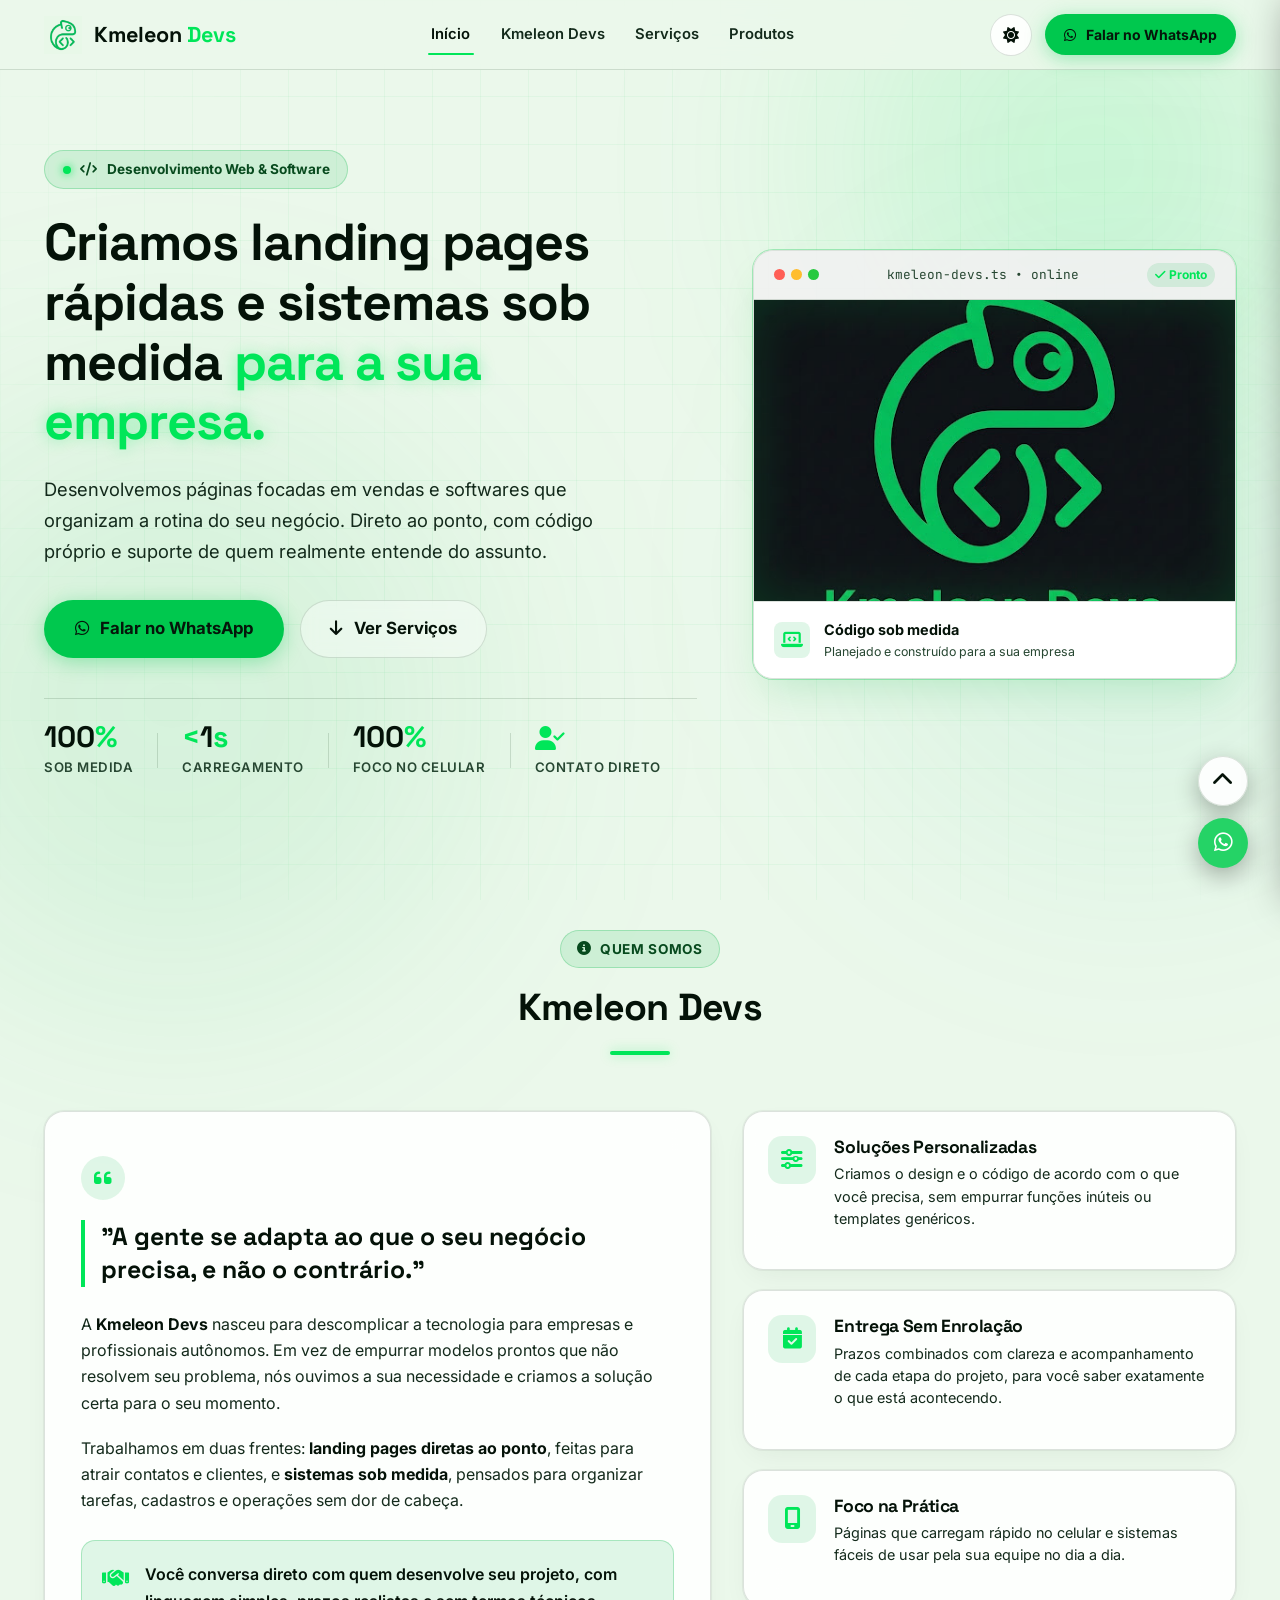
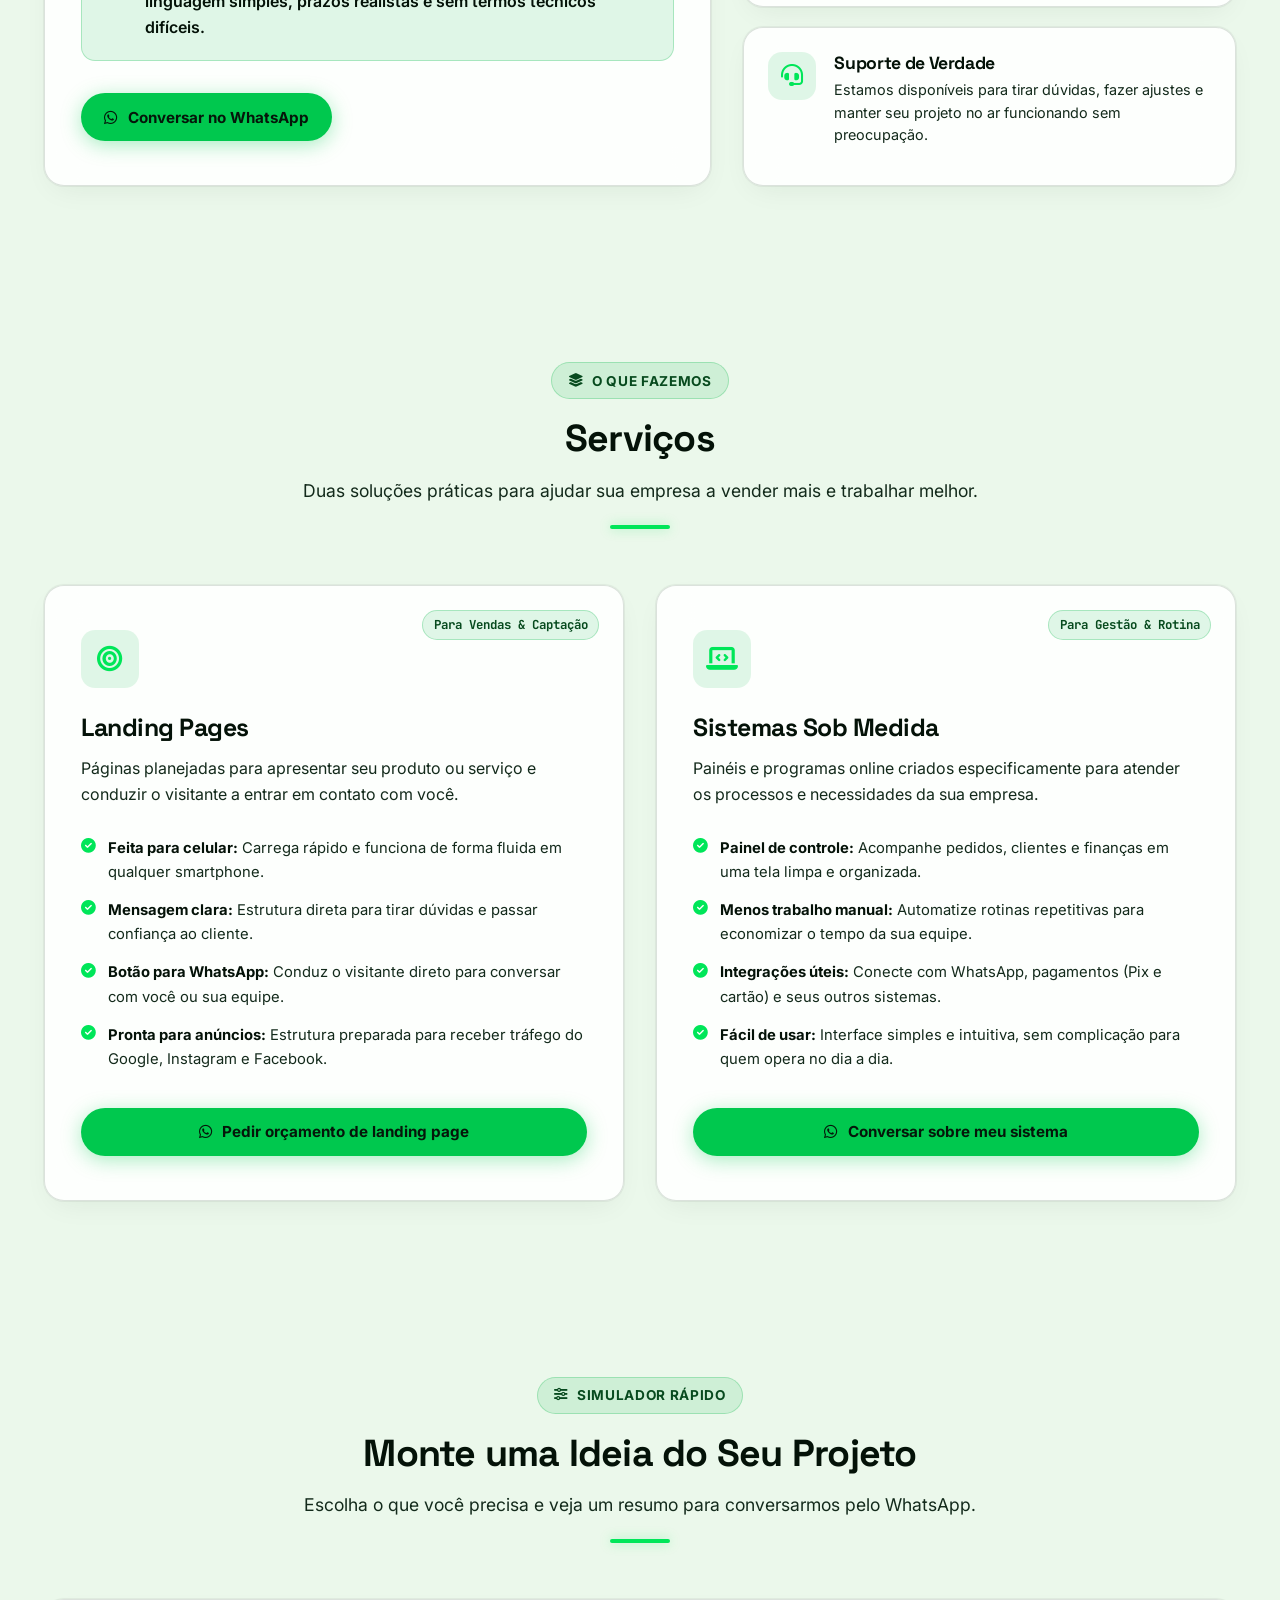
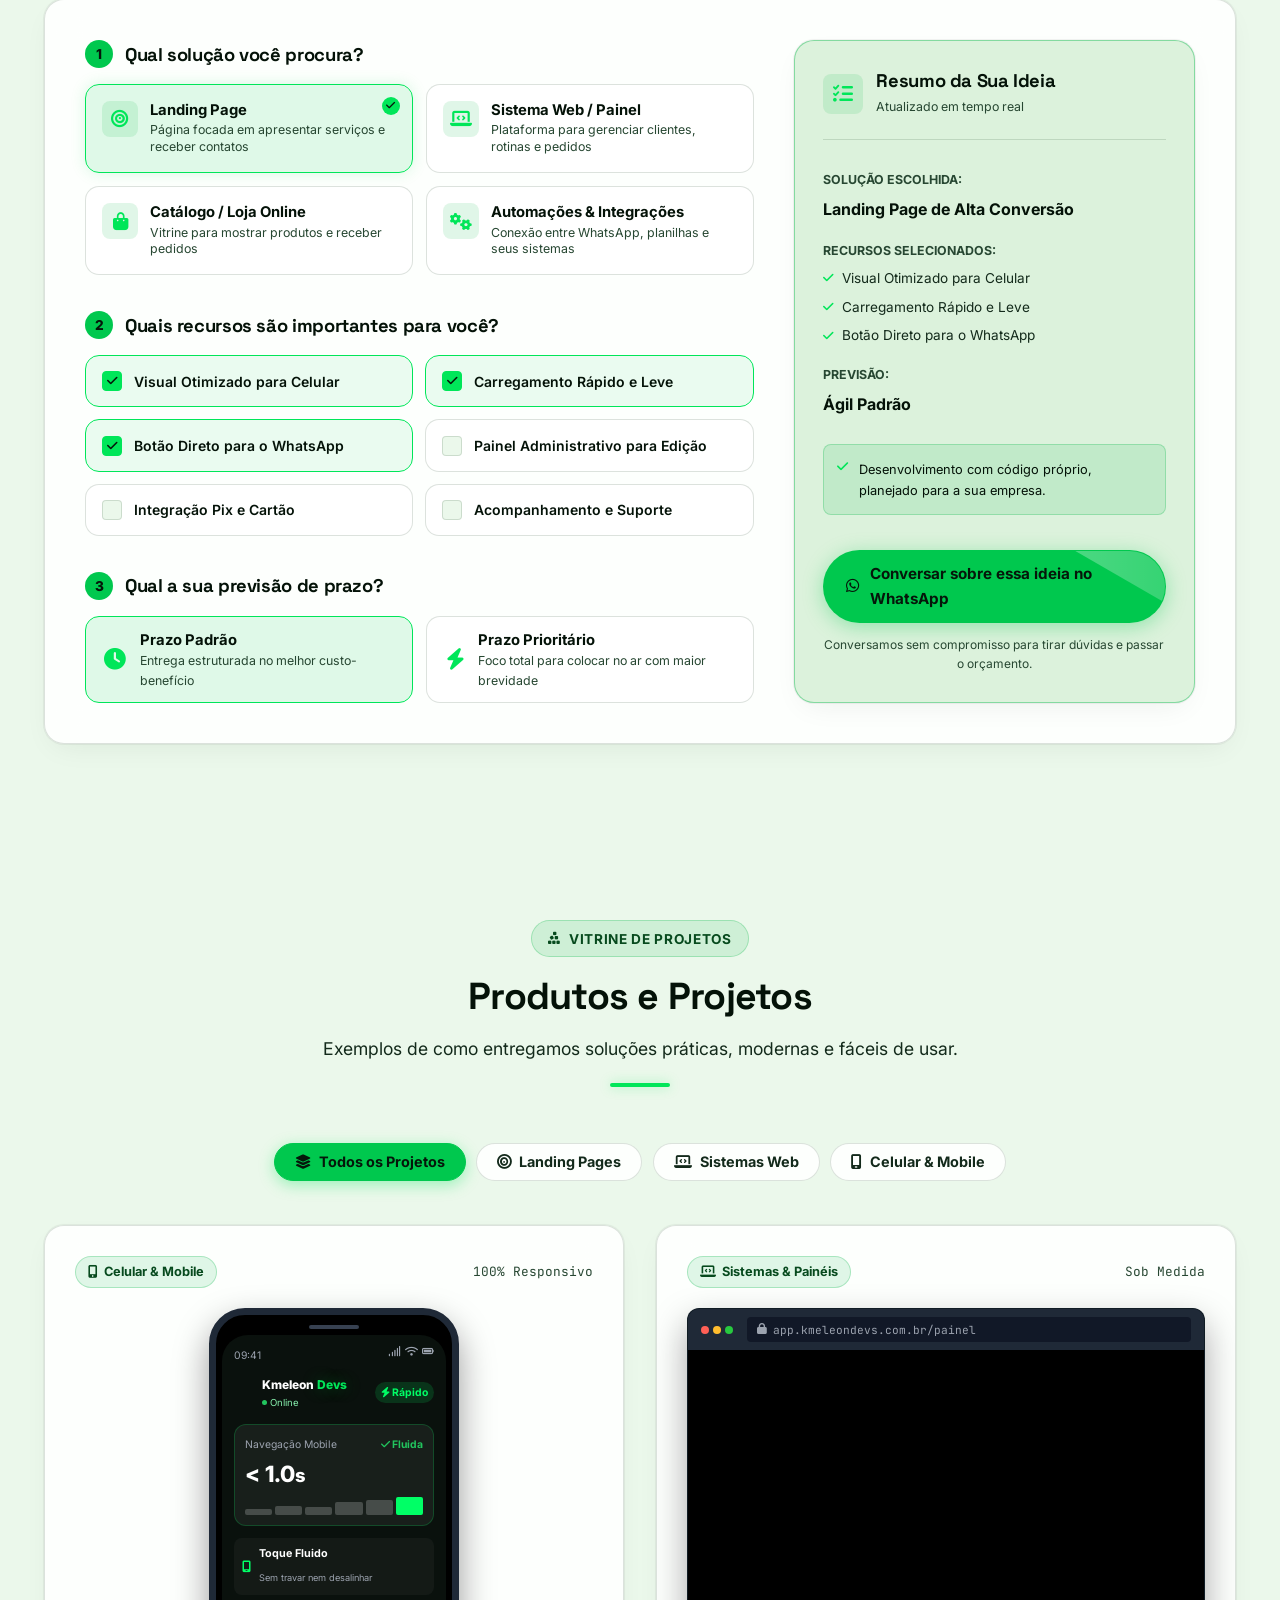
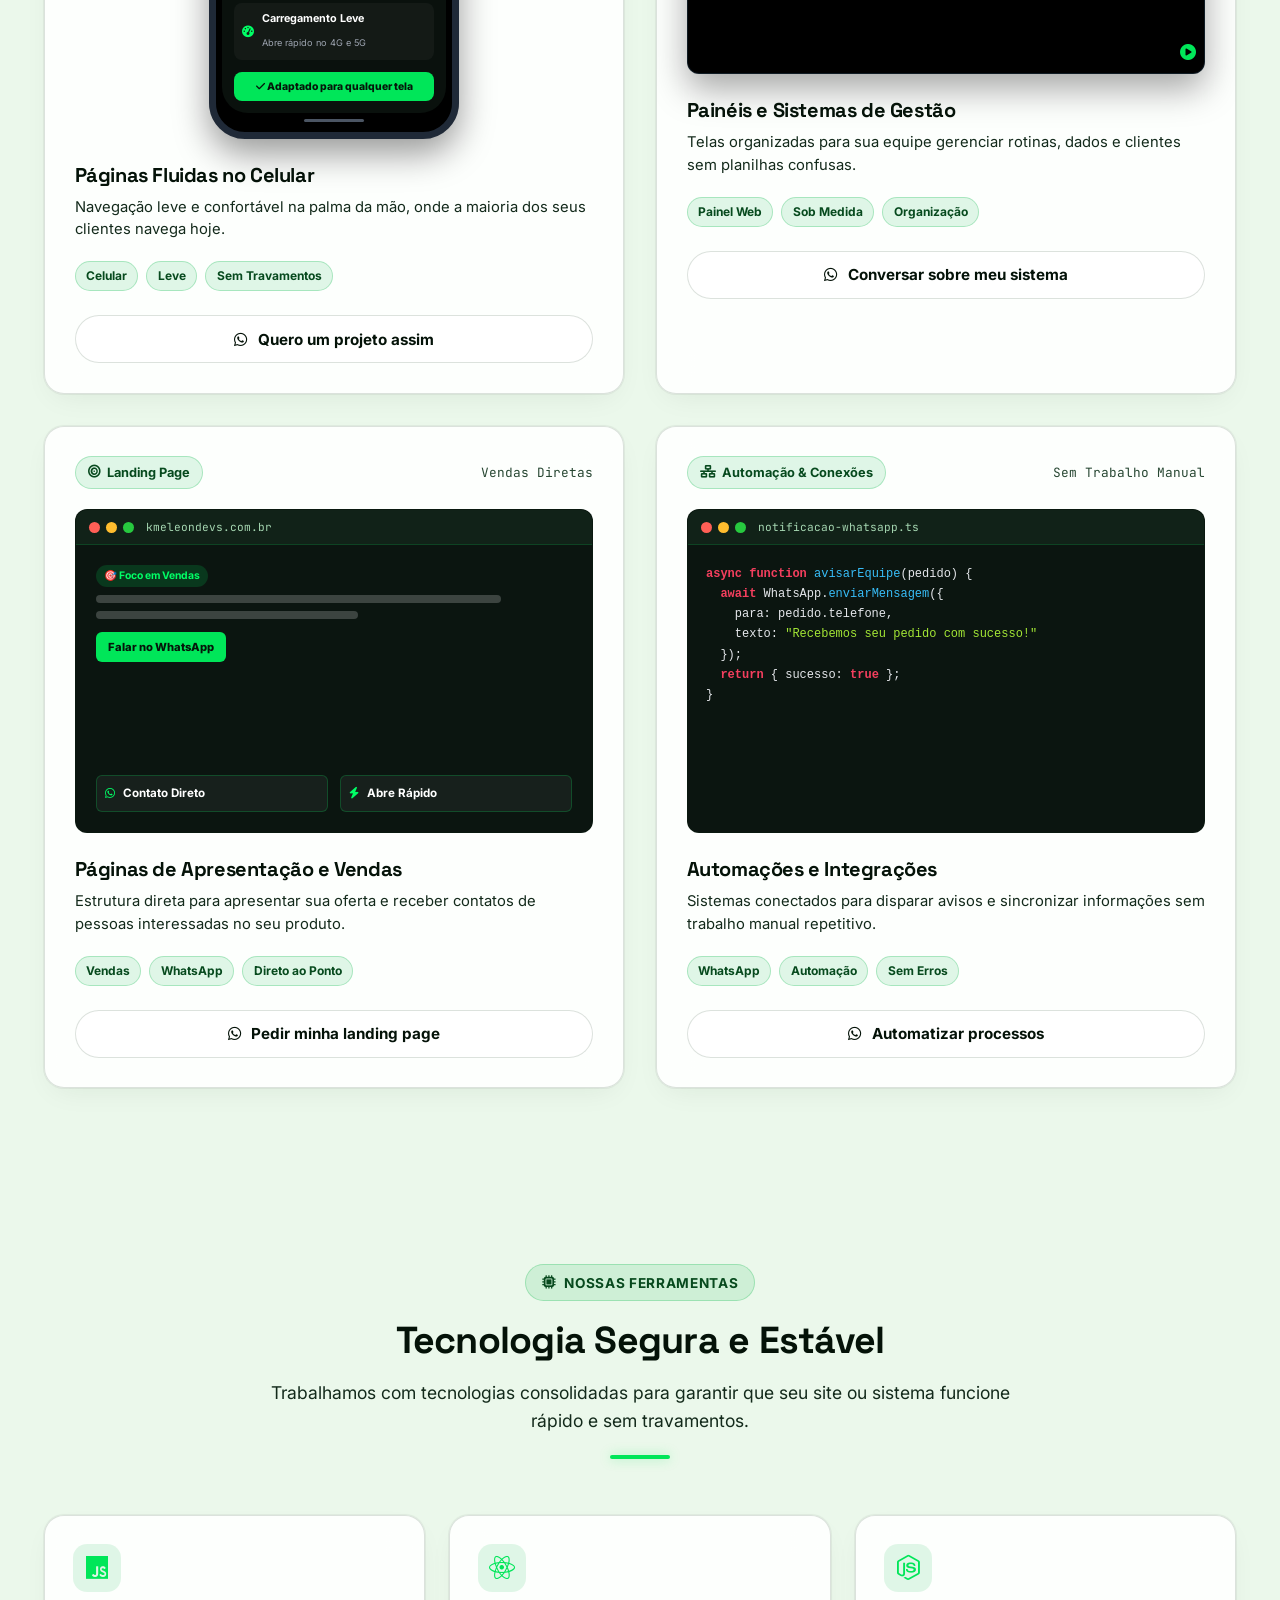
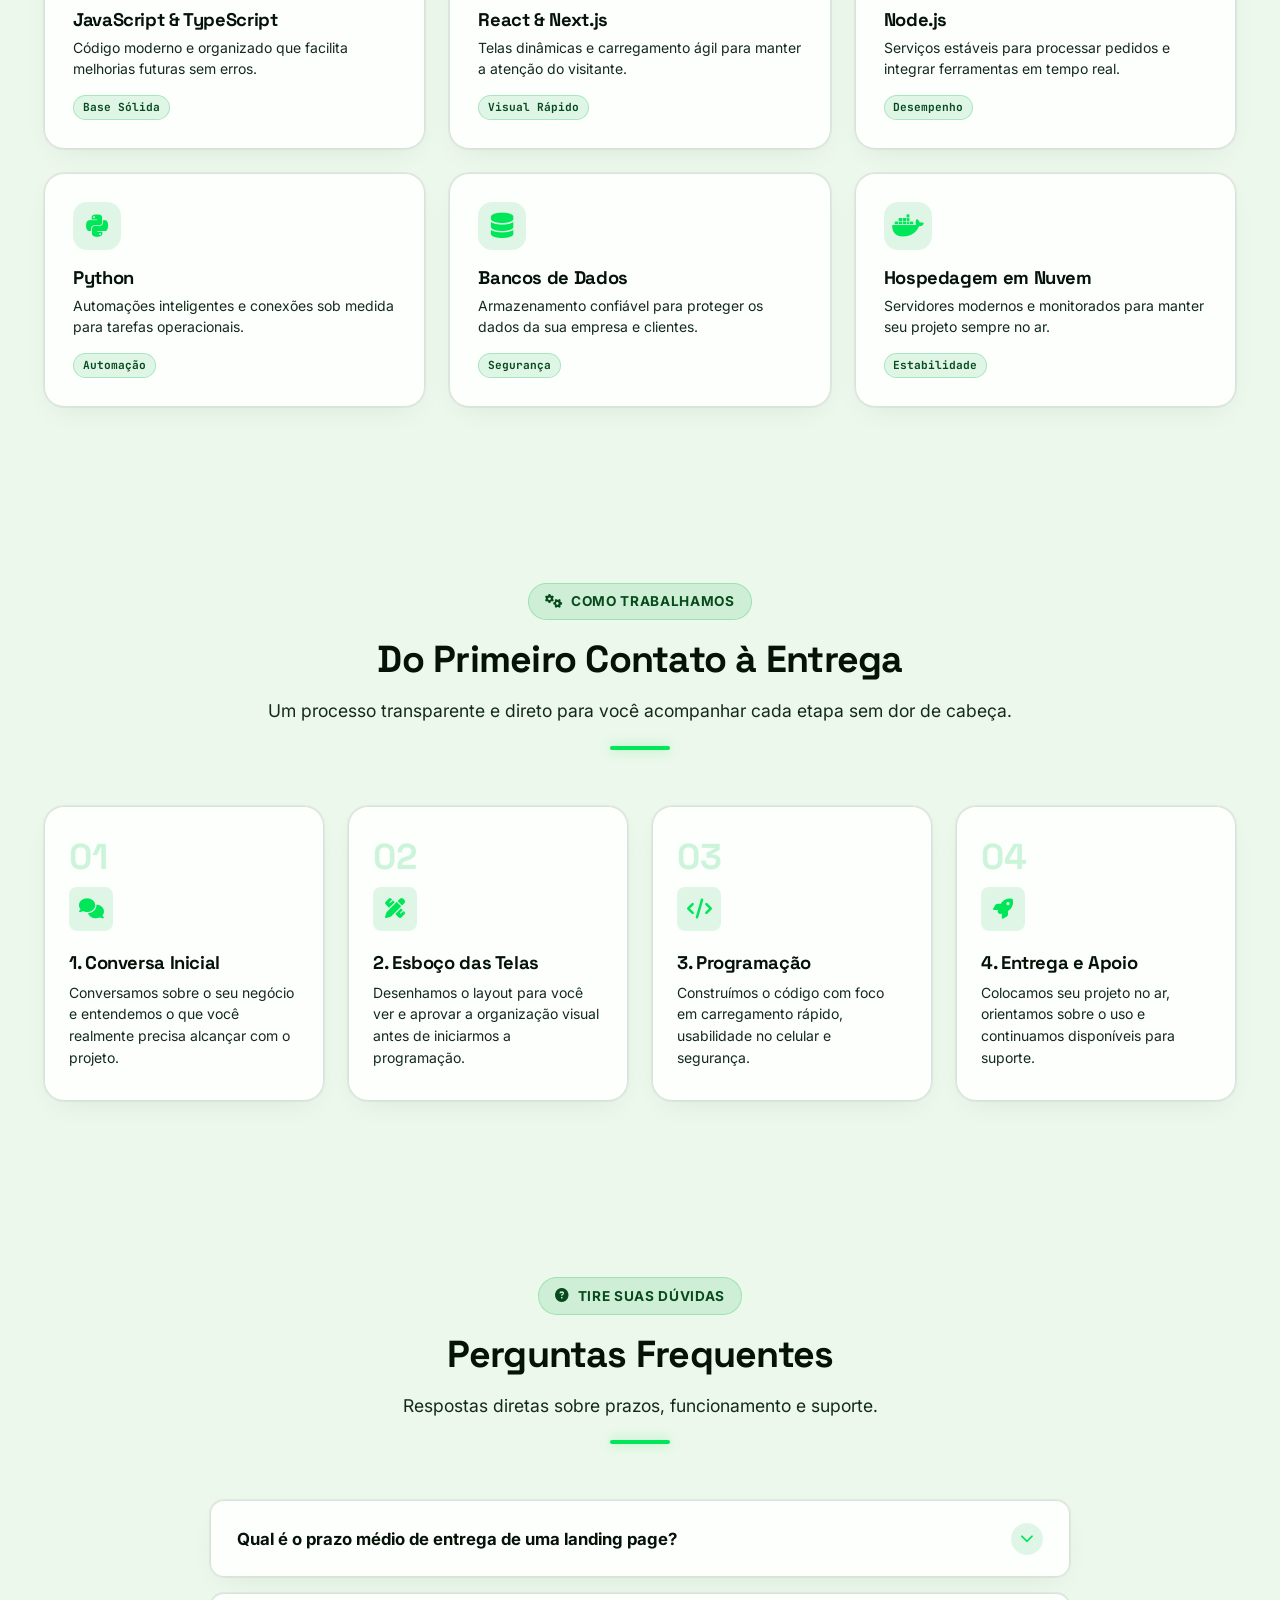
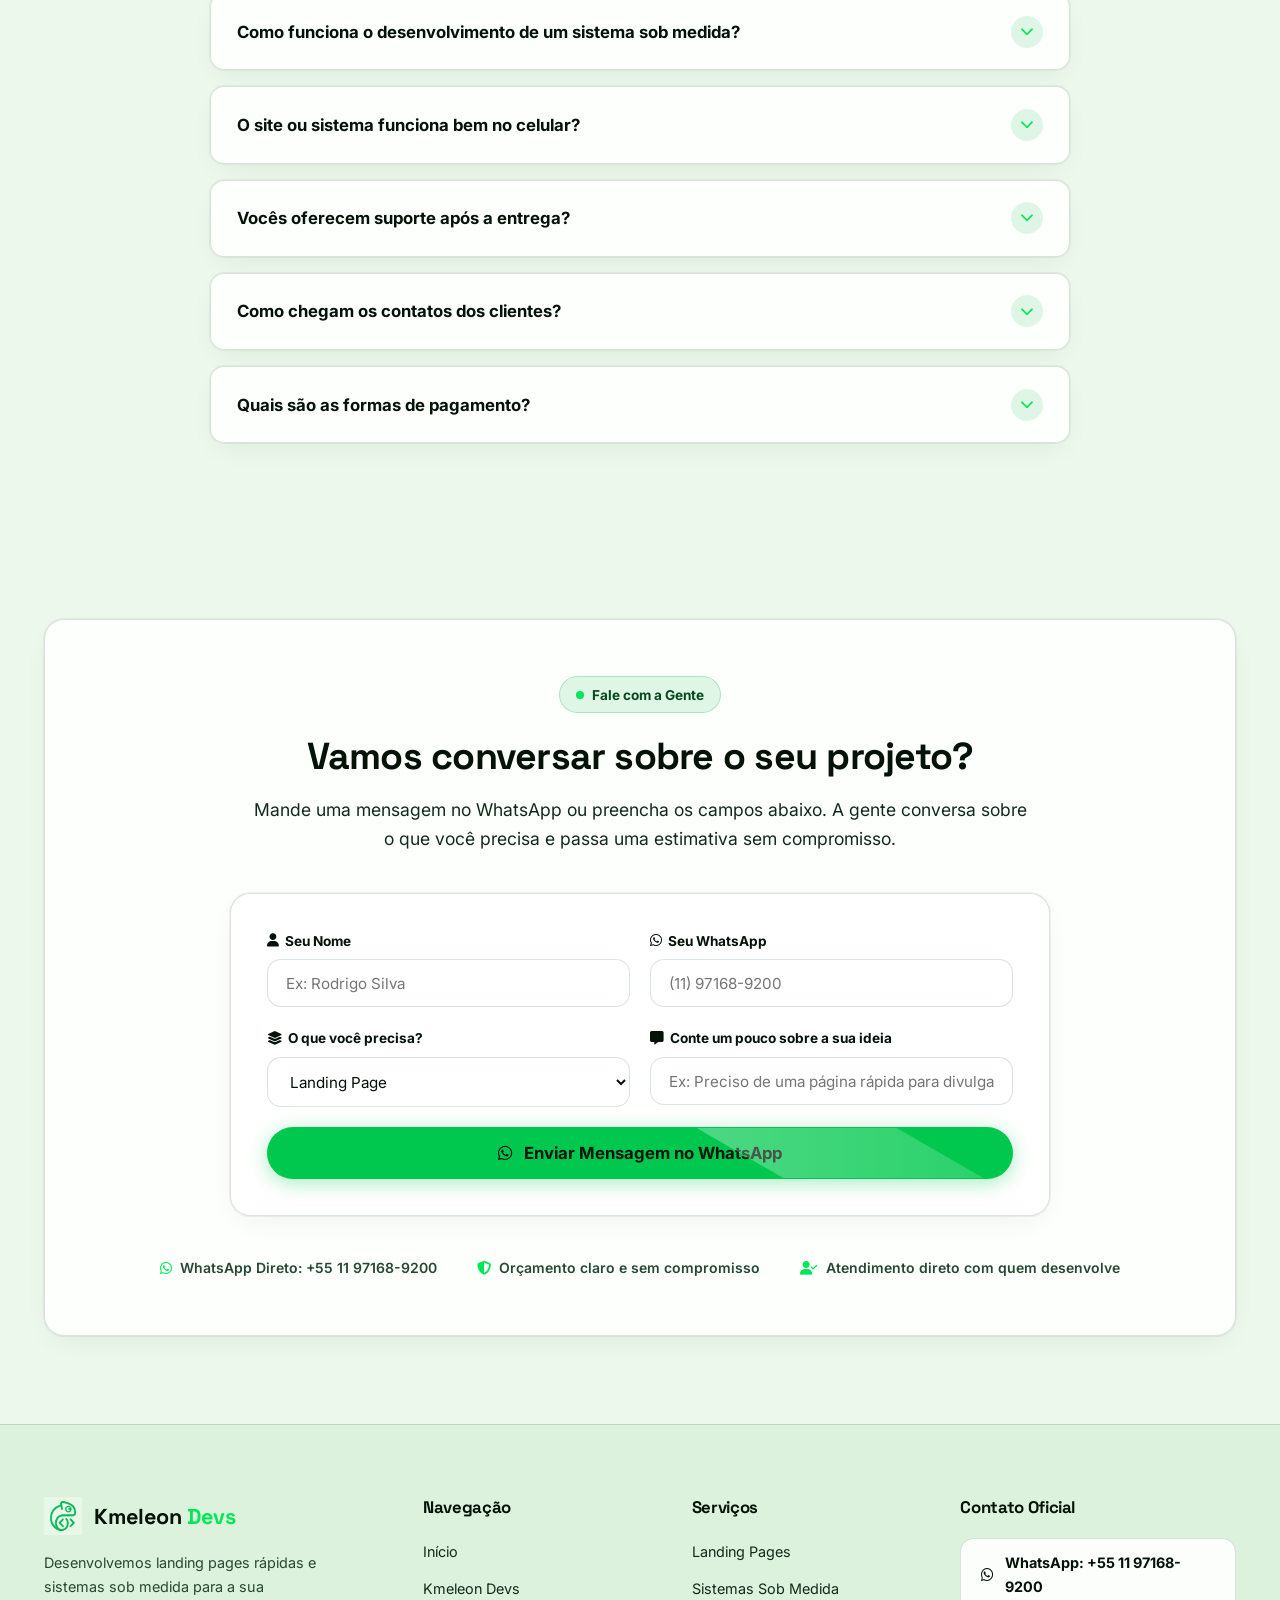
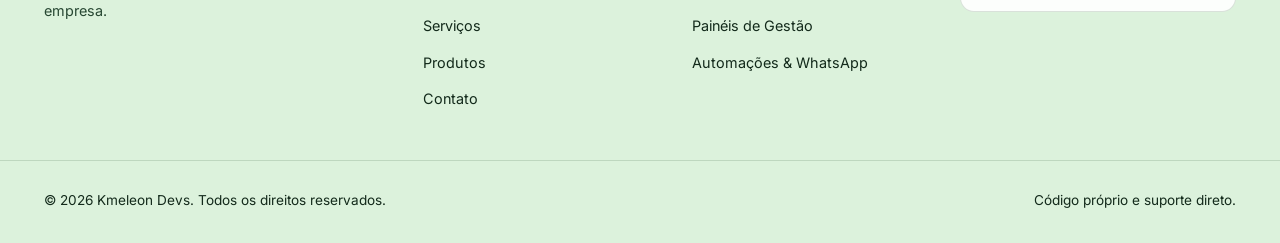
==== index.html @ da382476 "feat(copy): revisao e humanizacao completa dos textos, menu e atualizacao do whatsapp (+55 11 97168-" ====
<!DOCTYPE html>
<html lang="pt-BR" data-theme="light">
<head>
  <meta charset="UTF-8">
  <meta name="viewport" content="width=device-width, initial-scale=1.0">
  
  <!-- SEO Meta Tags -->
  <title>Kmeleon Devs | Landing Pages e Sistemas Sob Medida</title>
  <meta name="description" content="Criamos landing pages rápidas e sistemas sob medida para a sua empresa. Código próprio, foco no seu resultado e suporte de verdade.">
  <meta name="keywords" content="Kmeleon Devs, landing page, desenvolvimento de software, sistemas sob medida, criação de sites, tecnologia">
  <meta name="author" content="Kmeleon Devs">
  <meta name="theme-color" content="#E8F8E8" id="meta-theme-color">

  <!-- Open Graph / Social Media -->
  <meta property="og:type" content="website">
  <meta property="og:title" content="Kmeleon Devs | Landing Pages e Sistemas Sob Medida">
  <meta property="og:description" content="Páginas rápidas para atrair clientes e softwares sob medida para organizar o seu negócio.">
  <meta property="og:image" content="imagens/kmeleon-logo.png">

  <!-- Google Fonts: Space Grotesk, Inter & JetBrains Mono -->
  <link rel="preconnect" href="https://fonts.googleapis.com">
  <link rel="preconnect" href="https://fonts.gstatic.com" crossorigin>
  <link href="https://fonts.googleapis.com/css2?family=Inter:wght@300;400;500;600;700;800&family=Space+Grotesk:wght@500;600;700;800&family=JetBrains+Mono:wght@400;500;700&display=swap" rel="stylesheet">
  
  <!-- Font Awesome Icons 6.5.1 -->
  <link rel="stylesheet" href="https://cdnjs.cloudflare.com/ajax/libs/font-awesome/6.5.1/css/all.min.css">

  <!-- Main Stylesheet -->
  <link rel="stylesheet" href="css/style.css">

  <!-- Favicon -->
  <link rel="icon" type="image/png" href="imagens/kmeleon-favicon.png">
</head>
<body>

  <!-- Ambient Glow & Dynamic Grid Background -->
  <div class="ambient-glow glow-1" aria-hidden="true"></div>
  <div class="ambient-glow glow-2" aria-hidden="true"></div>
  <div class="ambient-glow glow-3" aria-hidden="true"></div>
  <div class="bg-grid-pattern" aria-hidden="true"></div>

  <!-- HEADER & NAVIGATION -->
  <header class="site-header" id="site-header">
    <!-- Reading Progress Bar -->
    <div class="scroll-progress-container" aria-hidden="true">
      <div class="scroll-progress-bar" id="scroll-progress"></div>
    </div>

    <div class="header-container">
      
      <!-- Brand Logo -->
      <a href="#inicio" class="brand-logo" aria-label="Kmeleon Devs Início">
        <div class="logo-wrapper">
          <img src="imagens/kmeleon-icon-light.png" alt="Kmeleon Devs Logo" class="logo-img logo-light">
          <img src="imagens/kmeleon-icon-dark.png" alt="Kmeleon Devs Logo" class="logo-img logo-dark">
        </div>
        <span class="brand-name">Kmeleon<span class="brand-highlight"> Devs</span></span>
      </a>

      <!-- Desktop Nav Links -->
      <nav class="desktop-nav" aria-label="Navegação Principal">
        <ul class="nav-list">
          <li><a href="#inicio" class="nav-link active">Início</a></li>
          <li><a href="#sobre" class="nav-link">Kmeleon Devs</a></li>
          <li><a href="#servicos" class="nav-link">Serviços</a></li>
          <li><a href="#produtos" class="nav-link">Produtos</a></li>
        </ul>
      </nav>

      <!-- Action Buttons -->
      <div class="header-actions">
        <!-- Theme Switcher -->
        <button id="theme-toggle" class="theme-toggle-btn" aria-label="Alternar tema claro/escuro" title="Alternar tema claro/escuro">
          <div class="toggle-icon-wrap">
            <i class="fa-solid fa-sun icon-sun" aria-hidden="true"></i>
            <i class="fa-solid fa-moon icon-moon" aria-hidden="true"></i>
          </div>
          <span class="theme-label-sr sr-only">Alternar modo claro e escuro</span>
        </button>

        <!-- CTA Header -->
        <a href="https://wa.me/5511971689200?text=Ol%C3%A1!%20Gostaria%20de%20conversar%20sobre%20um%20projeto%20com%20a%20Kmeleon%20Devs." target="_blank" rel="noopener noreferrer" class="btn btn-neon btn-sm header-cta">
          <i class="fa-brands fa-whatsapp" aria-hidden="true"></i>
          <span>Falar no WhatsApp</span>
        </a>

        <!-- Hamburger Menu Button -->
        <button id="sidebar-open-btn" class="hamburger-btn" aria-label="Abrir menu de navegação" aria-expanded="false" aria-controls="sidebar-nav">
          <span class="hamburger-line"></span>
          <span class="hamburger-line"></span>
          <span class="hamburger-line"></span>
        </button>
      </div>

    </div>
  </header>

  <!-- SIDEBAR (DRAWER) -->
  <aside id="sidebar-nav" class="sidebar-drawer" aria-hidden="true">
    <div class="sidebar-header">
      <div class="sidebar-logo">
        <img src="imagens/kmeleon-icon-light.png" alt="Kmeleon Devs" class="logo-img logo-light">
        <img src="imagens/kmeleon-icon-dark.png" alt="Kmeleon Devs" class="logo-img logo-dark">
        <span class="brand-name">Kmeleon<span class="brand-highlight"> Devs</span></span>
      </div>
      <button id="sidebar-close-btn" class="sidebar-close-btn" aria-label="Fechar menu">
        <i class="fa-solid fa-xmark" aria-hidden="true"></i>
      </button>
    </div>

    <div class="sidebar-body">
      <nav class="sidebar-nav-links" aria-label="Navegação Lateral">
        <ul>
          <li>
            <a href="#inicio" class="sidebar-link active">
              <i class="fa-solid fa-house" aria-hidden="true"></i>
              <span>Início</span>
            </a>
          </li>
          <li>
            <a href="#sobre" class="sidebar-link">
              <i class="fa-solid fa-circle-info" aria-hidden="true"></i>
              <span>Kmeleon Devs</span>
            </a>
          </li>
          <li>
            <a href="#servicos" class="sidebar-link">
              <i class="fa-solid fa-laptop-code" aria-hidden="true"></i>
              <span>Serviços</span>
            </a>
          </li>
          <li>
            <a href="#produtos" class="sidebar-link">
              <i class="fa-solid fa-cubes-stacked" aria-hidden="true"></i>
              <span>Produtos</span>
            </a>
          </li>
          <li>
            <a href="#contato" class="sidebar-link">
              <i class="fa-solid fa-paper-plane" aria-hidden="true"></i>
              <span>Contato</span>
            </a>
          </li>
        </ul>
      </nav>

      <div class="sidebar-theme-box">
        <span class="sidebar-theme-title">Aparência</span>
        <button id="sidebar-theme-toggle" class="sidebar-theme-btn" type="button">
          <i class="fa-solid fa-circle-half-stroke" aria-hidden="true"></i>
          <span id="sidebar-theme-text">Alternar para Modo Escuro</span>
        </button>
      </div>

      <div class="sidebar-footer">
        <a href="https://wa.me/5511971689200?text=Ol%C3%A1!%20Gostaria%20de%20um%20or%C3%A7amento%20com%20a%20Kmeleon%20Devs." target="_blank" rel="noopener noreferrer" class="btn btn-neon btn-block">
          <i class="fa-brands fa-whatsapp" aria-hidden="true"></i>
          <span>Falar no WhatsApp</span>
        </a>
      </div>
    </div>
  </aside>
  <!-- Backdrop Overlay -->
  <div id="sidebar-overlay" class="sidebar-overlay" aria-hidden="true"></div>

  <!-- MAIN CONTENT -->
  <main id="main-content">

    <!-- 1. HERO SECTION (INÍCIO) -->
    <section id="inicio" class="hero-section">
      <div class="container hero-container">
        
        <div class="hero-content">
          <div class="hero-badge">
            <span class="badge-pulse" aria-hidden="true"></span>
            <i class="fa-solid fa-code" aria-hidden="true"></i>
            <span>Desenvolvimento Web & Software</span>
          </div>

          <h1 class="hero-title">
            Criamos landing pages rápidas e sistemas sob medida <span class="text-highlight">para a sua empresa.</span>
          </h1>

          <p class="hero-description">
            Desenvolvemos páginas focadas em vendas e softwares que organizam a rotina do seu negócio. Direto ao ponto, com código próprio e suporte de quem realmente entende do assunto.
          </p>

          <div class="hero-cta-group">
            <a href="https://wa.me/5511971689200?text=Ol%C3%A1!%20Gostaria%20de%20conversar%20sobre%20um%20projeto%20com%20a%20Kmeleon%20Devs." target="_blank" rel="noopener noreferrer" class="btn btn-neon btn-lg">
              <i class="fa-brands fa-whatsapp" aria-hidden="true"></i>
              <span>Falar no WhatsApp</span>
            </a>
            <a href="#servicos" class="btn btn-outline btn-lg">
              <i class="fa-solid fa-arrow-down" aria-hidden="true"></i>
              <span>Ver Serviços</span>
            </a>
          </div>

          <!-- Hero Metrics / Trust Factors -->
          <div class="hero-stats">
            <div class="stat-item">
              <div class="stat-number-wrap">
                <span class="stat-number count-up" data-target="100">100</span><span class="stat-suffix">%</span>
              </div>
              <span class="stat-label">Sob Medida</span>
            </div>
            <div class="stat-divider" aria-hidden="true"></div>
            <div class="stat-item">
              <div class="stat-number-wrap">
                <span class="stat-prefix">&lt;</span><span class="stat-number count-up" data-target="1" data-decimals="0">1</span><span class="stat-suffix">s</span>
              </div>
              <span class="stat-label">Carregamento</span>
            </div>
            <div class="stat-divider" aria-hidden="true"></div>
            <div class="stat-item">
              <div class="stat-number-wrap">
                <span class="stat-number count-up" data-target="100">100</span><span class="stat-suffix">%</span>
              </div>
              <span class="stat-label">Foco no Celular</span>
            </div>
            <div class="stat-divider" aria-hidden="true"></div>
            <div class="stat-item">
              <div class="stat-number-wrap">
                <span class="stat-label-icon"><i class="fa-solid fa-user-check" style="font-size: 1.5rem; color: var(--neon-green);"></i></span>
              </div>
              <span class="stat-label">Contato Direto</span>
            </div>
          </div>
        </div>

        <!-- Hero Visual: Video (Transition Code -> Chameleon Logo) -->
        <div class="hero-visual">
          <div class="video-frame-wrap hero-video-card">
            <div class="tech-card-header">
              <div class="tech-dots" aria-hidden="true">
                <span class="dot dot-red"></span>
                <span class="dot dot-yellow"></span>
                <span class="dot dot-green"></span>
              </div>
              <span class="tech-filename">kmeleon-devs.ts &bull; online</span>
              <span class="tech-live-tag"><i class="fa-solid fa-check" aria-hidden="true"></i> Pronto</span>
            </div>
            
            <div class="video-container">
              <video 
                id="hero-video"
                class="responsive-video hero-vid" 
                autoplay 
                loop 
                muted 
                playsinline 
                preload="auto"
                poster="imagens/kmeleon-logo.png">
                <source src="videos/Code_transitions_to_chameleon_logo_202608212024.mp4" type="video/mp4">
                Seu navegador não suporta a tag de vídeo.
              </video>
              <div class="video-overlay-glow" aria-hidden="true"></div>
            </div>

            <div class="hero-video-caption">
              <div class="caption-icon">
                <i class="fa-solid fa-laptop-code" aria-hidden="true"></i>
              </div>
              <div class="caption-text">
                <strong>Código sob medida</strong>
                <small>Planejado e construído para a sua empresa</small>
              </div>
            </div>
          </div>
        </div>

      </div>
    </section>

    <!-- 2. KMELEON DEVS (SOBRE) -->
    <section id="sobre" class="section about-section">
      <div class="container">
        
        <div class="section-header">
          <div class="section-tag">
            <i class="fa-solid fa-circle-info" aria-hidden="true"></i>
            <span>Quem somos</span>
          </div>
          <h2 class="section-title">Kmeleon Devs</h2>
          <div class="section-line" aria-hidden="true"></div>
        </div>

        <div class="about-grid">
          
          <!-- Institutional Content Card -->
          <div class="about-card-main glass-panel">
            
            <div class="quote-badge" aria-hidden="true">
              <i class="fa-solid fa-quote-left"></i>
            </div>

            <!-- Exact Lead Quote -->
            <blockquote class="about-highlight-phrase">
              "A gente se adapta ao que o seu negócio precisa, e não o contrário."
            </blockquote>

            <!-- Body Text -->
            <div class="about-paragraphs">
              <p>
                A <strong>Kmeleon Devs</strong> nasceu para descomplicar a tecnologia para empresas e profissionais autônomos. Em vez de empurrar modelos prontos que não resolvem seu problema, nós ouvimos a sua necessidade e criamos a solução certa para o seu momento.
              </p>
              
              <p>
                Trabalhamos em duas frentes: <strong>landing pages diretas ao ponto</strong>, feitas para atrair contatos e clientes, e <strong>sistemas sob medida</strong>, pensados para organizar tarefas, cadastros e operações sem dor de cabeça.
              </p>

              <div class="about-callout">
                <div class="callout-icon">
                  <i class="fa-solid fa-handshake" aria-hidden="true"></i>
                </div>
                <p class="about-conclusion">
                  Você conversa direto com quem desenvolve seu projeto, com linguagem simples, prazos realistas e sem termos técnicos difíceis.
                </p>
              </div>
            </div>

            <div class="about-cta-row">
              <a href="https://wa.me/5511971689200?text=Ol%C3%A1!%20Li%20sobre%20a%20Kmeleon%20Devs%20e%20quero%20conversar%20sobre%20meu%20projeto." target="_blank" rel="noopener noreferrer" class="btn btn-neon">
                <i class="fa-brands fa-whatsapp" aria-hidden="true"></i>
                <span>Conversar no WhatsApp</span>
              </a>
            </div>

          </div>

          <!-- Feature Cards / DNA Chameleon Pillars -->
          <div class="about-pillars">
            
            <div class="pillar-card glass-panel">
              <div class="pillar-icon-box">
                <i class="fa-solid fa-sliders" aria-hidden="true"></i>
              </div>
              <div class="pillar-info">
                <h3>Soluções Personalizadas</h3>
                <p>Criamos o design e o código de acordo com o que você precisa, sem empurrar funções inúteis ou templates genéricos.</p>
              </div>
            </div>

            <div class="pillar-card glass-panel">
              <div class="pillar-icon-box">
                <i class="fa-solid fa-calendar-check" aria-hidden="true"></i>
              </div>
              <div class="pillar-info">
                <h3>Entrega Sem Enrolação</h3>
                <p>Prazos combinados com clareza e acompanhamento de cada etapa do projeto, para você saber exatamente o que está acontecendo.</p>
              </div>
            </div>

            <div class="pillar-card glass-panel">
              <div class="pillar-icon-box">
                <i class="fa-solid fa-mobile-screen" aria-hidden="true"></i>
              </div>
              <div class="pillar-info">
                <h3>Foco na Prática</h3>
                <p>Páginas que carregam rápido no celular e sistemas fáceis de usar pela sua equipe no dia a dia.</p>
              </div>
            </div>

            <div class="pillar-card glass-panel">
              <div class="pillar-icon-box">
                <i class="fa-solid fa-headset" aria-hidden="true"></i>
              </div>
              <div class="pillar-info">
                <h3>Suporte de Verdade</h3>
                <p>Estamos disponíveis para tirar dúvidas, fazer ajustes e manter seu projeto no ar funcionando sem preocupação.</p>
              </div>
            </div>

          </div>

        </div>

      </div>
    </section>

    <!-- 3. SERVIÇOS -->
    <section id="servicos" class="section services-section">
      <div class="container">
        
        <div class="section-header">
          <div class="section-tag">
            <i class="fa-solid fa-layer-group" aria-hidden="true"></i>
            <span>O que fazemos</span>
          </div>
          <h2 class="section-title">Serviços</h2>
          <p class="section-subtitle">
            Duas soluções práticas para ajudar sua empresa a vender mais e trabalhar melhor.
          </p>
          <div class="section-line" aria-hidden="true"></div>
        </div>

        <div class="services-grid">
          
          <!-- Frente 1: Landing Pages -->
          <div class="service-card glass-panel featured-service">
            <div class="service-badge">Para Vendas & Captação</div>
            
            <div class="service-icon-wrap">
              <i class="fa-solid fa-bullseye" aria-hidden="true"></i>
            </div>

            <h3 class="service-title">Landing Pages</h3>
            <p class="service-desc">
              Páginas planejadas para apresentar seu produto ou serviço e conduzir o visitante a entrar em contato com você.
            </p>

            <div class="service-features-list">
              <div class="feature-bullet">
                <i class="fa-solid fa-circle-check" aria-hidden="true"></i>
                <span><strong>Feita para celular:</strong> Carrega rápido e funciona de forma fluida em qualquer smartphone.</span>
              </div>
              <div class="feature-bullet">
                <i class="fa-solid fa-circle-check" aria-hidden="true"></i>
                <span><strong>Mensagem clara:</strong> Estrutura direta para tirar dúvidas e passar confiança ao cliente.</span>
              </div>
              <div class="feature-bullet">
                <i class="fa-solid fa-circle-check" aria-hidden="true"></i>
                <span><strong>Botão para WhatsApp:</strong> Conduz o visitante direto para conversar com você ou sua equipe.</span>
              </div>
              <div class="feature-bullet">
                <i class="fa-solid fa-circle-check" aria-hidden="true"></i>
                <span><strong>Pronta para anúncios:</strong> Estrutura preparada para receber tráfego do Google, Instagram e Facebook.</span>
              </div>
            </div>

            <div class="service-footer">
              <a href="https://wa.me/5511971689200?text=Ol%C3%A1!%20Quero%20um%20or%C3%A7amento%20para%20uma%20Landing%20Page%20com%20a%20Kmeleon%20Devs." target="_blank" rel="noopener noreferrer" class="btn btn-neon btn-block">
                <i class="fa-brands fa-whatsapp" aria-hidden="true"></i>
                <span>Pedir orçamento de landing page</span>
              </a>
            </div>
          </div>

          <!-- Frente 2: Sistemas & Softwares Sob Medida -->
          <div class="service-card glass-panel featured-service">
            <div class="service-badge">Para Gestão & Rotina</div>
            
            <div class="service-icon-wrap">
              <i class="fa-solid fa-laptop-code" aria-hidden="true"></i>
            </div>

            <h3 class="service-title">Sistemas Sob Medida</h3>
            <p class="service-desc">
              Painéis e programas online criados especificamente para atender os processos e necessidades da sua empresa.
            </p>

            <div class="service-features-list">
              <div class="feature-bullet">
                <i class="fa-solid fa-circle-check" aria-hidden="true"></i>
                <span><strong>Painel de controle:</strong> Acompanhe pedidos, clientes e finanças em uma tela limpa e organizada.</span>
              </div>
              <div class="feature-bullet">
                <i class="fa-solid fa-circle-check" aria-hidden="true"></i>
                <span><strong>Menos trabalho manual:</strong> Automatize rotinas repetitivas para economizar o tempo da sua equipe.</span>
              </div>
              <div class="feature-bullet">
                <i class="fa-solid fa-circle-check" aria-hidden="true"></i>
                <span><strong>Integrações úteis:</strong> Conecte com WhatsApp, pagamentos (Pix e cartão) e seus outros sistemas.</span>
              </div>
              <div class="feature-bullet">
                <i class="fa-solid fa-circle-check" aria-hidden="true"></i>
                <span><strong>Fácil de usar:</strong> Interface simples e intuitiva, sem complicação para quem opera no dia a dia.</span>
              </div>
            </div>

            <div class="service-footer">
              <a href="https://wa.me/5511971689200?text=Ol%C3%A1!%20Gostaria%20de%20um%20or%C3%A7amento%20para%20desenvolvimento%20de%20sistema%20sob%20medida%20com%20a%20Kmeleon%20Devs." target="_blank" rel="noopener noreferrer" class="btn btn-neon btn-block">
                <i class="fa-brands fa-whatsapp" aria-hidden="true"></i>
                <span>Conversar sobre meu sistema</span>
              </a>
            </div>
          </div>

        </div>

      </div>
    </section>

    <!-- 4. SIMULADOR INTERATIVO DE PROJETO & ORÇAMENTO -->
    <section id="simulador" class="section simulator-section">
      <div class="container">
        
        <div class="section-header">
          <div class="section-tag">
            <i class="fa-solid fa-sliders" aria-hidden="true"></i>
            <span>Simulador Rápido</span>
          </div>
          <h2 class="section-title">Monte uma Ideia do Seu Projeto</h2>
          <p class="section-subtitle">
            Escolha o que você precisa e veja um resumo para conversarmos pelo WhatsApp.
          </p>
          <div class="section-line" aria-hidden="true"></div>
        </div>

        <div class="simulator-wrapper glass-panel">
          
          <div class="simulator-controls">
            
            <!-- Passo 1: Tipo de Solução -->
            <div class="simulator-step">
              <div class="step-title-wrap">
                <span class="step-badge">1</span>
                <h3 class="step-heading">Qual solução você procura?</h3>
              </div>
              <div class="sim-options-grid" role="radiogroup" aria-label="Tipo de Solução">
                <button type="button" class="sim-option-card active" data-type="type" data-value="Landing Page" role="radio" aria-checked="true">
                  <div class="opt-icon"><i class="fa-solid fa-bullseye" aria-hidden="true"></i></div>
                  <div class="opt-content">
                    <span class="opt-name">Landing Page</span>
                    <span class="opt-desc">Página focada em apresentar serviços e receber contatos</span>
                  </div>
                  <div class="opt-check"><i class="fa-solid fa-check" aria-hidden="true"></i></div>
                </button>

                <button type="button" class="sim-option-card" data-type="type" data-value="Sistema Web / Painel" role="radio" aria-checked="false">
                  <div class="opt-icon"><i class="fa-solid fa-laptop-code" aria-hidden="true"></i></div>
                  <div class="opt-content">
                    <span class="opt-name">Sistema Web / Painel</span>
                    <span class="opt-desc">Plataforma para gerenciar clientes, rotinas e pedidos</span>
                  </div>
                  <div class="opt-check"><i class="fa-solid fa-check" aria-hidden="true"></i></div>
                </button>

                <button type="button" class="sim-option-card" data-type="type" data-value="Catálogo / Loja Online" role="radio" aria-checked="false">
                  <div class="opt-icon"><i class="fa-solid fa-bag-shopping" aria-hidden="true"></i></div>
                  <div class="opt-content">
                    <span class="opt-name">Catálogo / Loja Online</span>
                    <span class="opt-desc">Vitrine para mostrar produtos e receber pedidos</span>
                  </div>
                  <div class="opt-check"><i class="fa-solid fa-check" aria-hidden="true"></i></div>
                </button>

                <button type="button" class="sim-option-card" data-type="type" data-value="Automações & Integrações" role="radio" aria-checked="false">
                  <div class="opt-icon"><i class="fa-solid fa-gears" aria-hidden="true"></i></div>
                  <div class="opt-content">
                    <span class="opt-name">Automações & Integrações</span>
                    <span class="opt-desc">Conexão entre WhatsApp, planilhas e seus sistemas</span>
                  </div>
                  <div class="opt-check"><i class="fa-solid fa-check" aria-hidden="true"></i></div>
                </button>
              </div>
            </div>

            <!-- Passo 2: Funcionalidades Desejadas -->
            <div class="simulator-step">
              <div class="step-title-wrap">
                <span class="step-badge">2</span>
                <h3 class="step-heading">Quais recursos são importantes para você?</h3>
              </div>
              <div class="sim-features-grid" role="group" aria-label="Recursos adicionais">
                <label class="sim-checkbox-card active">
                  <input type="checkbox" name="sim-feature" value="Visual Otimizado para Celular" checked>
                  <span class="check-box"><i class="fa-solid fa-check" aria-hidden="true"></i></span>
                  <span class="check-label">Visual Otimizado para Celular</span>
                </label>

                <label class="sim-checkbox-card active">
                  <input type="checkbox" name="sim-feature" value="Carregamento Rápido e Leve" checked>
                  <span class="check-box"><i class="fa-solid fa-check" aria-hidden="true"></i></span>
                  <span class="check-label">Carregamento Rápido e Leve</span>
                </label>

                <label class="sim-checkbox-card active">
                  <input type="checkbox" name="sim-feature" value="Botão Direto para o WhatsApp" checked>
                  <span class="check-box"><i class="fa-solid fa-check" aria-hidden="true"></i></span>
                  <span class="check-label">Botão Direto para o WhatsApp</span>
                </label>

                <label class="sim-checkbox-card">
                  <input type="checkbox" name="sim-feature" value="Painel Administrativo para Edição">
                  <span class="check-box"><i class="fa-solid fa-check" aria-hidden="true"></i></span>
                  <span class="check-label">Painel Administrativo para Edição</span>
                </label>

                <label class="sim-checkbox-card">
                  <input type="checkbox" name="sim-feature" value="Integração de Pagamento Pix / Cartão">
                  <span class="check-box"><i class="fa-solid fa-check" aria-hidden="true"></i></span>
                  <span class="check-label">Integração Pix e Cartão</span>
                </label>

                <label class="sim-checkbox-card">
                  <input type="checkbox" name="sim-feature" value="Suporte e Manutenção Mensal">
                  <span class="check-box"><i class="fa-solid fa-check" aria-hidden="true"></i></span>
                  <span class="check-label">Acompanhamento e Suporte</span>
                </label>
              </div>
            </div>

            <!-- Passo 3: Prazo / Urgência -->
            <div class="simulator-step">
              <div class="step-title-wrap">
                <span class="step-badge">3</span>
                <h3 class="step-heading">Qual a sua previsão de prazo?</h3>
              </div>
              <div class="sim-urgency-grid" role="radiogroup" aria-label="Expectativa de prazo">
                <button type="button" class="sim-urgency-card active" data-type="urgency" data-value="Prazo Padrão (Melhor custo-benefício)" role="radio" aria-checked="true">
                  <i class="fa-solid fa-clock" aria-hidden="true"></i>
                  <div>
                    <strong>Prazo Padrão</strong>
                    <small>Entrega estruturada no melhor custo-benefício</small>
                  </div>
                </button>

                <button type="button" class="sim-urgency-card" data-type="urgency" data-value="Prazo Prioritário (Mais rápido)" role="radio" aria-checked="false">
                  <i class="fa-solid fa-bolt" aria-hidden="true"></i>
                  <div>
                    <strong>Prazo Prioritário</strong>
                    <small>Foco total para colocar no ar com maior brevidade</small>
                  </div>
                </button>
              </div>
            </div>

          </div>

          <!-- Live Summary Card -->
          <div class="simulator-summary glass-panel">
            <div class="summary-header">
              <div class="summary-icon"><i class="fa-solid fa-list-check" aria-hidden="true"></i></div>
              <div>
                <h4 class="summary-title">Resumo da Sua Ideia</h4>
                <span class="summary-subtitle">Atualizado em tempo real</span>
              </div>
            </div>

            <div class="summary-body">
              <div class="summary-item">
                <span class="sum-label">Solução Escolhida:</span>
                <span class="sum-value" id="sum-type-val">Landing Page</span>
              </div>

              <div class="summary-item">
                <span class="sum-label">Recursos Selecionados:</span>
                <ul class="sum-features-list" id="sum-features-list">
                  <li><i class="fa-solid fa-check" aria-hidden="true"></i> Visual Otimizado para Celular</li>
                  <li><i class="fa-solid fa-check" aria-hidden="true"></i> Carregamento Rápido e Leve</li>
                  <li><i class="fa-solid fa-check" aria-hidden="true"></i> Botão Direto para o WhatsApp</li>
                </ul>
              </div>

              <div class="summary-item">
                <span class="sum-label">Previsão:</span>
                <span class="sum-value" id="sum-urgency-val">Prazo Padrão</span>
              </div>

              <div class="summary-callout">
                <i class="fa-solid fa-check" aria-hidden="true"></i>
                <span>Desenvolvimento com código próprio, planejado para a sua empresa.</span>
              </div>
            </div>

            <div class="summary-footer">
              <a href="#" id="sim-whatsapp-cta" target="_blank" rel="noopener noreferrer" class="btn btn-neon btn-block pulse-btn">
                <i class="fa-brands fa-whatsapp" aria-hidden="true"></i>
                <span>Conversar sobre essa ideia no WhatsApp</span>
              </a>
              <small class="summary-note">Conversamos sem compromisso para tirar dúvidas e passar o orçamento.</small>
            </div>

          </div>

        </div>

      </div>
    </section>

    <!-- 5. PRODUTOS / VITRINE (COM ABAS DE FILTRO INTERATIVAS) -->
    <section id="produtos" class="section showcase-section">
      <div class="container">
        
        <div class="section-header">
          <div class="section-tag">
            <i class="fa-solid fa-cubes-stacked" aria-hidden="true"></i>
            <span>Vitrine de Projetos</span>
          </div>
          <h2 class="section-title">Produtos e Projetos</h2>
          <p class="section-subtitle">
            Exemplos de como entregamos soluções práticas, modernas e fáceis de usar.
          </p>
          <div class="section-line" aria-hidden="true"></div>
        </div>

        <!-- Filter Tabs -->
        <div class="showcase-filter-tabs" role="tablist" aria-label="Filtrar vitrine por categoria">
          <button type="button" class="filter-tab-btn active" data-filter="all" role="tab" aria-selected="true">
            <i class="fa-solid fa-layer-group" aria-hidden="true"></i> Todos os Projetos
          </button>
          <button type="button" class="filter-tab-btn" data-filter="landing" role="tab" aria-selected="false">
            <i class="fa-solid fa-bullseye" aria-hidden="true"></i> Landing Pages
          </button>
          <button type="button" class="filter-tab-btn" data-filter="systems" role="tab" aria-selected="false">
            <i class="fa-solid fa-laptop-code" aria-hidden="true"></i> Sistemas Web
          </button>
          <button type="button" class="filter-tab-btn" data-filter="mobile" role="tab" aria-selected="false">
            <i class="fa-solid fa-mobile-screen" aria-hidden="true"></i> Celular & Mobile
          </button>
        </div>

        <div class="showcase-grid">
          
          <!-- Card Vitrine 1: Mockup Celular (Mobile) -->
          <div class="showcase-card glass-panel" data-category="mobile">
            <div class="showcase-card-top">
              <div class="showcase-badge-pill">
                <i class="fa-solid fa-mobile-screen-button" aria-hidden="true"></i> Celular & Mobile
              </div>
              <span class="showcase-tech">100% Responsivo</span>
            </div>

            <!-- Phone Mockup Container -->
            <div class="phone-mockup-frame">
              <div class="phone-speaker" aria-hidden="true"></div>
              <div class="phone-screen">
                <div class="phone-app-preview">
                  <div class="phone-status-bar">
                    <span class="phone-time">09:41</span>
                    <div class="phone-status-icons" aria-hidden="true">
                      <i class="fa-solid fa-signal"></i>
                      <i class="fa-solid fa-wifi"></i>
                      <i class="fa-solid fa-battery-full"></i>
                    </div>
                  </div>
                  
                  <div class="phone-app-header">
                    <div class="phone-app-brand">
                      <img src="imagens/kmeleon-icon-transparent.png" alt="Kmeleon Devs" class="phone-app-logo">
                      <div>
                        <span class="phone-app-name">Kmeleon<span class="text-highlight"> Devs</span></span>
                        <span class="phone-app-status"><span class="dot-online" aria-hidden="true"></span> Online</span>
                      </div>
                    </div>
                    <span class="phone-app-badge"><i class="fa-solid fa-bolt" aria-hidden="true"></i> Rápido</span>
                  </div>

                  <div class="phone-app-card phone-hero-stat">
                    <div class="phone-stat-top">
                      <span class="stat-tag">Navegação Mobile</span>
                      <span class="stat-growth"><i class="fa-solid fa-check" aria-hidden="true"></i> Fluida</span>
                    </div>
                    <div class="stat-main-number">&lt; 1.0<small>s</small></div>
                    <div class="phone-mini-bars" aria-hidden="true">
                      <span class="bar bar-1"></span>
                      <span class="bar bar-2"></span>
                      <span class="bar bar-3"></span>
                      <span class="bar bar-4"></span>
                      <span class="bar bar-5"></span>
                      <span class="bar bar-6 active"></span>
                    </div>
                  </div>

                  <div class="phone-app-features">
                    <div class="phone-feat-item">
                      <div class="feat-icon"><i class="fa-solid fa-mobile-screen" aria-hidden="true"></i></div>
                      <div class="feat-text">
                        <strong>Toque Fluido</strong>
                        <small>Sem travar nem desalinhar</small>
                      </div>
                    </div>
                    <div class="phone-feat-item">
                      <div class="feat-icon"><i class="fa-solid fa-gauge-high" aria-hidden="true"></i></div>
                      <div class="feat-text">
                        <strong>Carregamento Leve</strong>
                        <small>Abre rápido no 4G e 5G</small>
                      </div>
                    </div>
                  </div>

                  <div class="phone-app-bottom-action">
                    <span class="action-btn"><i class="fa-solid fa-check" aria-hidden="true"></i> Adaptado para qualquer tela</span>
                  </div>
                </div>
              </div>
              <div class="phone-home-indicator" aria-hidden="true"></div>
            </div>

            <div class="showcase-card-body">
              <h3 class="showcase-item-title">Páginas Fluidas no Celular</h3>
              <p class="showcase-item-desc">
                Navegação leve e confortável na palma da mão, onde a maioria dos seus clientes navega hoje.
              </p>
              
              <div class="showcase-tags">
                <span class="tag">Celular</span>
                <span class="tag">Leve</span>
                <span class="tag">Sem Travamentos</span>
              </div>

              <a href="https://wa.me/5511971689200?text=Ol%C3%A1!%20Gostei%20do%20design%20mobile%20na%20vitrine%20da%20Kmeleon%20Devs%20e%20quero%20um%20projeto%20assim." target="_blank" rel="noopener noreferrer" class="btn btn-outline btn-block showcase-cta">
                <i class="fa-brands fa-whatsapp" aria-hidden="true"></i>
                <span>Quero um projeto assim</span>
              </a>
            </div>
          </div>

          <!-- Card Vitrine 2: Laptop Mockup (Sistemas) -->
          <div class="showcase-card glass-panel" data-category="systems">
            <div class="showcase-card-top">
              <div class="showcase-badge-pill">
                <i class="fa-solid fa-laptop-code" aria-hidden="true"></i> Sistemas & Painéis
              </div>
              <span class="showcase-tech">Sob Medida</span>
            </div>

            <!-- Laptop/App Mockup Container -->
            <div class="laptop-mockup-frame">
              <div class="laptop-browser-bar">
                <div class="browser-dots" aria-hidden="true">
                  <span class="dot dot-red"></span>
                  <span class="dot dot-yellow"></span>
                  <span class="dot dot-green"></span>
                </div>
                <div class="browser-address">
                  <i class="fa-solid fa-lock" aria-hidden="true"></i>
                  <span>app.kmeleondevs.com.br/painel</span>
                </div>
              </div>
              <div class="laptop-screen">
                <video 
                  id="showcase-video-2"
                  class="mockup-video" 
                  autoplay 
                  loop 
                  muted 
                  playsinline 
                  preload="metadata">
                  <source src="videos/vitrine/WhatsApp Video 2026-08-21 at 20.35.32.mp4" type="video/mp4">
                  Seu navegador não suporta a tag de vídeo.
                </video>
                <div class="video-play-status" title="Em execução automática" aria-hidden="true">
                  <i class="fa-solid fa-circle-play"></i>
                </div>
              </div>
            </div>

            <div class="showcase-card-body">
              <h3 class="showcase-item-title">Painéis e Sistemas de Gestão</h3>
              <p class="showcase-item-desc">
                Telas organizadas para sua equipe gerenciar rotinas, dados e clientes sem planilhas confusas.
              </p>
              
              <div class="showcase-tags">
                <span class="tag">Painel Web</span>
                <span class="tag">Sob Medida</span>
                <span class="tag">Organização</span>
              </div>

              <a href="https://wa.me/5511971689200?text=Ol%C3%A1!%20Vi%20a%20vitrine%20de%20sistemas%20da%20Kmeleon%20Devs%20e%20gostaria%20de%20um%20or%C3%A7amento." target="_blank" rel="noopener noreferrer" class="btn btn-outline btn-block showcase-cta">
                <i class="fa-brands fa-whatsapp" aria-hidden="true"></i>
                <span>Conversar sobre meu sistema</span>
              </a>
            </div>
          </div>

          <!-- Card Vitrine 3: Landing Page de Alta Conversão (Landing) -->
          <div class="showcase-card glass-panel" data-category="landing">
            <div class="showcase-card-top">
              <div class="showcase-badge-pill">
                <i class="fa-solid fa-bullseye" aria-hidden="true"></i> Landing Page
              </div>
              <span class="showcase-tech">Vendas Diretas</span>
            </div>

            <div class="browser-preview-frame">
              <div class="preview-header">
                <div class="tech-dots" aria-hidden="true">
                  <span class="dot dot-red"></span>
                  <span class="dot dot-yellow"></span>
                  <span class="dot dot-green"></span>
                </div>
                <span class="preview-url">kmeleondevs.com.br</span>
              </div>
              <div class="preview-content-ui">
                <div class="preview-hero-mock">
                  <div class="preview-badge-mini">🎯 Foco em Vendas</div>
                  <div class="preview-text-line lg"></div>
                  <div class="preview-text-line sm"></div>
                  <div class="preview-button-mini">Falar no WhatsApp</div>
                </div>
                <div class="preview-cards-row">
                  <div class="preview-mini-card">
                    <i class="fa-brands fa-whatsapp" aria-hidden="true"></i>
                    <span>Contato Direto</span>
                  </div>
                  <div class="preview-mini-card">
                    <i class="fa-solid fa-bolt" aria-hidden="true"></i>
                    <span>Abre Rápido</span>
                  </div>
                </div>
              </div>
            </div>

            <div class="showcase-card-body">
              <h3 class="showcase-item-title">Páginas de Apresentação e Vendas</h3>
              <p class="showcase-item-desc">
                Estrutura direta para apresentar sua oferta e receber contatos de pessoas interessadas no seu produto.
              </p>
              
              <div class="showcase-tags">
                <span class="tag">Vendas</span>
                <span class="tag">WhatsApp</span>
                <span class="tag">Direto ao Ponto</span>
              </div>

              <a href="https://wa.me/5511971689200?text=Ol%C3%A1!%20Quero%20uma%20Landing%20Page%20para%20minhas%20divulga%C3%A7%C3%B5es%20com%20a%20Kmeleon%20Devs." target="_blank" rel="noopener noreferrer" class="btn btn-outline btn-block showcase-cta">
                <i class="fa-brands fa-whatsapp" aria-hidden="true"></i>
                <span>Pedir minha landing page</span>
              </a>
            </div>
          </div>

          <!-- Card Vitrine 4: Automações & APIs (Systems) -->
          <div class="showcase-card glass-panel" data-category="systems">
            <div class="showcase-card-top">
              <div class="showcase-badge-pill">
                <i class="fa-solid fa-network-wired" aria-hidden="true"></i> Automação & Conexões
              </div>
              <span class="showcase-tech">Sem Trabalho Manual</span>
            </div>

            <div class="code-preview-frame">
              <div class="preview-header">
                <div class="tech-dots" aria-hidden="true">
                  <span class="dot dot-red"></span>
                  <span class="dot dot-yellow"></span>
                  <span class="dot dot-green"></span>
                </div>
                <span class="preview-url">notificacao-whatsapp.ts</span>
              </div>
              <pre class="code-snippet"><code><span class="token-kw">async function</span> <span class="token-fn">avisarEquipe</span>(pedido) {
  <span class="token-kw">await</span> WhatsApp.<span class="token-fn">enviarMensagem</span>({
    para: pedido.telefone,
    texto: <span class="token-str">"Recebemos seu pedido com sucesso!"</span>
  });
  <span class="token-kw">return</span> { sucesso: <span class="token-kw">true</span> };
}</code></pre>
            </div>

            <div class="showcase-card-body">
              <h3 class="showcase-item-title">Automações e Integrações</h3>
              <p class="showcase-item-desc">
                Sistemas conectados para disparar avisos e sincronizar informações sem trabalho manual repetitivo.
              </p>
              
              <div class="showcase-tags">
                <span class="tag">WhatsApp</span>
                <span class="tag">Automação</span>
                <span class="tag">Sem Erros</span>
              </div>

              <a href="https://wa.me/5511971689200?text=Ol%C3%A1!%20Preciso%20de%20uma%20automa%C3%A7%C3%A3o%20ou%20integra%C3%A7%C3%A3o%20de%20sistemas." target="_blank" rel="noopener noreferrer" class="btn btn-outline btn-block showcase-cta">
                <i class="fa-brands fa-whatsapp" aria-hidden="true"></i>
                <span>Automatizar processos</span>
              </a>
            </div>
          </div>

        </div>

      </div>
    </section>

    <!-- 6. TECNOLOGIAS & ARQUITETURA DE ALTA PERFORMANCE -->
    <section id="tecnologias" class="section tech-section">
      <div class="container">
        
        <div class="section-header">
          <div class="section-tag">
            <i class="fa-solid fa-microchip" aria-hidden="true"></i>
            <span>Nossas Ferramentas</span>
          </div>
          <h2 class="section-title">Tecnologia Segura e Estável</h2>
          <p class="section-subtitle">
            Trabalhamos com tecnologias consolidadas para garantir que seu site ou sistema funcione rápido e sem travamentos.
          </p>
          <div class="section-line" aria-hidden="true"></div>
        </div>

        <div class="tech-grid">
          
          <div class="tech-item glass-panel">
            <div class="tech-icon-circle"><i class="fa-brands fa-js" aria-hidden="true"></i></div>
            <div class="tech-item-info">
              <h4>JavaScript & TypeScript</h4>
              <p>Código moderno e organizado que facilita melhorias futuras sem erros.</p>
            </div>
            <span class="tech-tag">Base Sólida</span>
          </div>

          <div class="tech-item glass-panel">
            <div class="tech-icon-circle"><i class="fa-brands fa-react" aria-hidden="true"></i></div>
            <div class="tech-item-info">
              <h4>React & Next.js</h4>
              <p>Telas dinâmicas e carregamento ágil para manter a atenção do visitante.</p>
            </div>
            <span class="tech-tag">Visual Rápido</span>
          </div>

          <div class="tech-item glass-panel">
            <div class="tech-icon-circle"><i class="fa-brands fa-node-js" aria-hidden="true"></i></div>
            <div class="tech-item-info">
              <h4>Node.js</h4>
              <p>Serviços estáveis para processar pedidos e integrar ferramentas em tempo real.</p>
            </div>
            <span class="tech-tag">Desempenho</span>
          </div>

          <div class="tech-item glass-panel">
            <div class="tech-icon-circle"><i class="fa-brands fa-python" aria-hidden="true"></i></div>
            <div class="tech-item-info">
              <h4>Python</h4>
              <p>Automações inteligentes e conexões sob medida para tarefas operacionais.</p>
            </div>
            <span class="tech-tag">Automação</span>
          </div>

          <div class="tech-item glass-panel">
            <div class="tech-icon-circle"><i class="fa-solid fa-database" aria-hidden="true"></i></div>
            <div class="tech-item-info">
              <h4>Bancos de Dados</h4>
              <p>Armazenamento confiável para proteger os dados da sua empresa e clientes.</p>
            </div>
            <span class="tech-tag">Segurança</span>
          </div>

          <div class="tech-item glass-panel">
            <div class="tech-icon-circle"><i class="fa-brands fa-docker" aria-hidden="true"></i></div>
            <div class="tech-item-info">
              <h4>Hospedagem em Nuvem</h4>
              <p>Servidores modernos e monitorados para manter seu projeto sempre no ar.</p>
            </div>
            <span class="tech-tag">Estabilidade</span>
          </div>

        </div>

      </div>
    </section>

    <!-- 7. FLUXO DE TRABALHO ÁGIL (MÉTODO KMELEON.DEVS) -->
    <section class="section workflow-section">
      <div class="container">
        
        <div class="section-header">
          <div class="section-tag">
            <i class="fa-solid fa-gears" aria-hidden="true"></i>
            <span>Como Trabalhamos</span>
          </div>
          <h2 class="section-title">Do Primeiro Contato à Entrega</h2>
          <p class="section-subtitle">
            Um processo transparente e direto para você acompanhar cada etapa sem dor de cabeça.
          </p>
          <div class="section-line" aria-hidden="true"></div>
        </div>

        <div class="steps-grid">
          
          <div class="step-card glass-panel">
            <div class="step-num">01</div>
            <div class="step-icon">
              <i class="fa-solid fa-comments" aria-hidden="true"></i>
            </div>
            <h4>1. Conversa Inicial</h4>
            <p>Conversamos sobre o seu negócio e entendemos o que você realmente precisa alcançar com o projeto.</p>
          </div>

          <div class="step-card glass-panel">
            <div class="step-num">02</div>
            <div class="step-icon">
              <i class="fa-solid fa-pen-ruler" aria-hidden="true"></i>
            </div>
            <h4>2. Esboço das Telas</h4>
            <p>Desenhamos o layout para você ver e aprovar a organização visual antes de iniciarmos a programação.</p>
          </div>

          <div class="step-card glass-panel">
            <div class="step-num">03</div>
            <div class="step-icon">
              <i class="fa-solid fa-code" aria-hidden="true"></i>
            </div>
            <h4>3. Programação</h4>
            <p>Construímos o código com foco em carregamento rápido, usabilidade no celular e segurança.</p>
          </div>

          <div class="step-card glass-panel">
            <div class="step-num">04</div>
            <div class="step-icon">
              <i class="fa-solid fa-rocket" aria-hidden="true"></i>
            </div>
            <h4>4. Entrega e Apoio</h4>
            <p>Colocamos seu projeto no ar, orientamos sobre o uso e continuamos disponíveis para suporte.</p>
          </div>

        </div>

      </div>
    </section>

    <!-- 8. PERGUNTAS FREQUENTES (FAQ ACCORDION) -->
    <section id="faq" class="section faq-section">
      <div class="container">
        
        <div class="section-header">
          <div class="section-tag">
            <i class="fa-solid fa-circle-question" aria-hidden="true"></i>
            <span>Tire Suas Dúvidas</span>
          </div>
          <h2 class="section-title">Perguntas Frequentes</h2>
          <p class="section-subtitle">
            Respostas diretas sobre prazos, funcionamento e suporte.
          </p>
          <div class="section-line" aria-hidden="true"></div>
        </div>

        <div class="faq-accordion-wrap">
          
          <div class="faq-item glass-panel">
            <button type="button" class="faq-question-btn" aria-expanded="false">
              <span class="faq-q-title">Qual é o prazo médio de entrega de uma landing page?</span>
              <span class="faq-icon-arrow" aria-hidden="true"><i class="fa-solid fa-chevron-down"></i></span>
            </button>
            <div class="faq-answer-content">
              <div class="faq-answer-inner">
                <p>Geralmente entre <strong>5 e 10 dias úteis</strong>, dependendo do conteúdo e das integrações necessárias (como WhatsApp, formulários ou meios de pagamento). Trabalhamos com agilidade para você colocar sua oferta no ar o mais rápido possível.</p>
              </div>
            </div>
          </div>

          <div class="faq-item glass-panel">
            <button type="button" class="faq-question-btn" aria-expanded="false">
              <span class="faq-q-title">Como funciona o desenvolvimento de um sistema sob medida?</span>
              <span class="faq-icon-arrow" aria-hidden="true"><i class="fa-solid fa-chevron-down"></i></span>
            </button>
            <div class="faq-answer-content">
              <div class="faq-answer-inner">
                <p>Primeiro fazemos uma conversa para mapear as rotinas da sua empresa. Desenhamos as telas para você aprovar o visual e construímos o sistema em etapas, mostrando o funcionamento para você testar no dia a dia.</p>
              </div>
            </div>
          </div>

          <div class="faq-item glass-panel">
            <button type="button" class="faq-question-btn" aria-expanded="false">
              <span class="faq-q-title">O site ou sistema funciona bem no celular?</span>
              <span class="faq-icon-arrow" aria-hidden="true"><i class="fa-solid fa-chevron-down"></i></span>
            </button>
            <div class="faq-answer-content">
              <div class="faq-answer-inner">
                <p><strong>Sim, 100%.</strong> Criamos cada projeto pensando primeiro em quem acessa pelo celular. Os textos, botões e imagens são organizados para navegação rápida e sem desalinhamento em qualquer smartphone.</p>
              </div>
            </div>
          </div>

          <div class="faq-item glass-panel">
            <button type="button" class="faq-question-btn" aria-expanded="false">
              <span class="faq-q-title">Vocês oferecem suporte após a entrega?</span>
              <span class="faq-icon-arrow" aria-hidden="true"><i class="fa-solid fa-chevron-down"></i></span>
            </button>
            <div class="faq-answer-content">
              <div class="faq-answer-inner">
                <p>Com certeza. Todo projeto entregue conta com garantia para correções e orientações de uso. Se você quiser continuar evoluindo seu sistema com novas funções, também oferecemos acompanhamento contínuo.</p>
              </div>
            </div>
          </div>

          <div class="faq-item glass-panel">
            <button type="button" class="faq-question-btn" aria-expanded="false">
              <span class="faq-q-title">Como chegam os contatos dos clientes?</span>
              <span class="faq-icon-arrow" aria-hidden="true"><i class="fa-solid fa-chevron-down"></i></span>
            </button>
            <div class="faq-answer-content">
              <div class="faq-answer-inner">
                <p>Podemos direcionar os cliques direto para o seu WhatsApp com uma mensagem inicial já pronta, ou encaminhar as informações de formulário para o seu e-mail, planilha ou sistema de CRM.</p>
              </div>
            </div>
          </div>

          <div class="faq-item glass-panel">
            <button type="button" class="faq-question-btn" aria-expanded="false">
              <span class="faq-q-title">Quais são as formas de pagamento?</span>
              <span class="faq-icon-arrow" aria-hidden="true"><i class="fa-solid fa-chevron-down"></i></span>
            </button>
            <div class="faq-answer-content">
              <div class="faq-answer-inner">
                <p>Facilitamos o pagamento via Pix, transferência ou parcelamento no cartão de crédito. O valor costuma ser dividido em etapas atreladas às entregas combinadas.</p>
              </div>
            </div>
          </div>

        </div>

      </div>
    </section>

    <!-- 9. CONTATO & BRIEFING RÁPIDO -->
    <section id="contato" class="section cta-final-section">
      <div class="container">
        
        <div class="cta-banner glass-panel">
          
          <div class="cta-banner-header">
            <div class="cta-badge">
              <span class="pulse-green" aria-hidden="true"></span>
              <span>Fale com a Gente</span>
            </div>

            <h2 class="cta-title">
              Vamos conversar sobre o seu projeto?
            </h2>

            <p class="cta-subtitle">
              Mande uma mensagem no WhatsApp ou preencha os campos abaixo. A gente conversa sobre o que você precisa e passa uma estimativa sem compromisso.
            </p>
          </div>

          <!-- Quick Contact Form -->
          <div class="quick-contact-card glass-panel">
            <form id="quick-contact-form" class="quick-contact-form">
              <div class="form-row">
                <div class="form-group">
                  <label for="contact-name"><i class="fa-solid fa-user" aria-hidden="true"></i> Seu Nome</label>
                  <input type="text" id="contact-name" name="name" placeholder="Ex: Rodrigo Silva" required>
                </div>
                <div class="form-group">
                  <label for="contact-whatsapp"><i class="fa-brands fa-whatsapp" aria-hidden="true"></i> Seu WhatsApp</label>
                  <input type="tel" id="contact-whatsapp" name="whatsapp" placeholder="(11) 97168-9200" required>
                </div>
              </div>

              <div class="form-row">
                <div class="form-group">
                  <label for="contact-solution"><i class="fa-solid fa-layer-group" aria-hidden="true"></i> O que você precisa?</label>
                  <select id="contact-solution" name="solution">
                    <option value="Landing Page">Landing Page</option>
                    <option value="Sistema Sob Medida">Sistema / Software Sob Medida</option>
                    <option value="Catálogo ou Loja Online">Catálogo ou Loja Online</option>
                    <option value="Automação ou Integração">Automação ou Integração</option>
                    <option value="Outro Projeto">Outro Projeto Sob Medida</option>
                  </select>
                </div>
                <div class="form-group">
                  <label for="contact-msg"><i class="fa-solid fa-message" aria-hidden="true"></i> Conte um pouco sobre a sua ideia</label>
                  <input type="text" id="contact-msg" name="message" placeholder="Ex: Preciso de uma página rápida para divulgar meus serviços no WhatsApp...">
                </div>
              </div>

              <div class="form-actions">
                <button type="submit" class="btn btn-neon btn-lg btn-block pulse-btn">
                  <i class="fa-brands fa-whatsapp" aria-hidden="true"></i>
                  <span>Enviar Mensagem no WhatsApp</span>
                </button>
              </div>
            </form>
          </div>

          <div class="cta-guarantees">
            <div class="guarantee-item">
              <i class="fa-brands fa-whatsapp" aria-hidden="true"></i>
              <span>WhatsApp Direto: +55 11 97168-9200</span>
            </div>
            <div class="guarantee-item">
              <i class="fa-solid fa-shield-halved" aria-hidden="true"></i>
              <span>Orçamento claro e sem compromisso</span>
            </div>
            <div class="guarantee-item">
              <i class="fa-solid fa-user-check" aria-hidden="true"></i>
              <span>Atendimento direto com quem desenvolve</span>
            </div>
          </div>

        </div>

      </div>
    </section>

  </main>

  <!-- FOOTER -->
  <footer class="site-footer">
    <div class="container footer-container">
      
      <div class="footer-brand-col">
        <a href="#inicio" class="brand-logo footer-logo">
          <div class="logo-wrapper">
            <img src="imagens/kmeleon-icon-light.png" alt="Kmeleon Devs Logo" class="logo-img logo-light">
            <img src="imagens/kmeleon-icon-dark.png" alt="Kmeleon Devs Logo" class="logo-img logo-dark">
          </div>
          <span class="brand-name">Kmeleon<span class="brand-highlight"> Devs</span></span>
        </a>
        <p class="footer-tagline">
          Desenvolvemos landing pages rápidas e sistemas sob medida para a sua empresa.
        </p>
      </div>

      <div class="footer-links-col">
        <h4 class="footer-col-title">Navegação</h4>
        <ul class="footer-nav">
          <li><a href="#inicio">Início</a></li>
          <li><a href="#sobre">Kmeleon Devs</a></li>
          <li><a href="#servicos">Serviços</a></li>
          <li><a href="#produtos">Produtos</a></li>
          <li><a href="#contato">Contato</a></li>
        </ul>
      </div>

      <div class="footer-links-col">
        <h4 class="footer-col-title">Serviços</h4>
        <ul class="footer-nav">
          <li><a href="#servicos">Landing Pages</a></li>
          <li><a href="#servicos">Sistemas Sob Medida</a></li>
          <li><a href="#servicos">Painéis de Gestão</a></li>
          <li><a href="#servicos">Automações & WhatsApp</a></li>
        </ul>
      </div>

      <div class="footer-social-col">
        <h4 class="footer-col-title">Contato Oficial</h4>
        <div class="footer-social-links">
          <a href="https://wa.me/5511971689200?text=Ol%C3%A1!%20Vim%20pelo%20site%20da%20Kmeleon%20Devs." target="_blank" rel="noopener noreferrer" class="social-btn" aria-label="Chame no WhatsApp Oficial">
            <i class="fa-brands fa-whatsapp" aria-hidden="true"></i>
            <span>WhatsApp: +55 11 97168-9200</span>
          </a>
        </div>
      </div>

    </div>

    <div class="footer-bottom">
      <div class="container footer-bottom-inner">
        <p>&copy; <span id="current-year">2026</span> Kmeleon Devs. Todos os direitos reservados.</p>
        <p class="footer-built">Código próprio e suporte direto.</p>
      </div>
    </div>
  </footer>

  <!-- Floating WhatsApp & Back to Top Buttons -->
  <div class="floating-actions">
    <button id="back-to-top" class="floating-btn back-to-top-btn" aria-label="Voltar ao topo" title="Voltar ao topo" type="button">
      <i class="fa-solid fa-chevron-up" aria-hidden="true"></i>
    </button>
    <a href="https://wa.me/5511971689200?text=Ol%C3%A1!%20Gostaria%20de%20conversar%20sobre%20um%20projeto%20com%20a%20Kmeleon%20Devs." target="_blank" rel="noopener noreferrer" class="floating-btn whatsapp-floating-btn" aria-label="Conversar no WhatsApp" title="Fale conosco no WhatsApp (+55 11 97168-9200)">
      <i class="fa-brands fa-whatsapp" aria-hidden="true"></i>
      <span class="whatsapp-tooltip">Fale conosco no WhatsApp</span>
    </a>
  </div>

  <!-- Custom Scripts -->
  <script src="js/script.js"></script>
</body>
</html>
---- css/style.css ----
/* ==========================================================================
   KMELEON DEVS - STYLESHEET
   Design System & UX/UI Architecture
   Baseado nas Diretrizes do Obsidian Vault (2.agents Kit: ui-ux-pro-max + frontend-design)
   ========================================================================== */

/* --------------------------------------------------------------------------
   1. CSS VARIABLES & DESIGN TOKENS
   -------------------------------------------------------------------------- */
:root {
  /* Typography */
  --font-sans: 'Inter', -apple-system, BlinkMacSystemFont, 'Segoe UI', Roboto, sans-serif;
  --font-heading: 'Space Grotesk', -apple-system, BlinkMacSystemFont, sans-serif;
  --font-mono: 'JetBrains Mono', monospace;

  /* Brand Accents */
  --neon-green: #00E659;
  --neon-green-hover: #00c94c;
  --neon-green-glow: rgba(0, 230, 89, 0.35);
  --neon-accent: #10e847;
  --accent-gold: #F59E0B;

  /* Theme: Light (Padrão) */
  --bg-primary: #EBF8EB;
  --bg-secondary: #DCF2DC;
  --bg-card: rgba(255, 255, 255, 0.90);
  --bg-card-hover: rgba(255, 255, 255, 0.98);
  --bg-header: rgba(235, 248, 235, 0.92);
  --bg-drawer: #EBF8EB;
  --bg-input: #FFFFFF;
  
  --text-primary: #041208;
  --text-secondary: #132A1B;
  --text-muted: #274732;
  --text-inverse: #FFFFFF;
  
  --border-color: rgba(10, 50, 20, 0.14);
  --border-highlight: rgba(0, 180, 70, 0.4);
  
  --card-shadow: 0 10px 30px -10px rgba(10, 40, 20, 0.08), 0 0 1px 1px rgba(10, 40, 20, 0.06);
  --card-shadow-hover: 0 20px 40px -12px rgba(0, 180, 60, 0.18), 0 0 0 1px rgba(0, 200, 75, 0.3);
  
  --btn-neon-bg: #00C84E;
  --btn-neon-text: #05160A;
  --btn-neon-shadow: 0 4px 20px rgba(0, 200, 78, 0.35);
  --btn-neon-shadow-hover: 0 8px 30px rgba(0, 200, 78, 0.55);

  --ambient-1: rgba(0, 230, 89, 0.14);
  --ambient-2: rgba(34, 197, 94, 0.10);
  --ambient-3: rgba(16, 185, 129, 0.08);

  --badge-bg: rgba(0, 180, 70, 0.12);
  --badge-text: #074a1e;
  --badge-border: rgba(0, 180, 70, 0.25);

  --radius-sm: 8px;
  --radius-md: 14px;
  --radius-lg: 20px;
  --radius-xl: 30px;
  --radius-full: 9999px;

  --transition-fast: 0.18s cubic-bezier(0.16, 1, 0.3, 1);
  --transition-normal: 0.3s cubic-bezier(0.16, 1, 0.3, 1);
  --transition-slow: 0.5s cubic-bezier(0.16, 1, 0.3, 1);
}

/* Theme: Dark (Modo Escuro) */
[data-theme="dark"] {
  --bg-primary: #070D09;
  --bg-secondary: #0D1610;
  --bg-card: rgba(15, 28, 20, 0.85);
  --bg-card-hover: rgba(22, 42, 30, 0.95);
  --bg-header: rgba(7, 13, 9, 0.92);
  --bg-drawer: #09120B;
  --bg-input: #0c1810;

  --text-primary: #FFFFFF;
  --text-secondary: #E4F3E8;
  --text-muted: #A5D6B1;
  --text-inverse: #070D09;

  --border-color: rgba(0, 255, 102, 0.18);
  --border-highlight: rgba(0, 255, 102, 0.55);

  --card-shadow: 0 10px 35px -10px rgba(0, 0, 0, 0.85), 0 0 1px 1px rgba(0, 255, 102, 0.14);
  --card-shadow-hover: 0 20px 45px -12px rgba(0, 255, 102, 0.32), 0 0 0 1px rgba(0, 255, 102, 0.55);

  --btn-neon-bg: #00FF66;
  --btn-neon-text: #050D07;
  --btn-neon-shadow: 0 4px 25px rgba(0, 255, 102, 0.45);
  --btn-neon-shadow-hover: 0 8px 38px rgba(0, 255, 102, 0.7);

  --ambient-1: rgba(0, 255, 102, 0.18);
  --ambient-2: rgba(16, 185, 129, 0.14);
  --ambient-3: rgba(52, 211, 153, 0.10);

  --badge-bg: rgba(0, 255, 102, 0.15);
  --badge-text: #00FF66;
  --badge-border: rgba(0, 255, 102, 0.38);
}

/* --------------------------------------------------------------------------
   2. RESET & BASE ACCESSIBILITY STYLES
   -------------------------------------------------------------------------- */
*, *::before, *::after {
  box-sizing: border-box;
  margin: 0;
  padding: 0;
}

html {
  font-size: 16px;
  scroll-behavior: smooth;
  -webkit-text-size-adjust: 100%;
  overflow-x: hidden;
}

body {
  font-family: var(--font-sans);
  background-color: var(--bg-primary);
  color: var(--text-primary);
  line-height: 1.65;
  overflow-x: hidden;
  position: relative;
  min-height: 100vh;
  transition: background-color var(--transition-normal), color var(--transition-normal);
  overflow-wrap: break-word;
}

/* Smooth anchor scrolling offset */
section[id] {
  scroll-margin-top: 90px;
}

/* Accessibility Focus Rings (WCAG AA) */
:focus-visible {
  outline: 2px solid var(--neon-green);
  outline-offset: 3px;
  border-radius: var(--radius-sm);
}

/* Typography Hierarchy */
h1, h2, h3, h4, h5, h6 {
  font-family: var(--font-heading);
  color: var(--text-primary);
  line-height: 1.25;
  letter-spacing: -0.02em;
}

p {
  color: var(--text-secondary);
}

strong, b {
  color: var(--text-primary);
  font-weight: 700;
}

a {
  color: inherit;
  text-decoration: none;
  transition: color var(--transition-fast), opacity var(--transition-fast);
}

img, video {
  max-width: 100%;
  height: auto;
  display: block;
}

ul, ol {
  list-style: none;
}

button, input, select, textarea {
  font-family: inherit;
  font-size: inherit;
}

select option {
  background-color: var(--bg-card);
  color: var(--text-primary);
}

.sr-only {
  position: absolute;
  width: 1px;
  height: 1px;
  padding: 0;
  margin: -1px;
  overflow: hidden;
  clip: rect(0, 0, 0, 0);
  white-space: nowrap;
  border: 0;
}

/* Container */
.container {
  width: 100%;
  max-width: 1240px;
  margin: 0 auto;
  padding: 0 1.5rem;
}

.section {
  padding: 5.5rem 0;
  position: relative;
}

@media (max-width: 768px) {
  .section {
    padding: 3.75rem 0;
  }
}

/* --------------------------------------------------------------------------
   3. AMBIENT BACKGROUND GLOW & GRID
   -------------------------------------------------------------------------- */
.ambient-glow {
  position: fixed;
  border-radius: 50%;
  filter: blur(120px);
  pointer-events: none;
  z-index: 0;
  transition: opacity 0.5s ease;
}

.glow-1 {
  top: -10%;
  right: -5%;
  width: 500px;
  height: 500px;
  background: var(--ambient-1);
}

.glow-2 {
  top: 45%;
  left: -10%;
  width: 600px;
  height: 600px;
  background: var(--ambient-2);
}

.glow-3 {
  bottom: 5%;
  right: -10%;
  width: 550px;
  height: 550px;
  background: var(--ambient-3);
}

.bg-grid-pattern {
  position: fixed;
  top: 0;
  left: 0;
  width: 100%;
  height: 100%;
  background-image: 
    linear-gradient(to right, rgba(0, 200, 75, 0.05) 1px, transparent 1px),
    linear-gradient(to bottom, rgba(0, 200, 75, 0.05) 1px, transparent 1px);
  background-size: 48px 48px;
  pointer-events: none;
  z-index: 0;
  mask-image: radial-gradient(circle at 50% 50%, black 60%, transparent 100%);
  -webkit-mask-image: radial-gradient(circle at 50% 50%, black 60%, transparent 100%);
}

[data-theme="dark"] .bg-grid-pattern {
  background-image: 
    linear-gradient(to right, rgba(0, 255, 102, 0.06) 1px, transparent 1px),
    linear-gradient(to bottom, rgba(0, 255, 102, 0.06) 1px, transparent 1px);
}

/* --------------------------------------------------------------------------
   4. GLASSMORPHISM & SPOTLIGHT PANELS
   -------------------------------------------------------------------------- */
.glass-panel {
  background: var(--bg-card);
  backdrop-filter: blur(16px);
  -webkit-backdrop-filter: blur(16px);
  border: 1px solid var(--border-color);
  border-radius: var(--radius-lg);
  box-shadow: var(--card-shadow);
  position: relative;
  overflow: hidden;
  transition: transform var(--transition-normal), box-shadow var(--transition-normal), border-color var(--transition-normal), background-color var(--transition-normal);
}

.glass-panel:hover {
  border-color: var(--border-highlight);
  box-shadow: var(--card-shadow-hover);
}

/* Interactive Cursor Spotlight Glow Effect */
.glass-panel::before {
  content: '';
  position: absolute;
  top: 0;
  left: 0;
  right: 0;
  bottom: 0;
  background: radial-gradient(400px circle at var(--mouse-x, 50%) var(--mouse-y, 50%), var(--ambient-1), transparent 70%);
  opacity: 0;
  transition: opacity 0.3s ease;
  pointer-events: none;
  z-index: 1;
}

.glass-panel:hover::before {
  opacity: 1;
}

/* --------------------------------------------------------------------------
   5. BUTTONS & BADGES
   -------------------------------------------------------------------------- */
.btn {
  display: inline-flex;
  align-items: center;
  justify-content: center;
  gap: 0.65rem;
  font-weight: 700;
  border-radius: var(--radius-full);
  cursor: pointer;
  text-decoration: none;
  transition: transform var(--transition-fast), box-shadow var(--transition-fast), background-color var(--transition-fast), color var(--transition-fast), border-color var(--transition-fast);
  border: 1px solid transparent;
  min-height: 44px; /* Touch target minimum */
  padding: 0.65rem 1.4rem;
  font-size: 0.95rem;
  position: relative;
  z-index: 2;
}

.btn:active {
  transform: scale(0.97);
}

.btn-sm {
  padding: 0.5rem 1.1rem;
  font-size: 0.875rem;
  min-height: 40px;
}

.btn-lg {
  padding: 0.9rem 1.85rem;
  font-size: 1.05rem;
  min-height: 52px;
}

.btn-xl {
  padding: 1.1rem 2.2rem;
  font-size: 1.125rem;
  min-height: 58px;
}

.btn-block {
  width: 100%;
}

/* Neon Primary Button */
.btn-neon {
  background: var(--btn-neon-bg);
  color: var(--btn-neon-text) !important;
  box-shadow: var(--btn-neon-shadow);
}

.btn-neon:hover {
  transform: translateY(-2px);
  box-shadow: var(--btn-neon-shadow-hover);
  background: var(--neon-green-hover);
}

/* Outline Secondary Button */
.btn-outline {
  background: rgba(255, 255, 255, 0.4);
  color: var(--text-primary) !important;
  border-color: var(--border-color);
  backdrop-filter: blur(8px);
}

.btn-outline:hover {
  border-color: var(--border-highlight);
  background: rgba(0, 200, 75, 0.08);
  transform: translateY(-2px);
}

[data-theme="dark"] .btn-outline {
  background: rgba(15, 28, 20, 0.7);
  border-color: rgba(0, 255, 102, 0.25);
  color: #FFFFFF !important;
}

[data-theme="dark"] .btn-outline:hover {
  background: rgba(0, 255, 102, 0.12);
  border-color: var(--neon-green);
  color: var(--neon-green) !important;
}

/* Pulse Animation */
.pulse-btn {
  position: relative;
  overflow: hidden;
}

.pulse-btn::after {
  content: '';
  position: absolute;
  top: -50%;
  left: -50%;
  width: 200%;
  height: 200%;
  background: linear-gradient(60deg, transparent, rgba(255, 255, 255, 0.3), transparent);
  transform: rotate(30deg) translateY(-100%);
  animation: shine 4s infinite;
}

@keyframes shine {
  0% { transform: rotate(30deg) translateY(-100%); }
  20%, 100% { transform: rotate(30deg) translateY(100%); }
}

/* Section Header Structure */
.section-header {
  text-align: center;
  max-width: 760px;
  margin: 0 auto 3.5rem;
}

.section-tag {
  display: inline-flex;
  align-items: center;
  gap: 0.5rem;
  padding: 0.4rem 1rem;
  background: var(--badge-bg);
  color: var(--badge-text);
  border: 1px solid var(--badge-border);
  border-radius: var(--radius-full);
  font-size: 0.85rem;
  font-weight: 700;
  text-transform: uppercase;
  letter-spacing: 0.05em;
  margin-bottom: 1rem;
}

.section-title {
  font-size: 2.35rem;
  margin-bottom: 0.9rem;
  font-weight: 800;
}

.section-subtitle {
  font-size: 1.1rem;
  color: var(--text-secondary);
  line-height: 1.6;
}

.section-line {
  width: 60px;
  height: 4px;
  background: var(--neon-green);
  border-radius: var(--radius-full);
  margin: 1.25rem auto 0;
  box-shadow: 0 0 12px var(--neon-green-glow);
}

.text-highlight {
  color: var(--neon-green);
  text-shadow: 0 0 16px var(--neon-green-glow);
}

/* --------------------------------------------------------------------------
   6. HEADER & READING PROGRESS BAR
   -------------------------------------------------------------------------- */
.site-header {
  position: sticky;
  top: 0;
  left: 0;
  width: 100%;
  background: var(--bg-header);
  backdrop-filter: blur(14px);
  -webkit-backdrop-filter: blur(14px);
  border-bottom: 1px solid var(--border-color);
  z-index: 100;
  transition: background-color var(--transition-normal), border-color var(--transition-normal);
}

.scroll-progress-container {
  width: 100%;
  height: 3px;
  background: transparent;
  position: absolute;
  bottom: -3px;
  left: 0;
}

.scroll-progress-bar {
  height: 100%;
  width: 0%;
  background: linear-gradient(90deg, #00C84E, #00FF66, #10E847);
  box-shadow: 0 0 10px var(--neon-green-glow);
  transition: width 0.1s linear;
}

.header-container {
  max-width: 1240px;
  margin: 0 auto;
  padding: 0.85rem 1.5rem;
  display: flex;
  align-items: center;
  justify-content: space-between;
  gap: 1.5rem;
}

.brand-logo {
  display: flex;
  align-items: center;
  gap: 0.75rem;
  font-family: var(--font-heading);
  font-size: 1.35rem;
  font-weight: 800;
}

.logo-wrapper {
  width: 38px;
  height: 38px;
  display: flex;
  align-items: center;
  justify-content: center;
}

.logo-img {
  width: 100%;
  height: auto;
  object-fit: contain;
}

.logo-dark {
  display: none;
}

[data-theme="dark"] .logo-light {
  display: none;
}

[data-theme="dark"] .logo-dark {
  display: block;
}

.brand-highlight {
  color: var(--neon-green);
}

/* Desktop Nav */
.desktop-nav {
  display: flex;
  align-items: center;
}

.nav-list {
  display: flex;
  align-items: center;
  gap: 1.5rem;
}

.nav-link {
  font-size: 0.925rem;
  font-weight: 600;
  color: var(--text-secondary);
  padding: 0.4rem 0.2rem;
  position: relative;
  display: inline-flex;
  align-items: center;
  gap: 0.35rem;
}

.nav-link::after {
  content: '';
  position: absolute;
  bottom: -2px;
  left: 0;
  width: 0;
  height: 2px;
  background: var(--neon-green);
  transition: width var(--transition-fast);
  border-radius: var(--radius-full);
}

.nav-link:hover, .nav-link.active {
  color: var(--text-primary);
}

.nav-link.active::after, .nav-link:hover::after {
  width: 100%;
}

.nav-badge-pill {
  font-size: 0.65rem;
  background: var(--btn-neon-bg);
  color: var(--btn-neon-text);
  padding: 0.1rem 0.45rem;
  border-radius: var(--radius-full);
  font-weight: 800;
  text-transform: uppercase;
}

/* Header Actions */
.header-actions {
  display: flex;
  align-items: center;
  gap: 0.85rem;
}

.theme-toggle-btn {
  width: 42px;
  height: 42px;
  border-radius: 50%;
  background: var(--bg-card);
  border: 1px solid var(--border-color);
  color: var(--text-primary);
  display: flex;
  align-items: center;
  justify-content: center;
  cursor: pointer;
  transition: transform var(--transition-fast), border-color var(--transition-fast), background-color var(--transition-fast);
}

.theme-toggle-btn:hover {
  transform: rotate(15deg) scale(1.05);
  border-color: var(--neon-green);
}

.toggle-icon-wrap {
  position: relative;
  width: 18px;
  height: 18px;
  display: flex;
  align-items: center;
  justify-content: center;
}

.icon-sun {
  display: block;
}

.icon-moon {
  display: none;
}

[data-theme="dark"] .icon-sun {
  display: none;
}

[data-theme="dark"] .icon-moon {
  display: block;
  color: var(--neon-green);
}

.hamburger-btn {
  display: none;
  flex-direction: column;
  justify-content: center;
  gap: 5px;
  width: 42px;
  height: 42px;
  padding: 9px;
  background: var(--bg-card);
  border: 1px solid var(--border-color);
  border-radius: var(--radius-sm);
  cursor: pointer;
}

.hamburger-line {
  width: 100%;
  height: 2px;
  background: var(--text-primary);
  border-radius: 2px;
  transition: transform var(--transition-fast), opacity var(--transition-fast);
}

@media (max-width: 992px) {
  .desktop-nav {
    display: none;
  }
  .hamburger-btn {
    display: flex;
  }
}

/* --------------------------------------------------------------------------
   7. SIDEBAR DRAWER (MOBILE NAV)
   -------------------------------------------------------------------------- */
.sidebar-drawer {
  position: fixed;
  top: 0;
  right: -320px;
  width: 300px;
  height: 100vh;
  background: var(--bg-drawer);
  border-left: 1px solid var(--border-color);
  box-shadow: -10px 0 40px rgba(0, 0, 0, 0.4);
  z-index: 200;
  display: flex;
  flex-direction: column;
  transition: right 0.35s cubic-bezier(0.16, 1, 0.3, 1);
  overflow-y: auto;
}

.sidebar-drawer.active {
  right: 0;
}

.sidebar-header {
  padding: 1.25rem 1.5rem;
  display: flex;
  align-items: center;
  justify-content: space-between;
  border-bottom: 1px solid var(--border-color);
}

.sidebar-logo {
  display: flex;
  align-items: center;
  gap: 0.65rem;
  font-family: var(--font-heading);
  font-size: 1.15rem;
  font-weight: 800;
}

.sidebar-close-btn {
  width: 38px;
  height: 38px;
  background: transparent;
  border: 1px solid var(--border-color);
  border-radius: 50%;
  color: var(--text-primary);
  font-size: 1.1rem;
  cursor: pointer;
  display: flex;
  align-items: center;
  justify-content: center;
}

.sidebar-body {
  padding: 1.5rem;
  display: flex;
  flex-direction: column;
  gap: 1.5rem;
  flex: 1;
}

.sidebar-nav-links ul {
  display: flex;
  flex-direction: column;
  gap: 0.65rem;
}

.sidebar-link {
  display: flex;
  align-items: center;
  gap: 0.85rem;
  padding: 0.85rem 1rem;
  border-radius: var(--radius-md);
  font-weight: 600;
  font-size: 0.95rem;
  color: var(--text-primary);
  background: var(--bg-card);
  border: 1px solid var(--border-color);
  transition: all var(--transition-fast);
}

.sidebar-link.active, .sidebar-link:hover {
  border-color: var(--neon-green);
  background: rgba(0, 200, 75, 0.12);
  color: var(--neon-green);
}

.sidebar-theme-box {
  padding: 1rem;
  background: var(--bg-card);
  border: 1px solid var(--border-color);
  border-radius: var(--radius-md);
}

.sidebar-theme-title {
  display: block;
  font-size: 0.8rem;
  font-weight: 700;
  text-transform: uppercase;
  color: var(--text-muted);
  margin-bottom: 0.5rem;
}

.sidebar-theme-btn {
  width: 100%;
  padding: 0.7rem;
  border-radius: var(--radius-sm);
  background: var(--bg-primary);
  border: 1px solid var(--border-color);
  color: var(--text-primary);
  font-weight: 600;
  font-size: 0.875rem;
  display: flex;
  align-items: center;
  justify-content: center;
  gap: 0.5rem;
  cursor: pointer;
}

.sidebar-overlay {
  position: fixed;
  top: 0;
  left: 0;
  width: 100vw;
  height: 100vh;
  background: rgba(0, 0, 0, 0.6);
  backdrop-filter: blur(4px);
  z-index: 150;
  opacity: 0;
  pointer-events: none;
  transition: opacity 0.3s ease;
}

.sidebar-overlay.active {
  opacity: 1;
  pointer-events: auto;
}

/* --------------------------------------------------------------------------
   8. HERO SECTION
   -------------------------------------------------------------------------- */
.hero-section {
  padding: 5rem 0 4rem;
  position: relative;
}

.hero-container {
  display: grid;
  grid-template-columns: 1.15fr 0.85fr;
  gap: 3.5rem;
  align-items: center;
}

.hero-badge {
  display: inline-flex;
  align-items: center;
  gap: 0.6rem;
  padding: 0.45rem 1.1rem;
  background: var(--badge-bg);
  color: var(--badge-text);
  border: 1px solid var(--badge-border);
  border-radius: var(--radius-full);
  font-size: 0.85rem;
  font-weight: 700;
  margin-bottom: 1.5rem;
}

.badge-pulse {
  width: 8px;
  height: 8px;
  background: var(--neon-green);
  border-radius: 50%;
  box-shadow: 0 0 10px var(--neon-green);
  animation: pulseDot 2s infinite;
}

@keyframes pulseDot {
  0%, 100% { transform: scale(1); opacity: 1; }
  50% { transform: scale(1.4); opacity: 0.6; }
}

.hero-title {
  font-size: 3.25rem;
  font-weight: 800;
  line-height: 1.15;
  margin-bottom: 1.35rem;
}

.hero-description {
  font-size: 1.15rem;
  line-height: 1.7;
  color: var(--text-secondary);
  margin-bottom: 2rem;
  max-width: 580px;
}

.hero-cta-group {
  display: flex;
  align-items: center;
  gap: 1rem;
  flex-wrap: wrap;
  margin-bottom: 2.5rem;
}

.icon-arrow {
  transition: transform var(--transition-fast);
}

.btn:hover .icon-arrow {
  transform: translateX(4px);
}

/* Hero Stats */
.hero-stats {
  display: flex;
  align-items: center;
  gap: 1.5rem;
  padding-top: 1.5rem;
  border-top: 1px solid var(--border-color);
  flex-wrap: wrap;
}

.stat-item {
  display: flex;
  flex-direction: column;
}

.stat-number-wrap {
  font-family: var(--font-heading);
  font-size: 1.85rem;
  font-weight: 800;
  color: var(--text-primary);
  line-height: 1;
  display: flex;
  align-items: baseline;
}

.stat-suffix, .stat-prefix {
  color: var(--neon-green);
}

.stat-label {
  font-size: 0.825rem;
  font-weight: 600;
  color: var(--text-muted);
  text-transform: uppercase;
  letter-spacing: 0.04em;
  margin-top: 0.25rem;
}

.stat-divider {
  width: 1px;
  height: 35px;
  background: var(--border-color);
}

/* Hero Visual & Tech Video Frame */
.hero-visual {
  position: relative;
  z-index: 2;
}

.hero-video-card {
  background: var(--bg-card);
  border: 1px solid var(--border-color);
  border-radius: var(--radius-lg);
  box-shadow: var(--card-shadow-hover);
  overflow: hidden;
}

.tech-card-header {
  padding: 0.75rem 1.25rem;
  background: rgba(0, 0, 0, 0.05);
  border-bottom: 1px solid var(--border-color);
  display: flex;
  align-items: center;
  justify-content: space-between;
}

[data-theme="dark"] .tech-card-header {
  background: rgba(0, 0, 0, 0.35);
}

.tech-dots {
  display: flex;
  gap: 6px;
}

.dot {
  width: 11px;
  height: 11px;
  border-radius: 50%;
}

.dot-red { background: #ff5f56; }
.dot-yellow { background: #ffbd2e; }
.dot-green { background: #27c93f; }

.tech-filename {
  font-family: var(--font-mono);
  font-size: 0.8rem;
  color: var(--text-muted);
}

.tech-live-tag {
  font-size: 0.75rem;
  font-weight: 700;
  color: var(--neon-green);
  background: var(--badge-bg);
  padding: 0.15rem 0.5rem;
  border-radius: var(--radius-full);
}

.video-container {
  position: relative;
  background: #000;
  overflow: hidden;
  aspect-ratio: 16/10;
  display: flex;
  align-items: center;
  justify-content: center;
}

.responsive-video {
  width: 100%;
  height: 100%;
  object-fit: cover;
}

.video-overlay-glow {
  position: absolute;
  top: 0;
  left: 0;
  right: 0;
  bottom: 0;
  box-shadow: inset 0 0 50px rgba(0, 230, 89, 0.15);
  pointer-events: none;
}

.hero-video-caption {
  padding: 1rem 1.25rem;
  display: flex;
  align-items: center;
  gap: 0.85rem;
  background: var(--bg-card);
  border-top: 1px solid var(--border-color);
}

.caption-icon {
  width: 36px;
  height: 36px;
  border-radius: var(--radius-sm);
  background: var(--badge-bg);
  color: var(--neon-green);
  display: flex;
  align-items: center;
  justify-content: center;
  font-size: 1.1rem;
}

.caption-text {
  display: flex;
  flex-direction: column;
}

.caption-text strong {
  font-size: 0.9rem;
}

.caption-text small {
  font-size: 0.775rem;
  color: var(--text-muted);
}

@media (max-width: 992px) {
  .hero-container {
    grid-template-columns: 1fr;
    gap: 2.5rem;
  }
  .hero-title {
    font-size: 2.5rem;
  }
}

@media (max-width: 480px) {
  .hero-title {
    font-size: 2.1rem;
  }
  .hero-cta-group .btn {
    width: 100%;
  }
  .hero-stats {
    gap: 1rem;
  }
  .stat-divider {
    display: none;
  }
}

/* --------------------------------------------------------------------------
   9. ABOUT SECTION (SOBRE)
   -------------------------------------------------------------------------- */
.about-grid {
  display: grid;
  grid-template-columns: 1.15fr 0.85fr;
  gap: 2rem;
}

.about-card-main {
  padding: 2.75rem 2.25rem;
  display: flex;
  flex-direction: column;
  justify-content: space-between;
}

.quote-badge {
  width: 44px;
  height: 44px;
  border-radius: 50%;
  background: var(--badge-bg);
  color: var(--neon-green);
  display: flex;
  align-items: center;
  justify-content: center;
  font-size: 1.25rem;
  margin-bottom: 1.25rem;
}

.about-highlight-phrase {
  font-family: var(--font-heading);
  font-size: 1.55rem;
  font-weight: 700;
  line-height: 1.35;
  color: var(--text-primary);
  margin-bottom: 1.5rem;
  border-left: 4px solid var(--neon-green);
  padding-left: 1rem;
}

.about-paragraphs {
  display: flex;
  flex-direction: column;
  gap: 1.15rem;
  margin-bottom: 2rem;
}

.about-callout {
  display: flex;
  gap: 1rem;
  padding: 1.25rem;
  background: var(--badge-bg);
  border: 1px solid var(--badge-border);
  border-radius: var(--radius-md);
  margin-top: 0.5rem;
}

.callout-icon {
  color: var(--neon-green);
  font-size: 1.35rem;
}

.about-conclusion {
  font-weight: 600;
  color: var(--text-primary);
}

.about-pillars {
  display: grid;
  grid-template-columns: 1fr;
  gap: 1.25rem;
}

.pillar-card {
  padding: 1.5rem;
  display: flex;
  align-items: flex-start;
  gap: 1.15rem;
}

.pillar-icon-box {
  width: 48px;
  height: 48px;
  border-radius: var(--radius-md);
  background: var(--badge-bg);
  color: var(--neon-green);
  display: flex;
  align-items: center;
  justify-content: center;
  font-size: 1.35rem;
  flex-shrink: 0;
}

.pillar-info h3 {
  font-size: 1.1rem;
  font-weight: 700;
  margin-bottom: 0.35rem;
}

.pillar-info p {
  font-size: 0.9rem;
  line-height: 1.55;
}

@media (max-width: 992px) {
  .about-grid {
    grid-template-columns: 1fr;
  }
}

/* --------------------------------------------------------------------------
   10. SERVICES SECTION
   -------------------------------------------------------------------------- */
.services-grid {
  display: grid;
  grid-template-columns: repeat(2, 1fr);
  gap: 2rem;
}

.service-card {
  padding: 2.75rem 2.25rem;
  display: flex;
  flex-direction: column;
  position: relative;
}

.service-badge {
  position: absolute;
  top: 1.5rem;
  right: 1.5rem;
  font-family: var(--font-mono);
  font-size: 0.775rem;
  font-weight: 700;
  color: var(--badge-text);
  background: var(--badge-bg);
  border: 1px solid var(--badge-border);
  padding: 0.25rem 0.65rem;
  border-radius: var(--radius-full);
}

.service-icon-wrap {
  width: 58px;
  height: 58px;
  border-radius: var(--radius-md);
  background: var(--badge-bg);
  color: var(--neon-green);
  display: flex;
  align-items: center;
  justify-content: center;
  font-size: 1.6rem;
  margin-bottom: 1.5rem;
}

.service-title {
  font-size: 1.55rem;
  margin-bottom: 0.85rem;
}

.service-desc {
  font-size: 1rem;
  margin-bottom: 1.75rem;
  line-height: 1.6;
}

.service-features-list {
  display: flex;
  flex-direction: column;
  gap: 0.85rem;
  margin-bottom: 2.25rem;
  flex: 1;
}

.feature-bullet {
  display: flex;
  align-items: flex-start;
  gap: 0.75rem;
  font-size: 0.925rem;
  color: var(--text-secondary);
}

.feature-bullet i {
  color: var(--neon-green);
  margin-top: 0.2rem;
  flex-shrink: 0;
}

@media (max-width: 868px) {
  .services-grid {
    grid-template-columns: 1fr;
  }
}

/* --------------------------------------------------------------------------
   11. INTERACTIVE PROJECT SIMULATOR
   -------------------------------------------------------------------------- */
.simulator-wrapper {
  display: grid;
  grid-template-columns: 1.25fr 0.75fr;
  gap: 2.5rem;
  padding: 2.5rem;
}

.simulator-controls {
  display: flex;
  flex-direction: column;
  gap: 2.25rem;
}

.simulator-step {
  display: flex;
  flex-direction: column;
  gap: 1rem;
}

.step-title-wrap {
  display: flex;
  align-items: center;
  gap: 0.75rem;
}

.step-badge {
  width: 28px;
  height: 28px;
  background: var(--btn-neon-bg);
  color: var(--btn-neon-text);
  border-radius: 50%;
  display: flex;
  align-items: center;
  justify-content: center;
  font-weight: 800;
  font-size: 0.85rem;
  flex-shrink: 0;
}

.step-heading {
  font-size: 1.15rem;
  font-weight: 700;
}

/* Options Grid */
.sim-options-grid {
  display: grid;
  grid-template-columns: repeat(2, 1fr);
  gap: 0.85rem;
}

.sim-option-card {
  padding: 1rem;
  background: var(--bg-card);
  border: 1px solid var(--border-color);
  border-radius: var(--radius-md);
  display: flex;
  align-items: flex-start;
  gap: 0.75rem;
  cursor: pointer;
  text-align: left;
  transition: all var(--transition-fast);
  color: var(--text-primary);
  position: relative;
}

.sim-option-card .opt-icon {
  width: 36px;
  height: 36px;
  border-radius: var(--radius-sm);
  background: var(--badge-bg);
  color: var(--neon-green);
  display: flex;
  align-items: center;
  justify-content: center;
  font-size: 1.1rem;
  flex-shrink: 0;
}

.sim-option-card .opt-name {
  display: block;
  font-weight: 700;
  font-size: 0.925rem;
  margin-bottom: 0.2rem;
}

.sim-option-card .opt-desc {
  display: block;
  font-size: 0.775rem;
  color: var(--text-muted);
  line-height: 1.35;
}

.sim-option-card .opt-check {
  position: absolute;
  top: 0.75rem;
  right: 0.75rem;
  width: 18px;
  height: 18px;
  border-radius: 50%;
  background: var(--neon-green);
  color: var(--btn-neon-text);
  display: flex;
  align-items: center;
  justify-content: center;
  font-size: 0.65rem;
  opacity: 0;
  transform: scale(0.5);
  transition: all var(--transition-fast);
}

.sim-option-card.active {
  border-color: var(--neon-green);
  background: rgba(0, 200, 75, 0.12);
  box-shadow: 0 0 15px rgba(0, 200, 75, 0.15);
}

.sim-option-card.active .opt-check {
  opacity: 1;
  transform: scale(1);
}

/* Features Checkboxes */
.sim-features-grid {
  display: grid;
  grid-template-columns: repeat(2, 1fr);
  gap: 0.75rem;
}

.sim-checkbox-card {
  display: flex;
  align-items: center;
  gap: 0.75rem;
  padding: 0.85rem 1rem;
  background: var(--bg-card);
  border: 1px solid var(--border-color);
  border-radius: var(--radius-md);
  cursor: pointer;
  transition: all var(--transition-fast);
  user-select: none;
}

.sim-checkbox-card input {
  display: none;
}

.sim-checkbox-card .check-box {
  width: 20px;
  height: 20px;
  border-radius: 4px;
  border: 1px solid var(--border-color);
  display: flex;
  align-items: center;
  justify-content: center;
  font-size: 0.75rem;
  color: transparent;
  background: var(--bg-primary);
  transition: all var(--transition-fast);
  flex-shrink: 0;
}

.sim-checkbox-card.active {
  border-color: var(--neon-green);
  background: rgba(0, 200, 75, 0.08);
}

.sim-checkbox-card.active .check-box {
  background: var(--neon-green);
  border-color: var(--neon-green);
  color: var(--btn-neon-text);
}

.sim-checkbox-card .check-label {
  font-size: 0.875rem;
  font-weight: 600;
  color: var(--text-primary);
}

/* Urgency Grid */
.sim-urgency-grid {
  display: grid;
  grid-template-columns: repeat(2, 1fr);
  gap: 0.85rem;
}

.sim-urgency-card {
  display: flex;
  align-items: center;
  gap: 0.85rem;
  padding: 0.85rem 1.15rem;
  background: var(--bg-card);
  border: 1px solid var(--border-color);
  border-radius: var(--radius-md);
  cursor: pointer;
  text-align: left;
  color: var(--text-primary);
  transition: all var(--transition-fast);
}

.sim-urgency-card i {
  font-size: 1.35rem;
  color: var(--neon-green);
}

.sim-urgency-card strong {
  display: block;
  font-size: 0.925rem;
}

.sim-urgency-card small {
  font-size: 0.775rem;
  color: var(--text-muted);
}

.sim-urgency-card.active {
  border-color: var(--neon-green);
  background: rgba(0, 200, 75, 0.12);
}

/* Simulator Summary Column */
.simulator-summary {
  padding: 1.75rem;
  display: flex;
  flex-direction: column;
  justify-content: space-between;
  border-color: var(--border-highlight);
  background: var(--bg-secondary);
}

[data-theme="dark"] .simulator-summary {
  background: #0d1a12;
}

.summary-header {
  display: flex;
  align-items: center;
  gap: 0.85rem;
  padding-bottom: 1.25rem;
  border-bottom: 1px solid var(--border-color);
  margin-bottom: 1.25rem;
}

.summary-icon {
  width: 40px;
  height: 40px;
  border-radius: var(--radius-sm);
  background: var(--badge-bg);
  color: var(--neon-green);
  display: flex;
  align-items: center;
  justify-content: center;
  font-size: 1.25rem;
}

.summary-title {
  font-size: 1.15rem;
  font-weight: 800;
}

.summary-subtitle {
  font-size: 0.775rem;
  color: var(--text-muted);
}

.summary-body {
  display: flex;
  flex-direction: column;
  gap: 1.15rem;
}

.summary-item {
  display: flex;
  flex-direction: column;
  gap: 0.35rem;
}

.sum-label {
  font-size: 0.775rem;
  font-weight: 700;
  text-transform: uppercase;
  color: var(--text-muted);
}

.sum-value {
  font-size: 1rem;
  font-weight: 700;
  color: var(--text-primary);
}

.sum-features-list {
  display: flex;
  flex-direction: column;
  gap: 0.4rem;
}

.sum-features-list li {
  font-size: 0.85rem;
  display: flex;
  align-items: center;
  gap: 0.5rem;
  color: var(--text-secondary);
}

.sum-features-list li i {
  color: var(--neon-green);
  font-size: 0.75rem;
}

.summary-callout {
  display: flex;
  align-items: flex-start;
  gap: 0.65rem;
  padding: 0.85rem;
  background: var(--badge-bg);
  border: 1px solid var(--badge-border);
  border-radius: var(--radius-sm);
  font-size: 0.8rem;
  color: var(--text-primary);
  margin-top: 0.5rem;
}

.summary-callout i {
  color: var(--neon-green);
  margin-top: 0.15rem;
}

.summary-footer {
  margin-top: 1.5rem;
  display: flex;
  flex-direction: column;
  align-items: center;
  gap: 0.75rem;
}

.summary-note {
  font-size: 0.75rem;
  color: var(--text-muted);
  text-align: center;
}

@media (max-width: 992px) {
  .simulator-wrapper {
    grid-template-columns: 1fr;
    padding: 1.5rem;
  }
}

@media (max-width: 600px) {
  .sim-options-grid, .sim-features-grid, .sim-urgency-grid {
    grid-template-columns: 1fr;
  }
}

/* --------------------------------------------------------------------------
   12. SHOWCASE & VITRINE (FILTER TABS & CARDS)
   -------------------------------------------------------------------------- */
.showcase-filter-tabs {
  display: flex;
  align-items: center;
  justify-content: center;
  gap: 0.65rem;
  margin-bottom: 2.75rem;
  flex-wrap: wrap;
}

.filter-tab-btn {
  padding: 0.6rem 1.25rem;
  border-radius: var(--radius-full);
  background: var(--bg-card);
  border: 1px solid var(--border-color);
  color: var(--text-secondary);
  font-weight: 700;
  font-size: 0.9rem;
  cursor: pointer;
  display: inline-flex;
  align-items: center;
  gap: 0.5rem;
  transition: all var(--transition-fast);
}

.filter-tab-btn:hover, .filter-tab-btn.active {
  background: var(--btn-neon-bg);
  color: var(--btn-neon-text);
  border-color: var(--btn-neon-bg);
  box-shadow: 0 4px 15px var(--neon-green-glow);
}

.showcase-grid {
  display: grid;
  grid-template-columns: repeat(2, 1fr);
  gap: 2rem;
}

.showcase-card {
  padding: 1.85rem;
  display: flex;
  flex-direction: column;
  transition: all var(--transition-normal);
}

.showcase-card.hidden {
  display: none !important;
}

.showcase-card-top {
  display: flex;
  align-items: center;
  justify-content: space-between;
  margin-bottom: 1.25rem;
}

.showcase-badge-pill {
  font-size: 0.8rem;
  font-weight: 700;
  color: var(--badge-text);
  background: var(--badge-bg);
  border: 1px solid var(--badge-border);
  padding: 0.3rem 0.75rem;
  border-radius: var(--radius-full);
  display: inline-flex;
  align-items: center;
  gap: 0.4rem;
}

.showcase-tech {
  font-family: var(--font-mono);
  font-size: 0.8rem;
  color: var(--text-muted);
}

/* Phone Mockup Frame */
.phone-mockup-frame {
  width: 250px;
  margin: 0 auto 1.5rem;
  border: 7px solid #1f2937;
  border-radius: 36px;
  background: #000;
  padding: 8px 6px;
  box-shadow: 0 15px 35px rgba(0, 0, 0, 0.4);
  position: relative;
}

[data-theme="dark"] .phone-mockup-frame {
  border-color: #111827;
}

.phone-speaker {
  width: 50px;
  height: 4px;
  background: #374151;
  border-radius: 2px;
  margin: 2px auto 6px;
}

.phone-screen {
  background: #0a110d;
  border-radius: 26px;
  overflow: hidden;
  padding: 0.75rem;
  color: #fff;
}

.phone-status-bar {
  display: flex;
  justify-content: space-between;
  font-size: 0.65rem;
  margin-bottom: 0.65rem;
  color: #9ca3af;
}

.phone-status-icons {
  display: flex;
  gap: 4px;
}

.phone-app-header {
  display: flex;
  justify-content: space-between;
  align-items: center;
  margin-bottom: 0.85rem;
}

.phone-app-brand {
  display: flex;
  align-items: center;
  gap: 0.4rem;
}

.phone-app-logo {
  width: 22px;
  height: 22px;
}

.phone-app-name {
  font-size: 0.75rem;
  font-weight: 800;
  display: block;
}

.phone-app-status {
  font-size: 0.6rem;
  color: #86efac;
  display: flex;
  align-items: center;
  gap: 3px;
}

.dot-online {
  width: 5px;
  height: 5px;
  background: #22c55e;
  border-radius: 50%;
}

.phone-app-badge {
  font-size: 0.65rem;
  background: rgba(0, 255, 102, 0.15);
  color: #00ff66;
  padding: 2px 6px;
  border-radius: 999px;
  font-weight: 700;
}

.phone-hero-stat {
  background: rgba(255, 255, 255, 0.06);
  border: 1px solid rgba(0, 255, 102, 0.2);
  border-radius: 12px;
  padding: 0.65rem;
  margin-bottom: 0.75rem;
}

.phone-stat-top {
  display: flex;
  justify-content: space-between;
  font-size: 0.65rem;
  color: #9ca3af;
  margin-bottom: 0.2rem;
}

.stat-growth {
  color: #22c55e;
  font-weight: 700;
}

.stat-main-number {
  font-size: 1.4rem;
  font-weight: 800;
  color: #fff;
}

.phone-mini-bars {
  display: flex;
  gap: 3px;
  align-items: flex-end;
  height: 18px;
  margin-top: 4px;
}

.phone-mini-bars .bar {
  flex: 1;
  background: rgba(255, 255, 255, 0.2);
  border-radius: 2px;
}

.bar-1 { height: 35%; }
.bar-2 { height: 50%; }
.bar-3 { height: 45%; }
.bar-4 { height: 70%; }
.bar-5 { height: 85%; }
.bar-6.active { height: 100%; background: #00ff66 !important; }

.phone-app-features {
  display: flex;
  flex-direction: column;
  gap: 0.5rem;
  margin-bottom: 0.75rem;
}

.phone-feat-item {
  display: flex;
  align-items: center;
  gap: 0.5rem;
  background: rgba(255, 255, 255, 0.04);
  padding: 0.4rem 0.5rem;
  border-radius: 8px;
}

.phone-feat-item .feat-icon {
  color: #00ff66;
  font-size: 0.75rem;
}

.phone-feat-item .feat-text strong {
  font-size: 0.675rem;
  display: block;
  color: #fff;
}

.phone-feat-item .feat-text small {
  font-size: 0.575rem;
  color: #9ca3af;
}

.phone-app-bottom-action {
  text-align: center;
}

.phone-app-bottom-action .action-btn {
  display: block;
  background: #00e659;
  color: #05160a;
  font-size: 0.65rem;
  font-weight: 800;
  padding: 0.35rem;
  border-radius: 8px;
}

.phone-home-indicator {
  width: 60px;
  height: 3px;
  background: #4b5563;
  border-radius: 2px;
  margin: 6px auto 2px;
}

/* Laptop Mockup Frame */
.laptop-mockup-frame {
  background: #111827;
  border-radius: 12px;
  border: 1px solid var(--border-color);
  overflow: hidden;
  margin-bottom: 1.5rem;
  box-shadow: 0 15px 35px rgba(0, 0, 0, 0.35);
}

.laptop-browser-bar {
  padding: 0.5rem 0.85rem;
  background: #1f2937;
  display: flex;
  align-items: center;
  gap: 0.85rem;
}

.browser-dots {
  display: flex;
  gap: 4px;
}

.browser-dots .dot {
  width: 8px;
  height: 8px;
}

.browser-address {
  font-family: var(--font-mono);
  font-size: 0.7rem;
  color: #9ca3af;
  background: #111827;
  padding: 0.2rem 0.65rem;
  border-radius: 4px;
  display: flex;
  align-items: center;
  gap: 0.35rem;
  flex: 1;
}

.laptop-screen {
  position: relative;
  aspect-ratio: 16/10;
  background: #000;
}

.mockup-video {
  width: 100%;
  height: 100%;
  object-fit: cover;
}

.video-play-status {
  position: absolute;
  bottom: 8px;
  right: 8px;
  color: var(--neon-green);
  font-size: 1rem;
}

/* Browser Preview Frame (Card 3) */
.browser-preview-frame, .code-preview-frame {
  background: #0b1510;
  border-radius: 12px;
  border: 1px solid var(--border-color);
  overflow: hidden;
  margin-bottom: 1.5rem;
  aspect-ratio: 16/10;
  display: flex;
  flex-direction: column;
}

.preview-header {
  padding: 0.5rem 0.85rem;
  background: #112218;
  display: flex;
  align-items: center;
  gap: 0.75rem;
  border-bottom: 1px solid rgba(0, 255, 102, 0.15);
}

.preview-url {
  font-family: var(--font-mono);
  font-size: 0.7rem;
  color: #a5d6b1;
}

.preview-content-ui {
  padding: 1.25rem;
  display: flex;
  flex-direction: column;
  justify-content: space-between;
  flex: 1;
}

.preview-hero-mock {
  display: flex;
  flex-direction: column;
  gap: 0.5rem;
}

.preview-badge-mini {
  font-size: 0.65rem;
  background: rgba(0, 255, 102, 0.15);
  color: #00ff66;
  padding: 2px 8px;
  border-radius: 99px;
  width: fit-content;
  font-weight: 700;
}

.preview-text-line {
  height: 8px;
  background: rgba(255, 255, 255, 0.2);
  border-radius: 4px;
}

.preview-text-line.lg { width: 85%; }
.preview-text-line.sm { width: 55%; }

.preview-button-mini {
  background: #00e659;
  color: #05160a;
  font-size: 0.7rem;
  font-weight: 800;
  padding: 0.35rem 0.75rem;
  border-radius: 6px;
  width: fit-content;
  margin-top: 0.35rem;
}

.preview-cards-row {
  display: flex;
  gap: 0.75rem;
}

.preview-mini-card {
  flex: 1;
  background: rgba(255, 255, 255, 0.05);
  border: 1px solid rgba(0, 255, 102, 0.2);
  padding: 0.5rem;
  border-radius: 6px;
  display: flex;
  align-items: center;
  gap: 0.5rem;
  font-size: 0.725rem;
  color: #fff;
  font-weight: 700;
}

.preview-mini-card i {
  color: #00ff66;
}

/* Code Snippet Frame (Card 4) */
.code-snippet {
  padding: 1.15rem;
  font-family: var(--font-mono);
  font-size: 0.75rem;
  line-height: 1.6;
  color: #e5e7eb;
  overflow-x: auto;
}

.token-kw { color: #f43f5e; font-weight: 700; }
.token-fn { color: #38bdf8; }
.token-str { color: #a3e635; }
.token-num { color: #fbbf24; }

/* Showcase Body */
.showcase-item-title {
  font-size: 1.25rem;
  margin-bottom: 0.5rem;
}

.showcase-item-desc {
  font-size: 0.925rem;
  line-height: 1.55;
  margin-bottom: 1.25rem;
}

.showcase-tags {
  display: flex;
  gap: 0.5rem;
  flex-wrap: wrap;
  margin-bottom: 1.5rem;
}

.tag {
  font-size: 0.75rem;
  font-weight: 700;
  padding: 0.25rem 0.65rem;
  background: var(--badge-bg);
  border: 1px solid var(--badge-border);
  color: var(--badge-text);
  border-radius: var(--radius-full);
}

@media (max-width: 900px) {
  .showcase-grid {
    grid-template-columns: 1fr;
  }
}

/* --------------------------------------------------------------------------
   13. TECH STACK & ENGINEERING SECTION
   -------------------------------------------------------------------------- */
.tech-grid {
  display: grid;
  grid-template-columns: repeat(3, 1fr);
  gap: 1.5rem;
}

.tech-item {
  padding: 1.75rem;
  display: flex;
  flex-direction: column;
  gap: 1rem;
  position: relative;
}

.tech-icon-circle {
  width: 48px;
  height: 48px;
  border-radius: var(--radius-md);
  background: var(--badge-bg);
  color: var(--neon-green);
  display: flex;
  align-items: center;
  justify-content: center;
  font-size: 1.6rem;
}

.tech-item-info h4 {
  font-size: 1.15rem;
  margin-bottom: 0.35rem;
}

.tech-item-info p {
  font-size: 0.875rem;
  line-height: 1.5;
}

.tech-tag {
  align-self: flex-start;
  font-family: var(--font-mono);
  font-size: 0.7rem;
  font-weight: 700;
  color: var(--badge-text);
  background: var(--badge-bg);
  border: 1px solid var(--badge-border);
  padding: 0.15rem 0.55rem;
  border-radius: var(--radius-full);
}

@media (max-width: 992px) {
  .tech-grid {
    grid-template-columns: repeat(2, 1fr);
  }
}

@media (max-width: 600px) {
  .tech-grid {
    grid-template-columns: 1fr;
  }
}

/* --------------------------------------------------------------------------
   14. WORKFLOW SECTION (MÉTODO)
   -------------------------------------------------------------------------- */
.steps-grid {
  display: grid;
  grid-template-columns: repeat(4, 1fr);
  gap: 1.5rem;
}

.step-card {
  padding: 2rem 1.5rem;
  display: flex;
  flex-direction: column;
  position: relative;
}

.step-num {
  font-family: var(--font-heading);
  font-size: 2.25rem;
  font-weight: 800;
  color: rgba(0, 200, 75, 0.2);
  margin-bottom: 0.75rem;
  line-height: 1;
}

.step-icon {
  width: 44px;
  height: 44px;
  border-radius: var(--radius-sm);
  background: var(--badge-bg);
  color: var(--neon-green);
  display: flex;
  align-items: center;
  justify-content: center;
  font-size: 1.25rem;
  margin-bottom: 1.25rem;
}

.step-card h4 {
  font-size: 1.15rem;
  margin-bottom: 0.5rem;
}

.step-card p {
  font-size: 0.875rem;
  line-height: 1.55;
}

@media (max-width: 992px) {
  .steps-grid {
    grid-template-columns: repeat(2, 1fr);
  }
}

@media (max-width: 550px) {
  .steps-grid {
    grid-template-columns: 1fr;
  }
}

/* --------------------------------------------------------------------------
   15. FAQ ACCORDION (CSS GRID GLITCH-FREE ANIMATION)
   -------------------------------------------------------------------------- */
.faq-accordion-wrap {
  max-width: 860px;
  margin: 0 auto;
  display: flex;
  flex-direction: column;
  gap: 1rem;
}

.faq-item {
  border-radius: var(--radius-md);
  transition: all var(--transition-fast);
}

.faq-question-btn {
  width: 100%;
  padding: 1.35rem 1.65rem;
  background: transparent;
  border: none;
  display: flex;
  align-items: center;
  justify-content: space-between;
  gap: 1rem;
  cursor: pointer;
  text-align: left;
  color: var(--text-primary);
  font-weight: 700;
  font-size: 1.05rem;
}

.faq-icon-arrow {
  width: 32px;
  height: 32px;
  border-radius: 50%;
  background: var(--badge-bg);
  color: var(--neon-green);
  display: flex;
  align-items: center;
  justify-content: center;
  font-size: 0.85rem;
  flex-shrink: 0;
  transition: transform var(--transition-fast), background-color var(--transition-fast);
}

.faq-item.active .faq-icon-arrow {
  transform: rotate(180deg);
  background: var(--btn-neon-bg);
  color: var(--btn-neon-text);
}

.faq-answer-content {
  display: grid;
  grid-template-rows: 0fr;
  transition: grid-template-rows 0.3s cubic-bezier(0.16, 1, 0.3, 1);
}

.faq-item.active .faq-answer-content {
  grid-template-rows: 1fr;
}

.faq-answer-inner {
  overflow: hidden;
  padding: 0 1.65rem;
  font-size: 0.95rem;
  line-height: 1.65;
  color: var(--text-secondary);
}

.faq-item.active .faq-answer-inner {
  padding-bottom: 1.35rem;
}

/* --------------------------------------------------------------------------
   16. CTA & QUICK CONTACT FORM
   -------------------------------------------------------------------------- */
.cta-banner {
  padding: 3.5rem 2.5rem;
  display: flex;
  flex-direction: column;
  align-items: center;
  text-align: center;
}

.cta-banner-header {
  max-width: 780px;
  margin: 0 auto 2.5rem;
}

.cta-badge {
  display: inline-flex;
  align-items: center;
  gap: 0.5rem;
  padding: 0.4rem 1rem;
  background: var(--badge-bg);
  color: var(--badge-text);
  border: 1px solid var(--badge-border);
  border-radius: var(--radius-full);
  font-size: 0.85rem;
  font-weight: 700;
  margin-bottom: 1.25rem;
}

.pulse-green {
  width: 8px;
  height: 8px;
  background: var(--neon-green);
  border-radius: 50%;
  animation: pulseDot 2s infinite;
}

.cta-title {
  font-size: 2.35rem;
  font-weight: 800;
  margin-bottom: 1rem;
}

.cta-subtitle {
  font-size: 1.1rem;
  line-height: 1.6;
}

/* Quick Brief Form */
.quick-contact-card {
  width: 100%;
  max-width: 820px;
  padding: 2.25rem;
  margin-bottom: 2.5rem;
  text-align: left;
}

.quick-contact-form {
  display: flex;
  flex-direction: column;
  gap: 1.25rem;
}

.form-row {
  display: grid;
  grid-template-columns: repeat(2, 1fr);
  gap: 1.25rem;
}

.form-group {
  display: flex;
  flex-direction: column;
  gap: 0.45rem;
}

.form-group label {
  font-size: 0.85rem;
  font-weight: 700;
  color: var(--text-primary);
  display: flex;
  align-items: center;
  gap: 0.4rem;
}

.form-group input, .form-group select {
  padding: 0.85rem 1.15rem;
  background: var(--bg-input);
  border: 1px solid var(--border-color);
  border-radius: var(--radius-md);
  color: var(--text-primary);
  font-size: 0.95rem;
  transition: all var(--transition-fast);
}

.form-group input:focus, .form-group select:focus {
  border-color: var(--neon-green);
  box-shadow: 0 0 0 3px var(--badge-bg);
  outline: none;
}

.cta-guarantees {
  display: flex;
  justify-content: center;
  gap: 2.5rem;
  flex-wrap: wrap;
}

.guarantee-item {
  display: flex;
  align-items: center;
  gap: 0.5rem;
  font-size: 0.875rem;
  font-weight: 600;
  color: var(--text-muted);
}

.guarantee-item i {
  color: var(--neon-green);
}

@media (max-width: 768px) {
  .cta-banner {
    padding: 2.5rem 1.5rem;
  }
  .form-row {
    grid-template-columns: 1fr;
  }
  .cta-guarantees {
    gap: 1rem;
    flex-direction: column;
    align-items: center;
  }
}

/* --------------------------------------------------------------------------
   17. FOOTER & FLOATING ACTIONS
   -------------------------------------------------------------------------- */
.site-footer {
  background: var(--bg-secondary);
  border-top: 1px solid var(--border-color);
  padding: 4.5rem 0 2rem;
  position: relative;
  z-index: 10;
}

[data-theme="dark"] .site-footer {
  background: #050a07;
}

.footer-container {
  display: grid;
  grid-template-columns: 1.5fr 1fr 1fr 1.25fr;
  gap: 3rem;
  margin-bottom: 3rem;
}

.footer-tagline {
  font-size: 0.9rem;
  color: var(--text-muted);
  margin-top: 1rem;
  max-width: 280px;
}

.footer-col-title {
  font-size: 1.05rem;
  font-weight: 700;
  margin-bottom: 1.25rem;
}

.footer-nav {
  display: flex;
  flex-direction: column;
  gap: 0.65rem;
}

.footer-nav a {
  font-size: 0.9rem;
  color: var(--text-secondary);
}

.footer-nav a:hover {
  color: var(--neon-green);
  padding-left: 4px;
}

.social-btn {
  display: inline-flex;
  align-items: center;
  gap: 0.65rem;
  padding: 0.75rem 1.25rem;
  background: var(--bg-card);
  border: 1px solid var(--border-color);
  border-radius: var(--radius-md);
  color: var(--text-primary);
  font-weight: 700;
  font-size: 0.9rem;
  transition: all var(--transition-fast);
}

.social-btn:hover {
  border-color: var(--neon-green);
  color: var(--neon-green);
  transform: translateY(-2px);
}

.footer-bottom {
  border-top: 1px solid var(--border-color);
  padding-top: 1.75rem;
}

.footer-bottom-inner {
  display: flex;
  justify-content: space-between;
  align-items: center;
  font-size: 0.85rem;
  color: var(--text-muted);
  flex-wrap: wrap;
  gap: 1rem;
}

@media (max-width: 992px) {
  .footer-container {
    grid-template-columns: repeat(2, 1fr);
    gap: 2.5rem;
  }
}

@media (max-width: 550px) {
  .footer-container {
    grid-template-columns: 1fr;
    gap: 2rem;
  }
}

/* Floating Actions */
.floating-actions {
  position: fixed;
  bottom: 2rem;
  right: 2rem;
  display: flex;
  flex-direction: column;
  gap: 0.75rem;
  z-index: 90;
}

.floating-btn {
  width: 50px;
  height: 50px;
  border-radius: 50%;
  display: flex;
  align-items: center;
  justify-content: center;
  cursor: pointer;
  box-shadow: 0 8px 25px rgba(0, 0, 0, 0.3);
  transition: all var(--transition-fast);
  border: none;
  font-size: 1.35rem;
}

.back-to-top-btn {
  background: var(--bg-card);
  border: 1px solid var(--border-color);
  color: var(--text-primary);
  opacity: 0;
  pointer-events: none;
  transform: translateY(10px);
}

.back-to-top-btn.visible {
  opacity: 1;
  pointer-events: auto;
  transform: translateY(0);
}

.back-to-top-btn:hover {
  background: var(--btn-neon-bg);
  color: var(--btn-neon-text);
  border-color: var(--btn-neon-bg);
}

.whatsapp-floating-btn {
  background: #25D366;
  color: #FFFFFF !important;
  position: relative;
}

.whatsapp-floating-btn:hover {
  transform: scale(1.08);
  box-shadow: 0 10px 30px rgba(37, 211, 102, 0.5);
}

.whatsapp-tooltip {
  position: absolute;
  right: 60px;
  background: #1f2937;
  color: #fff;
  font-size: 0.75rem;
  font-weight: 700;
  padding: 0.35rem 0.75rem;
  border-radius: var(--radius-sm);
  white-space: nowrap;
  opacity: 0;
  pointer-events: none;
  transform: translateX(10px);
  transition: all var(--transition-fast);
}

.whatsapp-floating-btn:hover .whatsapp-tooltip {
  opacity: 1;
  transform: translateX(0);
}

/* --------------------------------------------------------------------------
   18. ACCESSIBILITY & PREFERS-REDUCED-MOTION
   -------------------------------------------------------------------------- */
@media (prefers-reduced-motion: reduce) {
  *, *::before, *::after {
    animation-duration: 0.01ms !important;
    animation-iteration-count: 1 !important;
    transition-duration: 0.01ms !important;
    scroll-behavior: auto !important;
  }
}
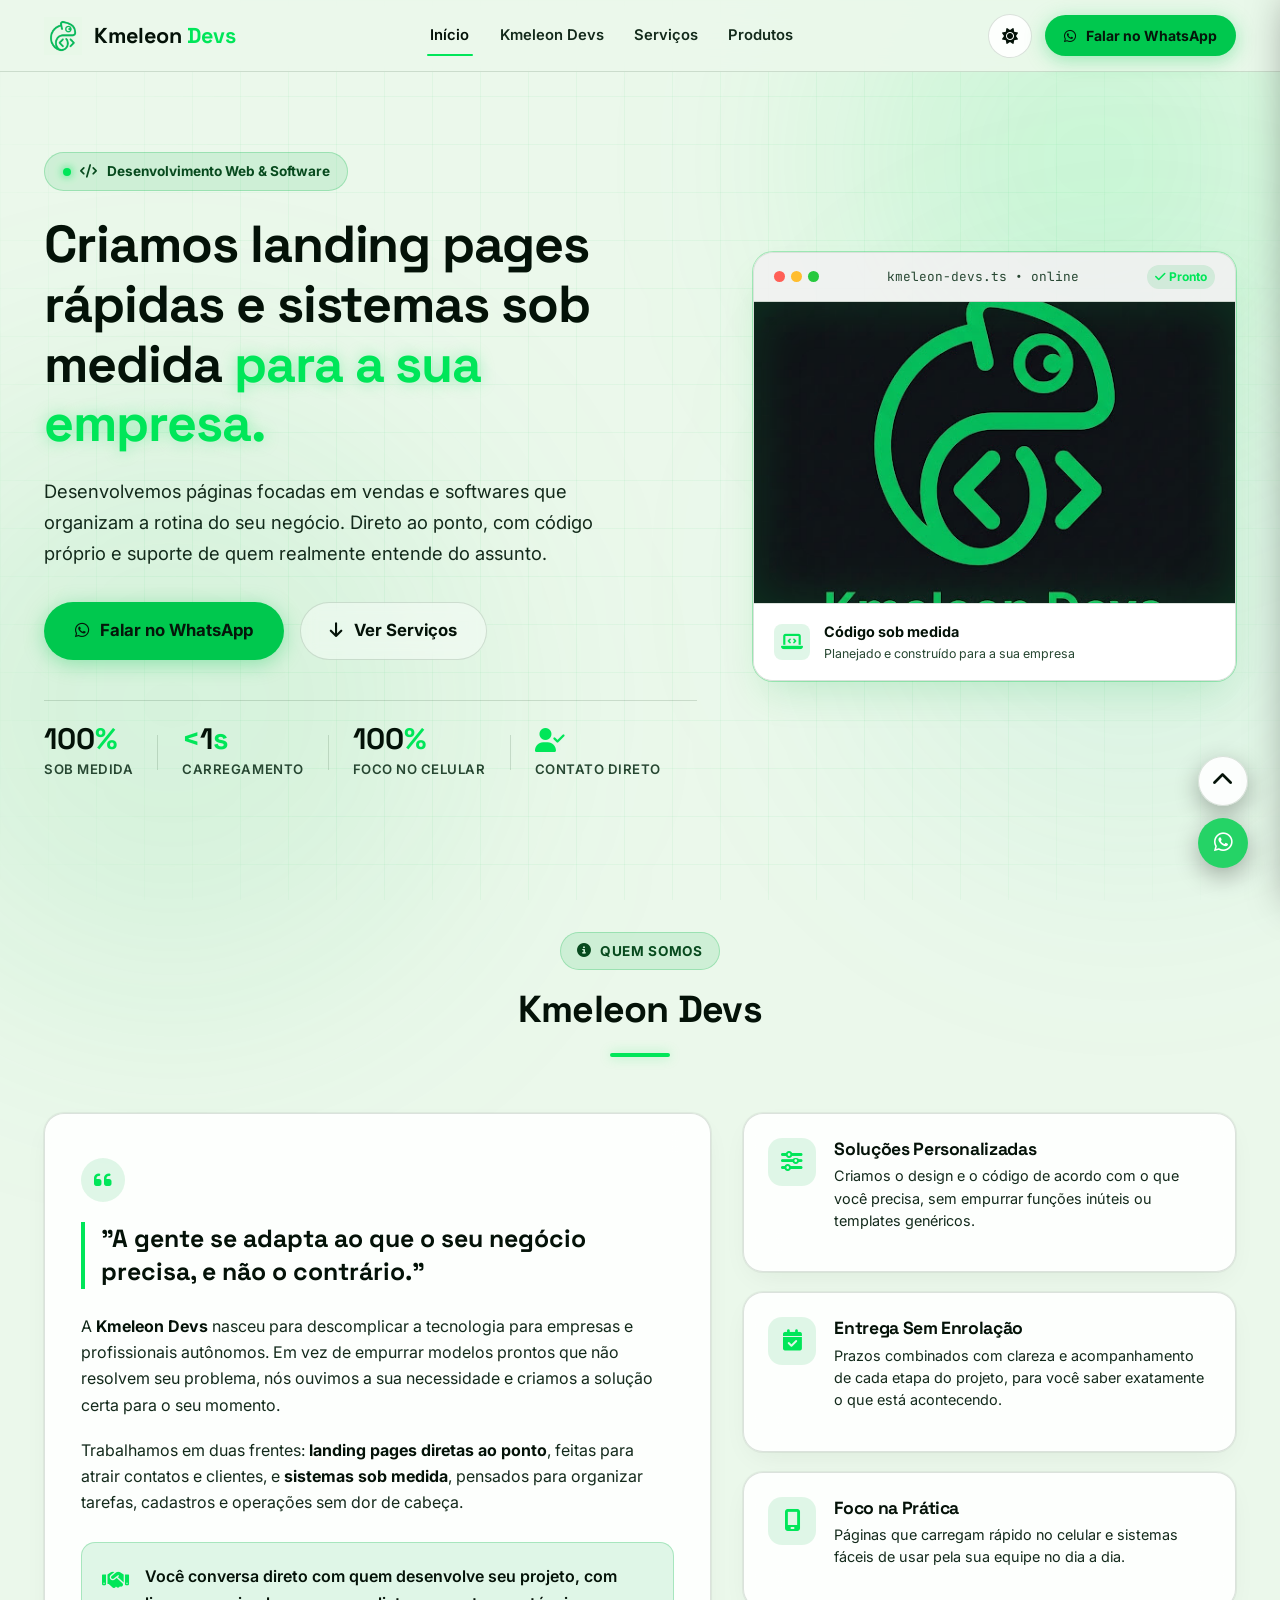
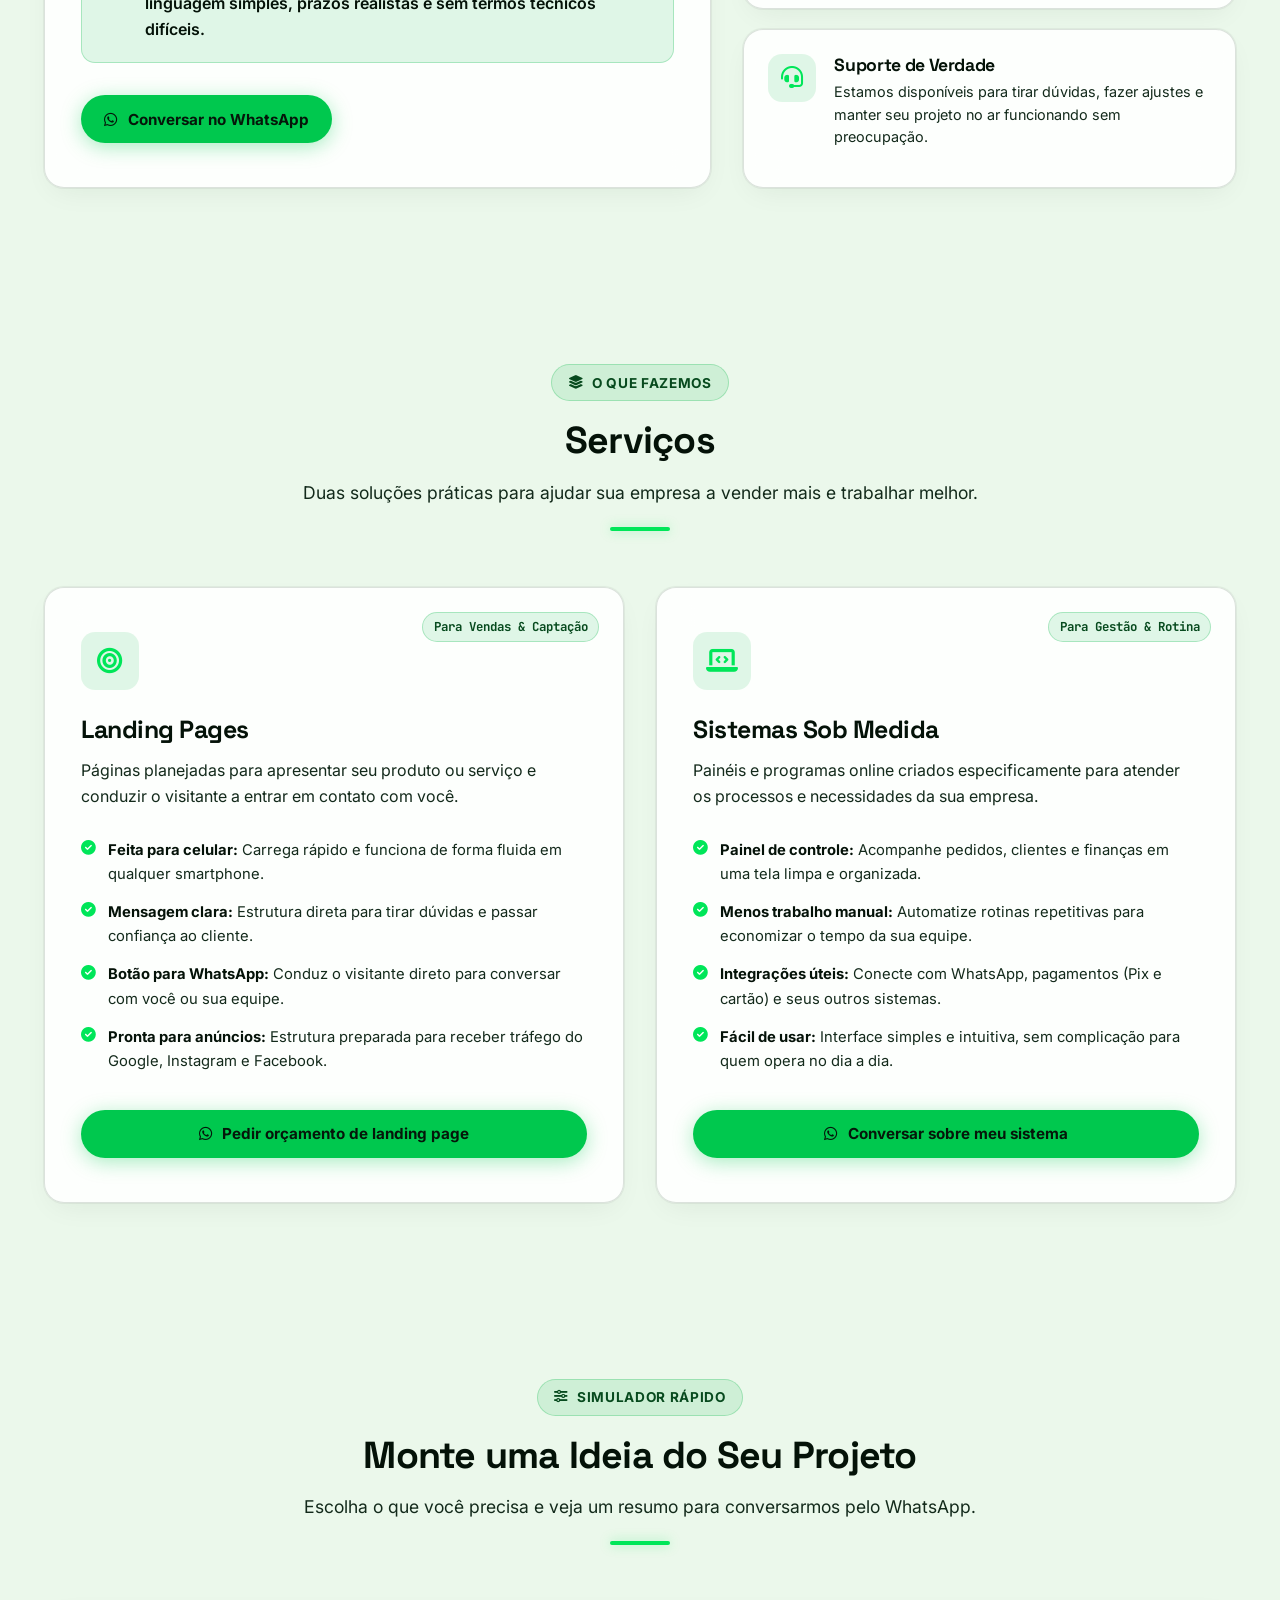
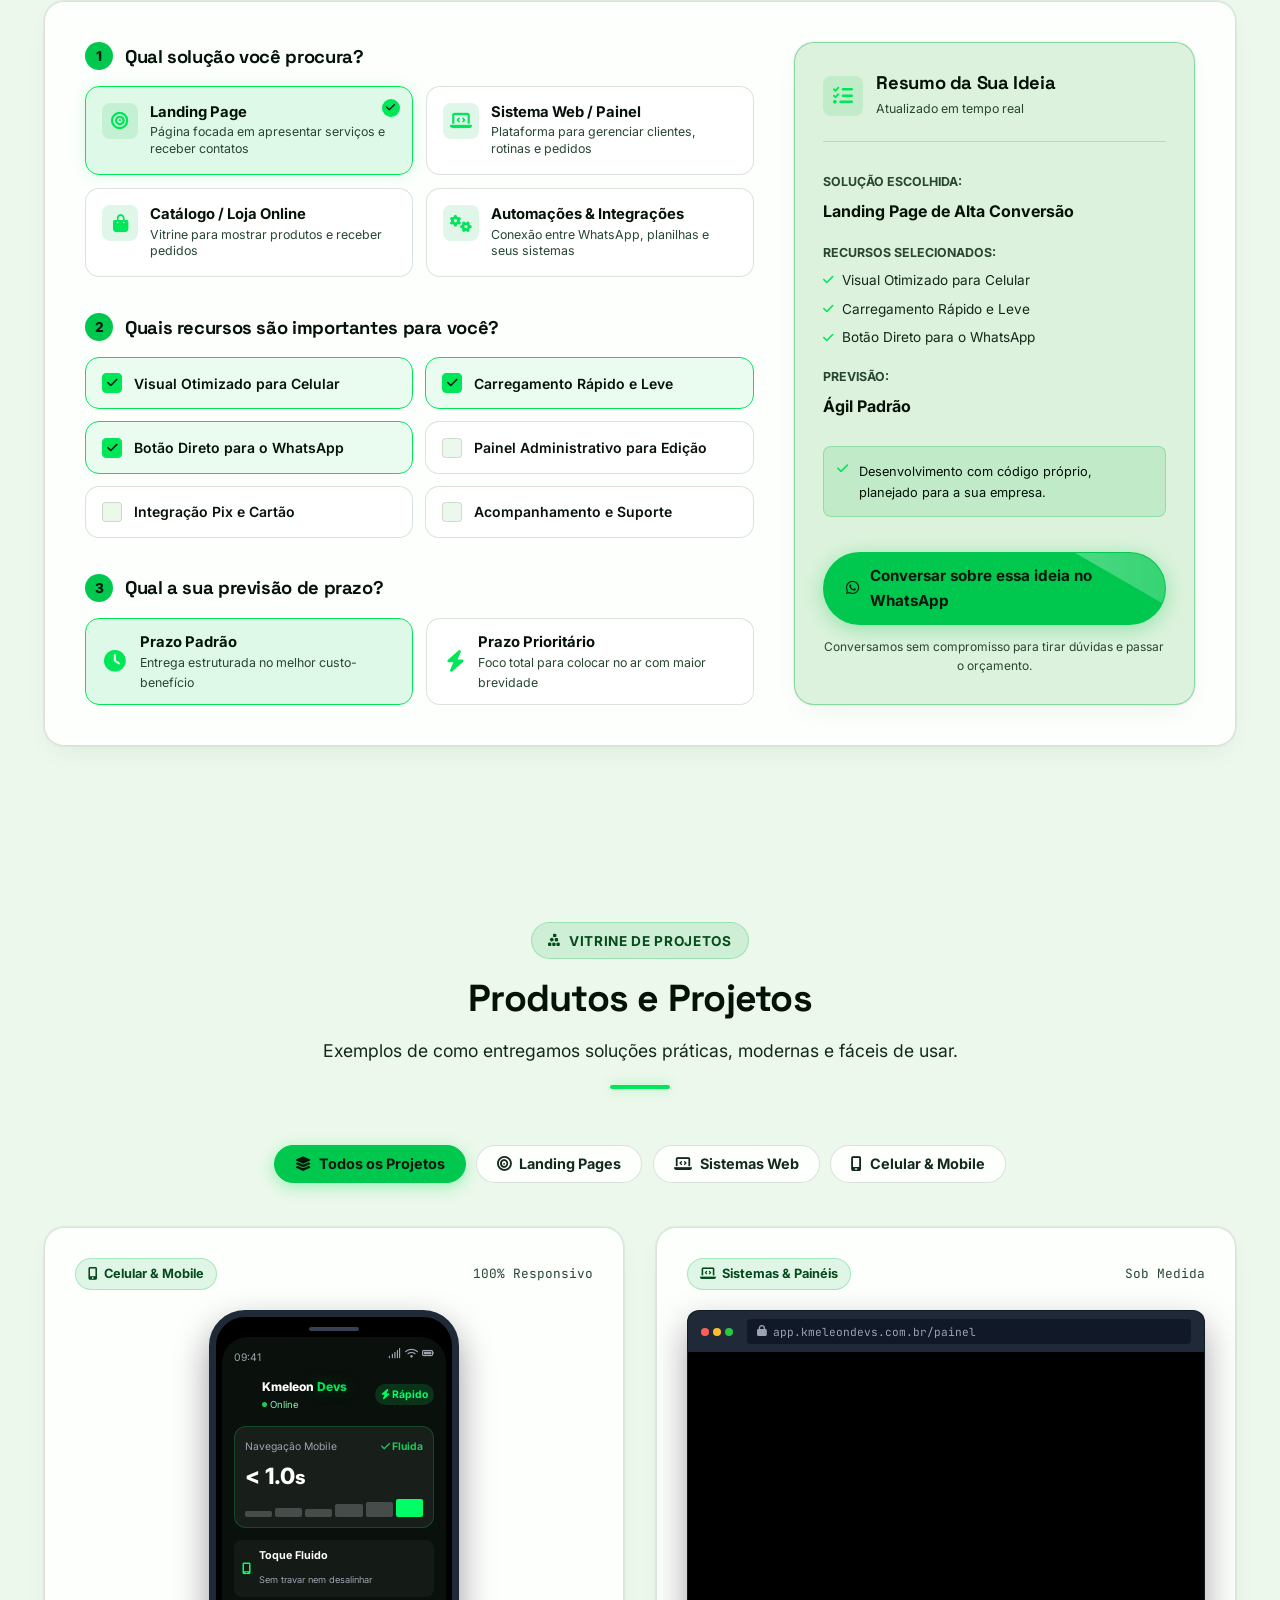
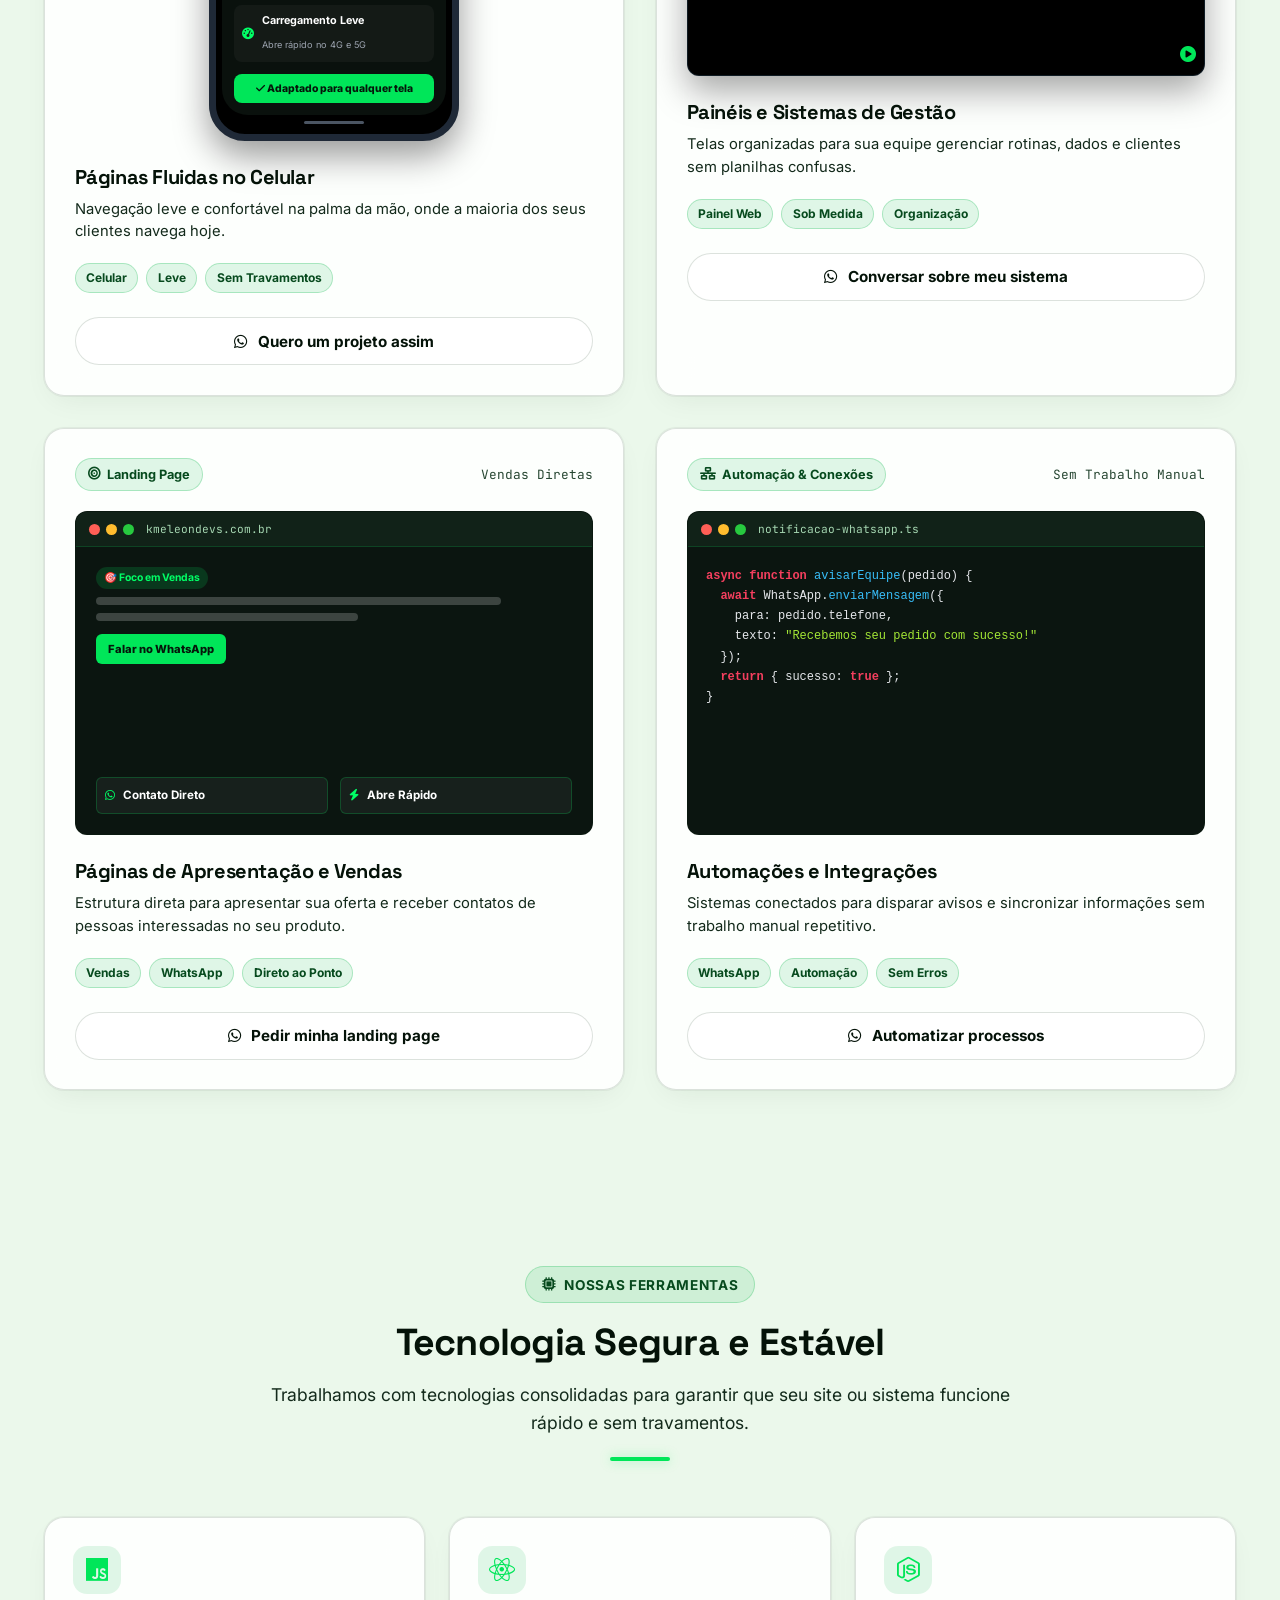
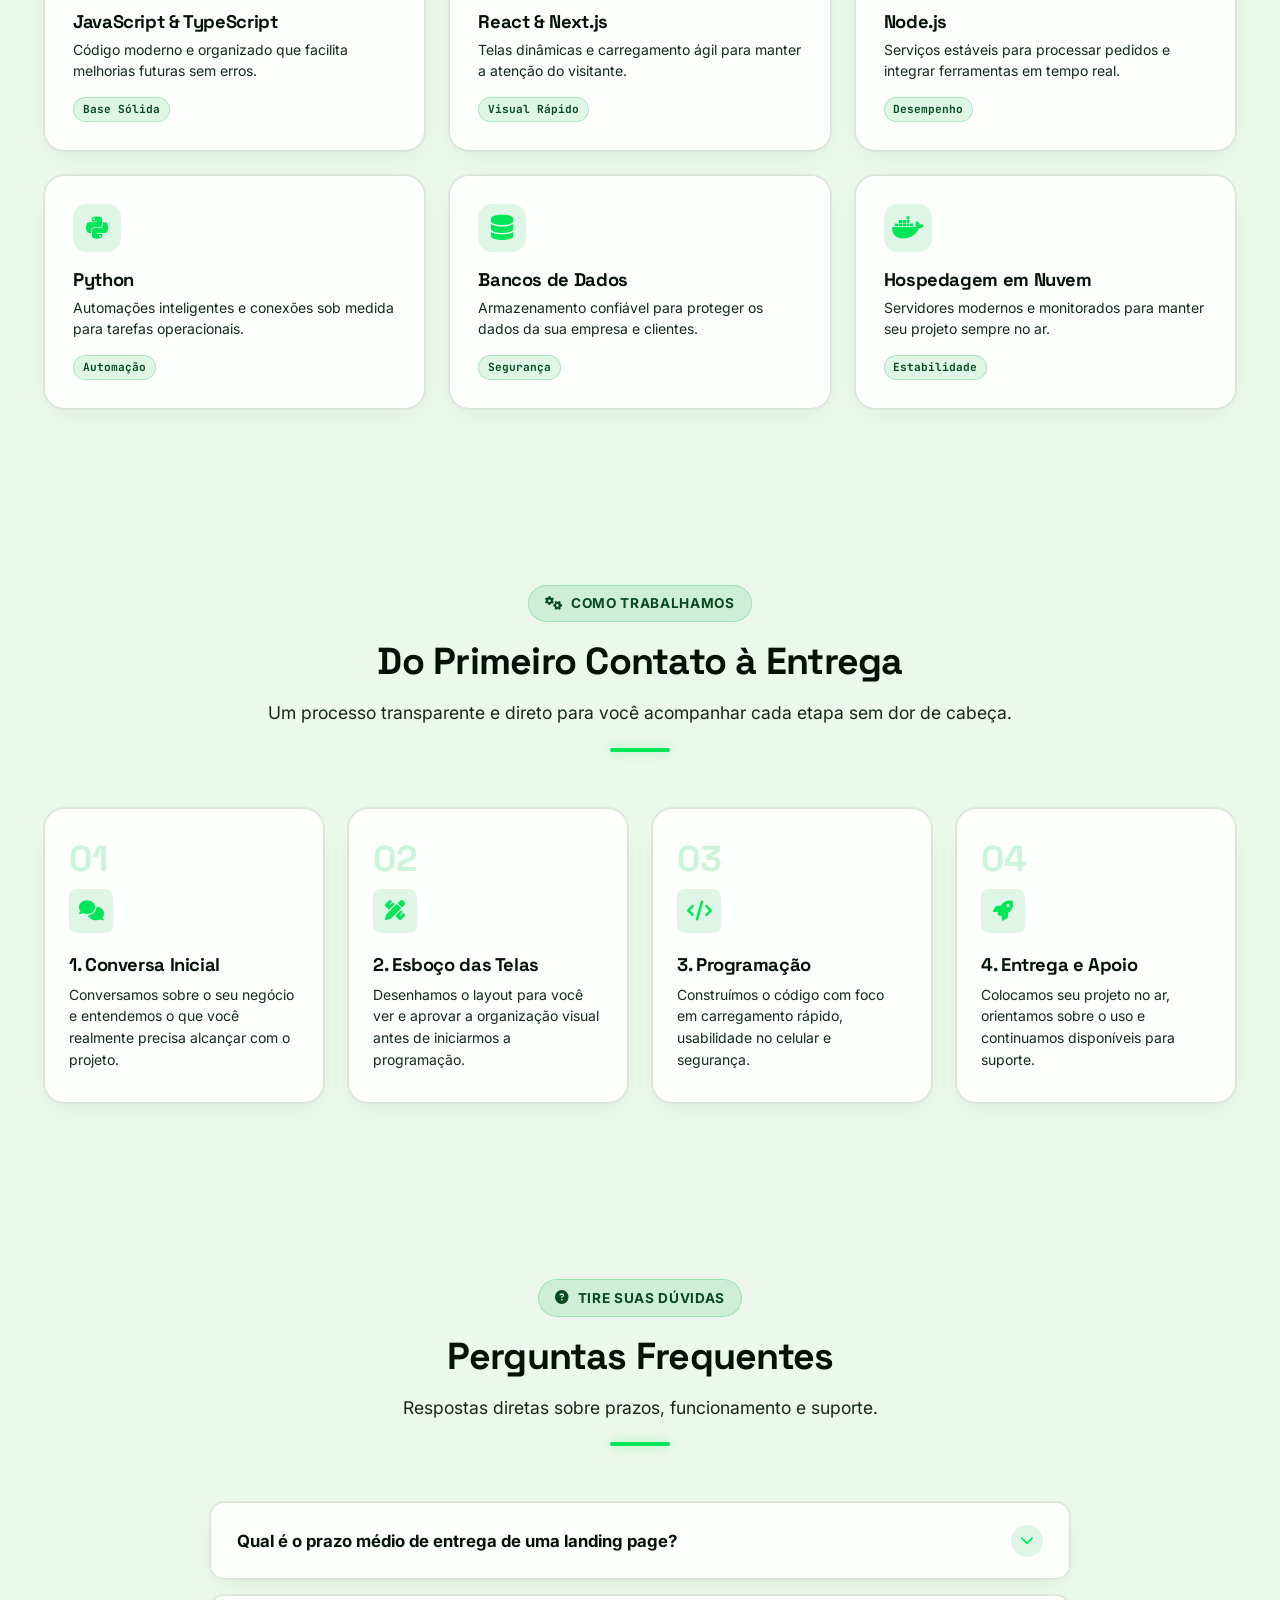
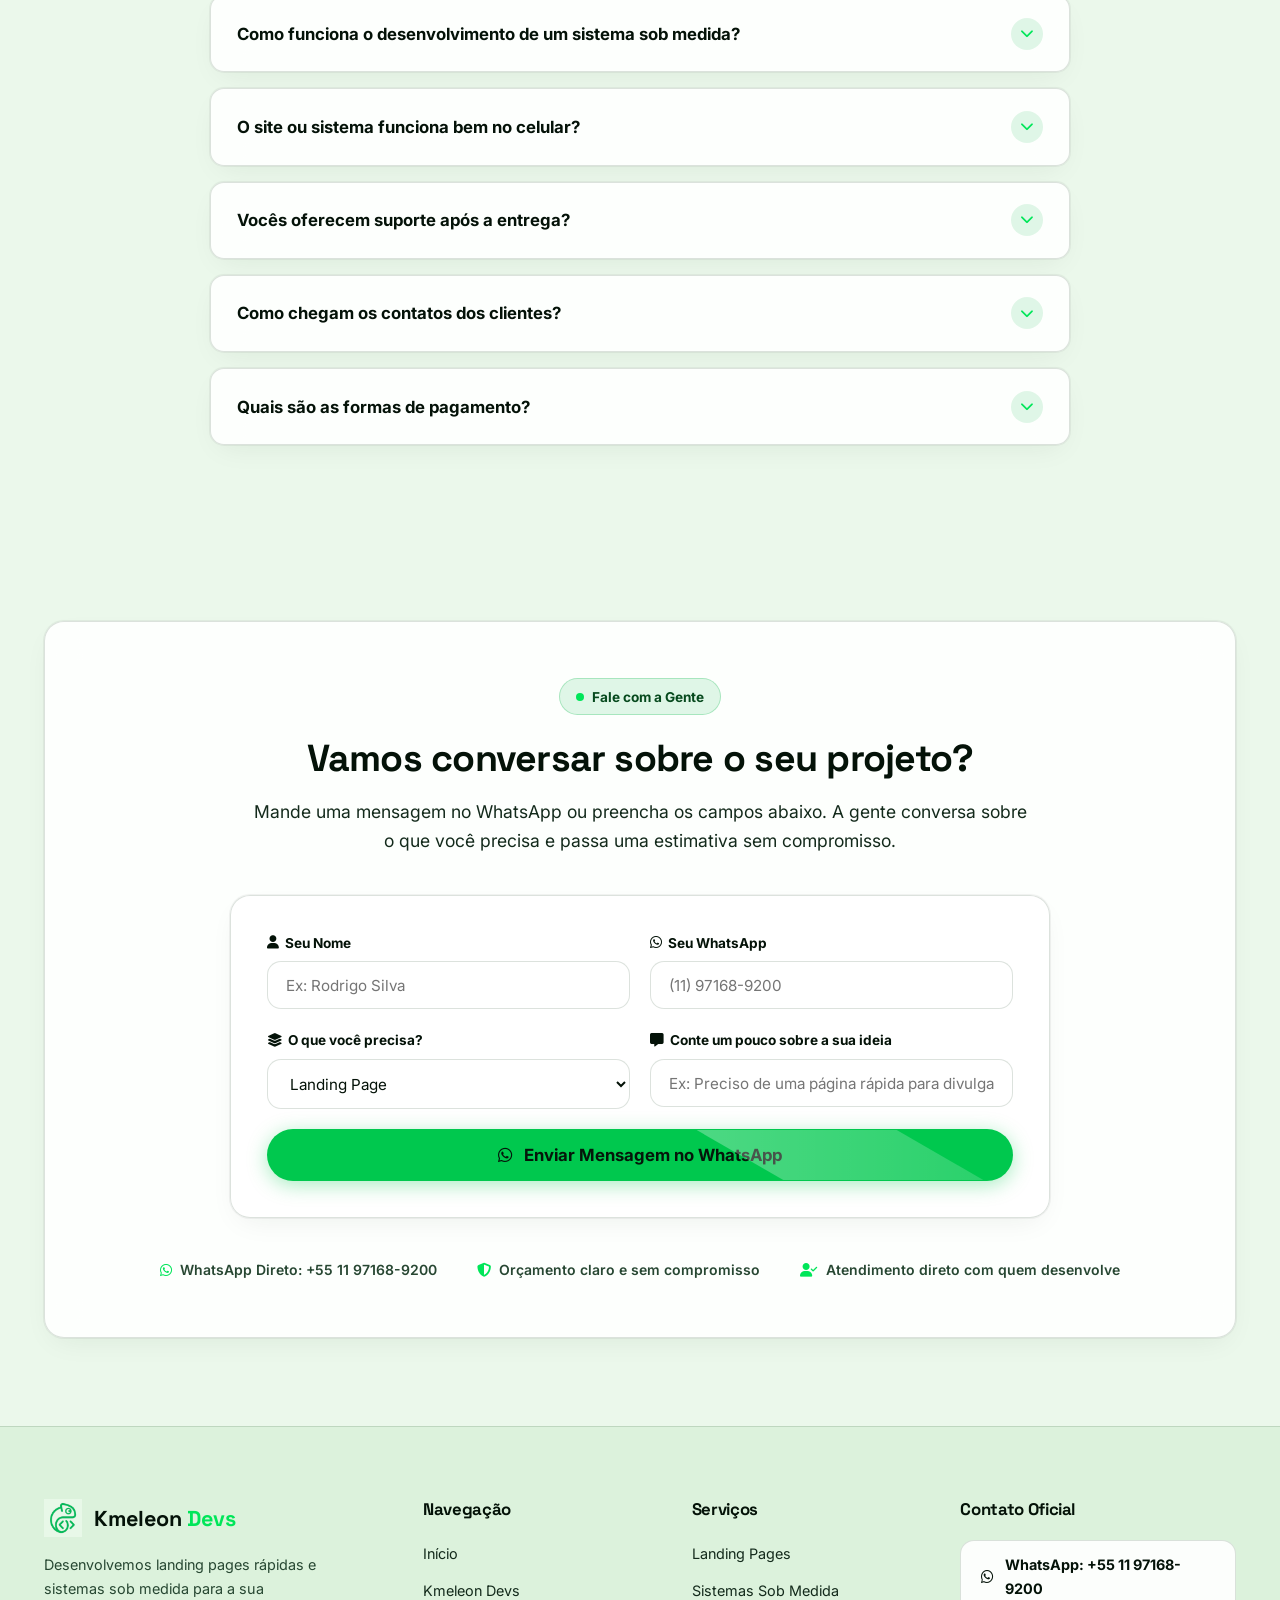
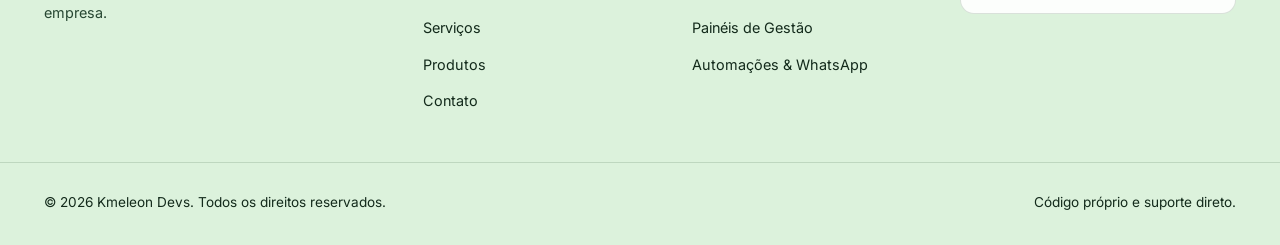
==== commit 034fcc83: "feat(mobile): otimizacao de ergonomia mobile com dock flutuante, scroll-snap e padroes apple hig (AG" ====
--- a/index.html
+++ b/index.html
@@ -2,7 +2,7 @@
 <html lang="pt-BR" data-theme="light">
 <head>
   <meta charset="UTF-8">
-  <meta name="viewport" content="width=device-width, initial-scale=1.0">
+  <meta name="viewport" content="width=device-width, initial-scale=1.0, viewport-fit=cover">
   
   <!-- SEO Meta Tags -->
   <title>Kmeleon Devs | Landing Pages e Sistemas Sob Medida</title>
@@ -28,8 +28,14 @@
   <!-- Main Stylesheet -->
   <link rel="stylesheet" href="css/style.css">
 
-  <!-- Favicon -->
-  <link rel="icon" type="image/png" href="imagens/kmeleon-favicon.png">
+  <!-- Favicon & Search Engine Icons -->
+  <link rel="icon" type="image/x-icon" href="favicon.ico">
+  <link rel="shortcut icon" href="favicon.ico">
+  <link rel="icon" type="image/png" sizes="48x48" href="imagens/favicon-48x48.png">
+  <link rel="icon" type="image/png" sizes="96x96" href="imagens/favicon-96x96.png">
+  <link rel="icon" type="image/png" sizes="192x192" href="imagens/favicon-192x192.png">
+  <link rel="apple-touch-icon" sizes="180x180" href="imagens/apple-touch-icon.png">
+  <link rel="manifest" href="site.webmanifest">
 </head>
 <body>
 
@@ -1347,6 +1353,40 @@
     </a>
   </div>
 
+  <!-- FLOATING MOBILE BOTTOM TAB BAR (Apple HIG / Thumb Zone Navigation) -->
+  <nav class="mobile-tab-bar" aria-label="Navegação Rápida Mobile">
+    <a href="#inicio" class="mobile-tab-item active" data-target="inicio">
+      <div class="mobile-tab-icon-wrap">
+        <i class="fa-solid fa-house" aria-hidden="true"></i>
+      </div>
+      <span>Início</span>
+    </a>
+    <a href="#sobre" class="mobile-tab-item" data-target="sobre">
+      <div class="mobile-tab-icon-wrap">
+        <i class="fa-solid fa-circle-info" aria-hidden="true"></i>
+      </div>
+      <span>Sobre</span>
+    </a>
+    <a href="#servicos" class="mobile-tab-item" data-target="servicos">
+      <div class="mobile-tab-icon-wrap">
+        <i class="fa-solid fa-layer-group" aria-hidden="true"></i>
+      </div>
+      <span>Serviços</span>
+    </a>
+    <a href="#simulador" class="mobile-tab-item" data-target="simulador">
+      <div class="mobile-tab-icon-wrap">
+        <i class="fa-solid fa-sliders" aria-hidden="true"></i>
+      </div>
+      <span>Simulador</span>
+    </a>
+    <a href="https://wa.me/5511971689200?text=Ol%C3%A1!%20Gostaria%20de%20conversar%20sobre%20um%20projeto%20com%20a%20Kmeleon%20Devs." target="_blank" rel="noopener noreferrer" class="mobile-tab-item tab-whatsapp" aria-label="WhatsApp Oficial">
+      <div class="mobile-tab-icon-wrap">
+        <i class="fa-brands fa-whatsapp" aria-hidden="true"></i>
+      </div>
+      <span>WhatsApp</span>
+    </a>
+  </nav>
+
   <!-- Custom Scripts -->
   <script src="js/script.js"></script>
 </body>
--- a/css/style.css
+++ b/css/style.css
@@ -106,13 +106,14 @@
   box-sizing: border-box;
   margin: 0;
   padding: 0;
+  -webkit-tap-highlight-color: transparent;
 }
 
 html {
   font-size: 16px;
   scroll-behavior: smooth;
   -webkit-text-size-adjust: 100%;
-  overflow-x: hidden;
+  overflow-x: clip;
 }
 
 body {
@@ -120,11 +121,27 @@
   background-color: var(--bg-primary);
   color: var(--text-primary);
   line-height: 1.65;
-  overflow-x: hidden;
+  overflow-x: clip;
   position: relative;
   min-height: 100vh;
   transition: background-color var(--transition-normal), color var(--transition-normal);
   overflow-wrap: break-word;
+}
+
+/* Feedback tátil estilo mola nativa (Apple HIG / AGENT-MOB-01) */
+button:active,
+.btn:active,
+.sim-option-card:active,
+.sim-feature-item:active,
+.sim-urgency-card:active,
+.filter-tab-btn:active,
+.mobile-tab-item:active,
+.sidebar-link:active,
+.social-btn:active,
+.theme-toggle-btn:active,
+.hamburger-btn:active {
+  transform: scale(0.96);
+  transition: transform 0.12s cubic-bezier(0.32, 0.72, 0, 1);
 }
 
 /* Smooth anchor scrolling offset */
@@ -611,8 +628,10 @@
 }
 
 .theme-toggle-btn {
-  width: 42px;
-  height: 42px;
+  width: 44px;
+  height: 44px;
+  min-width: 44px;
+  min-height: 44px;
   border-radius: 50%;
   background: var(--bg-card);
   border: 1px solid var(--border-color);
@@ -660,8 +679,10 @@
   flex-direction: column;
   justify-content: center;
   gap: 5px;
-  width: 42px;
-  height: 42px;
+  width: 44px;
+  height: 44px;
+  min-width: 44px;
+  min-height: 44px;
   padding: 9px;
   background: var(--bg-card);
   border: 1px solid var(--border-color);
@@ -727,13 +748,15 @@
 }
 
 .sidebar-close-btn {
-  width: 38px;
-  height: 38px;
+  width: 44px;
+  height: 44px;
+  min-width: 44px;
+  min-height: 44px;
   background: transparent;
   border: 1px solid var(--border-color);
   border-radius: 50%;
   color: var(--text-primary);
-  font-size: 1.1rem;
+  font-size: 1.15rem;
   cursor: pointer;
   display: flex;
   align-items: center;
@@ -2632,3 +2655,317 @@
     scroll-behavior: auto !important;
   }
 }
+
+/* --------------------------------------------------------------------------
+   19. MOBILE EXPERIENCE & TOUCH ERGONOMICS (Apple HIG / AGENT-MOB-01)
+   -------------------------------------------------------------------------- */
+
+/* Default state for Desktop: Floating Mobile Tab Bar is hidden */
+.mobile-tab-bar {
+  display: none;
+}
+
+@media (max-width: 768px) {
+  /* Prevent any horizontal overflow */
+  html, body {
+    overflow-x: clip;
+    max-width: 100vw;
+  }
+
+  /* Safe bottom padding so content & footer aren't obscured by the Tab Bar */
+  body {
+    padding-bottom: calc(5.2rem + env(safe-area-inset-bottom, 0px));
+  }
+
+  /* Section Spacing on Mobile */
+  .section {
+    padding: 3.25rem 0;
+  }
+
+  /* 1. FLOATING MOBILE BOTTOM TAB BAR (Thumb Zone Navigation) */
+  .mobile-tab-bar {
+    display: flex;
+    align-items: center;
+    justify-content: space-around;
+    position: fixed;
+    bottom: calc(0.75rem + env(safe-area-inset-bottom, 0px));
+    left: 50%;
+    transform: translateX(-50%);
+    width: calc(100% - 1.5rem);
+    max-width: 440px;
+    background: rgba(235, 248, 235, 0.90);
+    backdrop-filter: blur(24px);
+    -webkit-backdrop-filter: blur(24px);
+    border: 1px solid rgba(0, 180, 70, 0.28);
+    box-shadow: 0 12px 35px -5px rgba(0, 40, 15, 0.18), 0 0 0 1px rgba(255, 255, 255, 0.6) inset;
+    border-radius: var(--radius-full);
+    padding: 0.35rem 0.4rem;
+    z-index: 120;
+    transition: background-color var(--transition-normal), border-color var(--transition-normal), transform var(--transition-fast);
+  }
+
+  [data-theme="dark"] .mobile-tab-bar {
+    background: rgba(8, 16, 11, 0.88);
+    border-color: rgba(0, 255, 102, 0.32);
+    box-shadow: 0 16px 40px -5px rgba(0, 0, 0, 0.85), 0 0 20px rgba(0, 255, 102, 0.15), 0 0 0 1px rgba(255, 255, 255, 0.05) inset;
+  }
+
+  .mobile-tab-item {
+    display: flex;
+    flex-direction: column;
+    align-items: center;
+    justify-content: center;
+    gap: 0.2rem;
+    flex: 1;
+    min-height: 48px;
+    min-width: 44px;
+    padding: 0.25rem 0.15rem;
+    border-radius: var(--radius-full);
+    color: var(--text-secondary);
+    font-size: 0.7rem;
+    font-weight: 600;
+    text-decoration: none;
+    position: relative;
+    transition: color var(--transition-fast), transform var(--transition-fast);
+  }
+
+  .mobile-tab-icon-wrap {
+    display: flex;
+    align-items: center;
+    justify-content: center;
+    width: 28px;
+    height: 28px;
+    border-radius: 50%;
+    font-size: 1.05rem;
+    transition: all var(--transition-fast);
+  }
+
+  .mobile-tab-item span {
+    letter-spacing: -0.01em;
+  }
+
+  .mobile-tab-item:hover,
+  .mobile-tab-item.active {
+    color: var(--text-primary);
+    font-weight: 800;
+  }
+
+  .mobile-tab-item.active .mobile-tab-icon-wrap {
+    background: var(--btn-neon-bg);
+    color: var(--btn-neon-text);
+    box-shadow: 0 0 12px var(--neon-green-glow);
+    transform: translateY(-2px);
+  }
+
+  .mobile-tab-item.tab-whatsapp {
+    color: #15803d;
+  }
+
+  [data-theme="dark"] .mobile-tab-item.tab-whatsapp {
+    color: #22c55e;
+  }
+
+  .mobile-tab-item.tab-whatsapp .mobile-tab-icon-wrap {
+    background: #25D366;
+    color: #FFFFFF !important;
+  }
+
+  /* 2. REPOSITION FLOATING ACTIONS ABOVE TAB BAR */
+  .floating-actions {
+    bottom: calc(5.2rem + env(safe-area-inset-bottom, 0px));
+    right: 1rem;
+    gap: 0.5rem;
+  }
+
+  .whatsapp-floating-btn {
+    display: none !important; /* Prominently present inside the thumb dock */
+  }
+
+  .back-to-top-btn {
+    width: 44px;
+    height: 44px;
+    min-width: 44px;
+    min-height: 44px;
+  }
+
+  /* 3. SHOWCASE FILTER TABS: SEGMENTED SCROLL-SNAP CAROUSEL */
+  .showcase-filter-tabs {
+    display: flex;
+    flex-wrap: nowrap;
+    overflow-x: auto;
+    scroll-snap-type: x mandatory;
+    -webkit-overflow-scrolling: touch;
+    justify-content: flex-start;
+    padding: 0.4rem 1.25rem 1rem;
+    margin-left: -1.25rem;
+    margin-right: -1.25rem;
+    gap: 0.6rem;
+    scrollbar-width: none;
+    -ms-overflow-style: none;
+  }
+
+  .showcase-filter-tabs::-webkit-scrollbar {
+    display: none;
+  }
+
+  .filter-tab-btn {
+    scroll-snap-align: start;
+    flex-shrink: 0;
+    white-space: nowrap;
+    padding: 0.65rem 1.15rem;
+    min-height: 44px;
+    font-size: 0.85rem;
+  }
+
+  /* 4. PREVENT IOS FORM ZOOM (Minimum 16px font-size) */
+  input, select, textarea,
+  .form-group input,
+  .form-group select {
+    font-size: 16px !important;
+  }
+
+  /* 5. HERO FLUID METRICS & CTA */
+  .hero-title {
+    font-size: clamp(1.85rem, 7vw, 2.5rem);
+  }
+
+  .hero-cta-group {
+    flex-direction: column;
+    width: 100%;
+    gap: 0.75rem;
+  }
+
+  .hero-cta-group .btn {
+    width: 100%;
+    justify-content: center;
+    min-height: 52px;
+  }
+
+  .hero-stats {
+    display: grid;
+    grid-template-columns: repeat(2, 1fr);
+    gap: 0.75rem;
+    width: 100%;
+  }
+
+  .stat-item {
+    padding: 0.75rem 0.5rem;
+    background: var(--bg-card);
+    border: 1px solid var(--border-color);
+    border-radius: var(--radius-md);
+    text-align: center;
+  }
+
+  .stat-num {
+    font-size: 1.4rem;
+  }
+
+  .stat-label {
+    font-size: 0.75rem;
+  }
+
+  .stat-divider {
+    display: none;
+  }
+
+  /* 6. SIMULATOR RESPONSIVE ENHANCEMENTS */
+  .sim-step-title {
+    font-size: 1.15rem;
+  }
+
+  .sim-options-grid {
+    grid-template-columns: 1fr;
+    gap: 0.75rem;
+  }
+
+  .sim-option-card {
+    min-height: 48px;
+    padding: 0.85rem 1rem;
+  }
+
+  .sim-features-grid {
+    grid-template-columns: 1fr;
+    gap: 0.65rem;
+  }
+
+  .sim-feature-item {
+    min-height: 46px;
+    padding: 0.75rem 1rem;
+  }
+
+  .sim-urgency-grid {
+    grid-template-columns: 1fr;
+  }
+
+  .sim-urgency-card {
+    min-height: 48px;
+    padding: 0.85rem 1rem;
+  }
+
+  .simulator-wrapper {
+    padding: 1.25rem 1rem;
+    gap: 1.5rem;
+  }
+
+  .sim-summary-box {
+    padding: 1.5rem 1.25rem;
+  }
+
+  /* 7. DRAWER (SIDEBAR) MOBILE POLISH */
+  .sidebar-drawer {
+    width: min(320px, 86vw);
+    border-left: 1px solid var(--border-color);
+  }
+
+  .sidebar-body {
+    padding: 1.25rem;
+    padding-bottom: calc(1.5rem + env(safe-area-inset-bottom, 0px));
+  }
+
+  .sidebar-link {
+    min-height: 46px;
+  }
+
+  .sidebar-close-btn {
+    width: 44px;
+    height: 44px;
+    min-width: 44px;
+    min-height: 44px;
+  }
+
+  /* 8. SERVICES & ABOUT PADS */
+  .service-card {
+    padding: 2rem 1.5rem;
+  }
+
+  .about-card-main {
+    padding: 2rem 1.5rem;
+  }
+
+  .cta-banner {
+    padding: 2.25rem 1.25rem;
+  }
+}
+
+@media (max-width: 420px) {
+  .header-container {
+    padding: 0.75rem 1rem;
+  }
+
+  .header-cta {
+    display: none; /* Em telas muito estreitas, oculta CTA do topo para evitar poluição visual */
+  }
+
+  .brand-name {
+    font-size: 1.2rem;
+  }
+
+  .section-title {
+    font-size: 1.85rem;
+  }
+
+  .mobile-tab-item span {
+    font-size: 0.65rem;
+  }
+}
+
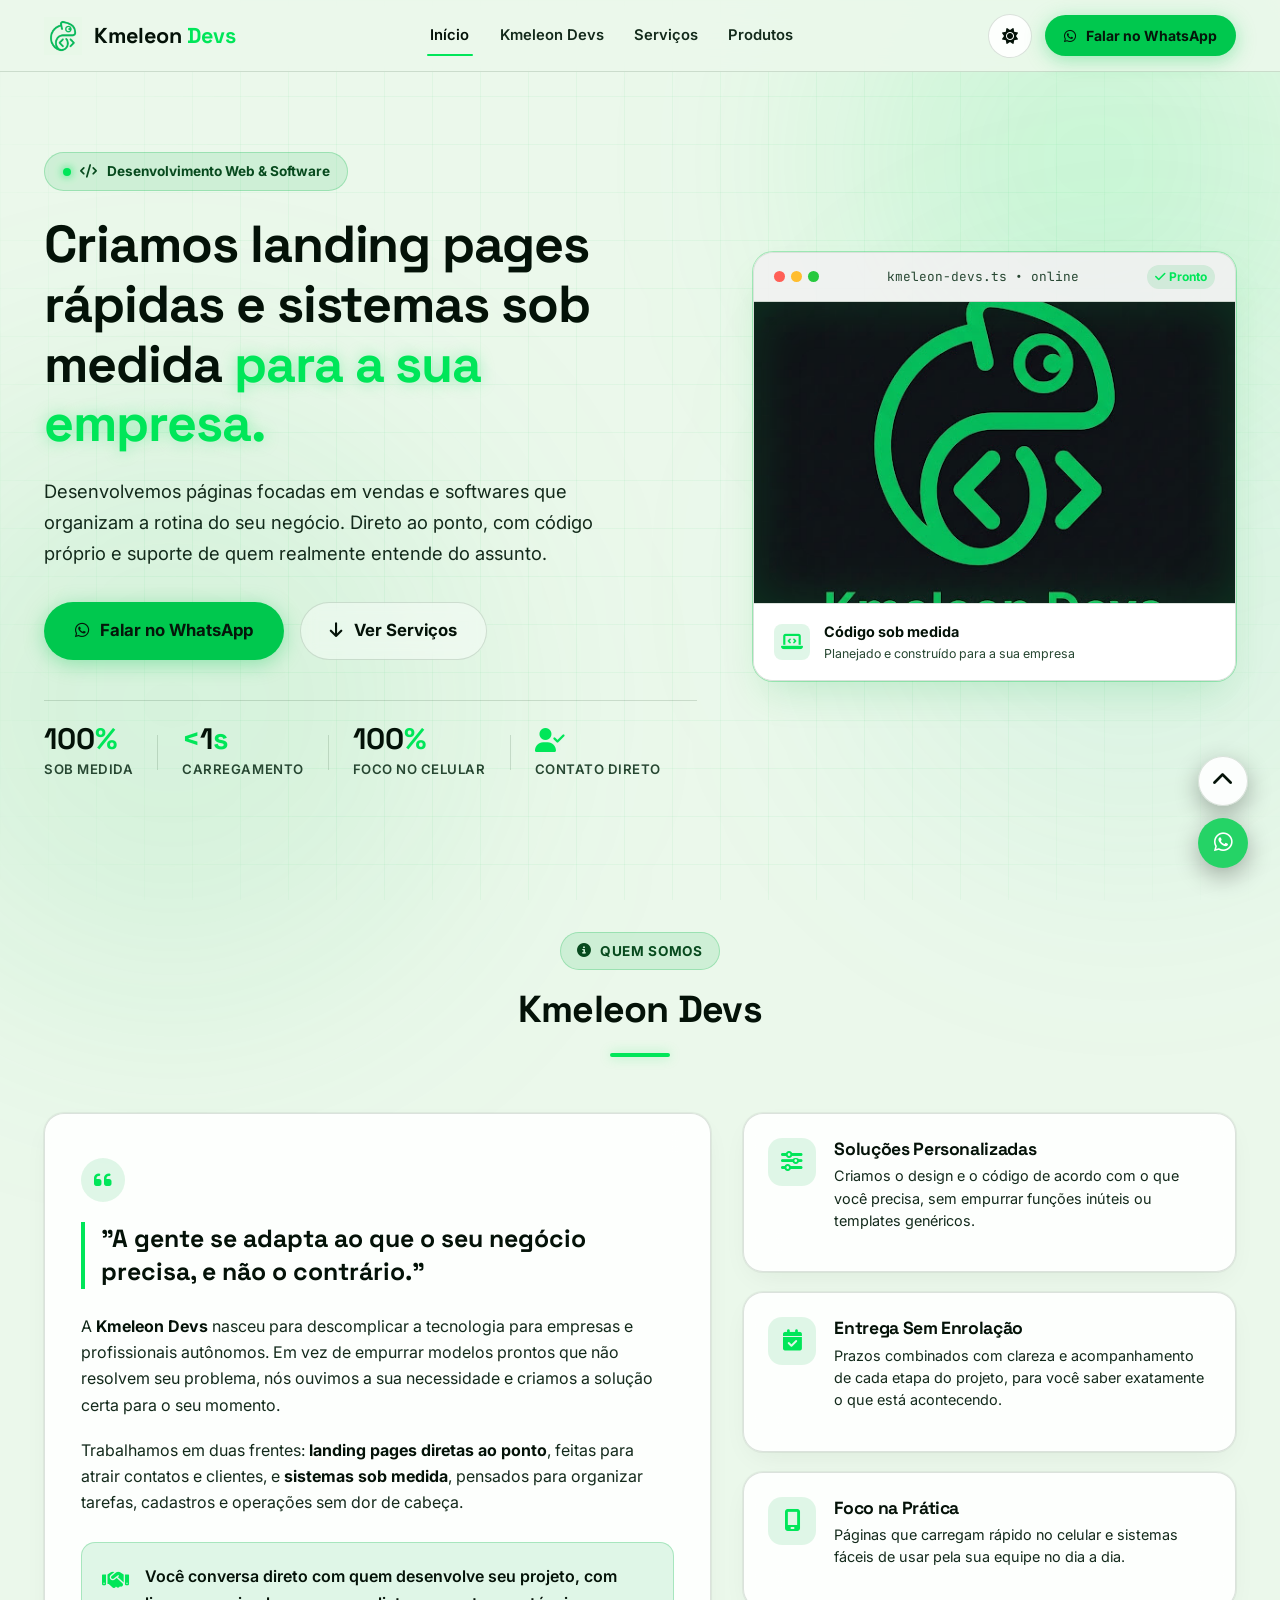
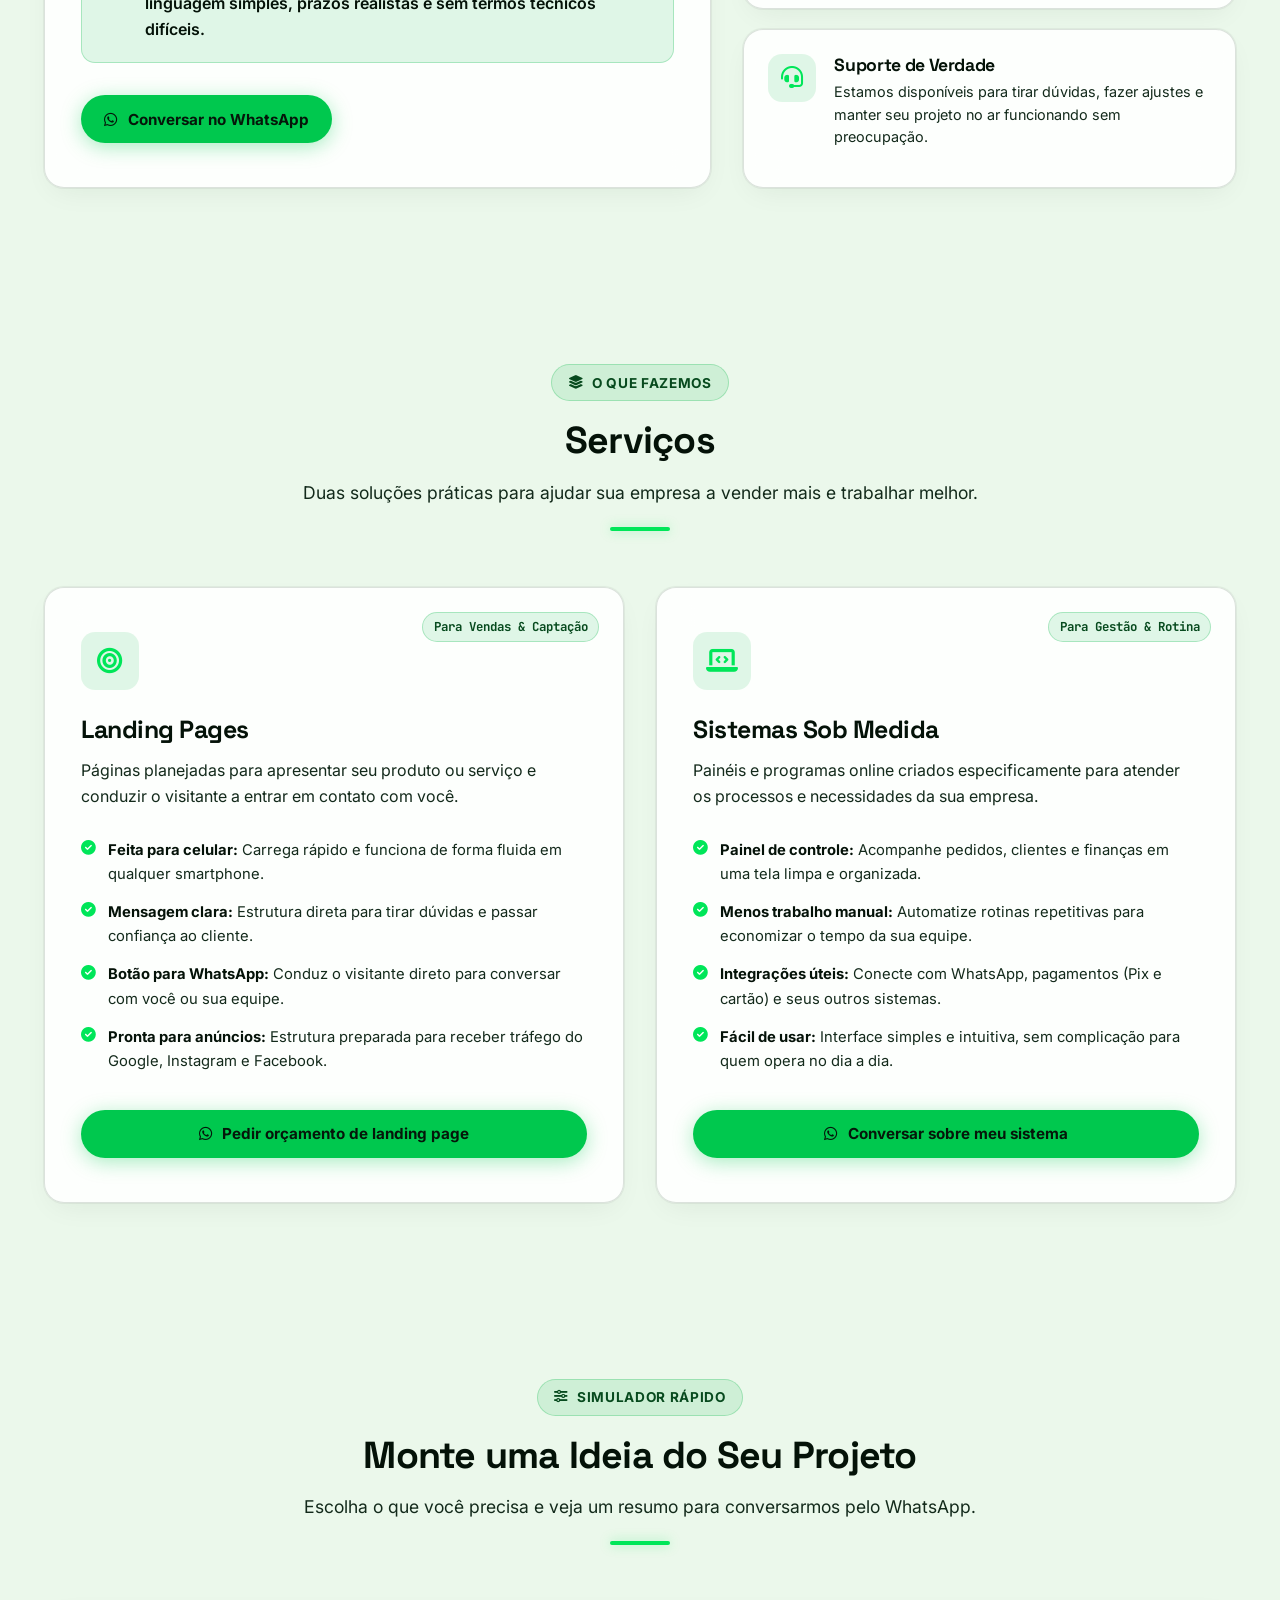
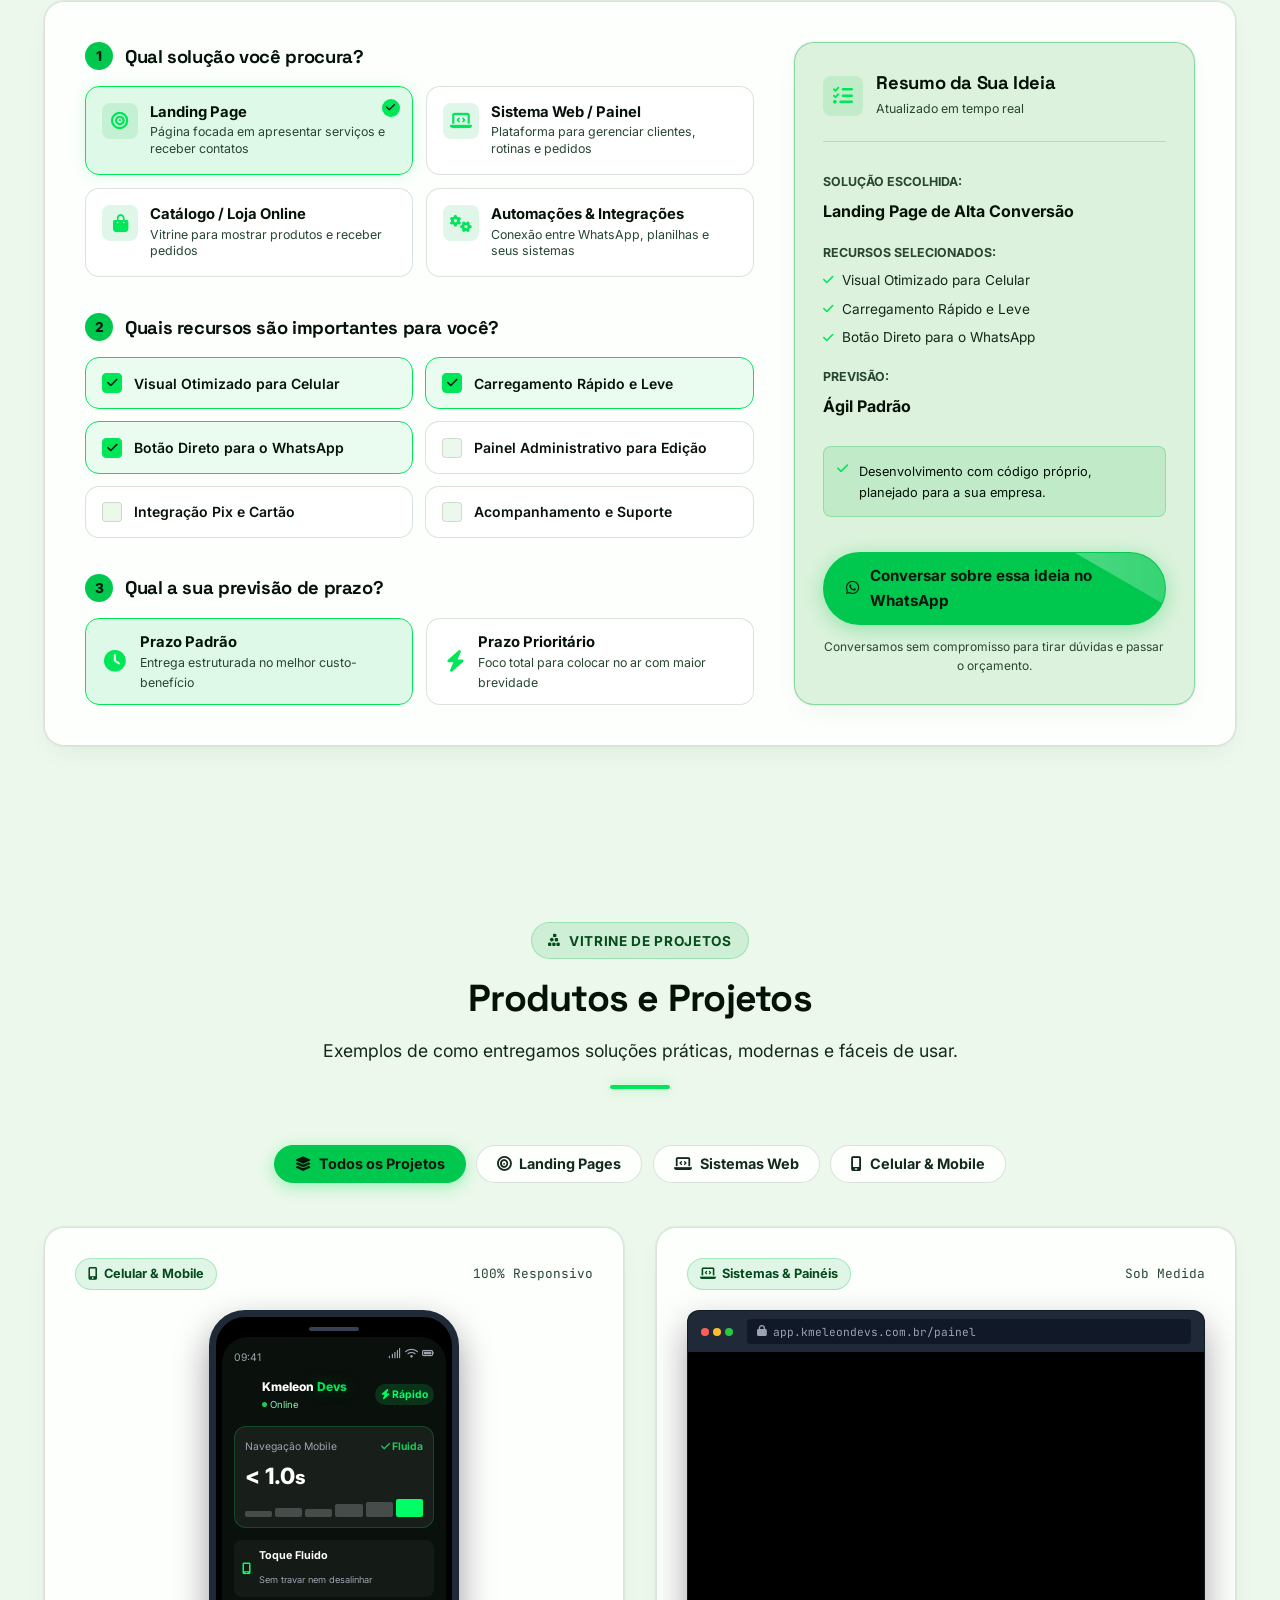
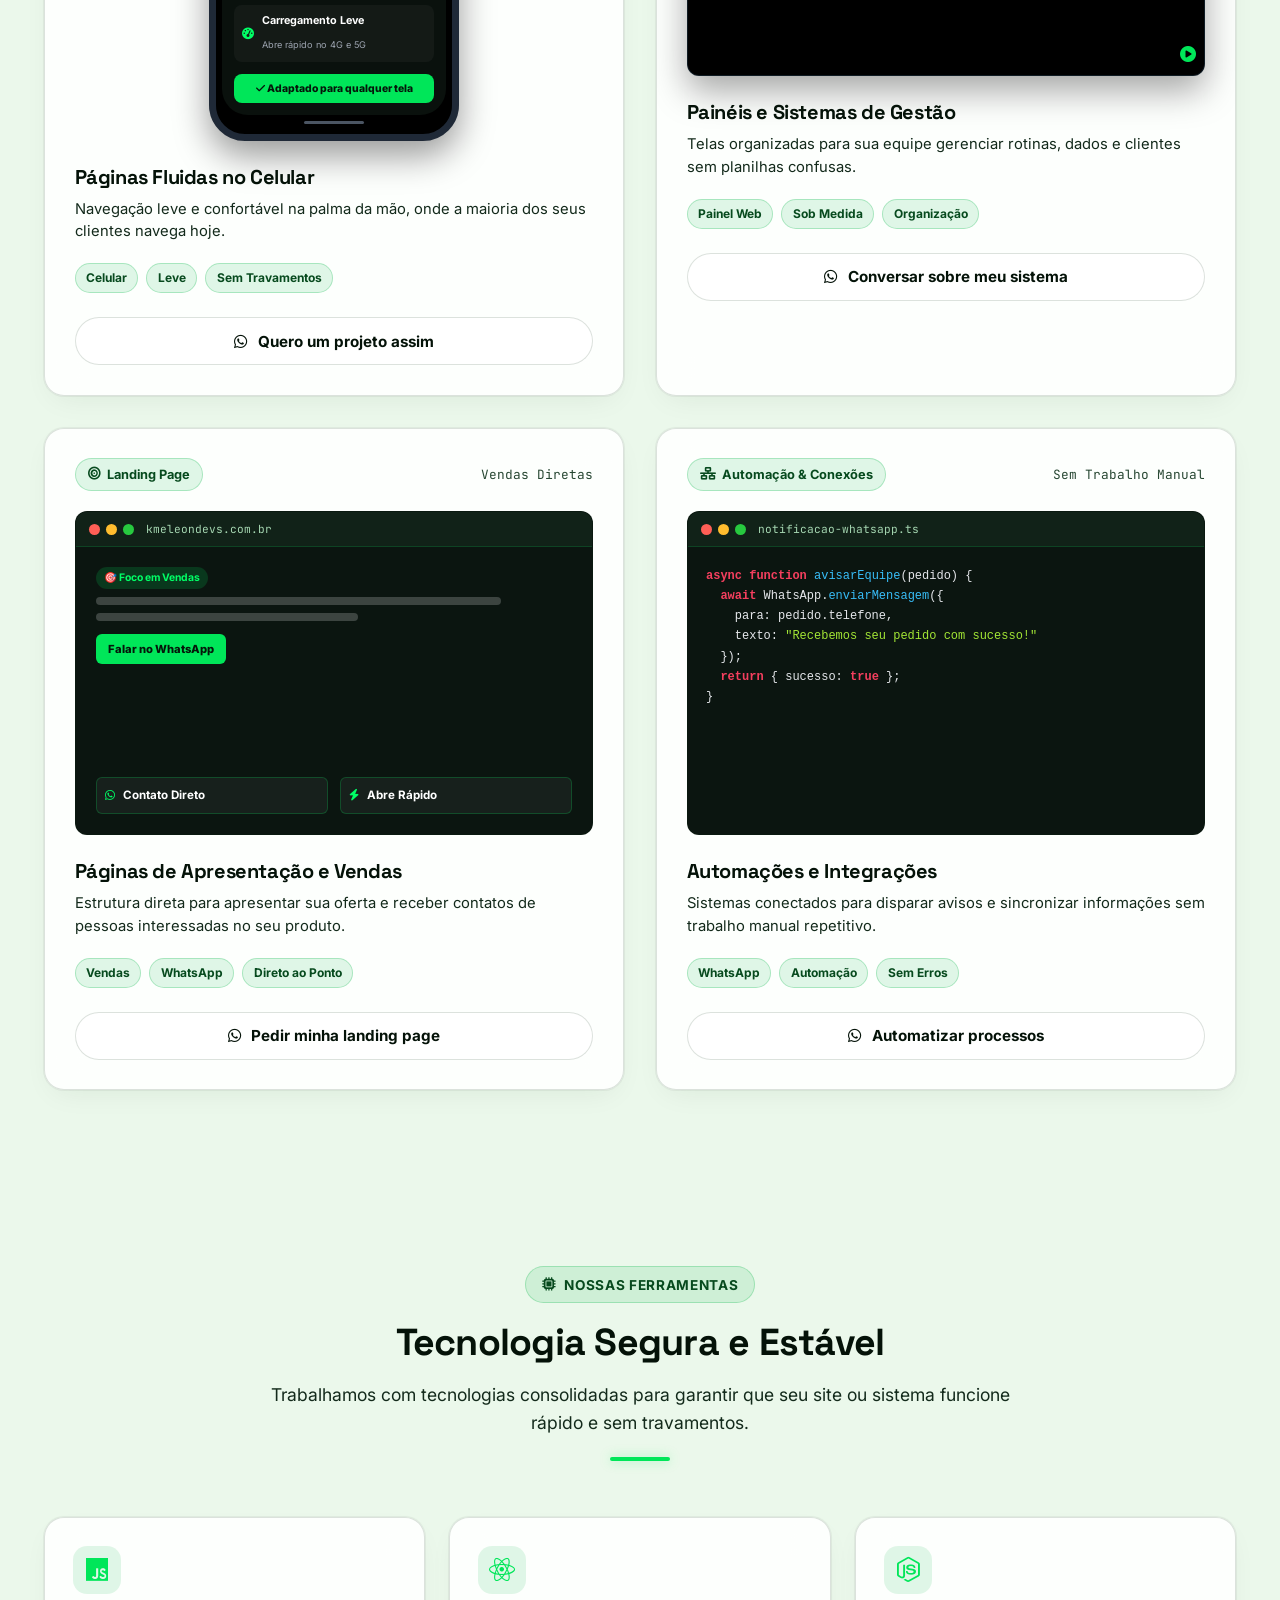
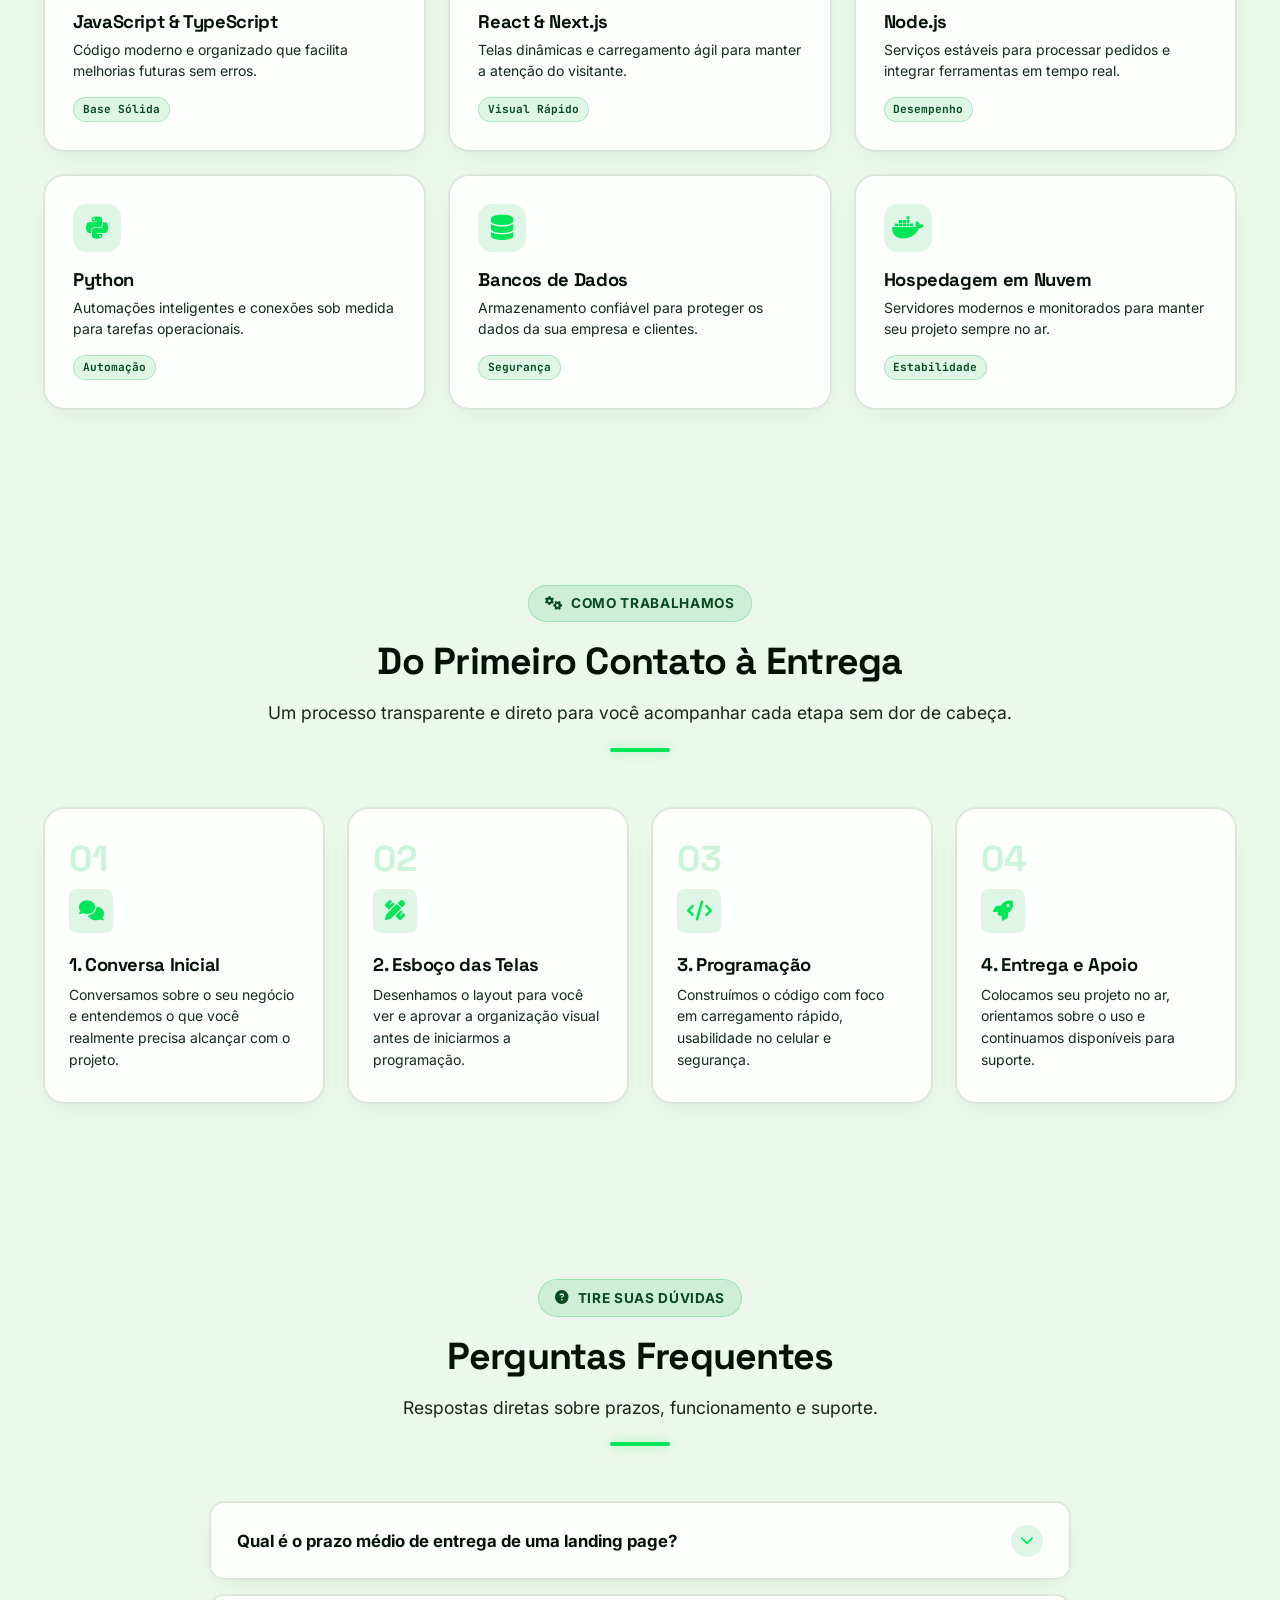
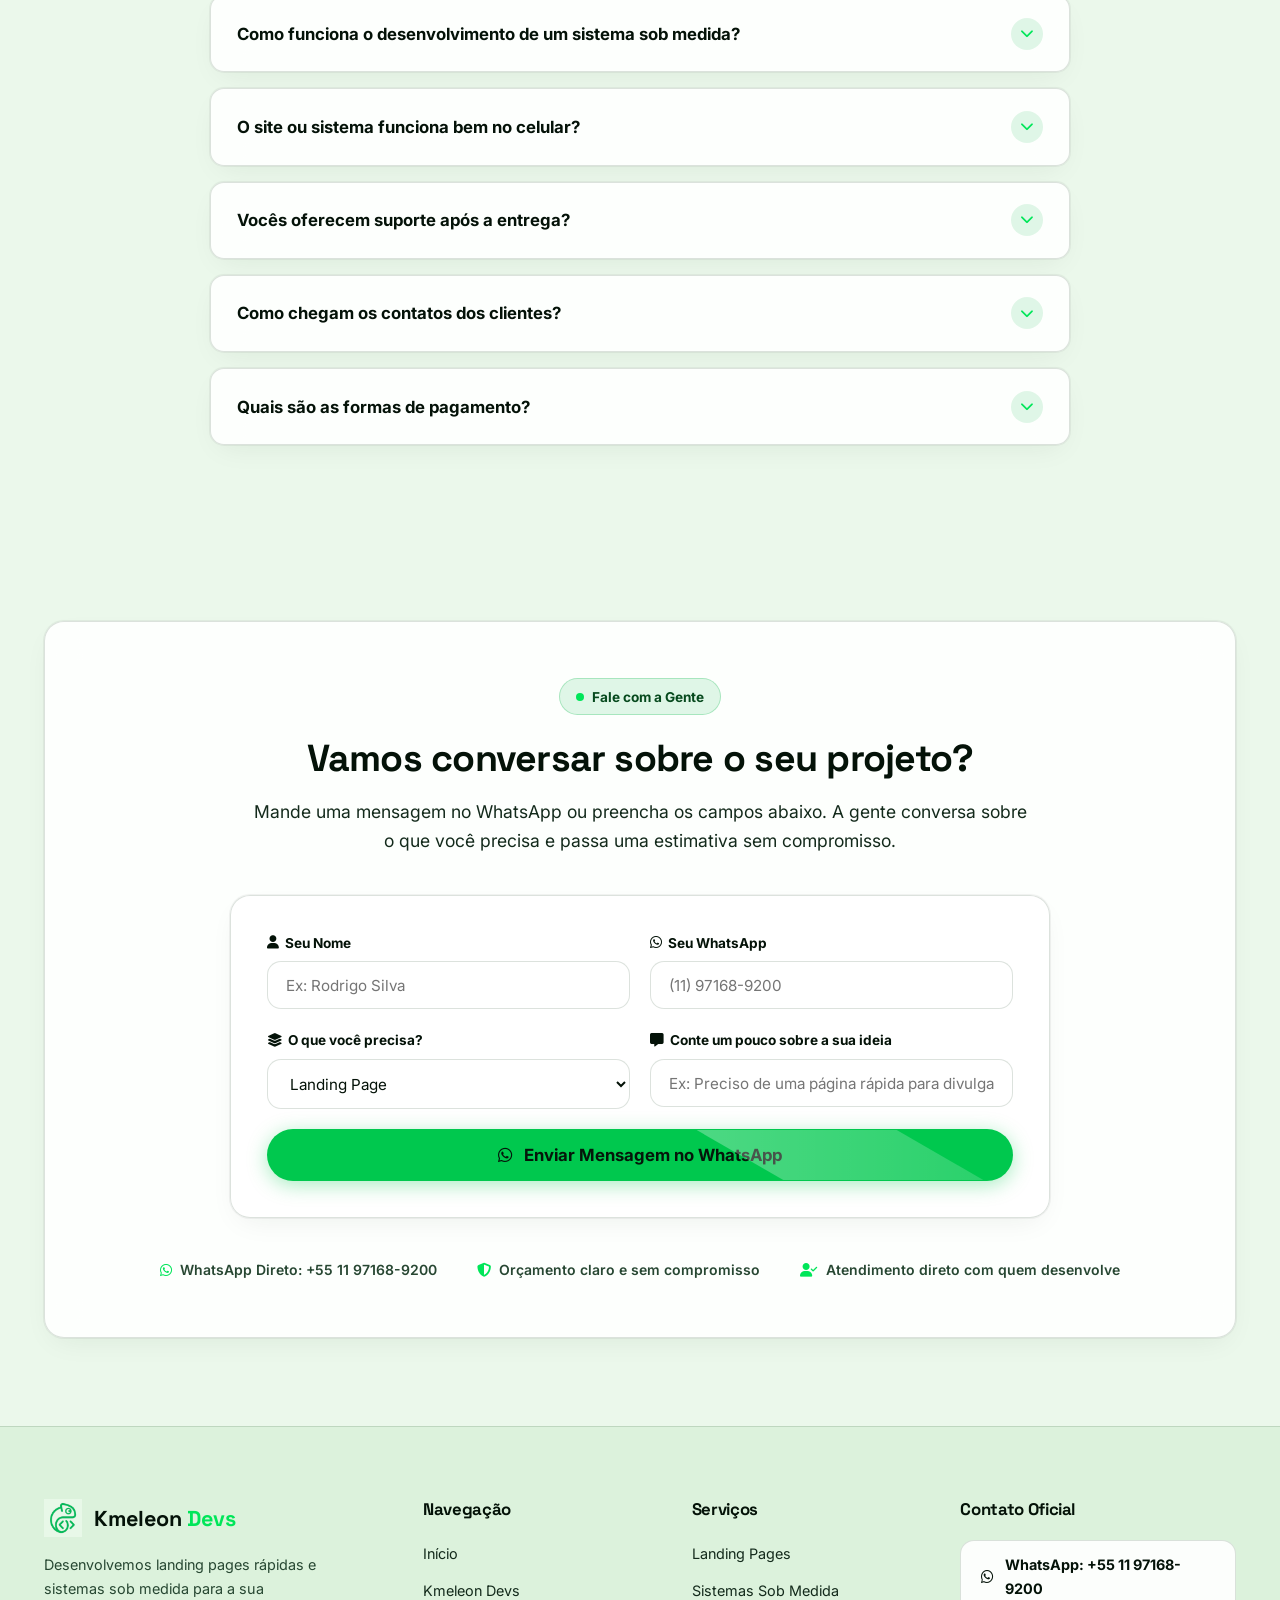
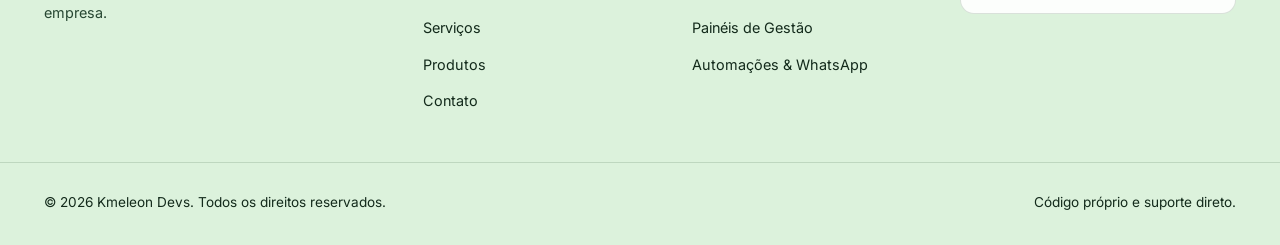
==== commit c8f9df30: "fix(ui): remove menu lateral drawer da direita em favor do dock mobile tab bar" ====
--- a/index.html
+++ b/index.html
@@ -90,84 +90,10 @@
           <span>Falar no WhatsApp</span>
         </a>
 
-        <!-- Hamburger Menu Button -->
-        <button id="sidebar-open-btn" class="hamburger-btn" aria-label="Abrir menu de navegação" aria-expanded="false" aria-controls="sidebar-nav">
-          <span class="hamburger-line"></span>
-          <span class="hamburger-line"></span>
-          <span class="hamburger-line"></span>
-        </button>
       </div>
 
     </div>
   </header>
-
-  <!-- SIDEBAR (DRAWER) -->
-  <aside id="sidebar-nav" class="sidebar-drawer" aria-hidden="true">
-    <div class="sidebar-header">
-      <div class="sidebar-logo">
-        <img src="imagens/kmeleon-icon-light.png" alt="Kmeleon Devs" class="logo-img logo-light">
-        <img src="imagens/kmeleon-icon-dark.png" alt="Kmeleon Devs" class="logo-img logo-dark">
-        <span class="brand-name">Kmeleon<span class="brand-highlight"> Devs</span></span>
-      </div>
-      <button id="sidebar-close-btn" class="sidebar-close-btn" aria-label="Fechar menu">
-        <i class="fa-solid fa-xmark" aria-hidden="true"></i>
-      </button>
-    </div>
-
-    <div class="sidebar-body">
-      <nav class="sidebar-nav-links" aria-label="Navegação Lateral">
-        <ul>
-          <li>
-            <a href="#inicio" class="sidebar-link active">
-              <i class="fa-solid fa-house" aria-hidden="true"></i>
-              <span>Início</span>
-            </a>
-          </li>
-          <li>
-            <a href="#sobre" class="sidebar-link">
-              <i class="fa-solid fa-circle-info" aria-hidden="true"></i>
-              <span>Kmeleon Devs</span>
-            </a>
-          </li>
-          <li>
-            <a href="#servicos" class="sidebar-link">
-              <i class="fa-solid fa-laptop-code" aria-hidden="true"></i>
-              <span>Serviços</span>
-            </a>
-          </li>
-          <li>
-            <a href="#produtos" class="sidebar-link">
-              <i class="fa-solid fa-cubes-stacked" aria-hidden="true"></i>
-              <span>Produtos</span>
-            </a>
-          </li>
-          <li>
-            <a href="#contato" class="sidebar-link">
-              <i class="fa-solid fa-paper-plane" aria-hidden="true"></i>
-              <span>Contato</span>
-            </a>
-          </li>
-        </ul>
-      </nav>
-
-      <div class="sidebar-theme-box">
-        <span class="sidebar-theme-title">Aparência</span>
-        <button id="sidebar-theme-toggle" class="sidebar-theme-btn" type="button">
-          <i class="fa-solid fa-circle-half-stroke" aria-hidden="true"></i>
-          <span id="sidebar-theme-text">Alternar para Modo Escuro</span>
-        </button>
-      </div>
-
-      <div class="sidebar-footer">
-        <a href="https://wa.me/5511971689200?text=Ol%C3%A1!%20Gostaria%20de%20um%20or%C3%A7amento%20com%20a%20Kmeleon%20Devs." target="_blank" rel="noopener noreferrer" class="btn btn-neon btn-block">
-          <i class="fa-brands fa-whatsapp" aria-hidden="true"></i>
-          <span>Falar no WhatsApp</span>
-        </a>
-      </div>
-    </div>
-  </aside>
-  <!-- Backdrop Overlay -->
-  <div id="sidebar-overlay" class="sidebar-overlay" aria-hidden="true"></div>
 
   <!-- MAIN CONTENT -->
   <main id="main-content">
--- a/css/style.css
+++ b/css/style.css
@@ -674,178 +674,10 @@
   color: var(--neon-green);
 }
 
-.hamburger-btn {
-  display: none;
-  flex-direction: column;
-  justify-content: center;
-  gap: 5px;
-  width: 44px;
-  height: 44px;
-  min-width: 44px;
-  min-height: 44px;
-  padding: 9px;
-  background: var(--bg-card);
-  border: 1px solid var(--border-color);
-  border-radius: var(--radius-sm);
-  cursor: pointer;
-}
-
-.hamburger-line {
-  width: 100%;
-  height: 2px;
-  background: var(--text-primary);
-  border-radius: 2px;
-  transition: transform var(--transition-fast), opacity var(--transition-fast);
-}
-
-@media (max-width: 992px) {
+@media (max-width: 768px) {
   .desktop-nav {
     display: none;
   }
-  .hamburger-btn {
-    display: flex;
-  }
-}
-
-/* --------------------------------------------------------------------------
-   7. SIDEBAR DRAWER (MOBILE NAV)
-   -------------------------------------------------------------------------- */
-.sidebar-drawer {
-  position: fixed;
-  top: 0;
-  right: -320px;
-  width: 300px;
-  height: 100vh;
-  background: var(--bg-drawer);
-  border-left: 1px solid var(--border-color);
-  box-shadow: -10px 0 40px rgba(0, 0, 0, 0.4);
-  z-index: 200;
-  display: flex;
-  flex-direction: column;
-  transition: right 0.35s cubic-bezier(0.16, 1, 0.3, 1);
-  overflow-y: auto;
-}
-
-.sidebar-drawer.active {
-  right: 0;
-}
-
-.sidebar-header {
-  padding: 1.25rem 1.5rem;
-  display: flex;
-  align-items: center;
-  justify-content: space-between;
-  border-bottom: 1px solid var(--border-color);
-}
-
-.sidebar-logo {
-  display: flex;
-  align-items: center;
-  gap: 0.65rem;
-  font-family: var(--font-heading);
-  font-size: 1.15rem;
-  font-weight: 800;
-}
-
-.sidebar-close-btn {
-  width: 44px;
-  height: 44px;
-  min-width: 44px;
-  min-height: 44px;
-  background: transparent;
-  border: 1px solid var(--border-color);
-  border-radius: 50%;
-  color: var(--text-primary);
-  font-size: 1.15rem;
-  cursor: pointer;
-  display: flex;
-  align-items: center;
-  justify-content: center;
-}
-
-.sidebar-body {
-  padding: 1.5rem;
-  display: flex;
-  flex-direction: column;
-  gap: 1.5rem;
-  flex: 1;
-}
-
-.sidebar-nav-links ul {
-  display: flex;
-  flex-direction: column;
-  gap: 0.65rem;
-}
-
-.sidebar-link {
-  display: flex;
-  align-items: center;
-  gap: 0.85rem;
-  padding: 0.85rem 1rem;
-  border-radius: var(--radius-md);
-  font-weight: 600;
-  font-size: 0.95rem;
-  color: var(--text-primary);
-  background: var(--bg-card);
-  border: 1px solid var(--border-color);
-  transition: all var(--transition-fast);
-}
-
-.sidebar-link.active, .sidebar-link:hover {
-  border-color: var(--neon-green);
-  background: rgba(0, 200, 75, 0.12);
-  color: var(--neon-green);
-}
-
-.sidebar-theme-box {
-  padding: 1rem;
-  background: var(--bg-card);
-  border: 1px solid var(--border-color);
-  border-radius: var(--radius-md);
-}
-
-.sidebar-theme-title {
-  display: block;
-  font-size: 0.8rem;
-  font-weight: 700;
-  text-transform: uppercase;
-  color: var(--text-muted);
-  margin-bottom: 0.5rem;
-}
-
-.sidebar-theme-btn {
-  width: 100%;
-  padding: 0.7rem;
-  border-radius: var(--radius-sm);
-  background: var(--bg-primary);
-  border: 1px solid var(--border-color);
-  color: var(--text-primary);
-  font-weight: 600;
-  font-size: 0.875rem;
-  display: flex;
-  align-items: center;
-  justify-content: center;
-  gap: 0.5rem;
-  cursor: pointer;
-}
-
-.sidebar-overlay {
-  position: fixed;
-  top: 0;
-  left: 0;
-  width: 100vw;
-  height: 100vh;
-  background: rgba(0, 0, 0, 0.6);
-  backdrop-filter: blur(4px);
-  z-index: 150;
-  opacity: 0;
-  pointer-events: none;
-  transition: opacity 0.3s ease;
-}
-
-.sidebar-overlay.active {
-  opacity: 1;
-  pointer-events: auto;
 }
 
 /* --------------------------------------------------------------------------
@@ -2911,29 +2743,7 @@
     padding: 1.5rem 1.25rem;
   }
 
-  /* 7. DRAWER (SIDEBAR) MOBILE POLISH */
-  .sidebar-drawer {
-    width: min(320px, 86vw);
-    border-left: 1px solid var(--border-color);
-  }
-
-  .sidebar-body {
-    padding: 1.25rem;
-    padding-bottom: calc(1.5rem + env(safe-area-inset-bottom, 0px));
-  }
-
-  .sidebar-link {
-    min-height: 46px;
-  }
-
-  .sidebar-close-btn {
-    width: 44px;
-    height: 44px;
-    min-width: 44px;
-    min-height: 44px;
-  }
-
-  /* 8. SERVICES & ABOUT PADS */
+  /* 7. SERVICES & ABOUT PADS */
   .service-card {
     padding: 2rem 1.5rem;
   }
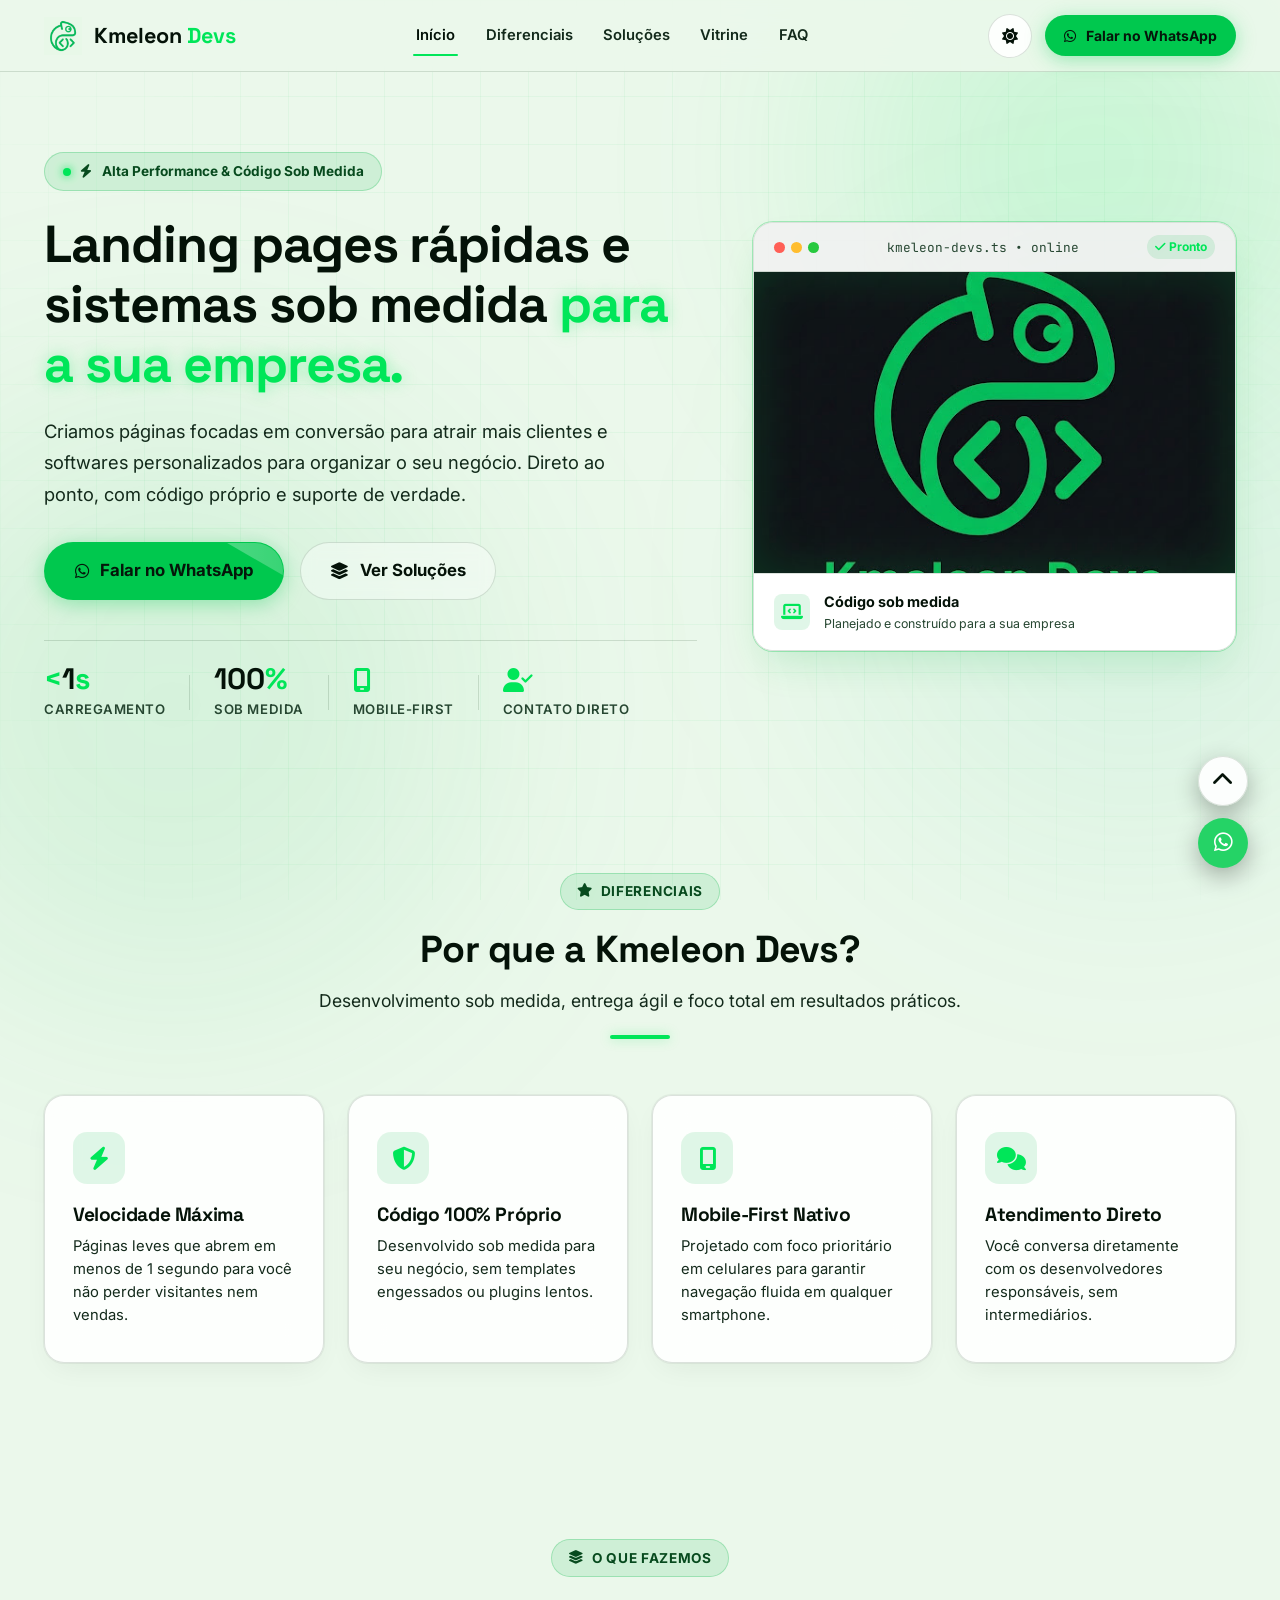
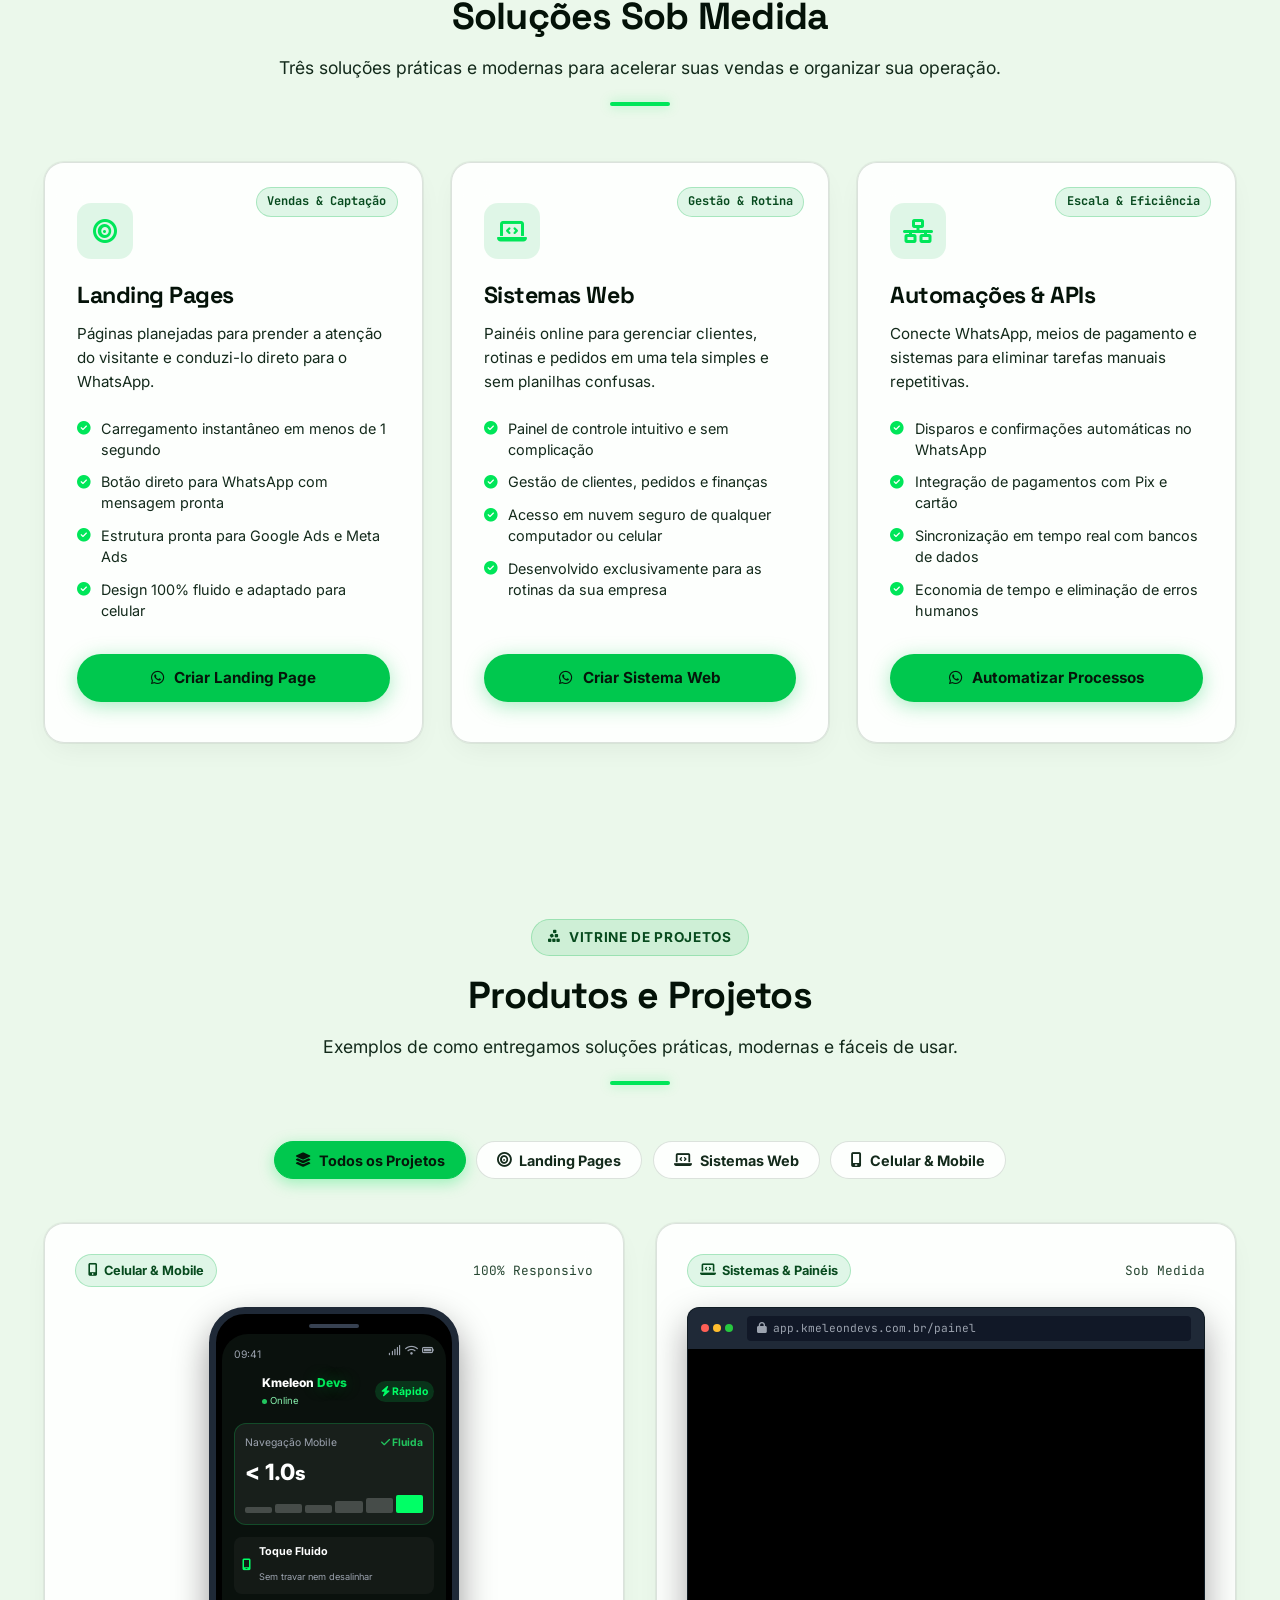
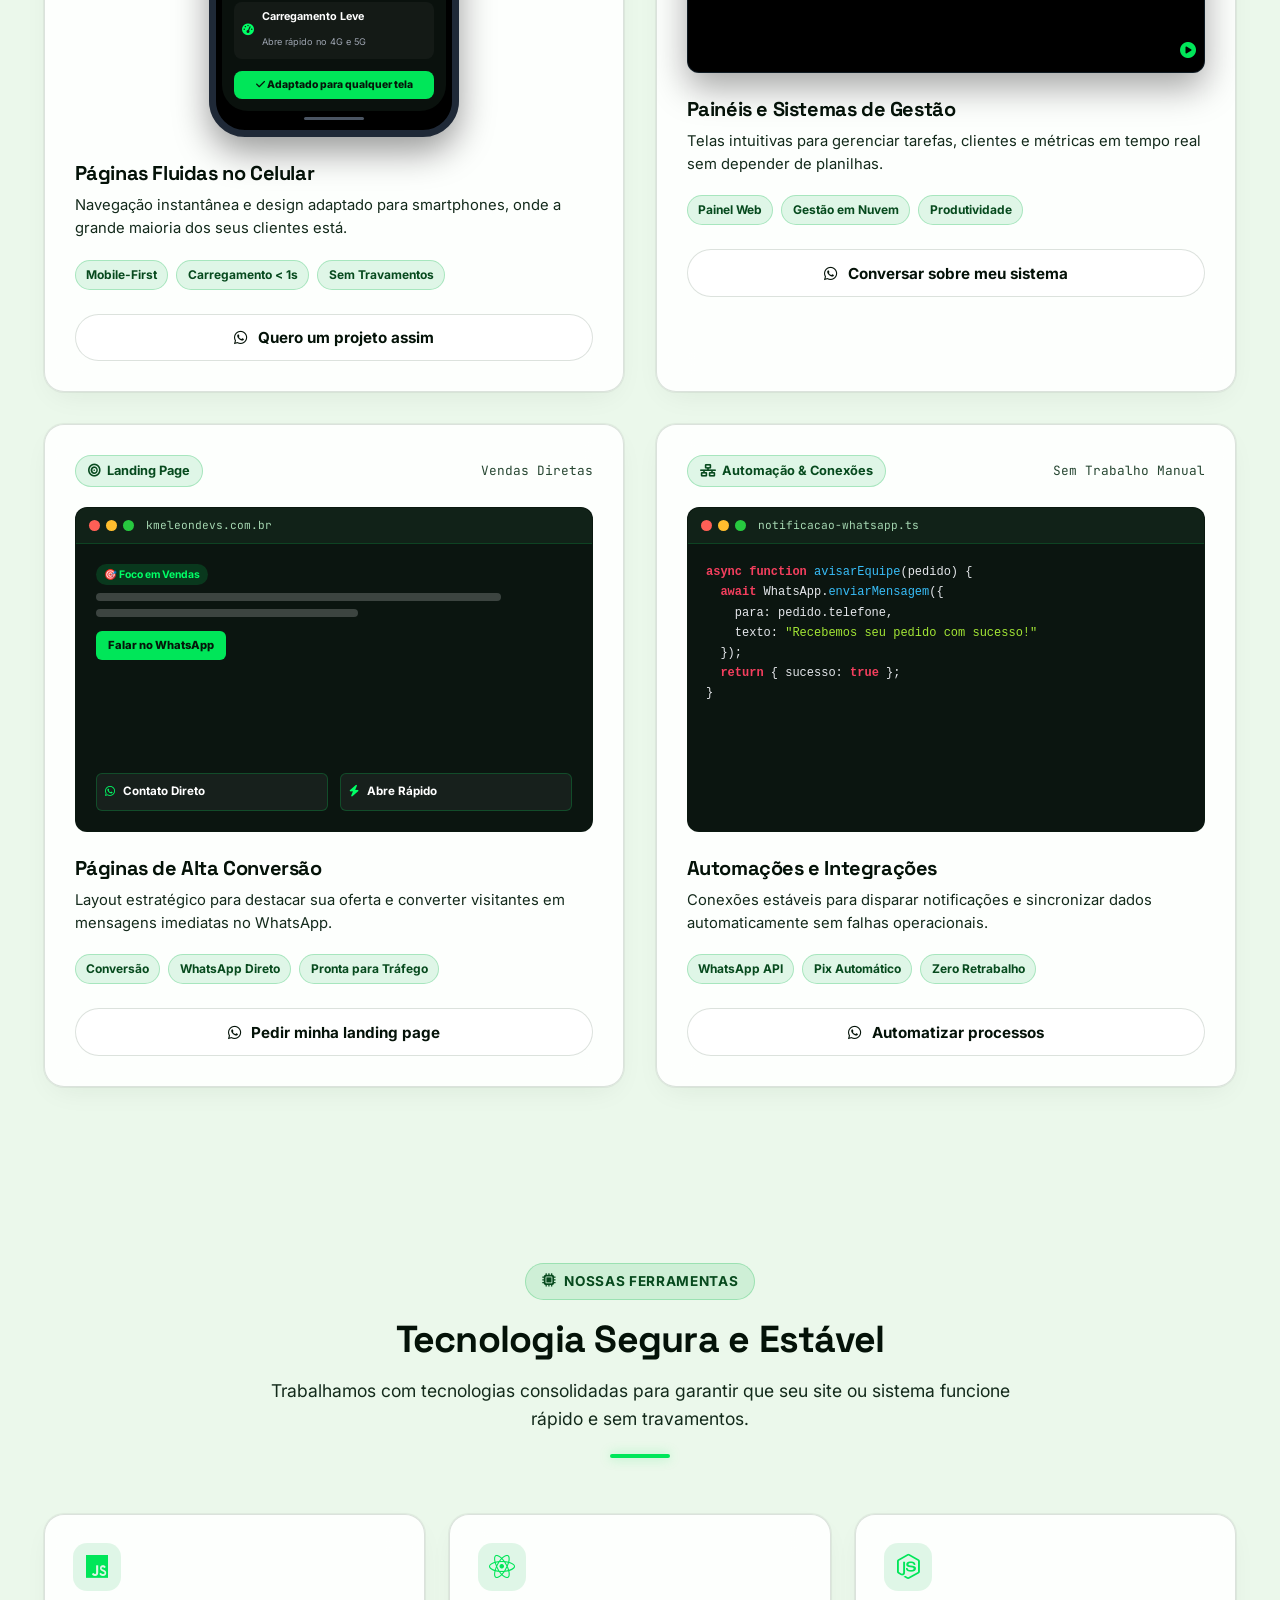
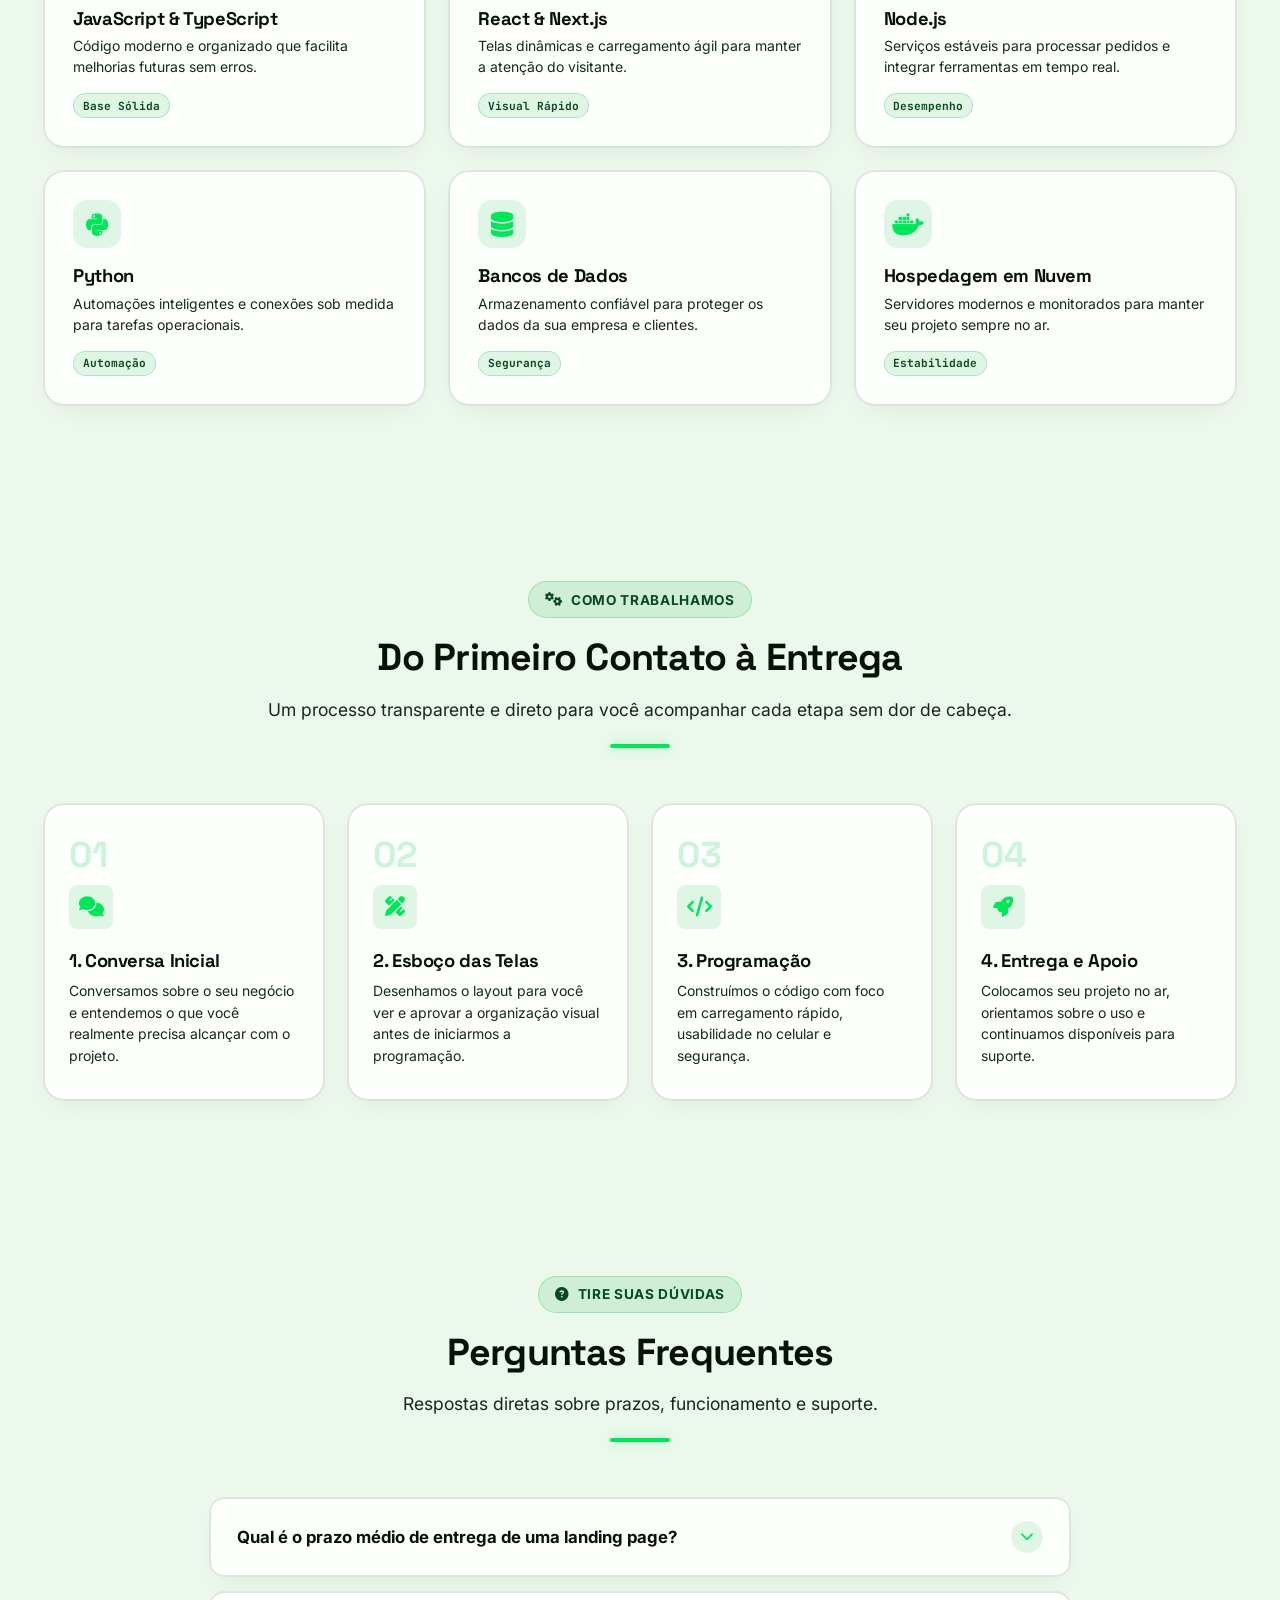
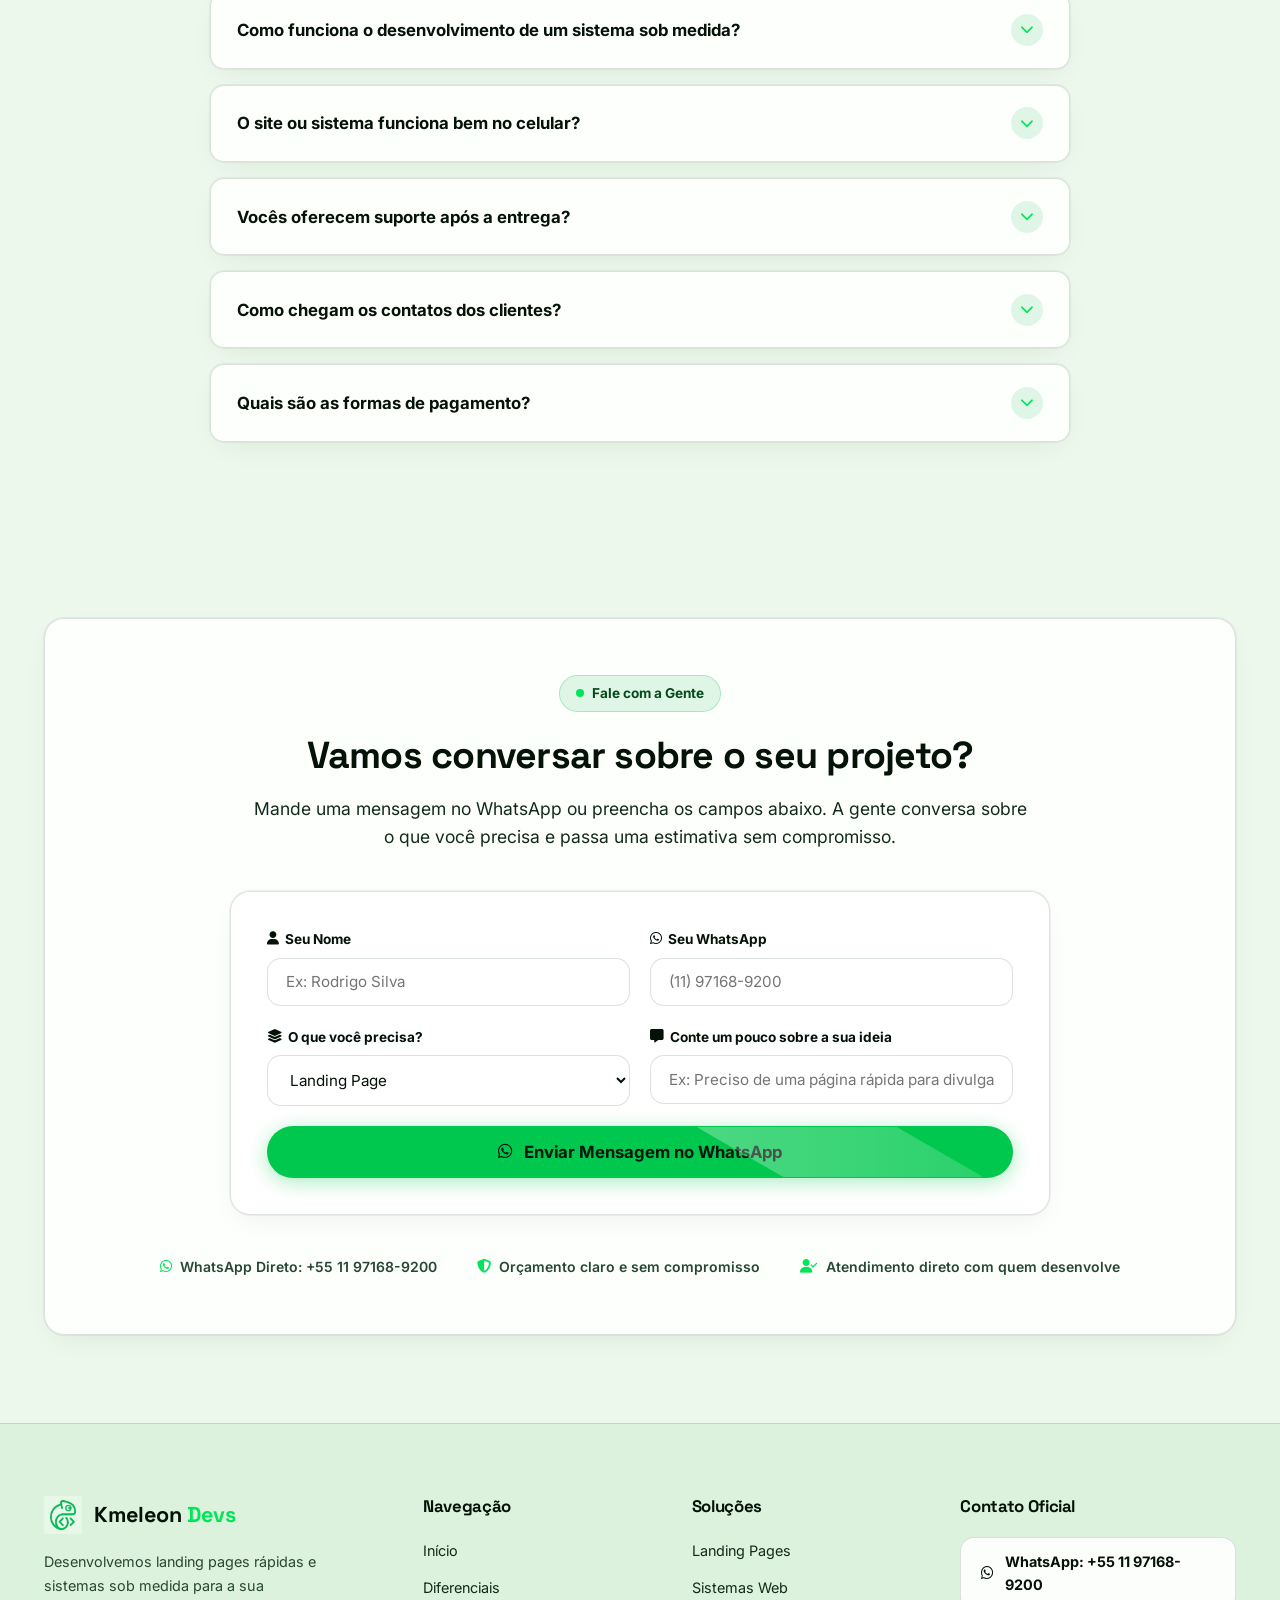
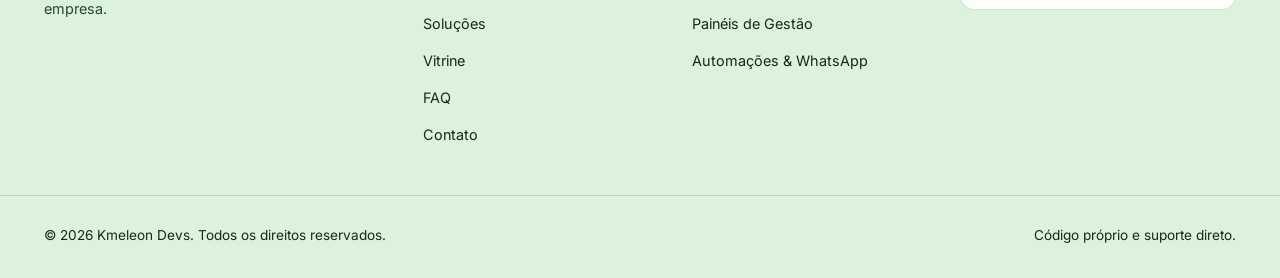
==== commit 7c901080: "feat(flow): reformulacao no padrao AnyDesk com reducao de textos e remocao do simulador" ====
--- a/index.html
+++ b/index.html
@@ -67,9 +67,10 @@
       <nav class="desktop-nav" aria-label="Navegação Principal">
         <ul class="nav-list">
           <li><a href="#inicio" class="nav-link active">Início</a></li>
-          <li><a href="#sobre" class="nav-link">Kmeleon Devs</a></li>
-          <li><a href="#servicos" class="nav-link">Serviços</a></li>
-          <li><a href="#produtos" class="nav-link">Produtos</a></li>
+          <li><a href="#diferenciais" class="nav-link">Diferenciais</a></li>
+          <li><a href="#solucoes" class="nav-link">Soluções</a></li>
+          <li><a href="#produtos" class="nav-link">Vitrine</a></li>
+          <li><a href="#faq" class="nav-link">FAQ</a></li>
         </ul>
       </nav>
 
@@ -105,26 +106,26 @@
         <div class="hero-content">
           <div class="hero-badge">
             <span class="badge-pulse" aria-hidden="true"></span>
-            <i class="fa-solid fa-code" aria-hidden="true"></i>
-            <span>Desenvolvimento Web & Software</span>
+            <i class="fa-solid fa-bolt" aria-hidden="true"></i>
+            <span>Alta Performance & Código Sob Medida</span>
           </div>
 
           <h1 class="hero-title">
-            Criamos landing pages rápidas e sistemas sob medida <span class="text-highlight">para a sua empresa.</span>
+            Landing pages rápidas e sistemas sob medida <span class="text-highlight">para a sua empresa.</span>
           </h1>
 
           <p class="hero-description">
-            Desenvolvemos páginas focadas em vendas e softwares que organizam a rotina do seu negócio. Direto ao ponto, com código próprio e suporte de quem realmente entende do assunto.
+            Criamos páginas focadas em conversão para atrair mais clientes e softwares personalizados para organizar o seu negócio. Direto ao ponto, com código próprio e suporte de verdade.
           </p>
 
           <div class="hero-cta-group">
-            <a href="https://wa.me/5511971689200?text=Ol%C3%A1!%20Gostaria%20de%20conversar%20sobre%20um%20projeto%20com%20a%20Kmeleon%20Devs." target="_blank" rel="noopener noreferrer" class="btn btn-neon btn-lg">
+            <a href="https://wa.me/5511971689200?text=Ol%C3%A1!%20Gostaria%20de%20conversar%20sobre%20um%20projeto%20com%20a%20Kmeleon%20Devs." target="_blank" rel="noopener noreferrer" class="btn btn-neon btn-lg pulse-btn">
               <i class="fa-brands fa-whatsapp" aria-hidden="true"></i>
               <span>Falar no WhatsApp</span>
             </a>
-            <a href="#servicos" class="btn btn-outline btn-lg">
-              <i class="fa-solid fa-arrow-down" aria-hidden="true"></i>
-              <span>Ver Serviços</span>
+            <a href="#solucoes" class="btn btn-outline btn-lg">
+              <i class="fa-solid fa-layer-group" aria-hidden="true"></i>
+              <span>Ver Soluções</span>
             </a>
           </div>
 
@@ -132,13 +133,6 @@
           <div class="hero-stats">
             <div class="stat-item">
               <div class="stat-number-wrap">
-                <span class="stat-number count-up" data-target="100">100</span><span class="stat-suffix">%</span>
-              </div>
-              <span class="stat-label">Sob Medida</span>
-            </div>
-            <div class="stat-divider" aria-hidden="true"></div>
-            <div class="stat-item">
-              <div class="stat-number-wrap">
                 <span class="stat-prefix">&lt;</span><span class="stat-number count-up" data-target="1" data-decimals="0">1</span><span class="stat-suffix">s</span>
               </div>
               <span class="stat-label">Carregamento</span>
@@ -148,7 +142,14 @@
               <div class="stat-number-wrap">
                 <span class="stat-number count-up" data-target="100">100</span><span class="stat-suffix">%</span>
               </div>
-              <span class="stat-label">Foco no Celular</span>
+              <span class="stat-label">Sob Medida</span>
+            </div>
+            <div class="stat-divider" aria-hidden="true"></div>
+            <div class="stat-item">
+              <div class="stat-number-wrap">
+                <span class="stat-label-icon"><i class="fa-solid fa-mobile-screen" style="font-size: 1.5rem; color: var(--neon-green);"></i></span>
+              </div>
+              <span class="stat-label">Mobile-First</span>
             </div>
             <div class="stat-divider" aria-hidden="true"></div>
             <div class="stat-item">
@@ -204,105 +205,62 @@
       </div>
     </section>
 
-    <!-- 2. KMELEON DEVS (SOBRE) -->
-    <section id="sobre" class="section about-section">
+    <!-- 2. DIFERENCIAIS (ESTILO ANYDESK) -->
+    <section id="diferenciais" class="section differentials-section">
       <div class="container">
         
         <div class="section-header">
           <div class="section-tag">
-            <i class="fa-solid fa-circle-info" aria-hidden="true"></i>
-            <span>Quem somos</span>
-          </div>
-          <h2 class="section-title">Kmeleon Devs</h2>
+            <i class="fa-solid fa-star" aria-hidden="true"></i>
+            <span>Diferenciais</span>
+          </div>
+          <h2 class="section-title">Por que a Kmeleon Devs?</h2>
+          <p class="section-subtitle">
+            Desenvolvimento sob medida, entrega ágil e foco total em resultados práticos.
+          </p>
           <div class="section-line" aria-hidden="true"></div>
         </div>
 
-        <div class="about-grid">
+        <div class="differentials-grid">
           
-          <!-- Institutional Content Card -->
-          <div class="about-card-main glass-panel">
-            
-            <div class="quote-badge" aria-hidden="true">
-              <i class="fa-solid fa-quote-left"></i>
-            </div>
-
-            <!-- Exact Lead Quote -->
-            <blockquote class="about-highlight-phrase">
-              "A gente se adapta ao que o seu negócio precisa, e não o contrário."
-            </blockquote>
-
-            <!-- Body Text -->
-            <div class="about-paragraphs">
-              <p>
-                A <strong>Kmeleon Devs</strong> nasceu para descomplicar a tecnologia para empresas e profissionais autônomos. Em vez de empurrar modelos prontos que não resolvem seu problema, nós ouvimos a sua necessidade e criamos a solução certa para o seu momento.
-              </p>
-              
-              <p>
-                Trabalhamos em duas frentes: <strong>landing pages diretas ao ponto</strong>, feitas para atrair contatos e clientes, e <strong>sistemas sob medida</strong>, pensados para organizar tarefas, cadastros e operações sem dor de cabeça.
-              </p>
-
-              <div class="about-callout">
-                <div class="callout-icon">
-                  <i class="fa-solid fa-handshake" aria-hidden="true"></i>
-                </div>
-                <p class="about-conclusion">
-                  Você conversa direto com quem desenvolve seu projeto, com linguagem simples, prazos realistas e sem termos técnicos difíceis.
-                </p>
-              </div>
-            </div>
-
-            <div class="about-cta-row">
-              <a href="https://wa.me/5511971689200?text=Ol%C3%A1!%20Li%20sobre%20a%20Kmeleon%20Devs%20e%20quero%20conversar%20sobre%20meu%20projeto." target="_blank" rel="noopener noreferrer" class="btn btn-neon">
-                <i class="fa-brands fa-whatsapp" aria-hidden="true"></i>
-                <span>Conversar no WhatsApp</span>
-              </a>
-            </div>
-
-          </div>
-
-          <!-- Feature Cards / DNA Chameleon Pillars -->
-          <div class="about-pillars">
-            
-            <div class="pillar-card glass-panel">
-              <div class="pillar-icon-box">
-                <i class="fa-solid fa-sliders" aria-hidden="true"></i>
-              </div>
-              <div class="pillar-info">
-                <h3>Soluções Personalizadas</h3>
-                <p>Criamos o design e o código de acordo com o que você precisa, sem empurrar funções inúteis ou templates genéricos.</p>
-              </div>
-            </div>
-
-            <div class="pillar-card glass-panel">
-              <div class="pillar-icon-box">
-                <i class="fa-solid fa-calendar-check" aria-hidden="true"></i>
-              </div>
-              <div class="pillar-info">
-                <h3>Entrega Sem Enrolação</h3>
-                <p>Prazos combinados com clareza e acompanhamento de cada etapa do projeto, para você saber exatamente o que está acontecendo.</p>
-              </div>
-            </div>
-
-            <div class="pillar-card glass-panel">
-              <div class="pillar-icon-box">
-                <i class="fa-solid fa-mobile-screen" aria-hidden="true"></i>
-              </div>
-              <div class="pillar-info">
-                <h3>Foco na Prática</h3>
-                <p>Páginas que carregam rápido no celular e sistemas fáceis de usar pela sua equipe no dia a dia.</p>
-              </div>
-            </div>
-
-            <div class="pillar-card glass-panel">
-              <div class="pillar-icon-box">
-                <i class="fa-solid fa-headset" aria-hidden="true"></i>
-              </div>
-              <div class="pillar-info">
-                <h3>Suporte de Verdade</h3>
-                <p>Estamos disponíveis para tirar dúvidas, fazer ajustes e manter seu projeto no ar funcionando sem preocupação.</p>
-              </div>
-            </div>
-
+          <div class="differential-card glass-panel">
+            <div class="differential-icon-box">
+              <i class="fa-solid fa-bolt" aria-hidden="true"></i>
+            </div>
+            <div class="differential-info">
+              <h3>Velocidade Máxima</h3>
+              <p>Páginas leves que abrem em menos de 1 segundo para você não perder visitantes nem vendas.</p>
+            </div>
+          </div>
+
+          <div class="differential-card glass-panel">
+            <div class="differential-icon-box">
+              <i class="fa-solid fa-shield-halved" aria-hidden="true"></i>
+            </div>
+            <div class="differential-info">
+              <h3>Código 100% Próprio</h3>
+              <p>Desenvolvido sob medida para seu negócio, sem templates engessados ou plugins lentos.</p>
+            </div>
+          </div>
+
+          <div class="differential-card glass-panel">
+            <div class="differential-icon-box">
+              <i class="fa-solid fa-mobile-screen" aria-hidden="true"></i>
+            </div>
+            <div class="differential-info">
+              <h3>Mobile-First Nativo</h3>
+              <p>Projetado com foco prioritário em celulares para garantir navegação fluida em qualquer smartphone.</p>
+            </div>
+          </div>
+
+          <div class="differential-card glass-panel">
+            <div class="differential-icon-box">
+              <i class="fa-solid fa-comments" aria-hidden="true"></i>
+            </div>
+            <div class="differential-info">
+              <h3>Atendimento Direto</h3>
+              <p>Você conversa diretamente com os desenvolvedores responsáveis, sem intermediários.</p>
+            </div>
           </div>
 
         </div>
@@ -310,8 +268,8 @@
       </div>
     </section>
 
-    <!-- 3. SERVIÇOS -->
-    <section id="servicos" class="section services-section">
+    <!-- 3. SOLUÇÕES -->
+    <section id="solucoes" class="section services-section">
       <div class="container">
         
         <div class="section-header">
@@ -319,18 +277,18 @@
             <i class="fa-solid fa-layer-group" aria-hidden="true"></i>
             <span>O que fazemos</span>
           </div>
-          <h2 class="section-title">Serviços</h2>
+          <h2 class="section-title">Soluções Sob Medida</h2>
           <p class="section-subtitle">
-            Duas soluções práticas para ajudar sua empresa a vender mais e trabalhar melhor.
+            Três soluções práticas e modernas para acelerar suas vendas e organizar sua operação.
           </p>
           <div class="section-line" aria-hidden="true"></div>
         </div>
 
         <div class="services-grid">
           
-          <!-- Frente 1: Landing Pages -->
-          <div class="service-card glass-panel featured-service">
-            <div class="service-badge">Para Vendas & Captação</div>
+          <!-- Solução 1: Landing Pages -->
+          <div class="service-card glass-panel">
+            <div class="service-badge">Vendas & Captação</div>
             
             <div class="service-icon-wrap">
               <i class="fa-solid fa-bullseye" aria-hidden="true"></i>
@@ -338,270 +296,122 @@
 
             <h3 class="service-title">Landing Pages</h3>
             <p class="service-desc">
-              Páginas planejadas para apresentar seu produto ou serviço e conduzir o visitante a entrar em contato com você.
+              Páginas planejadas para prender a atenção do visitante e conduzi-lo direto para o WhatsApp.
             </p>
 
             <div class="service-features-list">
               <div class="feature-bullet">
                 <i class="fa-solid fa-circle-check" aria-hidden="true"></i>
-                <span><strong>Feita para celular:</strong> Carrega rápido e funciona de forma fluida em qualquer smartphone.</span>
+                <span>Carregamento instantâneo em menos de 1 segundo</span>
               </div>
               <div class="feature-bullet">
                 <i class="fa-solid fa-circle-check" aria-hidden="true"></i>
-                <span><strong>Mensagem clara:</strong> Estrutura direta para tirar dúvidas e passar confiança ao cliente.</span>
+                <span>Botão direto para WhatsApp com mensagem pronta</span>
               </div>
               <div class="feature-bullet">
                 <i class="fa-solid fa-circle-check" aria-hidden="true"></i>
-                <span><strong>Botão para WhatsApp:</strong> Conduz o visitante direto para conversar com você ou sua equipe.</span>
+                <span>Estrutura pronta para Google Ads e Meta Ads</span>
               </div>
               <div class="feature-bullet">
                 <i class="fa-solid fa-circle-check" aria-hidden="true"></i>
-                <span><strong>Pronta para anúncios:</strong> Estrutura preparada para receber tráfego do Google, Instagram e Facebook.</span>
+                <span>Design 100% fluido e adaptado para celular</span>
               </div>
             </div>
 
             <div class="service-footer">
               <a href="https://wa.me/5511971689200?text=Ol%C3%A1!%20Quero%20um%20or%C3%A7amento%20para%20uma%20Landing%20Page%20com%20a%20Kmeleon%20Devs." target="_blank" rel="noopener noreferrer" class="btn btn-neon btn-block">
                 <i class="fa-brands fa-whatsapp" aria-hidden="true"></i>
-                <span>Pedir orçamento de landing page</span>
+                <span>Criar Landing Page</span>
               </a>
             </div>
           </div>
 
-          <!-- Frente 2: Sistemas & Softwares Sob Medida -->
-          <div class="service-card glass-panel featured-service">
-            <div class="service-badge">Para Gestão & Rotina</div>
+          <!-- Solução 2: Sistemas Web & Painéis -->
+          <div class="service-card glass-panel">
+            <div class="service-badge">Gestão & Rotina</div>
             
             <div class="service-icon-wrap">
               <i class="fa-solid fa-laptop-code" aria-hidden="true"></i>
             </div>
 
-            <h3 class="service-title">Sistemas Sob Medida</h3>
+            <h3 class="service-title">Sistemas Web</h3>
             <p class="service-desc">
-              Painéis e programas online criados especificamente para atender os processos e necessidades da sua empresa.
+              Painéis online para gerenciar clientes, rotinas e pedidos em uma tela simples e sem planilhas confusas.
             </p>
 
             <div class="service-features-list">
               <div class="feature-bullet">
                 <i class="fa-solid fa-circle-check" aria-hidden="true"></i>
-                <span><strong>Painel de controle:</strong> Acompanhe pedidos, clientes e finanças em uma tela limpa e organizada.</span>
+                <span>Painel de controle intuitivo e sem complicação</span>
               </div>
               <div class="feature-bullet">
                 <i class="fa-solid fa-circle-check" aria-hidden="true"></i>
-                <span><strong>Menos trabalho manual:</strong> Automatize rotinas repetitivas para economizar o tempo da sua equipe.</span>
+                <span>Gestão de clientes, pedidos e finanças</span>
               </div>
               <div class="feature-bullet">
                 <i class="fa-solid fa-circle-check" aria-hidden="true"></i>
-                <span><strong>Integrações úteis:</strong> Conecte com WhatsApp, pagamentos (Pix e cartão) e seus outros sistemas.</span>
+                <span>Acesso em nuvem seguro de qualquer computador ou celular</span>
               </div>
               <div class="feature-bullet">
                 <i class="fa-solid fa-circle-check" aria-hidden="true"></i>
-                <span><strong>Fácil de usar:</strong> Interface simples e intuitiva, sem complicação para quem opera no dia a dia.</span>
+                <span>Desenvolvido exclusivamente para as rotinas da sua empresa</span>
               </div>
             </div>
 
             <div class="service-footer">
               <a href="https://wa.me/5511971689200?text=Ol%C3%A1!%20Gostaria%20de%20um%20or%C3%A7amento%20para%20desenvolvimento%20de%20sistema%20sob%20medida%20com%20a%20Kmeleon%20Devs." target="_blank" rel="noopener noreferrer" class="btn btn-neon btn-block">
                 <i class="fa-brands fa-whatsapp" aria-hidden="true"></i>
-                <span>Conversar sobre meu sistema</span>
+                <span>Criar Sistema Web</span>
               </a>
             </div>
           </div>
 
+          <!-- Solução 3: Automações & Integrações -->
+          <div class="service-card glass-panel">
+            <div class="service-badge">Escala & Eficiência</div>
+            
+            <div class="service-icon-wrap">
+              <i class="fa-solid fa-network-wired" aria-hidden="true"></i>
+            </div>
+
+            <h3 class="service-title">Automações & APIs</h3>
+            <p class="service-desc">
+              Conecte WhatsApp, meios de pagamento e sistemas para eliminar tarefas manuais repetitivas.
+            </p>
+
+            <div class="service-features-list">
+              <div class="feature-bullet">
+                <i class="fa-solid fa-circle-check" aria-hidden="true"></i>
+                <span>Disparos e confirmações automáticas no WhatsApp</span>
+              </div>
+              <div class="feature-bullet">
+                <i class="fa-solid fa-circle-check" aria-hidden="true"></i>
+                <span>Integração de pagamentos com Pix e cartão</span>
+              </div>
+              <div class="feature-bullet">
+                <i class="fa-solid fa-circle-check" aria-hidden="true"></i>
+                <span>Sincronização em tempo real com bancos de dados</span>
+              </div>
+              <div class="feature-bullet">
+                <i class="fa-solid fa-circle-check" aria-hidden="true"></i>
+                <span>Economia de tempo e eliminação de erros humanos</span>
+              </div>
+            </div>
+
+            <div class="service-footer">
+              <a href="https://wa.me/5511971689200?text=Ol%C3%A1!%20Preciso%20de%20uma%20automa%C3%A7%C3%A3o%20ou%20integra%C3%A7%C3%A3o%20de%20sistemas." target="_blank" rel="noopener noreferrer" class="btn btn-neon btn-block">
+                <i class="fa-brands fa-whatsapp" aria-hidden="true"></i>
+                <span>Automatizar Processos</span>
+              </a>
+            </div>
+          </div>
+
         </div>
 
       </div>
     </section>
 
-    <!-- 4. SIMULADOR INTERATIVO DE PROJETO & ORÇAMENTO -->
-    <section id="simulador" class="section simulator-section">
-      <div class="container">
-        
-        <div class="section-header">
-          <div class="section-tag">
-            <i class="fa-solid fa-sliders" aria-hidden="true"></i>
-            <span>Simulador Rápido</span>
-          </div>
-          <h2 class="section-title">Monte uma Ideia do Seu Projeto</h2>
-          <p class="section-subtitle">
-            Escolha o que você precisa e veja um resumo para conversarmos pelo WhatsApp.
-          </p>
-          <div class="section-line" aria-hidden="true"></div>
-        </div>
-
-        <div class="simulator-wrapper glass-panel">
-          
-          <div class="simulator-controls">
-            
-            <!-- Passo 1: Tipo de Solução -->
-            <div class="simulator-step">
-              <div class="step-title-wrap">
-                <span class="step-badge">1</span>
-                <h3 class="step-heading">Qual solução você procura?</h3>
-              </div>
-              <div class="sim-options-grid" role="radiogroup" aria-label="Tipo de Solução">
-                <button type="button" class="sim-option-card active" data-type="type" data-value="Landing Page" role="radio" aria-checked="true">
-                  <div class="opt-icon"><i class="fa-solid fa-bullseye" aria-hidden="true"></i></div>
-                  <div class="opt-content">
-                    <span class="opt-name">Landing Page</span>
-                    <span class="opt-desc">Página focada em apresentar serviços e receber contatos</span>
-                  </div>
-                  <div class="opt-check"><i class="fa-solid fa-check" aria-hidden="true"></i></div>
-                </button>
-
-                <button type="button" class="sim-option-card" data-type="type" data-value="Sistema Web / Painel" role="radio" aria-checked="false">
-                  <div class="opt-icon"><i class="fa-solid fa-laptop-code" aria-hidden="true"></i></div>
-                  <div class="opt-content">
-                    <span class="opt-name">Sistema Web / Painel</span>
-                    <span class="opt-desc">Plataforma para gerenciar clientes, rotinas e pedidos</span>
-                  </div>
-                  <div class="opt-check"><i class="fa-solid fa-check" aria-hidden="true"></i></div>
-                </button>
-
-                <button type="button" class="sim-option-card" data-type="type" data-value="Catálogo / Loja Online" role="radio" aria-checked="false">
-                  <div class="opt-icon"><i class="fa-solid fa-bag-shopping" aria-hidden="true"></i></div>
-                  <div class="opt-content">
-                    <span class="opt-name">Catálogo / Loja Online</span>
-                    <span class="opt-desc">Vitrine para mostrar produtos e receber pedidos</span>
-                  </div>
-                  <div class="opt-check"><i class="fa-solid fa-check" aria-hidden="true"></i></div>
-                </button>
-
-                <button type="button" class="sim-option-card" data-type="type" data-value="Automações & Integrações" role="radio" aria-checked="false">
-                  <div class="opt-icon"><i class="fa-solid fa-gears" aria-hidden="true"></i></div>
-                  <div class="opt-content">
-                    <span class="opt-name">Automações & Integrações</span>
-                    <span class="opt-desc">Conexão entre WhatsApp, planilhas e seus sistemas</span>
-                  </div>
-                  <div class="opt-check"><i class="fa-solid fa-check" aria-hidden="true"></i></div>
-                </button>
-              </div>
-            </div>
-
-            <!-- Passo 2: Funcionalidades Desejadas -->
-            <div class="simulator-step">
-              <div class="step-title-wrap">
-                <span class="step-badge">2</span>
-                <h3 class="step-heading">Quais recursos são importantes para você?</h3>
-              </div>
-              <div class="sim-features-grid" role="group" aria-label="Recursos adicionais">
-                <label class="sim-checkbox-card active">
-                  <input type="checkbox" name="sim-feature" value="Visual Otimizado para Celular" checked>
-                  <span class="check-box"><i class="fa-solid fa-check" aria-hidden="true"></i></span>
-                  <span class="check-label">Visual Otimizado para Celular</span>
-                </label>
-
-                <label class="sim-checkbox-card active">
-                  <input type="checkbox" name="sim-feature" value="Carregamento Rápido e Leve" checked>
-                  <span class="check-box"><i class="fa-solid fa-check" aria-hidden="true"></i></span>
-                  <span class="check-label">Carregamento Rápido e Leve</span>
-                </label>
-
-                <label class="sim-checkbox-card active">
-                  <input type="checkbox" name="sim-feature" value="Botão Direto para o WhatsApp" checked>
-                  <span class="check-box"><i class="fa-solid fa-check" aria-hidden="true"></i></span>
-                  <span class="check-label">Botão Direto para o WhatsApp</span>
-                </label>
-
-                <label class="sim-checkbox-card">
-                  <input type="checkbox" name="sim-feature" value="Painel Administrativo para Edição">
-                  <span class="check-box"><i class="fa-solid fa-check" aria-hidden="true"></i></span>
-                  <span class="check-label">Painel Administrativo para Edição</span>
-                </label>
-
-                <label class="sim-checkbox-card">
-                  <input type="checkbox" name="sim-feature" value="Integração de Pagamento Pix / Cartão">
-                  <span class="check-box"><i class="fa-solid fa-check" aria-hidden="true"></i></span>
-                  <span class="check-label">Integração Pix e Cartão</span>
-                </label>
-
-                <label class="sim-checkbox-card">
-                  <input type="checkbox" name="sim-feature" value="Suporte e Manutenção Mensal">
-                  <span class="check-box"><i class="fa-solid fa-check" aria-hidden="true"></i></span>
-                  <span class="check-label">Acompanhamento e Suporte</span>
-                </label>
-              </div>
-            </div>
-
-            <!-- Passo 3: Prazo / Urgência -->
-            <div class="simulator-step">
-              <div class="step-title-wrap">
-                <span class="step-badge">3</span>
-                <h3 class="step-heading">Qual a sua previsão de prazo?</h3>
-              </div>
-              <div class="sim-urgency-grid" role="radiogroup" aria-label="Expectativa de prazo">
-                <button type="button" class="sim-urgency-card active" data-type="urgency" data-value="Prazo Padrão (Melhor custo-benefício)" role="radio" aria-checked="true">
-                  <i class="fa-solid fa-clock" aria-hidden="true"></i>
-                  <div>
-                    <strong>Prazo Padrão</strong>
-                    <small>Entrega estruturada no melhor custo-benefício</small>
-                  </div>
-                </button>
-
-                <button type="button" class="sim-urgency-card" data-type="urgency" data-value="Prazo Prioritário (Mais rápido)" role="radio" aria-checked="false">
-                  <i class="fa-solid fa-bolt" aria-hidden="true"></i>
-                  <div>
-                    <strong>Prazo Prioritário</strong>
-                    <small>Foco total para colocar no ar com maior brevidade</small>
-                  </div>
-                </button>
-              </div>
-            </div>
-
-          </div>
-
-          <!-- Live Summary Card -->
-          <div class="simulator-summary glass-panel">
-            <div class="summary-header">
-              <div class="summary-icon"><i class="fa-solid fa-list-check" aria-hidden="true"></i></div>
-              <div>
-                <h4 class="summary-title">Resumo da Sua Ideia</h4>
-                <span class="summary-subtitle">Atualizado em tempo real</span>
-              </div>
-            </div>
-
-            <div class="summary-body">
-              <div class="summary-item">
-                <span class="sum-label">Solução Escolhida:</span>
-                <span class="sum-value" id="sum-type-val">Landing Page</span>
-              </div>
-
-              <div class="summary-item">
-                <span class="sum-label">Recursos Selecionados:</span>
-                <ul class="sum-features-list" id="sum-features-list">
-                  <li><i class="fa-solid fa-check" aria-hidden="true"></i> Visual Otimizado para Celular</li>
-                  <li><i class="fa-solid fa-check" aria-hidden="true"></i> Carregamento Rápido e Leve</li>
-                  <li><i class="fa-solid fa-check" aria-hidden="true"></i> Botão Direto para o WhatsApp</li>
-                </ul>
-              </div>
-
-              <div class="summary-item">
-                <span class="sum-label">Previsão:</span>
-                <span class="sum-value" id="sum-urgency-val">Prazo Padrão</span>
-              </div>
-
-              <div class="summary-callout">
-                <i class="fa-solid fa-check" aria-hidden="true"></i>
-                <span>Desenvolvimento com código próprio, planejado para a sua empresa.</span>
-              </div>
-            </div>
-
-            <div class="summary-footer">
-              <a href="#" id="sim-whatsapp-cta" target="_blank" rel="noopener noreferrer" class="btn btn-neon btn-block pulse-btn">
-                <i class="fa-brands fa-whatsapp" aria-hidden="true"></i>
-                <span>Conversar sobre essa ideia no WhatsApp</span>
-              </a>
-              <small class="summary-note">Conversamos sem compromisso para tirar dúvidas e passar o orçamento.</small>
-            </div>
-
-          </div>
-
-        </div>
-
-      </div>
-    </section>
-
-    <!-- 5. PRODUTOS / VITRINE (COM ABAS DE FILTRO INTERATIVAS) -->
+    <!-- 4. PRODUTOS / VITRINE (COM ABAS DE FILTRO INTERATIVAS) -->
     <section id="produtos" class="section showcase-section">
       <div class="container">
         
@@ -713,12 +523,12 @@
             <div class="showcase-card-body">
               <h3 class="showcase-item-title">Páginas Fluidas no Celular</h3>
               <p class="showcase-item-desc">
-                Navegação leve e confortável na palma da mão, onde a maioria dos seus clientes navega hoje.
+                Navegação instantânea e design adaptado para smartphones, onde a grande maioria dos seus clientes está.
               </p>
               
               <div class="showcase-tags">
-                <span class="tag">Celular</span>
-                <span class="tag">Leve</span>
+                <span class="tag">Mobile-First</span>
+                <span class="tag">Carregamento &lt; 1s</span>
                 <span class="tag">Sem Travamentos</span>
               </div>
 
@@ -772,13 +582,13 @@
             <div class="showcase-card-body">
               <h3 class="showcase-item-title">Painéis e Sistemas de Gestão</h3>
               <p class="showcase-item-desc">
-                Telas organizadas para sua equipe gerenciar rotinas, dados e clientes sem planilhas confusas.
+                Telas intuitivas para gerenciar tarefas, clientes e métricas em tempo real sem depender de planilhas.
               </p>
               
               <div class="showcase-tags">
                 <span class="tag">Painel Web</span>
-                <span class="tag">Sob Medida</span>
-                <span class="tag">Organização</span>
+                <span class="tag">Gestão em Nuvem</span>
+                <span class="tag">Produtividade</span>
               </div>
 
               <a href="https://wa.me/5511971689200?text=Ol%C3%A1!%20Vi%20a%20vitrine%20de%20sistemas%20da%20Kmeleon%20Devs%20e%20gostaria%20de%20um%20or%C3%A7amento." target="_blank" rel="noopener noreferrer" class="btn btn-outline btn-block showcase-cta">
@@ -827,15 +637,15 @@
             </div>
 
             <div class="showcase-card-body">
-              <h3 class="showcase-item-title">Páginas de Apresentação e Vendas</h3>
+              <h3 class="showcase-item-title">Páginas de Alta Conversão</h3>
               <p class="showcase-item-desc">
-                Estrutura direta para apresentar sua oferta e receber contatos de pessoas interessadas no seu produto.
+                Layout estratégico para destacar sua oferta e converter visitantes em mensagens imediatas no WhatsApp.
               </p>
               
               <div class="showcase-tags">
-                <span class="tag">Vendas</span>
-                <span class="tag">WhatsApp</span>
-                <span class="tag">Direto ao Ponto</span>
+                <span class="tag">Conversão</span>
+                <span class="tag">WhatsApp Direto</span>
+                <span class="tag">Pronta para Tráfego</span>
               </div>
 
               <a href="https://wa.me/5511971689200?text=Ol%C3%A1!%20Quero%20uma%20Landing%20Page%20para%20minhas%20divulga%C3%A7%C3%B5es%20com%20a%20Kmeleon%20Devs." target="_blank" rel="noopener noreferrer" class="btn btn-outline btn-block showcase-cta">
@@ -875,13 +685,13 @@
             <div class="showcase-card-body">
               <h3 class="showcase-item-title">Automações e Integrações</h3>
               <p class="showcase-item-desc">
-                Sistemas conectados para disparar avisos e sincronizar informações sem trabalho manual repetitivo.
+                Conexões estáveis para disparar notificações e sincronizar dados automaticamente sem falhas operacionais.
               </p>
               
               <div class="showcase-tags">
-                <span class="tag">WhatsApp</span>
-                <span class="tag">Automação</span>
-                <span class="tag">Sem Erros</span>
+                <span class="tag">WhatsApp API</span>
+                <span class="tag">Pix Automático</span>
+                <span class="tag">Zero Retrabalho</span>
               </div>
 
               <a href="https://wa.me/5511971689200?text=Ol%C3%A1!%20Preciso%20de%20uma%20automa%C3%A7%C3%A3o%20ou%20integra%C3%A7%C3%A3o%20de%20sistemas." target="_blank" rel="noopener noreferrer" class="btn btn-outline btn-block showcase-cta">
@@ -1057,7 +867,7 @@
             </button>
             <div class="faq-answer-content">
               <div class="faq-answer-inner">
-                <p>Geralmente entre <strong>5 e 10 dias úteis</strong>, dependendo do conteúdo e das integrações necessárias (como WhatsApp, formulários ou meios de pagamento). Trabalhamos com agilidade para você colocar sua oferta no ar o mais rápido possível.</p>
+                <p>Landing pages são entregues em média de <strong>5 a 10 dias úteis</strong>, com estrutura pronta para anúncios e botão de WhatsApp configurado.</p>
               </div>
             </div>
           </div>
@@ -1069,7 +879,7 @@
             </button>
             <div class="faq-answer-content">
               <div class="faq-answer-inner">
-                <p>Primeiro fazemos uma conversa para mapear as rotinas da sua empresa. Desenhamos as telas para você aprovar o visual e construímos o sistema em etapas, mostrando o funcionamento para você testar no dia a dia.</p>
+                <p>Mapeamos suas rotinas, aprovamos o visual das telas e programamos o software em etapas modulares para você testar no dia a dia.</p>
               </div>
             </div>
           </div>
@@ -1081,7 +891,7 @@
             </button>
             <div class="faq-answer-content">
               <div class="faq-answer-inner">
-                <p><strong>Sim, 100%.</strong> Criamos cada projeto pensando primeiro em quem acessa pelo celular. Os textos, botões e imagens são organizados para navegação rápida e sem desalinhamento em qualquer smartphone.</p>
+                <p><strong>Sim, 100%.</strong> Desenvolvemos com arquitetura mobile-first para garantir carregamento veloz (&lt; 1s) e navegação perfeita em qualquer smartphone.</p>
               </div>
             </div>
           </div>
@@ -1093,7 +903,7 @@
             </button>
             <div class="faq-answer-content">
               <div class="faq-answer-inner">
-                <p>Com certeza. Todo projeto entregue conta com garantia para correções e orientações de uso. Se você quiser continuar evoluindo seu sistema com novas funções, também oferecemos acompanhamento contínuo.</p>
+                <p>Com certeza. Todos os projetos contam com <strong>garantia técnica</strong>, treinamento de uso e suporte direto com quem programou seu sistema.</p>
               </div>
             </div>
           </div>
@@ -1105,7 +915,7 @@
             </button>
             <div class="faq-answer-content">
               <div class="faq-answer-inner">
-                <p>Podemos direcionar os cliques direto para o seu WhatsApp com uma mensagem inicial já pronta, ou encaminhar as informações de formulário para o seu e-mail, planilha ou sistema de CRM.</p>
+                <p>Diretamente no seu <strong>WhatsApp</strong> comercial com texto pré-definido, ou integrados a formulários, e-mails, planilhas e CRM.</p>
               </div>
             </div>
           </div>
@@ -1117,7 +927,7 @@
             </button>
             <div class="faq-answer-content">
               <div class="faq-answer-inner">
-                <p>Facilitamos o pagamento via Pix, transferência ou parcelamento no cartão de crédito. O valor costuma ser dividido em etapas atreladas às entregas combinadas.</p>
+                <p>Facilitamos via <strong>Pix, transferência ou parcelamento no cartão de crédito</strong>, com etapas de pagamento atreladas às entregas.</p>
               </div>
             </div>
           </div>
@@ -1231,20 +1041,21 @@
         <h4 class="footer-col-title">Navegação</h4>
         <ul class="footer-nav">
           <li><a href="#inicio">Início</a></li>
-          <li><a href="#sobre">Kmeleon Devs</a></li>
-          <li><a href="#servicos">Serviços</a></li>
-          <li><a href="#produtos">Produtos</a></li>
+          <li><a href="#diferenciais">Diferenciais</a></li>
+          <li><a href="#solucoes">Soluções</a></li>
+          <li><a href="#produtos">Vitrine</a></li>
+          <li><a href="#faq">FAQ</a></li>
           <li><a href="#contato">Contato</a></li>
         </ul>
       </div>
 
       <div class="footer-links-col">
-        <h4 class="footer-col-title">Serviços</h4>
+        <h4 class="footer-col-title">Soluções</h4>
         <ul class="footer-nav">
-          <li><a href="#servicos">Landing Pages</a></li>
-          <li><a href="#servicos">Sistemas Sob Medida</a></li>
-          <li><a href="#servicos">Painéis de Gestão</a></li>
-          <li><a href="#servicos">Automações & WhatsApp</a></li>
+          <li><a href="#solucoes">Landing Pages</a></li>
+          <li><a href="#solucoes">Sistemas Web</a></li>
+          <li><a href="#solucoes">Painéis de Gestão</a></li>
+          <li><a href="#solucoes">Automações & WhatsApp</a></li>
         </ul>
       </div>
 
@@ -1287,23 +1098,23 @@
       </div>
       <span>Início</span>
     </a>
-    <a href="#sobre" class="mobile-tab-item" data-target="sobre">
+    <a href="#diferenciais" class="mobile-tab-item" data-target="diferenciais">
       <div class="mobile-tab-icon-wrap">
-        <i class="fa-solid fa-circle-info" aria-hidden="true"></i>
-      </div>
-      <span>Sobre</span>
+        <i class="fa-solid fa-star" aria-hidden="true"></i>
+      </div>
+      <span>Diferenciais</span>
     </a>
-    <a href="#servicos" class="mobile-tab-item" data-target="servicos">
+    <a href="#solucoes" class="mobile-tab-item" data-target="solucoes">
       <div class="mobile-tab-icon-wrap">
         <i class="fa-solid fa-layer-group" aria-hidden="true"></i>
       </div>
-      <span>Serviços</span>
+      <span>Soluções</span>
     </a>
-    <a href="#simulador" class="mobile-tab-item" data-target="simulador">
+    <a href="#produtos" class="mobile-tab-item" data-target="produtos">
       <div class="mobile-tab-icon-wrap">
-        <i class="fa-solid fa-sliders" aria-hidden="true"></i>
-      </div>
-      <span>Simulador</span>
+        <i class="fa-solid fa-cubes-stacked" aria-hidden="true"></i>
+      </div>
+      <span>Vitrine</span>
     </a>
     <a href="https://wa.me/5511971689200?text=Ol%C3%A1!%20Gostaria%20de%20conversar%20sobre%20um%20projeto%20com%20a%20Kmeleon%20Devs." target="_blank" rel="noopener noreferrer" class="mobile-tab-item tab-whatsapp" aria-label="WhatsApp Oficial">
       <div class="mobile-tab-icon-wrap">
--- a/css/style.css
+++ b/css/style.css
@@ -942,129 +942,98 @@
 }
 
 /* --------------------------------------------------------------------------
-   9. ABOUT SECTION (SOBRE)
+   9. DIFFERENTIALS & VALUE PROPOSITION (DIFERENCIAIS ESTILO ANYDESK)
    -------------------------------------------------------------------------- */
-.about-grid {
+.differentials-grid {
   display: grid;
-  grid-template-columns: 1.15fr 0.85fr;
-  gap: 2rem;
-}
-
-.about-card-main {
-  padding: 2.75rem 2.25rem;
-  display: flex;
-  flex-direction: column;
-  justify-content: space-between;
-}
-
-.quote-badge {
-  width: 44px;
-  height: 44px;
-  border-radius: 50%;
-  background: var(--badge-bg);
-  color: var(--neon-green);
-  display: flex;
-  align-items: center;
-  justify-content: center;
-  font-size: 1.25rem;
-  margin-bottom: 1.25rem;
-}
-
-.about-highlight-phrase {
-  font-family: var(--font-heading);
-  font-size: 1.55rem;
-  font-weight: 700;
-  line-height: 1.35;
-  color: var(--text-primary);
-  margin-bottom: 1.5rem;
-  border-left: 4px solid var(--neon-green);
-  padding-left: 1rem;
-}
-
-.about-paragraphs {
+  grid-template-columns: repeat(4, 1fr);
+  gap: 1.5rem;
+}
+
+.differential-card {
+  padding: 2.25rem 1.75rem;
   display: flex;
   flex-direction: column;
   gap: 1.15rem;
-  margin-bottom: 2rem;
-}
-
-.about-callout {
-  display: flex;
-  gap: 1rem;
-  padding: 1.25rem;
-  background: var(--badge-bg);
-  border: 1px solid var(--badge-border);
-  border-radius: var(--radius-md);
-  margin-top: 0.5rem;
-}
-
-.callout-icon {
-  color: var(--neon-green);
-  font-size: 1.35rem;
-}
-
-.about-conclusion {
-  font-weight: 600;
-  color: var(--text-primary);
-}
-
-.about-pillars {
-  display: grid;
-  grid-template-columns: 1fr;
-  gap: 1.25rem;
-}
-
-.pillar-card {
-  padding: 1.5rem;
-  display: flex;
-  align-items: flex-start;
-  gap: 1.15rem;
-}
-
-.pillar-icon-box {
-  width: 48px;
-  height: 48px;
+  position: relative;
+  transition: transform var(--transition-normal), border-color var(--transition-normal), box-shadow var(--transition-normal);
+}
+
+.differential-card:hover {
+  transform: translateY(-4px);
+}
+
+.differential-icon-box {
+  width: 52px;
+  height: 52px;
   border-radius: var(--radius-md);
   background: var(--badge-bg);
   color: var(--neon-green);
   display: flex;
   align-items: center;
   justify-content: center;
-  font-size: 1.35rem;
+  font-size: 1.45rem;
   flex-shrink: 0;
-}
-
-.pillar-info h3 {
-  font-size: 1.1rem;
+  transition: transform var(--transition-fast);
+}
+
+.differential-card:hover .differential-icon-box {
+  transform: scale(1.08);
+}
+
+.differential-info {
+  display: flex;
+  flex-direction: column;
+  gap: 0.5rem;
+}
+
+.differential-info h3 {
+  font-size: 1.2rem;
   font-weight: 700;
-  margin-bottom: 0.35rem;
-}
-
-.pillar-info p {
-  font-size: 0.9rem;
+  color: var(--text-primary);
+}
+
+.differential-info p {
+  font-size: 0.925rem;
   line-height: 1.55;
-}
-
-@media (max-width: 992px) {
-  .about-grid {
+  color: var(--text-secondary);
+}
+
+@media (max-width: 1024px) {
+  .differentials-grid {
+    grid-template-columns: repeat(2, 1fr);
+    gap: 1.25rem;
+  }
+}
+
+@media (max-width: 580px) {
+  .differentials-grid {
     grid-template-columns: 1fr;
   }
+  .differential-card {
+    padding: 1.75rem 1.35rem;
+  }
 }
 
 /* --------------------------------------------------------------------------
-   10. SERVICES SECTION
+   10. SOLUTIONS SECTION (SOLUÇÕES EM 3 PILARES ÁGEIS)
    -------------------------------------------------------------------------- */
 .services-grid {
   display: grid;
-  grid-template-columns: repeat(2, 1fr);
-  gap: 2rem;
+  grid-template-columns: repeat(3, 1fr);
+  gap: 1.75rem;
 }
 
 .service-card {
-  padding: 2.75rem 2.25rem;
+  padding: 2.5rem 2rem;
   display: flex;
   flex-direction: column;
   position: relative;
+  transition: transform var(--transition-normal), border-color var(--transition-normal), box-shadow var(--transition-normal);
+}
+
+.service-card:hover {
+  transform: translateY(-4px);
 }
 
 .service-badge {
@@ -1072,7 +1041,7 @@
   top: 1.5rem;
   right: 1.5rem;
   font-family: var(--font-mono);
-  font-size: 0.775rem;
+  font-size: 0.75rem;
   font-weight: 700;
   color: var(--badge-text);
   background: var(--badge-bg);
@@ -1082,52 +1051,66 @@
 }
 
 .service-icon-wrap {
-  width: 58px;
-  height: 58px;
+  width: 56px;
+  height: 56px;
   border-radius: var(--radius-md);
   background: var(--badge-bg);
   color: var(--neon-green);
   display: flex;
   align-items: center;
   justify-content: center;
-  font-size: 1.6rem;
+  font-size: 1.5rem;
+  margin-bottom: 1.35rem;
+}
+
+.service-title {
+  font-size: 1.45rem;
+  margin-bottom: 0.75rem;
+  font-weight: 800;
+}
+
+.service-desc {
+  font-size: 0.95rem;
   margin-bottom: 1.5rem;
-}
-
-.service-title {
-  font-size: 1.55rem;
-  margin-bottom: 0.85rem;
-}
-
-.service-desc {
-  font-size: 1rem;
-  margin-bottom: 1.75rem;
   line-height: 1.6;
+  color: var(--text-secondary);
 }
 
 .service-features-list {
   display: flex;
   flex-direction: column;
-  gap: 0.85rem;
-  margin-bottom: 2.25rem;
+  gap: 0.75rem;
+  margin-bottom: 2rem;
   flex: 1;
 }
 
 .feature-bullet {
   display: flex;
   align-items: flex-start;
-  gap: 0.75rem;
-  font-size: 0.925rem;
+  gap: 0.65rem;
+  font-size: 0.9rem;
   color: var(--text-secondary);
+  line-height: 1.45;
 }
 
 .feature-bullet i {
   color: var(--neon-green);
   margin-top: 0.2rem;
   flex-shrink: 0;
-}
-
-@media (max-width: 868px) {
+  font-size: 0.85rem;
+}
+
+.service-footer {
+  margin-top: auto;
+}
+
+@media (max-width: 1080px) {
+  .services-grid {
+    grid-template-columns: repeat(2, 1fr);
+  }
+}
+
+@media (max-width: 768px) {
   .services-grid {
     grid-template-columns: 1fr;
   }
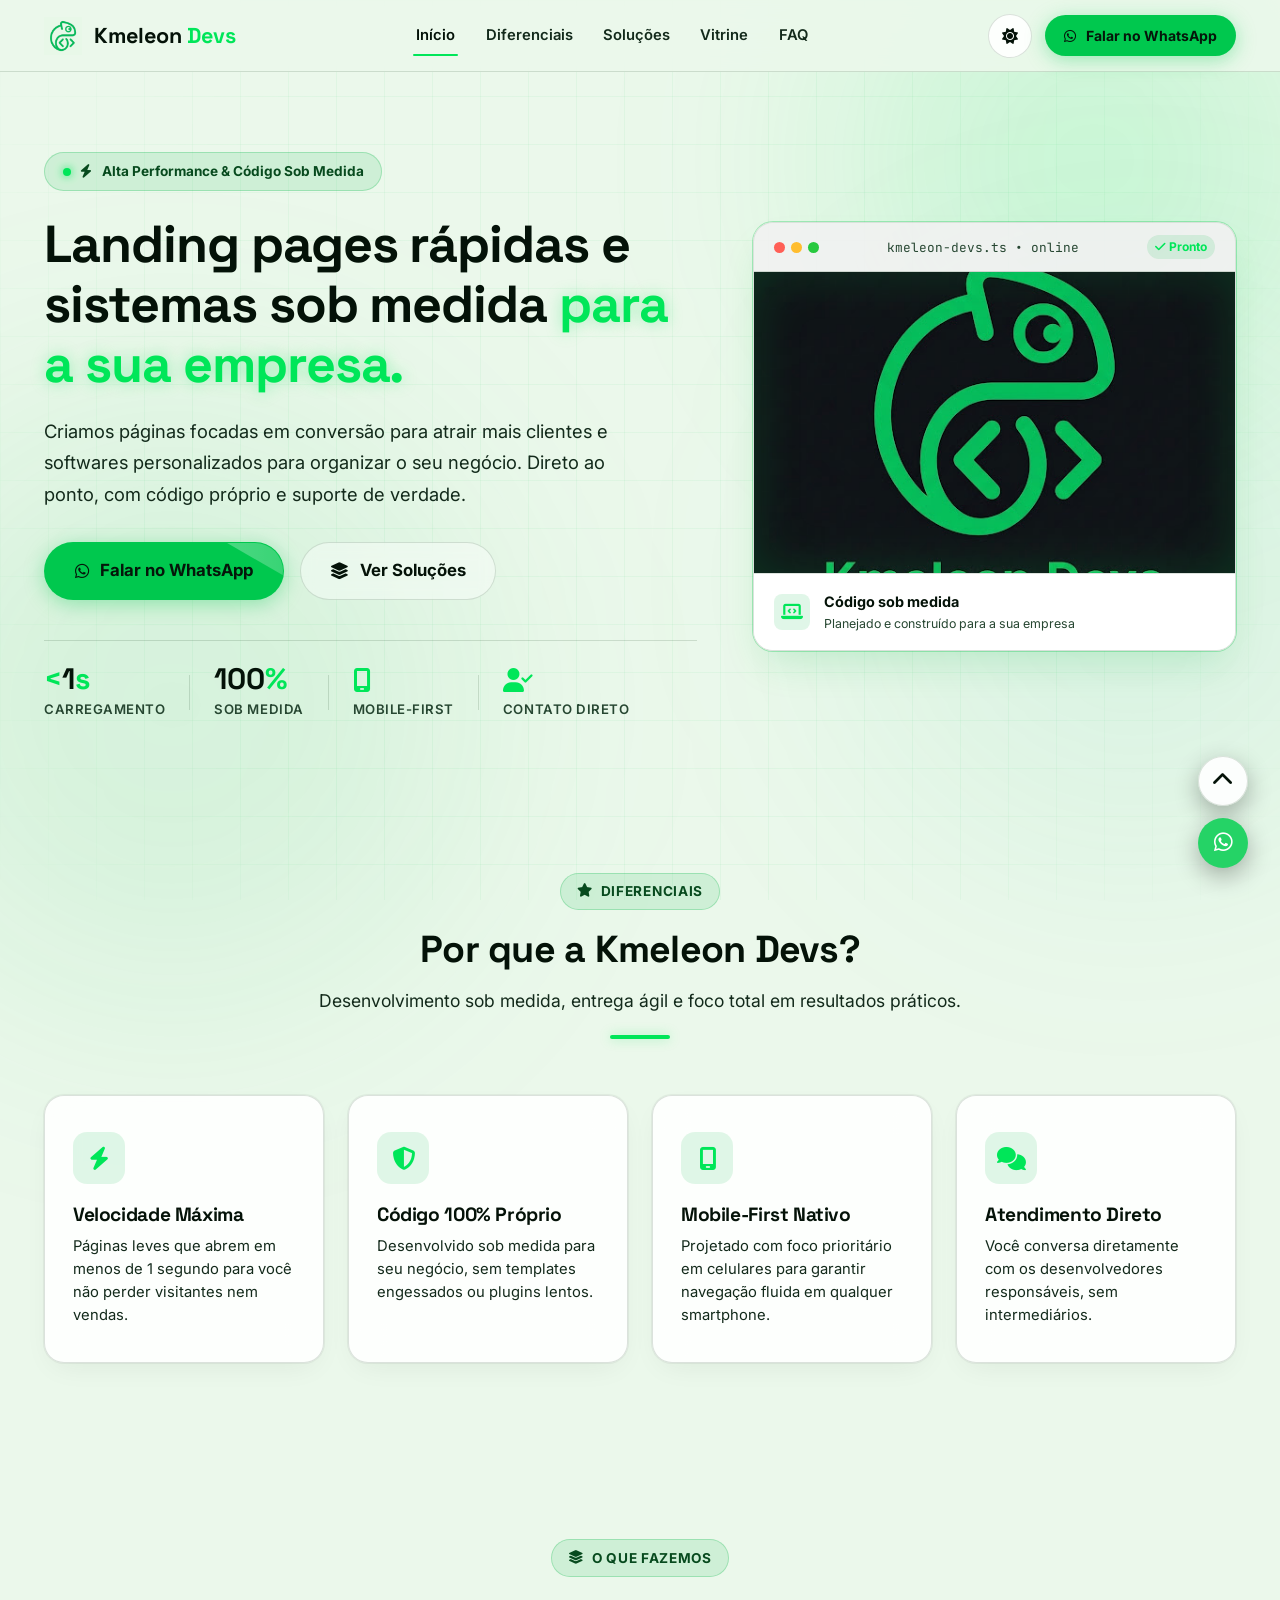
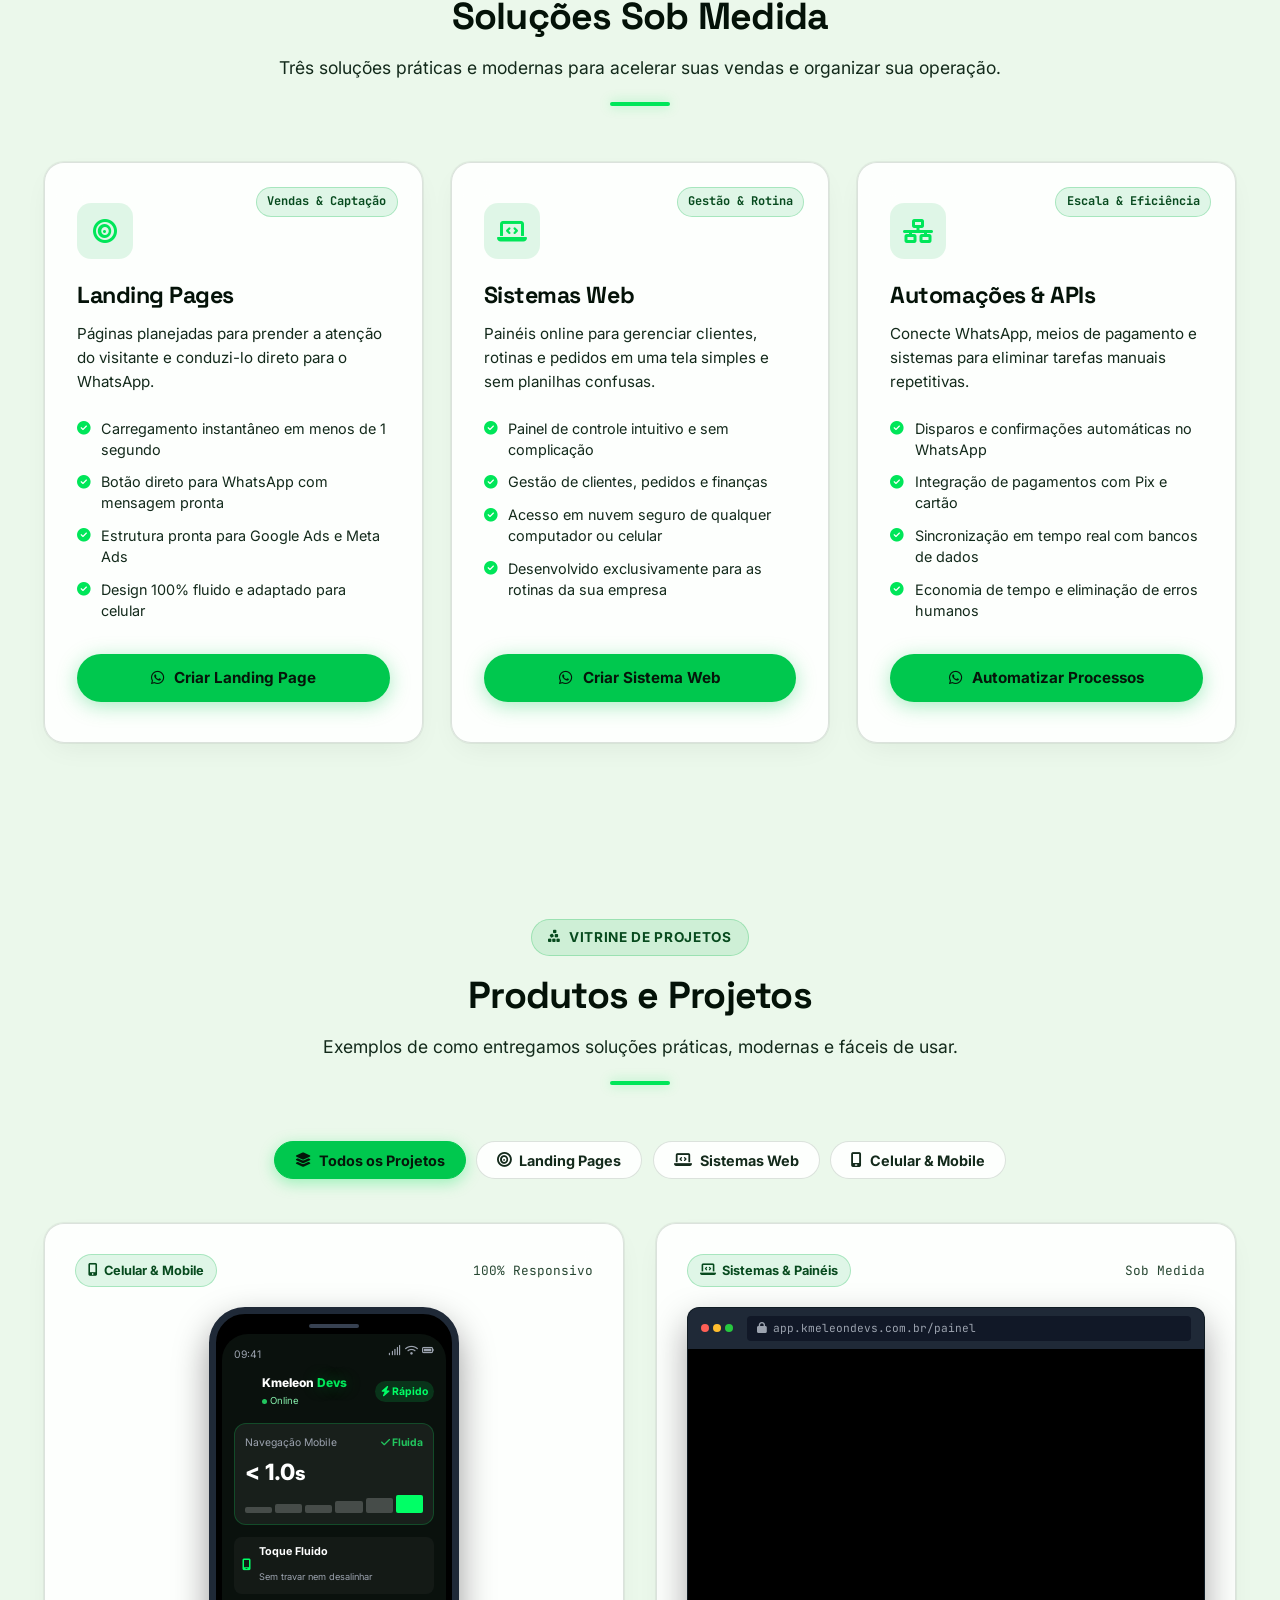
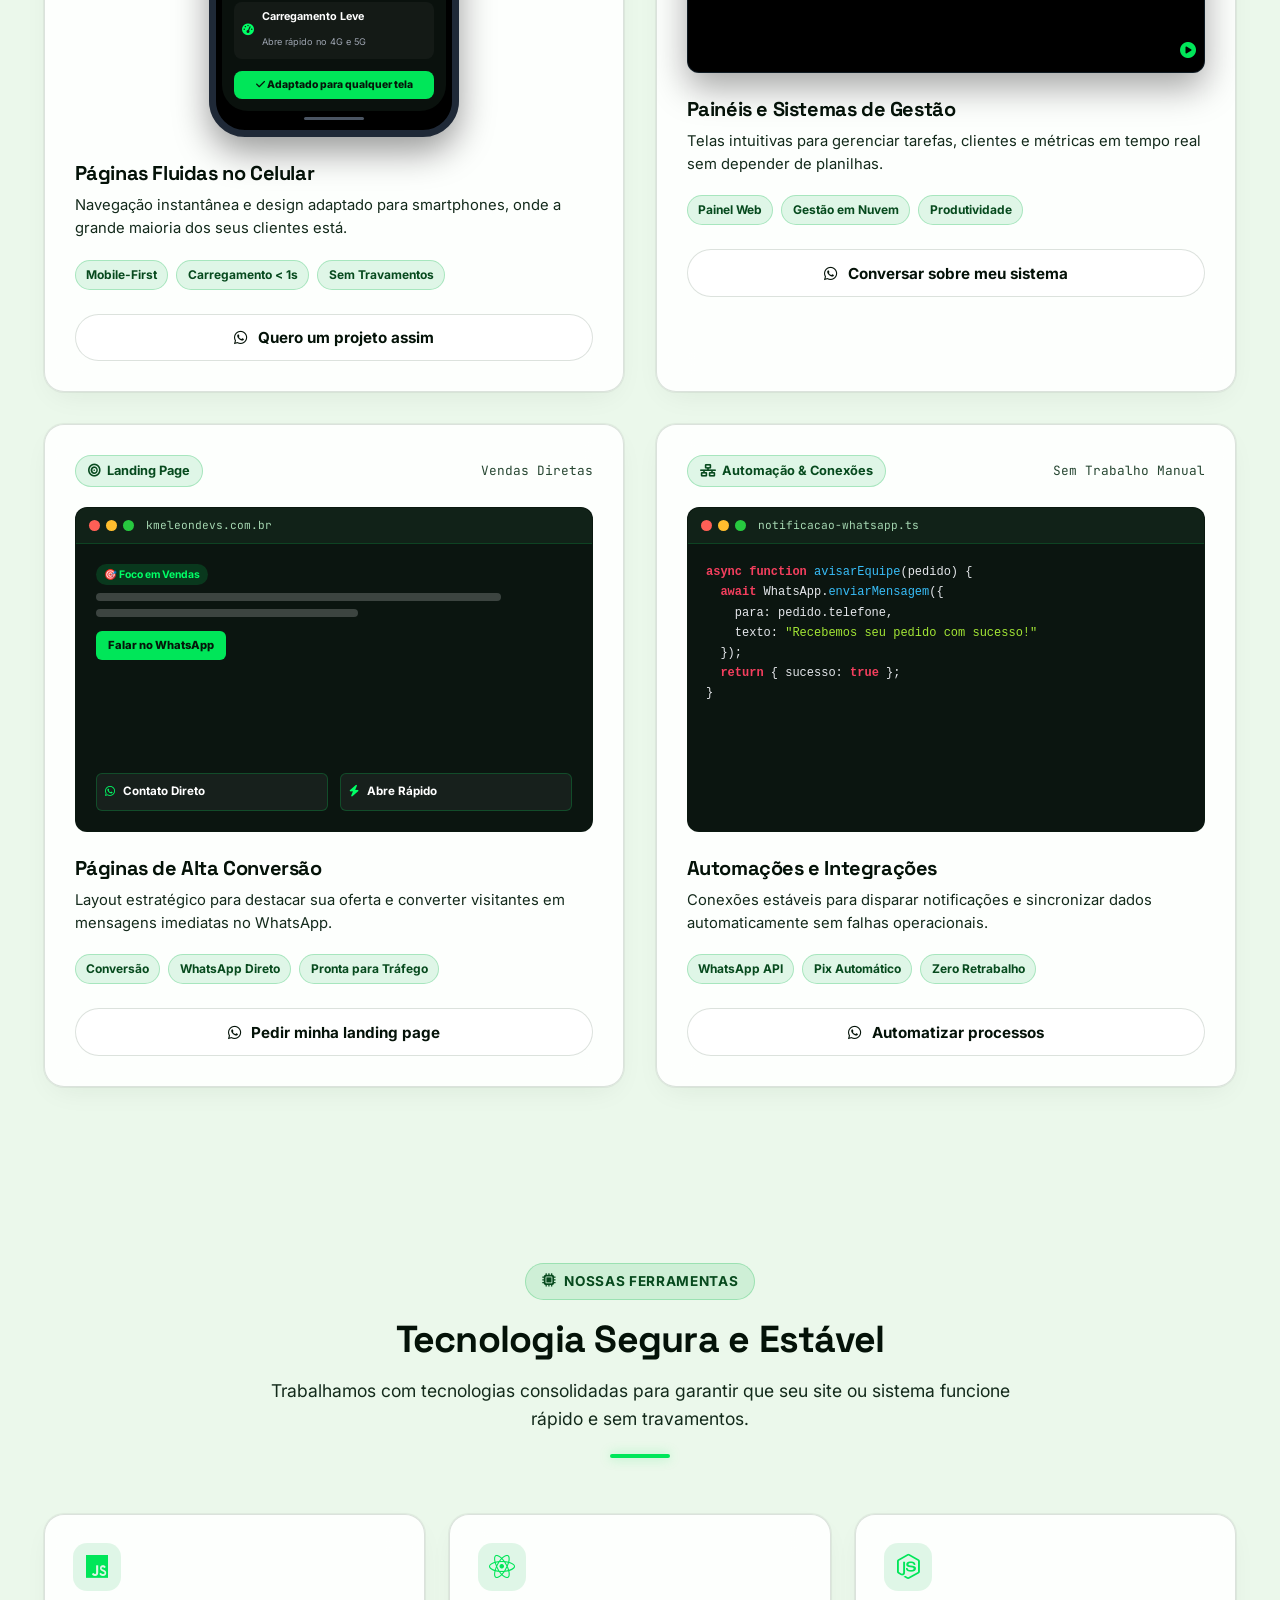
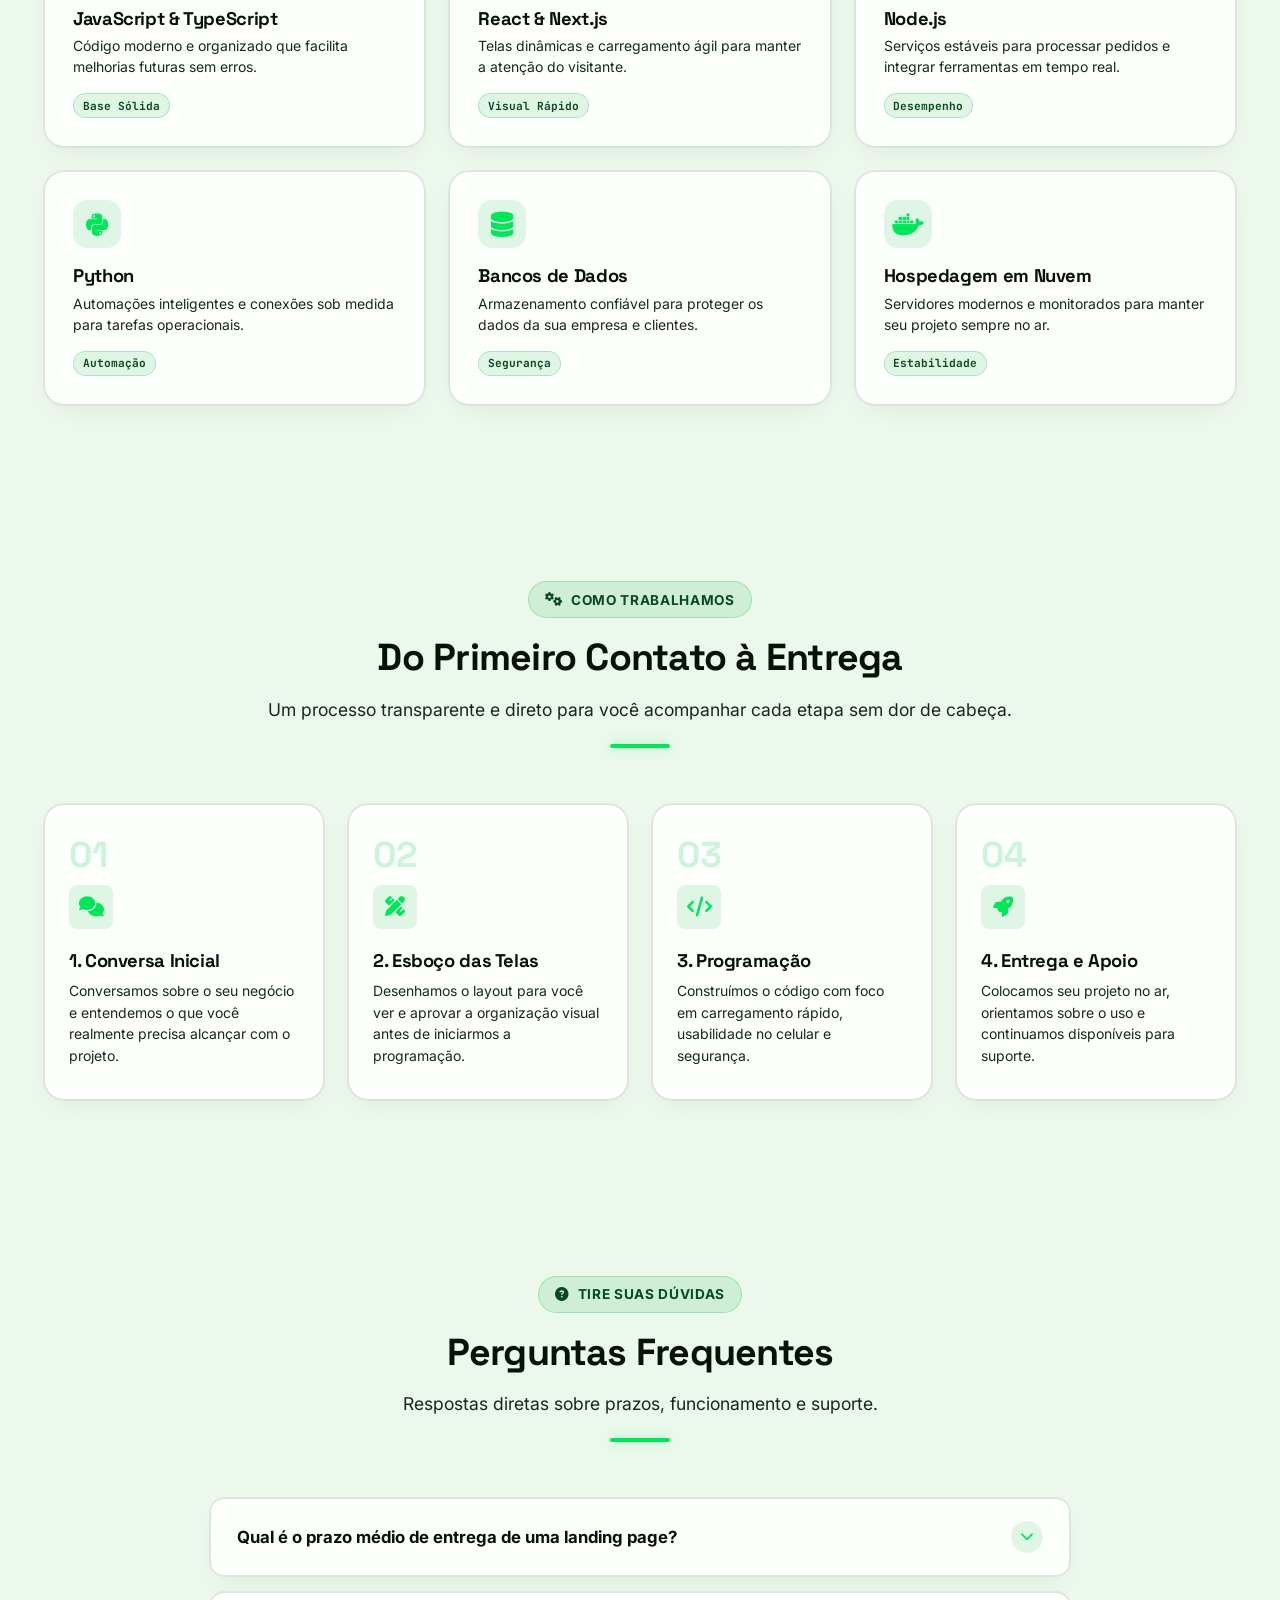
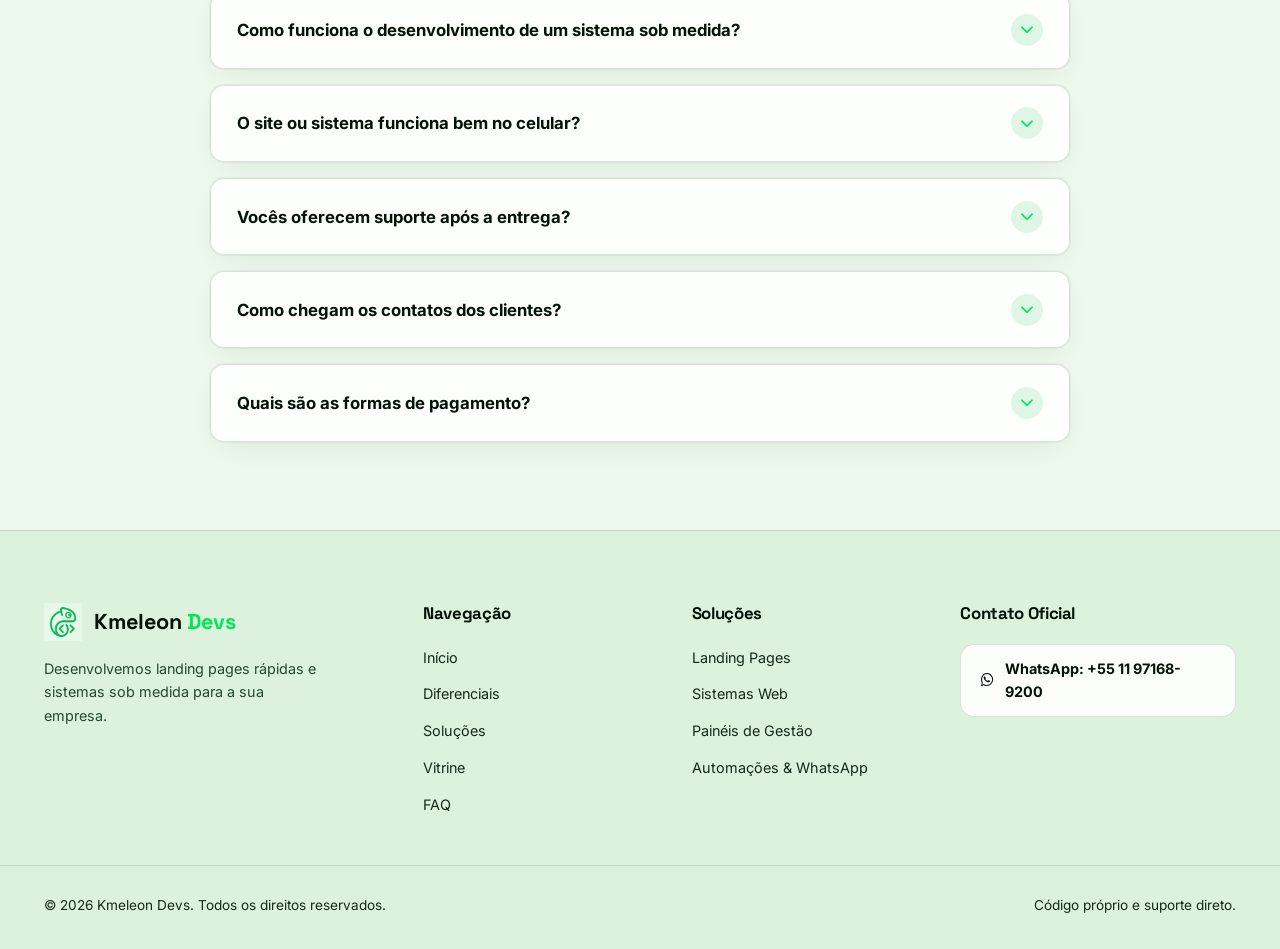
==== commit c3e30033: "feat(layout): remove secao de contato e formulario (fale com a gente)" ====
--- a/index.html
+++ b/index.html
@@ -936,88 +936,6 @@
 
       </div>
     </section>
-
-    <!-- 9. CONTATO & BRIEFING RÁPIDO -->
-    <section id="contato" class="section cta-final-section">
-      <div class="container">
-        
-        <div class="cta-banner glass-panel">
-          
-          <div class="cta-banner-header">
-            <div class="cta-badge">
-              <span class="pulse-green" aria-hidden="true"></span>
-              <span>Fale com a Gente</span>
-            </div>
-
-            <h2 class="cta-title">
-              Vamos conversar sobre o seu projeto?
-            </h2>
-
-            <p class="cta-subtitle">
-              Mande uma mensagem no WhatsApp ou preencha os campos abaixo. A gente conversa sobre o que você precisa e passa uma estimativa sem compromisso.
-            </p>
-          </div>
-
-          <!-- Quick Contact Form -->
-          <div class="quick-contact-card glass-panel">
-            <form id="quick-contact-form" class="quick-contact-form">
-              <div class="form-row">
-                <div class="form-group">
-                  <label for="contact-name"><i class="fa-solid fa-user" aria-hidden="true"></i> Seu Nome</label>
-                  <input type="text" id="contact-name" name="name" placeholder="Ex: Rodrigo Silva" required>
-                </div>
-                <div class="form-group">
-                  <label for="contact-whatsapp"><i class="fa-brands fa-whatsapp" aria-hidden="true"></i> Seu WhatsApp</label>
-                  <input type="tel" id="contact-whatsapp" name="whatsapp" placeholder="(11) 97168-9200" required>
-                </div>
-              </div>
-
-              <div class="form-row">
-                <div class="form-group">
-                  <label for="contact-solution"><i class="fa-solid fa-layer-group" aria-hidden="true"></i> O que você precisa?</label>
-                  <select id="contact-solution" name="solution">
-                    <option value="Landing Page">Landing Page</option>
-                    <option value="Sistema Sob Medida">Sistema / Software Sob Medida</option>
-                    <option value="Catálogo ou Loja Online">Catálogo ou Loja Online</option>
-                    <option value="Automação ou Integração">Automação ou Integração</option>
-                    <option value="Outro Projeto">Outro Projeto Sob Medida</option>
-                  </select>
-                </div>
-                <div class="form-group">
-                  <label for="contact-msg"><i class="fa-solid fa-message" aria-hidden="true"></i> Conte um pouco sobre a sua ideia</label>
-                  <input type="text" id="contact-msg" name="message" placeholder="Ex: Preciso de uma página rápida para divulgar meus serviços no WhatsApp...">
-                </div>
-              </div>
-
-              <div class="form-actions">
-                <button type="submit" class="btn btn-neon btn-lg btn-block pulse-btn">
-                  <i class="fa-brands fa-whatsapp" aria-hidden="true"></i>
-                  <span>Enviar Mensagem no WhatsApp</span>
-                </button>
-              </div>
-            </form>
-          </div>
-
-          <div class="cta-guarantees">
-            <div class="guarantee-item">
-              <i class="fa-brands fa-whatsapp" aria-hidden="true"></i>
-              <span>WhatsApp Direto: +55 11 97168-9200</span>
-            </div>
-            <div class="guarantee-item">
-              <i class="fa-solid fa-shield-halved" aria-hidden="true"></i>
-              <span>Orçamento claro e sem compromisso</span>
-            </div>
-            <div class="guarantee-item">
-              <i class="fa-solid fa-user-check" aria-hidden="true"></i>
-              <span>Atendimento direto com quem desenvolve</span>
-            </div>
-          </div>
-
-        </div>
-
-      </div>
-    </section>
-
   </main>
 
   <!-- FOOTER -->
@@ -1045,7 +963,6 @@
           <li><a href="#solucoes">Soluções</a></li>
           <li><a href="#produtos">Vitrine</a></li>
           <li><a href="#faq">FAQ</a></li>
-          <li><a href="#contato">Contato</a></li>
         </ul>
       </div>
 
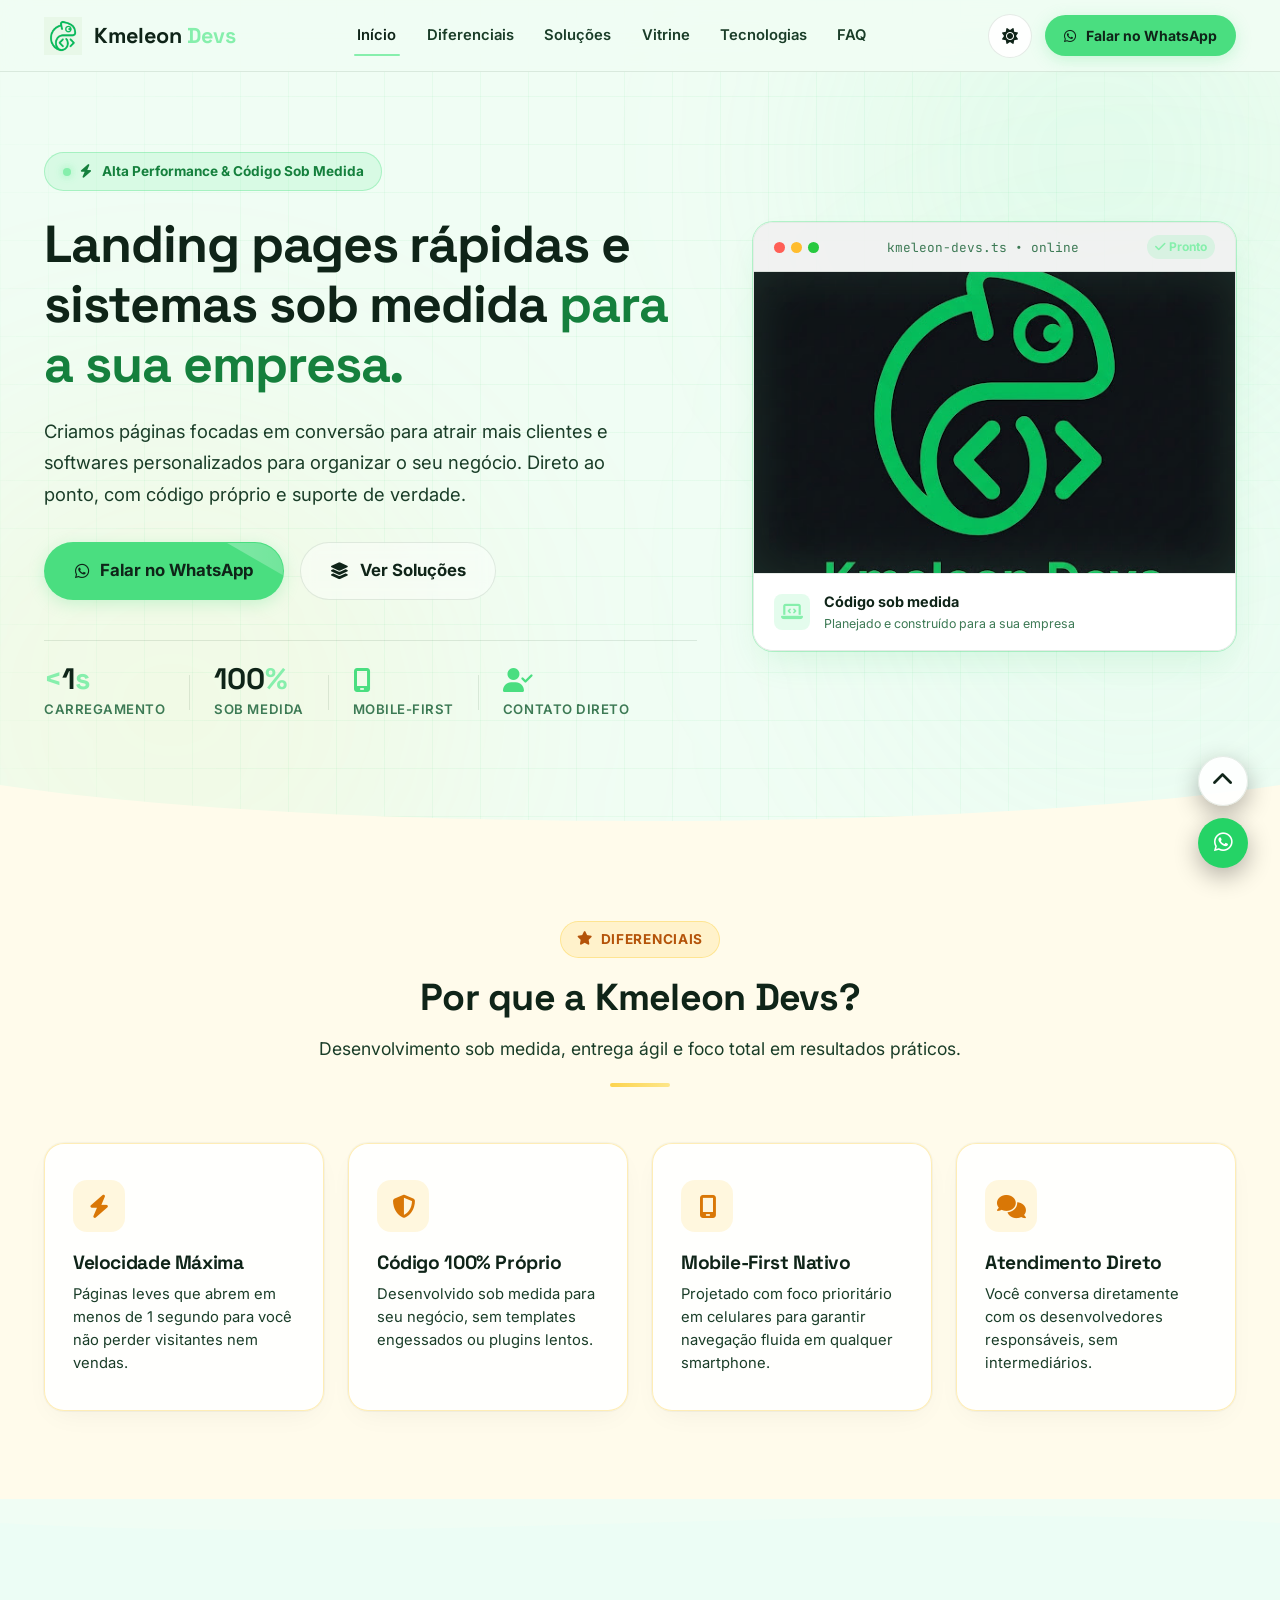
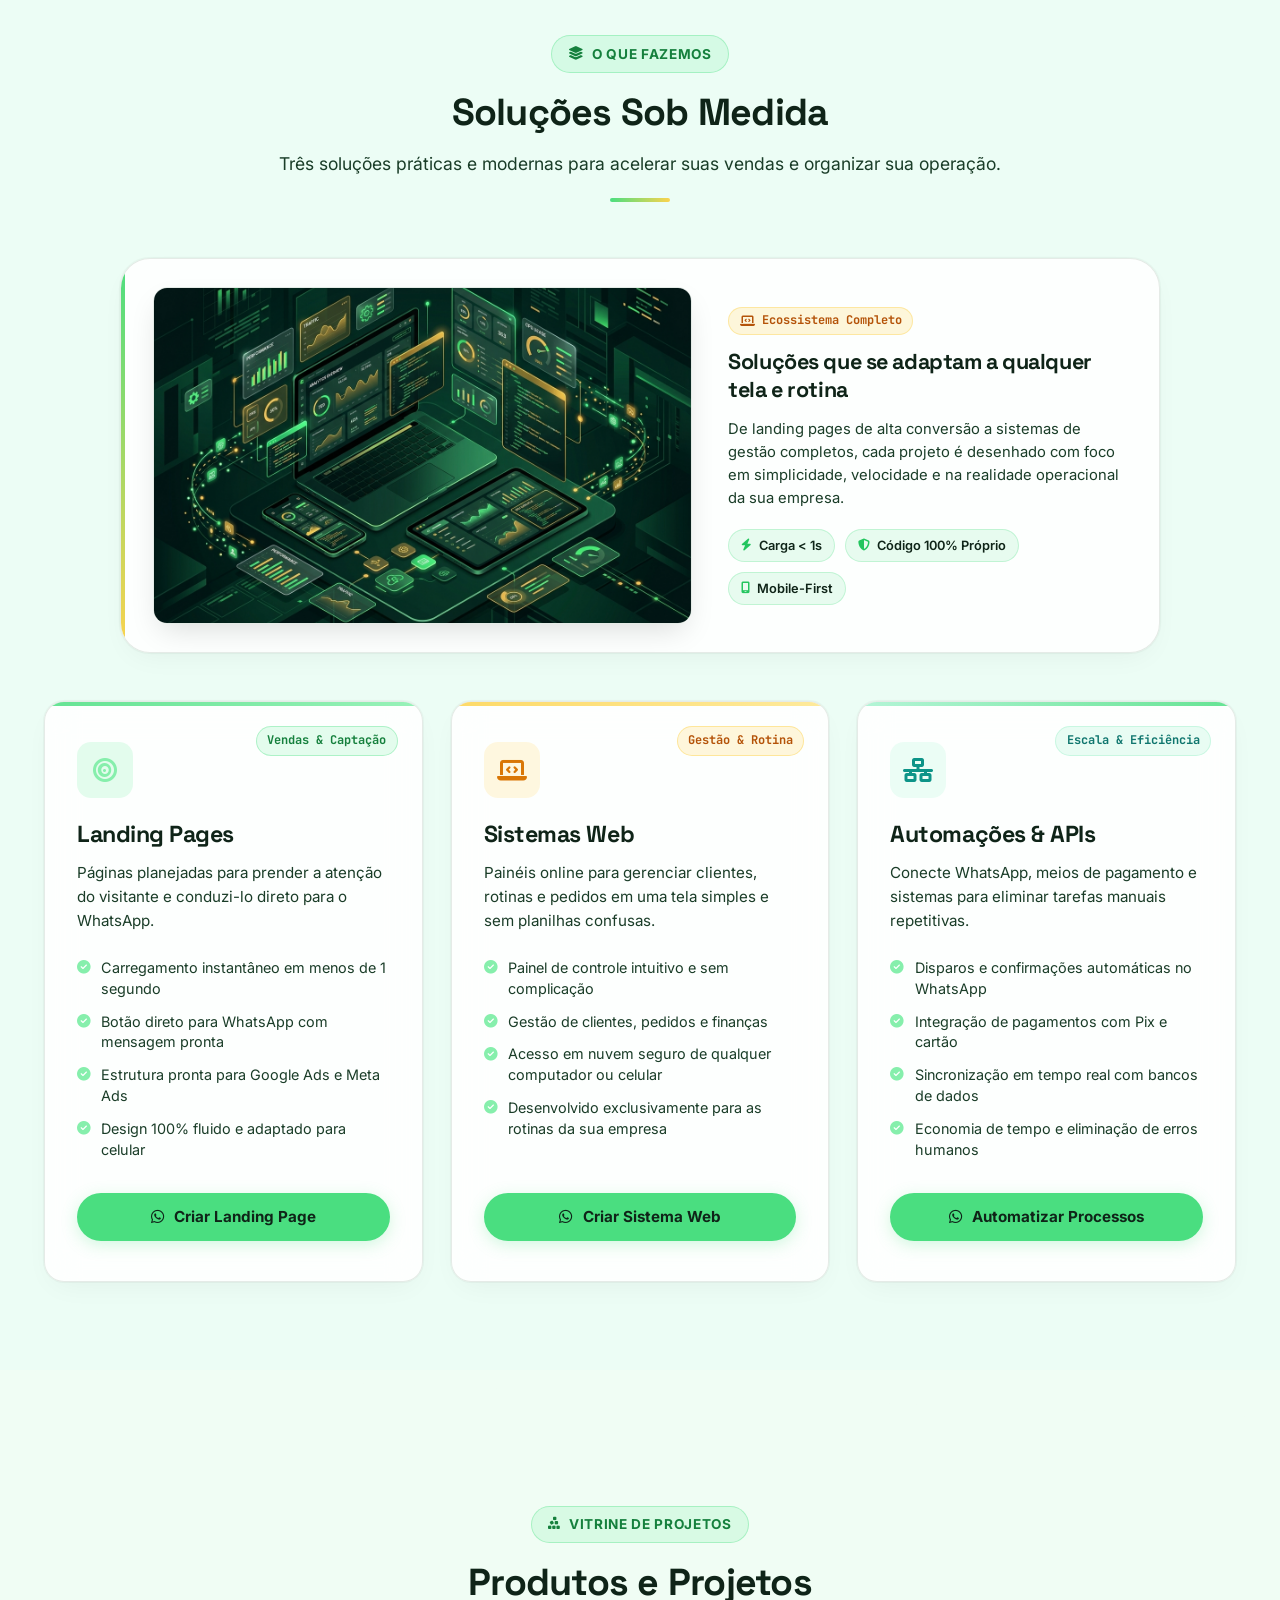
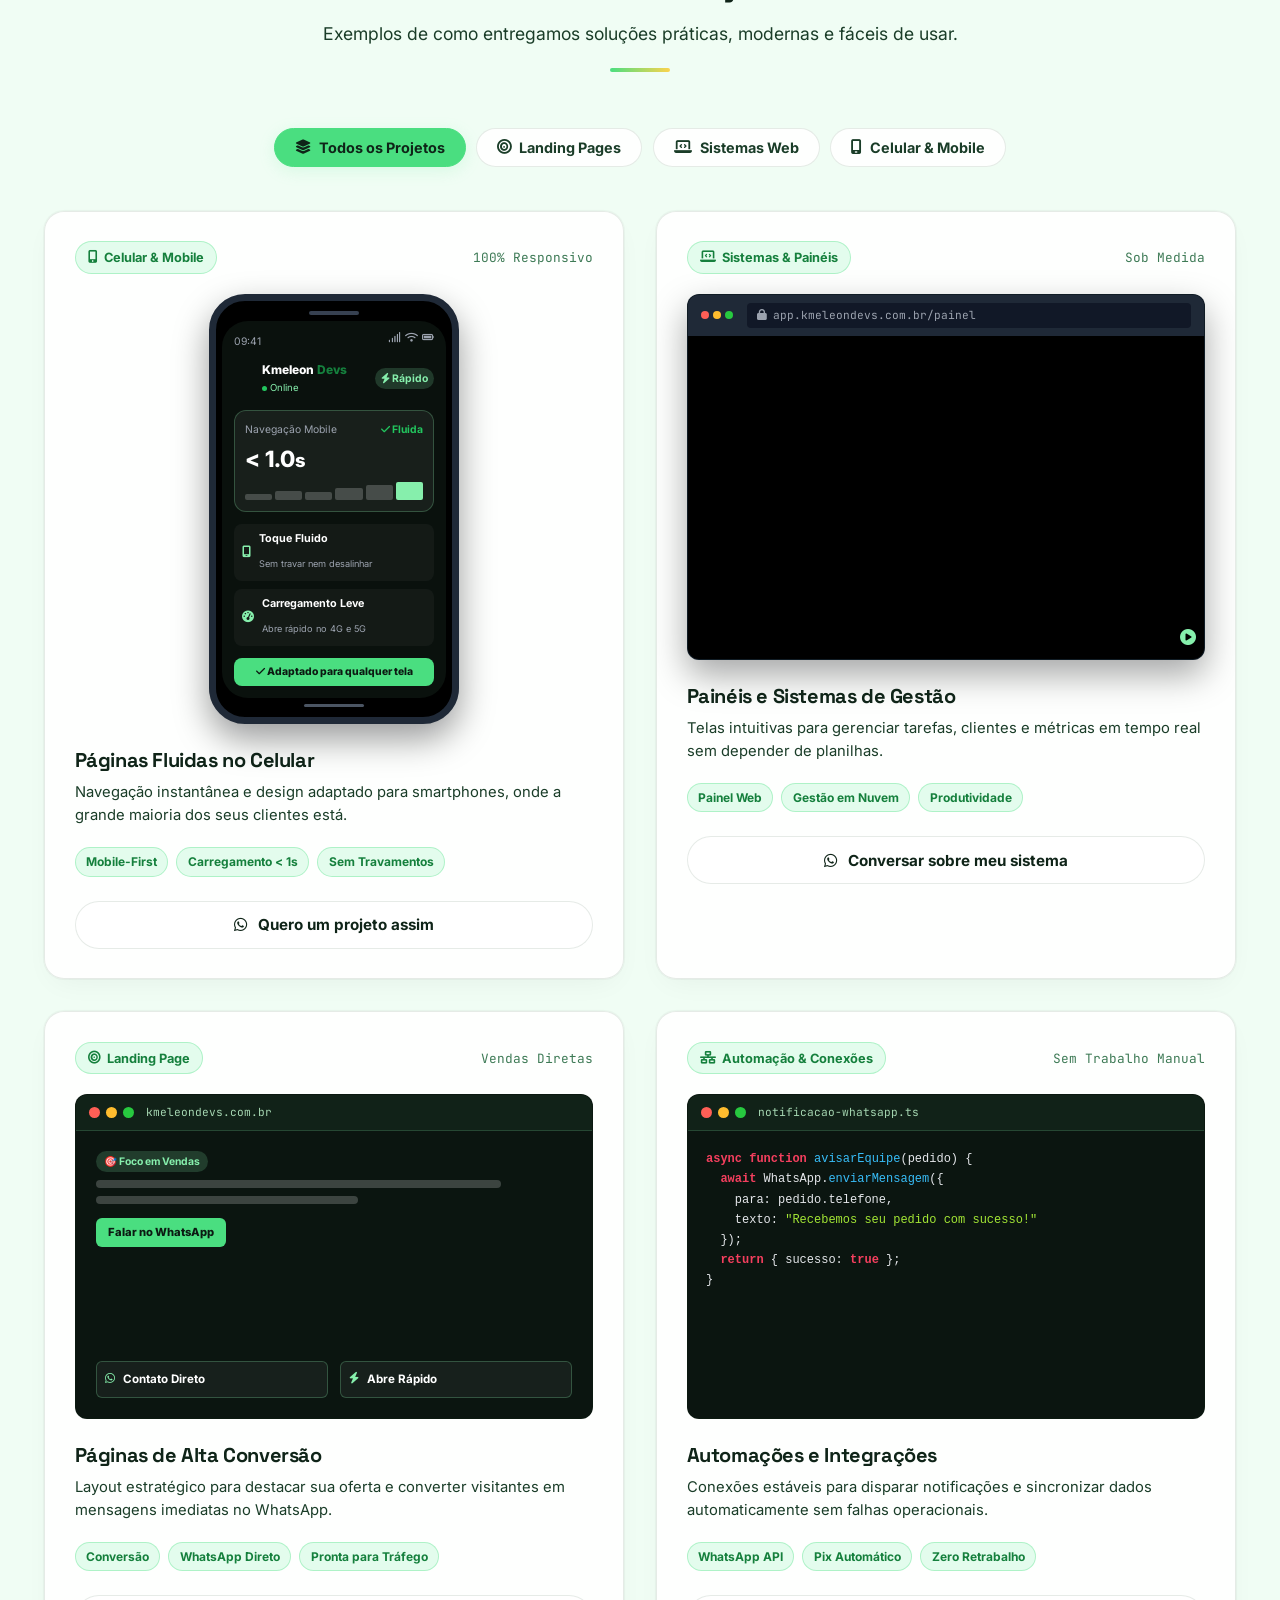
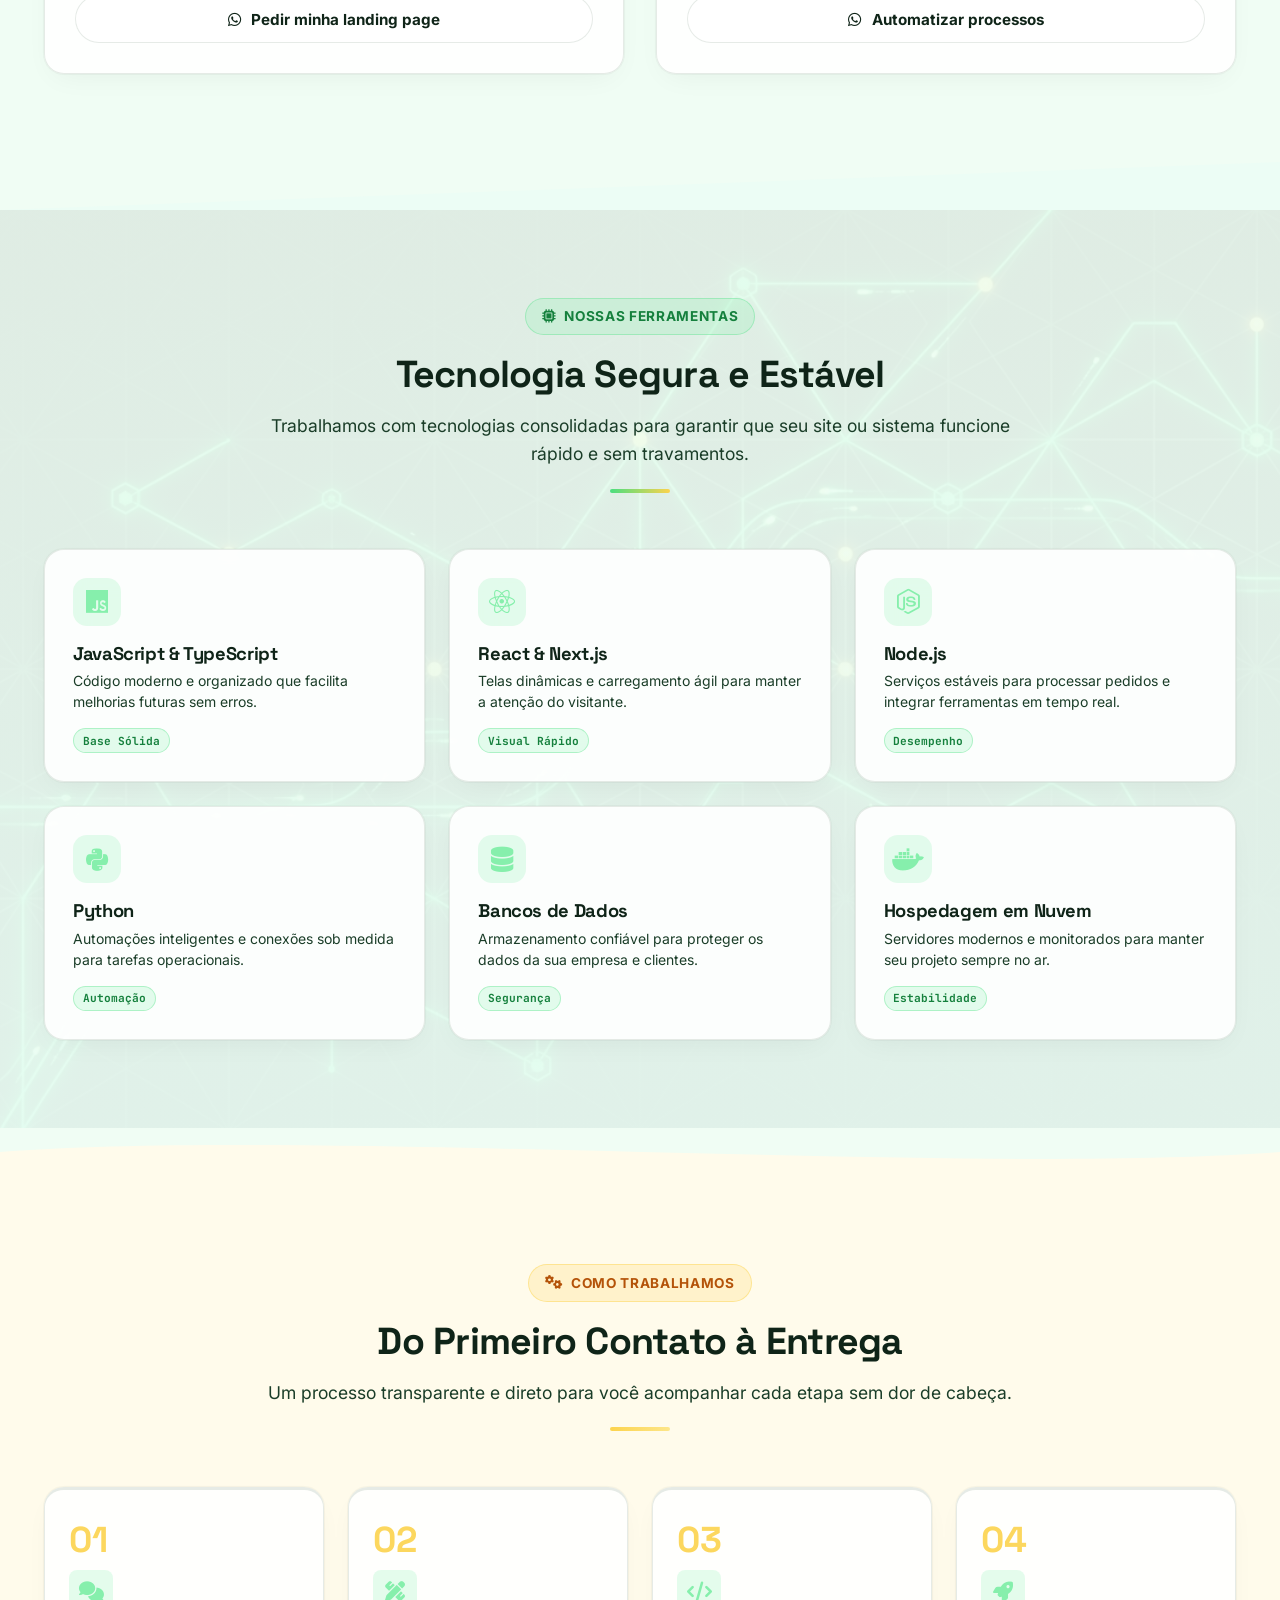
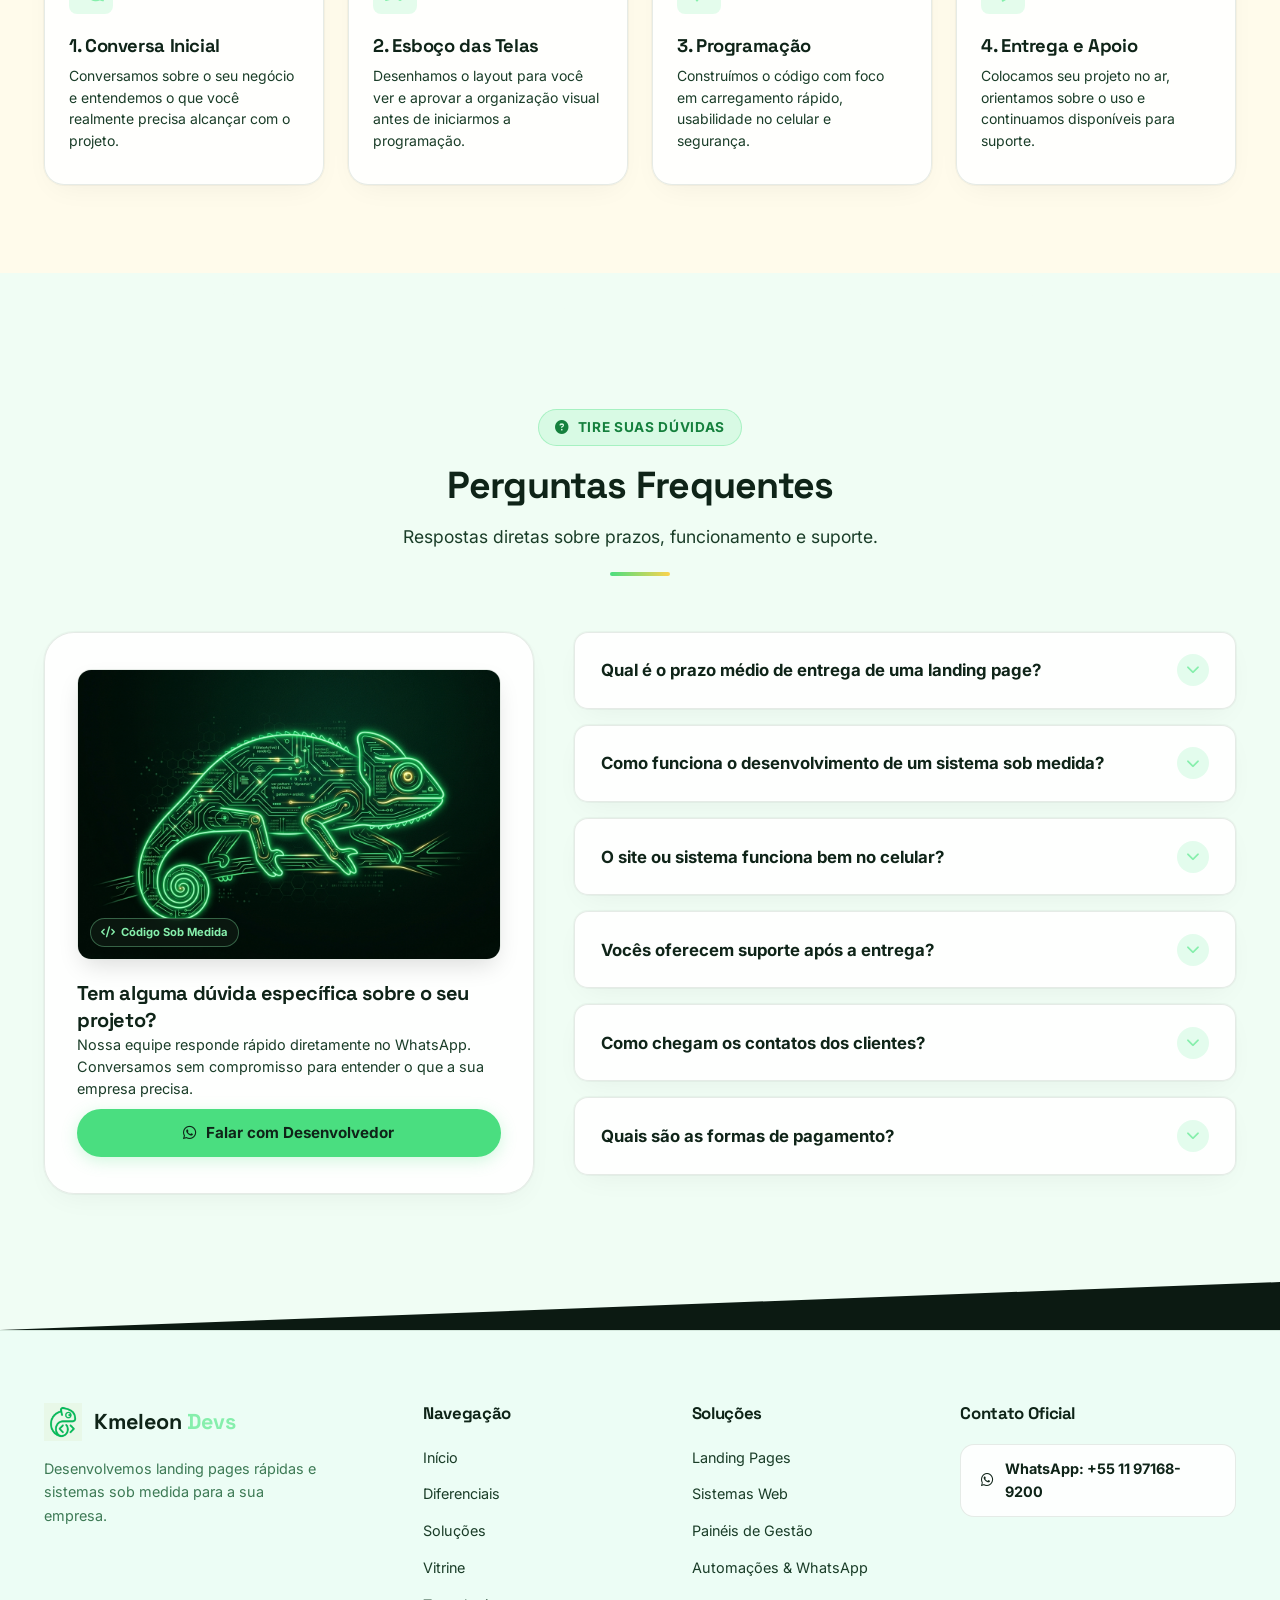
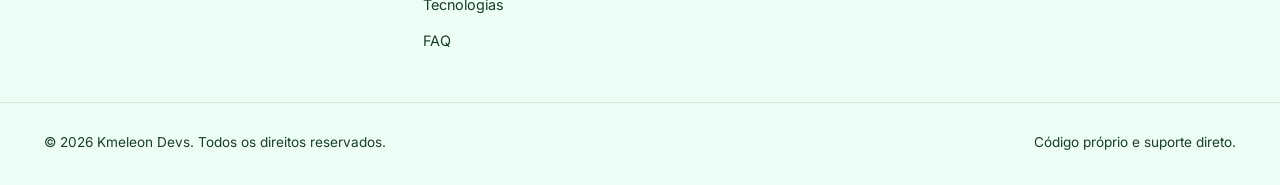
==== commit c37246f2: "feat(design): implementacao da paleta pastel, quebra de cores, separadores SVG e novas imagens" ====
--- a/index.html
+++ b/index.html
@@ -9,7 +9,7 @@
   <meta name="description" content="Criamos landing pages rápidas e sistemas sob medida para a sua empresa. Código próprio, foco no seu resultado e suporte de verdade.">
   <meta name="keywords" content="Kmeleon Devs, landing page, desenvolvimento de software, sistemas sob medida, criação de sites, tecnologia">
   <meta name="author" content="Kmeleon Devs">
-  <meta name="theme-color" content="#E8F8E8" id="meta-theme-color">
+  <meta name="theme-color" content="#F0FDF4" id="meta-theme-color">
 
   <!-- Open Graph / Social Media -->
   <meta property="og:type" content="website">
@@ -70,6 +70,7 @@
           <li><a href="#diferenciais" class="nav-link">Diferenciais</a></li>
           <li><a href="#solucoes" class="nav-link">Soluções</a></li>
           <li><a href="#produtos" class="nav-link">Vitrine</a></li>
+          <li><a href="#tecnologias" class="nav-link">Tecnologias</a></li>
           <li><a href="#faq" class="nav-link">FAQ</a></li>
         </ul>
       </nav>
@@ -147,14 +148,14 @@
             <div class="stat-divider" aria-hidden="true"></div>
             <div class="stat-item">
               <div class="stat-number-wrap">
-                <span class="stat-label-icon"><i class="fa-solid fa-mobile-screen" style="font-size: 1.5rem; color: var(--neon-green);"></i></span>
+                <span class="stat-label-icon"><i class="fa-solid fa-mobile-screen" style="font-size: 1.5rem; color: var(--pastel-green-btn);"></i></span>
               </div>
               <span class="stat-label">Mobile-First</span>
             </div>
             <div class="stat-divider" aria-hidden="true"></div>
             <div class="stat-item">
               <div class="stat-number-wrap">
-                <span class="stat-label-icon"><i class="fa-solid fa-user-check" style="font-size: 1.5rem; color: var(--neon-green);"></i></span>
+                <span class="stat-label-icon"><i class="fa-solid fa-user-check" style="font-size: 1.5rem; color: var(--pastel-green-btn);"></i></span>
               </div>
               <span class="stat-label">Contato Direto</span>
             </div>
@@ -205,12 +206,19 @@
       </div>
     </section>
 
-    <!-- 2. DIFERENCIAIS (ESTILO ANYDESK) -->
-    <section id="diferenciais" class="section differentials-section">
+    <!-- SEPARATOR: Hero -> Diferenciais -->
+    <div class="section-divider divider-hero-diferenciais" aria-hidden="true">
+      <svg viewBox="0 0 1440 48" fill="none" preserveAspectRatio="none">
+        <path class="fill-bg-warm" d="M0,0 C360,48 1080,48 1440,0 L1440,48 L0,48 Z"></path>
+      </svg>
+    </div>
+
+    <!-- 2. DIFERENCIAIS (QUEBRA DE COR ÂMBAR PASTEL) -->
+    <section id="diferenciais" class="section differentials-section section-warm">
       <div class="container">
         
         <div class="section-header">
-          <div class="section-tag">
+          <div class="section-tag badge-warm">
             <i class="fa-solid fa-star" aria-hidden="true"></i>
             <span>Diferenciais</span>
           </div>
@@ -218,12 +226,12 @@
           <p class="section-subtitle">
             Desenvolvimento sob medida, entrega ágil e foco total em resultados práticos.
           </p>
-          <div class="section-line" aria-hidden="true"></div>
+          <div class="section-line section-line-warm" aria-hidden="true"></div>
         </div>
 
         <div class="differentials-grid">
           
-          <div class="differential-card glass-panel">
+          <div class="differential-card glass-panel card-warm">
             <div class="differential-icon-box">
               <i class="fa-solid fa-bolt" aria-hidden="true"></i>
             </div>
@@ -233,7 +241,7 @@
             </div>
           </div>
 
-          <div class="differential-card glass-panel">
+          <div class="differential-card glass-panel card-warm">
             <div class="differential-icon-box">
               <i class="fa-solid fa-shield-halved" aria-hidden="true"></i>
             </div>
@@ -243,7 +251,7 @@
             </div>
           </div>
 
-          <div class="differential-card glass-panel">
+          <div class="differential-card glass-panel card-warm">
             <div class="differential-icon-box">
               <i class="fa-solid fa-mobile-screen" aria-hidden="true"></i>
             </div>
@@ -253,7 +261,7 @@
             </div>
           </div>
 
-          <div class="differential-card glass-panel">
+          <div class="differential-card glass-panel card-warm">
             <div class="differential-icon-box">
               <i class="fa-solid fa-comments" aria-hidden="true"></i>
             </div>
@@ -268,8 +276,15 @@
       </div>
     </section>
 
-    <!-- 3. SOLUÇÕES -->
-    <section id="solucoes" class="section services-section">
+    <!-- SEPARATOR: Diferenciais -> Soluções -->
+    <div class="section-divider divider-diferenciais-solucoes" aria-hidden="true">
+      <svg viewBox="0 0 1440 48" fill="none" preserveAspectRatio="none">
+        <path class="fill-bg-secondary" d="M0,24 C480,48 960,0 1440,24 L1440,48 L0,48 Z"></path>
+      </svg>
+    </div>
+
+    <!-- 3. SOLUÇÕES (MINT PASTEL & MULTI-DISPOSITIVOS) -->
+    <section id="solucoes" class="section services-section section-secondary-bg">
       <div class="container">
         
         <div class="section-header">
@@ -282,6 +297,25 @@
             Três soluções práticas e modernas para acelerar suas vendas e organizar sua operação.
           </p>
           <div class="section-line" aria-hidden="true"></div>
+        </div>
+
+        <!-- Visual Showcase Banner: Multi-dispositivos & Telas Sob Medida -->
+        <div class="solutions-visual-banner">
+          <div class="solutions-visual-img-wrap">
+            <img src="imagens/brand/devices-dashboard-mockup.jpg" alt="Ecossistema de dispositivos e painéis desenvolvidos pela Kmeleon Devs" class="solutions-visual-img" loading="lazy">
+          </div>
+          <div class="solutions-visual-info">
+            <span class="solutions-visual-tag"><i class="fa-solid fa-laptop-code"></i> Ecossistema Completo</span>
+            <h3 class="solutions-visual-title">Soluções que se adaptam a qualquer tela e rotina</h3>
+            <p class="solutions-visual-desc">
+              De landing pages de alta conversão a sistemas de gestão completos, cada projeto é desenhado com foco em simplicidade, velocidade e na realidade operacional da sua empresa.
+            </p>
+            <div class="solutions-visual-features">
+              <span class="solutions-visual-pill"><i class="fa-solid fa-bolt"></i> Carga &lt; 1s</span>
+              <span class="solutions-visual-pill"><i class="fa-solid fa-shield-halved"></i> Código 100% Próprio</span>
+              <span class="solutions-visual-pill"><i class="fa-solid fa-mobile-screen"></i> Mobile-First</span>
+            </div>
+          </div>
         </div>
 
         <div class="services-grid">
@@ -410,6 +444,13 @@
 
       </div>
     </section>
+
+    <!-- SEPARATOR: Soluções -> Vitrine -->
+    <div class="section-divider divider-solucoes-produtos" aria-hidden="true">
+      <svg viewBox="0 0 1440 48" fill="none" preserveAspectRatio="none">
+        <path class="fill-bg-primary" d="M0,0 L1440,48 L0,48 Z"></path>
+      </svg>
+    </div>
 
     <!-- 4. PRODUTOS / VITRINE (COM ABAS DE FILTRO INTERATIVAS) -->
     <section id="produtos" class="section showcase-section">
@@ -706,8 +747,15 @@
       </div>
     </section>
 
-    <!-- 6. TECNOLOGIAS & ARQUITETURA DE ALTA PERFORMANCE -->
-    <section id="tecnologias" class="section tech-section">
+    <!-- SEPARATOR: Vitrine -> Tecnologias -->
+    <div class="section-divider divider-produtos-tecnologias" aria-hidden="true">
+      <svg viewBox="0 0 1440 48" fill="none" preserveAspectRatio="none">
+        <path class="fill-bg-secondary" d="M0,48 L1440,0 L1440,48 Z"></path>
+      </svg>
+    </div>
+
+    <!-- 5. TECNOLOGIAS & ARQUITETURA DE ALTA PERFORMANCE (PATTERN TECH) -->
+    <section id="tecnologias" class="section tech-section tech-section-pattern">
       <div class="container">
         
         <div class="section-header">
@@ -783,12 +831,19 @@
       </div>
     </section>
 
-    <!-- 7. FLUXO DE TRABALHO ÁGIL (MÉTODO KMELEON.DEVS) -->
-    <section class="section workflow-section">
+    <!-- SEPARATOR: Tecnologias -> Fluxo de Trabalho -->
+    <div class="section-divider divider-tecnologias-workflow" aria-hidden="true">
+      <svg viewBox="0 0 1440 48" fill="none" preserveAspectRatio="none">
+        <path class="fill-bg-warm" d="M0,24 C360,0 1080,48 1440,24 L1440,48 L0,48 Z"></path>
+      </svg>
+    </div>
+
+    <!-- 6. FLUXO DE TRABALHO ÁGIL (QUEBRA DE COR ÂMBAR) -->
+    <section class="section workflow-section section-warm">
       <div class="container">
         
         <div class="section-header">
-          <div class="section-tag">
+          <div class="section-tag badge-warm">
             <i class="fa-solid fa-gears" aria-hidden="true"></i>
             <span>Como Trabalhamos</span>
           </div>
@@ -796,7 +851,7 @@
           <p class="section-subtitle">
             Um processo transparente e direto para você acompanhar cada etapa sem dor de cabeça.
           </p>
-          <div class="section-line" aria-hidden="true"></div>
+          <div class="section-line section-line-warm" aria-hidden="true"></div>
         </div>
 
         <div class="steps-grid">
@@ -841,6 +896,13 @@
 
       </div>
     </section>
+
+    <!-- SEPARATOR: Fluxo de Trabalho -> FAQ -->
+    <div class="section-divider divider-workflow-faq" aria-hidden="true">
+      <svg viewBox="0 0 1440 48" fill="none" preserveAspectRatio="none">
+        <path class="fill-bg-primary" d="M0,0 C480,48 960,48 1440,0 L1440,48 L0,48 Z"></path>
+      </svg>
+    </div>
 
     <!-- 8. PERGUNTAS FREQUENTES (FAQ ACCORDION) -->
     <section id="faq" class="section faq-section">
@@ -858,78 +920,105 @@
           <div class="section-line" aria-hidden="true"></div>
         </div>
 
-        <div class="faq-accordion-wrap">
+        <div class="faq-layout-wrap">
           
-          <div class="faq-item glass-panel">
-            <button type="button" class="faq-question-btn" aria-expanded="false">
-              <span class="faq-q-title">Qual é o prazo médio de entrega de uma landing page?</span>
-              <span class="faq-icon-arrow" aria-hidden="true"><i class="fa-solid fa-chevron-down"></i></span>
-            </button>
-            <div class="faq-answer-content">
-              <div class="faq-answer-inner">
-                <p>Landing pages são entregues em média de <strong>5 a 10 dias úteis</strong>, com estrutura pronta para anúncios e botão de WhatsApp configurado.</p>
-              </div>
-            </div>
-          </div>
-
-          <div class="faq-item glass-panel">
-            <button type="button" class="faq-question-btn" aria-expanded="false">
-              <span class="faq-q-title">Como funciona o desenvolvimento de um sistema sob medida?</span>
-              <span class="faq-icon-arrow" aria-hidden="true"><i class="fa-solid fa-chevron-down"></i></span>
-            </button>
-            <div class="faq-answer-content">
-              <div class="faq-answer-inner">
-                <p>Mapeamos suas rotinas, aprovamos o visual das telas e programamos o software em etapas modulares para você testar no dia a dia.</p>
-              </div>
-            </div>
-          </div>
-
-          <div class="faq-item glass-panel">
-            <button type="button" class="faq-question-btn" aria-expanded="false">
-              <span class="faq-q-title">O site ou sistema funciona bem no celular?</span>
-              <span class="faq-icon-arrow" aria-hidden="true"><i class="fa-solid fa-chevron-down"></i></span>
-            </button>
-            <div class="faq-answer-content">
-              <div class="faq-answer-inner">
-                <p><strong>Sim, 100%.</strong> Desenvolvemos com arquitetura mobile-first para garantir carregamento veloz (&lt; 1s) e navegação perfeita em qualquer smartphone.</p>
-              </div>
-            </div>
-          </div>
-
-          <div class="faq-item glass-panel">
-            <button type="button" class="faq-question-btn" aria-expanded="false">
-              <span class="faq-q-title">Vocês oferecem suporte após a entrega?</span>
-              <span class="faq-icon-arrow" aria-hidden="true"><i class="fa-solid fa-chevron-down"></i></span>
-            </button>
-            <div class="faq-answer-content">
-              <div class="faq-answer-inner">
-                <p>Com certeza. Todos os projetos contam com <strong>garantia técnica</strong>, treinamento de uso e suporte direto com quem programou seu sistema.</p>
-              </div>
-            </div>
-          </div>
-
-          <div class="faq-item glass-panel">
-            <button type="button" class="faq-question-btn" aria-expanded="false">
-              <span class="faq-q-title">Como chegam os contatos dos clientes?</span>
-              <span class="faq-icon-arrow" aria-hidden="true"><i class="fa-solid fa-chevron-down"></i></span>
-            </button>
-            <div class="faq-answer-content">
-              <div class="faq-answer-inner">
-                <p>Diretamente no seu <strong>WhatsApp</strong> comercial com texto pré-definido, ou integrados a formulários, e-mails, planilhas e CRM.</p>
-              </div>
-            </div>
-          </div>
-
-          <div class="faq-item glass-panel">
-            <button type="button" class="faq-question-btn" aria-expanded="false">
-              <span class="faq-q-title">Quais são as formas de pagamento?</span>
-              <span class="faq-icon-arrow" aria-hidden="true"><i class="fa-solid fa-chevron-down"></i></span>
-            </button>
-            <div class="faq-answer-content">
-              <div class="faq-answer-inner">
-                <p>Facilitamos via <strong>Pix, transferência ou parcelamento no cartão de crédito</strong>, com etapas de pagamento atreladas às entregas.</p>
-              </div>
-            </div>
+          <!-- Brand Companion Card: Imagem Abstrata Camaleão & Suporte -->
+          <div class="faq-brand-card">
+            <div class="faq-brand-img-wrap">
+              <img src="imagens/brand/chameleon-abstract-hero.jpg" alt="Ilustração de circuitos digitais em formato de camaleão Kmeleon Devs" class="faq-brand-img" loading="lazy">
+              <div class="faq-brand-badge">
+                <i class="fa-solid fa-code" aria-hidden="true"></i> Código Sob Medida
+              </div>
+            </div>
+            <div class="faq-brand-content">
+              <h3 class="faq-brand-title">Tem alguma dúvida específica sobre o seu projeto?</h3>
+              <p class="faq-brand-desc">
+                Nossa equipe responde rápido diretamente no WhatsApp. Conversamos sem compromisso para entender o que a sua empresa precisa.
+              </p>
+              <div class="faq-brand-cta">
+                <a href="https://wa.me/5511971689200?text=Ol%C3%A1!%20Gostaria%20de%20tirar%20uma%20d%C3%BAvida%20sobre%20um%20projeto%20com%20a%20Kmeleon%20Devs." target="_blank" rel="noopener noreferrer" class="btn btn-neon btn-block">
+                  <i class="fa-brands fa-whatsapp" aria-hidden="true"></i>
+                  <span>Falar com Desenvolvedor</span>
+                </a>
+              </div>
+            </div>
+          </div>
+
+          <!-- FAQ Accordion -->
+          <div class="faq-accordion-wrap">
+            
+            <div class="faq-item glass-panel">
+              <button type="button" class="faq-question-btn" aria-expanded="false">
+                <span class="faq-q-title">Qual é o prazo médio de entrega de uma landing page?</span>
+                <span class="faq-icon-arrow" aria-hidden="true"><i class="fa-solid fa-chevron-down"></i></span>
+              </button>
+              <div class="faq-answer-content">
+                <div class="faq-answer-inner">
+                  <p>Landing pages são entregues em média de <strong>5 a 10 dias úteis</strong>, com estrutura pronta para anúncios e botão de WhatsApp configurado.</p>
+                </div>
+              </div>
+            </div>
+
+            <div class="faq-item glass-panel">
+              <button type="button" class="faq-question-btn" aria-expanded="false">
+                <span class="faq-q-title">Como funciona o desenvolvimento de um sistema sob medida?</span>
+                <span class="faq-icon-arrow" aria-hidden="true"><i class="fa-solid fa-chevron-down"></i></span>
+              </button>
+              <div class="faq-answer-content">
+                <div class="faq-answer-inner">
+                  <p>Mapeamos suas rotinas, aprovamos o visual das telas e programamos o software em etapas modulares para você testar no dia a dia.</p>
+                </div>
+              </div>
+            </div>
+
+            <div class="faq-item glass-panel">
+              <button type="button" class="faq-question-btn" aria-expanded="false">
+                <span class="faq-q-title">O site ou sistema funciona bem no celular?</span>
+                <span class="faq-icon-arrow" aria-hidden="true"><i class="fa-solid fa-chevron-down"></i></span>
+              </button>
+              <div class="faq-answer-content">
+                <div class="faq-answer-inner">
+                  <p><strong>Sim, 100%.</strong> Desenvolvemos com arquitetura mobile-first para garantir carregamento veloz (&lt; 1s) e navegação perfeita em qualquer smartphone.</p>
+                </div>
+              </div>
+            </div>
+
+            <div class="faq-item glass-panel">
+              <button type="button" class="faq-question-btn" aria-expanded="false">
+                <span class="faq-q-title">Vocês oferecem suporte após a entrega?</span>
+                <span class="faq-icon-arrow" aria-hidden="true"><i class="fa-solid fa-chevron-down"></i></span>
+              </button>
+              <div class="faq-answer-content">
+                <div class="faq-answer-inner">
+                  <p>Com certeza. Todos os projetos contam com <strong>garantia técnica</strong>, treinamento de uso e suporte direto com quem programou seu sistema.</p>
+                </div>
+              </div>
+            </div>
+
+            <div class="faq-item glass-panel">
+              <button type="button" class="faq-question-btn" aria-expanded="false">
+                <span class="faq-q-title">Como chegam os contatos dos clientes?</span>
+                <span class="faq-icon-arrow" aria-hidden="true"><i class="fa-solid fa-chevron-down"></i></span>
+              </button>
+              <div class="faq-answer-content">
+                <div class="faq-answer-inner">
+                  <p>Diretamente no seu <strong>WhatsApp</strong> comercial com texto pré-definido, ou integrados a formulários, e-mails, planilhas e CRM.</p>
+                </div>
+              </div>
+            </div>
+
+            <div class="faq-item glass-panel">
+              <button type="button" class="faq-question-btn" aria-expanded="false">
+                <span class="faq-q-title">Quais são as formas de pagamento?</span>
+                <span class="faq-icon-arrow" aria-hidden="true"><i class="fa-solid fa-chevron-down"></i></span>
+              </button>
+              <div class="faq-answer-content">
+                <div class="faq-answer-inner">
+                  <p>Facilitamos via <strong>Pix, transferência ou parcelamento no cartão de crédito</strong>, com etapas de pagamento atreladas às entregas.</p>
+                </div>
+              </div>
+            </div>
+
           </div>
 
         </div>
@@ -937,6 +1026,13 @@
       </div>
     </section>
   </main>
+
+  <!-- SEPARATOR: FAQ -> Footer -->
+  <div class="section-divider divider-faq-footer" aria-hidden="true">
+    <svg viewBox="0 0 1440 48" fill="none" preserveAspectRatio="none">
+      <path class="fill-footer" d="M0,48 L1440,0 L1440,48 Z"></path>
+    </svg>
+  </div>
 
   <!-- FOOTER -->
   <footer class="site-footer">
@@ -962,6 +1058,7 @@
           <li><a href="#diferenciais">Diferenciais</a></li>
           <li><a href="#solucoes">Soluções</a></li>
           <li><a href="#produtos">Vitrine</a></li>
+          <li><a href="#tecnologias">Tecnologias</a></li>
           <li><a href="#faq">FAQ</a></li>
         </ul>
       </div>
--- a/css/style.css
+++ b/css/style.css
@@ -13,45 +13,57 @@
   --font-heading: 'Space Grotesk', -apple-system, BlinkMacSystemFont, sans-serif;
   --font-mono: 'JetBrains Mono', monospace;
 
-  /* Brand Accents */
-  --neon-green: #00E659;
-  --neon-green-hover: #00c94c;
-  --neon-green-glow: rgba(0, 230, 89, 0.35);
-  --neon-accent: #10e847;
-  --accent-gold: #F59E0B;
-
-  /* Theme: Light (Padrão) */
-  --bg-primary: #EBF8EB;
-  --bg-secondary: #DCF2DC;
+  /* Official Brand Pastel Palette */
+  --pastel-green: #86EFAC;         /* Verde Pastel Principal */
+  --pastel-green-btn: #4ADE80;     /* Verde Botão CTA */
+  --pastel-green-hover: #22C55E;   /* Verde Hover */
+  --pastel-green-soft: #BBF7D0;    /* Verde Suave */
+  --pastel-green-mint: #A7F3D0;    /* Verde Menta */
+  --pastel-amber: #FCD34D;         /* Âmbar Pastel (Accent / Color Break) */
+  --pastel-peach: #FDE68A;         /* Pêssego Suave */
+
+  /* Legacy mappings mapped to pastel brand */
+  --neon-green: var(--pastel-green);
+  --neon-green-hover: var(--pastel-green-hover);
+  --neon-green-glow: rgba(134, 239, 172, 0.22);
+  --neon-accent: var(--pastel-green-mint);
+  --accent-gold: var(--pastel-amber);
+
+  /* Theme: Light (Padrão Pastel) */
+  --bg-primary: #F0FDF4;           /* Fundo Principal Claro Suave */
+  --bg-secondary: #ECFDF5;         /* Fundo Secundário Suave */
+  --bg-warm: #FFFBEB;              /* Fundo Quente (Quebra de Cor Âmbar) */
+  --bg-warm-secondary: #FEF3C7;    /* Fundo Quente Acentuado */
   --bg-card: rgba(255, 255, 255, 0.90);
   --bg-card-hover: rgba(255, 255, 255, 0.98);
-  --bg-header: rgba(235, 248, 235, 0.92);
-  --bg-drawer: #EBF8EB;
+  --bg-header: rgba(240, 253, 244, 0.92);
+  --bg-drawer: #F0FDF4;
   --bg-input: #FFFFFF;
   
-  --text-primary: #041208;
-  --text-secondary: #132A1B;
-  --text-muted: #274732;
+  --text-primary: #0F2418;
+  --text-secondary: #1A3D28;
+  --text-muted: #3D7A55;
   --text-inverse: #FFFFFF;
   
-  --border-color: rgba(10, 50, 20, 0.14);
-  --border-highlight: rgba(0, 180, 70, 0.4);
+  --border-color: rgba(15, 60, 25, 0.10);
+  --border-highlight: rgba(74, 222, 128, 0.45);
+  --border-warm: rgba(252, 211, 77, 0.40);
   
-  --card-shadow: 0 10px 30px -10px rgba(10, 40, 20, 0.08), 0 0 1px 1px rgba(10, 40, 20, 0.06);
-  --card-shadow-hover: 0 20px 40px -12px rgba(0, 180, 60, 0.18), 0 0 0 1px rgba(0, 200, 75, 0.3);
+  --card-shadow: 0 10px 30px -10px rgba(15, 40, 25, 0.06), 0 0 1px 1px rgba(15, 40, 25, 0.04);
+  --card-shadow-hover: 0 16px 36px -10px rgba(34, 197, 94, 0.14), 0 0 0 1px rgba(74, 222, 128, 0.35);
   
-  --btn-neon-bg: #00C84E;
-  --btn-neon-text: #05160A;
-  --btn-neon-shadow: 0 4px 20px rgba(0, 200, 78, 0.35);
-  --btn-neon-shadow-hover: 0 8px 30px rgba(0, 200, 78, 0.55);
-
-  --ambient-1: rgba(0, 230, 89, 0.14);
-  --ambient-2: rgba(34, 197, 94, 0.10);
-  --ambient-3: rgba(16, 185, 129, 0.08);
-
-  --badge-bg: rgba(0, 180, 70, 0.12);
-  --badge-text: #074a1e;
-  --badge-border: rgba(0, 180, 70, 0.25);
+  --btn-neon-bg: #4ADE80;
+  --btn-neon-text: #0F2418;
+  --btn-neon-shadow: 0 4px 16px rgba(74, 222, 128, 0.25);
+  --btn-neon-shadow-hover: 0 6px 22px rgba(74, 222, 128, 0.40);
+
+  --ambient-1: rgba(134, 239, 172, 0.12);
+  --ambient-2: rgba(252, 211, 77, 0.08);
+  --ambient-3: rgba(167, 243, 208, 0.08);
+
+  --badge-bg: rgba(134, 239, 172, 0.22);
+  --badge-text: #15803d;
+  --badge-border: rgba(74, 222, 128, 0.35);
 
   --radius-sm: 8px;
   --radius-md: 14px;
@@ -64,39 +76,47 @@
   --transition-slow: 0.5s cubic-bezier(0.16, 1, 0.3, 1);
 }
 
-/* Theme: Dark (Modo Escuro) */
+/* Theme: Dark (Modo Escuro Pastel & Refinado) */
 [data-theme="dark"] {
-  --bg-primary: #070D09;
-  --bg-secondary: #0D1610;
-  --bg-card: rgba(15, 28, 20, 0.85);
-  --bg-card-hover: rgba(22, 42, 30, 0.95);
-  --bg-header: rgba(7, 13, 9, 0.92);
-  --bg-drawer: #09120B;
-  --bg-input: #0c1810;
-
-  --text-primary: #FFFFFF;
-  --text-secondary: #E4F3E8;
-  --text-muted: #A5D6B1;
-  --text-inverse: #070D09;
-
-  --border-color: rgba(0, 255, 102, 0.18);
-  --border-highlight: rgba(0, 255, 102, 0.55);
-
-  --card-shadow: 0 10px 35px -10px rgba(0, 0, 0, 0.85), 0 0 1px 1px rgba(0, 255, 102, 0.14);
-  --card-shadow-hover: 0 20px 45px -12px rgba(0, 255, 102, 0.32), 0 0 0 1px rgba(0, 255, 102, 0.55);
-
-  --btn-neon-bg: #00FF66;
-  --btn-neon-text: #050D07;
-  --btn-neon-shadow: 0 4px 25px rgba(0, 255, 102, 0.45);
-  --btn-neon-shadow-hover: 0 8px 38px rgba(0, 255, 102, 0.7);
-
-  --ambient-1: rgba(0, 255, 102, 0.18);
-  --ambient-2: rgba(16, 185, 129, 0.14);
-  --ambient-3: rgba(52, 211, 153, 0.10);
-
-  --badge-bg: rgba(0, 255, 102, 0.15);
-  --badge-text: #00FF66;
-  --badge-border: rgba(0, 255, 102, 0.38);
+  --bg-primary: #0C1A12;           /* Fundo Escuro Nobre */
+  --bg-secondary: #162820;         /* Fundo Secundário Escuro */
+  --bg-warm: #1A1708;              /* Fundo Quente Dark (Quebra de Cor Âmbar) */
+  --bg-warm-secondary: #241E0A;    /* Fundo Quente Dark Acentuado */
+  --bg-card: rgba(20, 38, 28, 0.85);
+  --bg-card-hover: rgba(28, 52, 38, 0.95);
+  --bg-header: rgba(12, 26, 18, 0.92);
+  --bg-drawer: #0C1A12;
+  --bg-input: #12241A;
+
+  --text-primary: #F0FDF4;
+  --text-secondary: #DCFCE7;
+  --text-muted: #86EFAC;
+  --text-inverse: #0C1A12;
+
+  --border-color: rgba(134, 239, 172, 0.15);
+  --border-highlight: rgba(134, 239, 172, 0.40);
+  --border-warm: rgba(252, 211, 77, 0.30);
+
+  --card-shadow: 0 10px 35px -10px rgba(0, 0, 0, 0.65), 0 0 1px 1px rgba(134, 239, 172, 0.12);
+  --card-shadow-hover: 0 18px 40px -10px rgba(0, 0, 0, 0.80), 0 0 0 1px rgba(134, 239, 172, 0.45);
+
+  --btn-neon-bg: #86EFAC;
+  --btn-neon-text: #0C1A12;
+  --btn-neon-shadow: 0 4px 18px rgba(134, 239, 172, 0.28);
+  --btn-neon-shadow-hover: 0 6px 24px rgba(134, 239, 172, 0.45);
+
+  --neon-green: #86EFAC;
+  --neon-green-hover: #A7F3D0;
+  --neon-green-glow: rgba(134, 239, 172, 0.22);
+  --neon-accent: #BBF7D0;
+
+  --ambient-1: rgba(134, 239, 172, 0.12);
+  --ambient-2: rgba(252, 211, 77, 0.07);
+  --ambient-3: rgba(167, 243, 208, 0.06);
+
+  --badge-bg: rgba(134, 239, 172, 0.15);
+  --badge-text: #86EFAC;
+  --badge-border: rgba(134, 239, 172, 0.32);
 }
 
 /* --------------------------------------------------------------------------
@@ -273,8 +293,8 @@
   width: 100%;
   height: 100%;
   background-image: 
-    linear-gradient(to right, rgba(0, 200, 75, 0.05) 1px, transparent 1px),
-    linear-gradient(to bottom, rgba(0, 200, 75, 0.05) 1px, transparent 1px);
+    linear-gradient(to right, rgba(74, 222, 128, 0.07) 1px, transparent 1px),
+    linear-gradient(to bottom, rgba(74, 222, 128, 0.07) 1px, transparent 1px);
   background-size: 48px 48px;
   pointer-events: none;
   z-index: 0;
@@ -284,8 +304,8 @@
 
 [data-theme="dark"] .bg-grid-pattern {
   background-image: 
-    linear-gradient(to right, rgba(0, 255, 102, 0.06) 1px, transparent 1px),
-    linear-gradient(to bottom, rgba(0, 255, 102, 0.06) 1px, transparent 1px);
+    linear-gradient(to right, rgba(134, 239, 172, 0.06) 1px, transparent 1px),
+    linear-gradient(to bottom, rgba(134, 239, 172, 0.06) 1px, transparent 1px);
 }
 
 /* --------------------------------------------------------------------------
@@ -397,18 +417,18 @@
 
 .btn-outline:hover {
   border-color: var(--border-highlight);
-  background: rgba(0, 200, 75, 0.08);
+  background: rgba(74, 222, 128, 0.12);
   transform: translateY(-2px);
 }
 
 [data-theme="dark"] .btn-outline {
   background: rgba(15, 28, 20, 0.7);
-  border-color: rgba(0, 255, 102, 0.25);
+  border-color: rgba(134, 239, 172, 0.25);
   color: #FFFFFF !important;
 }
 
 [data-theme="dark"] .btn-outline:hover {
-  background: rgba(0, 255, 102, 0.12);
+  background: rgba(134, 239, 172, 0.14);
   border-color: var(--neon-green);
   color: var(--neon-green) !important;
 }
@@ -474,15 +494,18 @@
 .section-line {
   width: 60px;
   height: 4px;
-  background: var(--neon-green);
+  background: linear-gradient(90deg, var(--pastel-green-btn), var(--pastel-amber));
   border-radius: var(--radius-full);
   margin: 1.25rem auto 0;
-  box-shadow: 0 0 12px var(--neon-green-glow);
 }
 
 .text-highlight {
-  color: var(--neon-green);
-  text-shadow: 0 0 16px var(--neon-green-glow);
+  color: #15803d;
+  font-weight: inherit;
+}
+
+[data-theme="dark"] .text-highlight {
+  color: var(--pastel-green);
 }
 
 /* --------------------------------------------------------------------------
@@ -513,8 +536,7 @@
 .scroll-progress-bar {
   height: 100%;
   width: 0%;
-  background: linear-gradient(90deg, #00C84E, #00FF66, #10E847);
-  box-shadow: 0 0 10px var(--neon-green-glow);
+  background: linear-gradient(90deg, var(--pastel-green-btn), var(--pastel-green), var(--pastel-amber));
   transition: width 0.1s linear;
 }
 
@@ -877,7 +899,7 @@
   left: 0;
   right: 0;
   bottom: 0;
-  box-shadow: inset 0 0 50px rgba(0, 230, 89, 0.15);
+  box-shadow: inset 0 0 50px rgba(134, 239, 172, 0.12);
   pointer-events: none;
 }
 
@@ -1232,8 +1254,8 @@
 
 .sim-option-card.active {
   border-color: var(--neon-green);
-  background: rgba(0, 200, 75, 0.12);
-  box-shadow: 0 0 15px rgba(0, 200, 75, 0.15);
+  background: rgba(74, 222, 128, 0.12);
+  box-shadow: 0 4px 15px rgba(74, 222, 128, 0.15);
 }
 
 .sim-option-card.active .opt-check {
@@ -1282,7 +1304,7 @@
 
 .sim-checkbox-card.active {
   border-color: var(--neon-green);
-  background: rgba(0, 200, 75, 0.08);
+  background: rgba(74, 222, 128, 0.10);
 }
 
 .sim-checkbox-card.active .check-box {
@@ -1335,7 +1357,7 @@
 
 .sim-urgency-card.active {
   border-color: var(--neon-green);
-  background: rgba(0, 200, 75, 0.12);
+  background: rgba(74, 222, 128, 0.12);
 }
 
 /* Simulator Summary Column */
@@ -1635,8 +1657,8 @@
 
 .phone-app-badge {
   font-size: 0.65rem;
-  background: rgba(0, 255, 102, 0.15);
-  color: #00ff66;
+  background: rgba(134, 239, 172, 0.18);
+  color: #86EFAC;
   padding: 2px 6px;
   border-radius: 999px;
   font-weight: 700;
@@ -1644,7 +1666,7 @@
 
 .phone-hero-stat {
   background: rgba(255, 255, 255, 0.06);
-  border: 1px solid rgba(0, 255, 102, 0.2);
+  border: 1px solid rgba(134, 239, 172, 0.25);
   border-radius: 12px;
   padding: 0.65rem;
   margin-bottom: 0.75rem;
@@ -1688,7 +1710,7 @@
 .bar-3 { height: 45%; }
 .bar-4 { height: 70%; }
 .bar-5 { height: 85%; }
-.bar-6.active { height: 100%; background: #00ff66 !important; }
+.bar-6.active { height: 100%; background: #86EFAC !important; }
 
 .phone-app-features {
   display: flex;
@@ -1707,7 +1729,7 @@
 }
 
 .phone-feat-item .feat-icon {
-  color: #00ff66;
+  color: #86EFAC;
   font-size: 0.75rem;
 }
 
@@ -1728,8 +1750,8 @@
 
 .phone-app-bottom-action .action-btn {
   display: block;
-  background: #00e659;
-  color: #05160a;
+  background: #4ADE80;
+  color: #0C1A12;
   font-size: 0.65rem;
   font-weight: 800;
   padding: 0.35rem;
@@ -1823,7 +1845,7 @@
   display: flex;
   align-items: center;
   gap: 0.75rem;
-  border-bottom: 1px solid rgba(0, 255, 102, 0.15);
+  border-bottom: 1px solid rgba(134, 239, 172, 0.18);
 }
 
 .preview-url {
@@ -1848,8 +1870,8 @@
 
 .preview-badge-mini {
   font-size: 0.65rem;
-  background: rgba(0, 255, 102, 0.15);
-  color: #00ff66;
+  background: rgba(134, 239, 172, 0.18);
+  color: #86EFAC;
   padding: 2px 8px;
   border-radius: 99px;
   width: fit-content;
@@ -1866,8 +1888,8 @@
 .preview-text-line.sm { width: 55%; }
 
 .preview-button-mini {
-  background: #00e659;
-  color: #05160a;
+  background: #4ADE80;
+  color: #0C1A12;
   font-size: 0.7rem;
   font-weight: 800;
   padding: 0.35rem 0.75rem;
@@ -1884,7 +1906,7 @@
 .preview-mini-card {
   flex: 1;
   background: rgba(255, 255, 255, 0.05);
-  border: 1px solid rgba(0, 255, 102, 0.2);
+  border: 1px solid rgba(134, 239, 172, 0.25);
   padding: 0.5rem;
   border-radius: 6px;
   display: flex;
@@ -1896,7 +1918,7 @@
 }
 
 .preview-mini-card i {
-  color: #00ff66;
+  color: #86EFAC;
 }
 
 /* Code Snippet Frame (Card 4) */
@@ -2032,7 +2054,8 @@
   font-family: var(--font-heading);
   font-size: 2.25rem;
   font-weight: 800;
-  color: rgba(0, 200, 75, 0.2);
+  color: var(--pastel-amber);
+  opacity: 0.9;
   margin-bottom: 0.75rem;
   line-height: 1;
 }
@@ -2508,11 +2531,11 @@
     transform: translateX(-50%);
     width: calc(100% - 1.5rem);
     max-width: 440px;
-    background: rgba(235, 248, 235, 0.90);
+    background: rgba(240, 253, 244, 0.92);
     backdrop-filter: blur(24px);
     -webkit-backdrop-filter: blur(24px);
-    border: 1px solid rgba(0, 180, 70, 0.28);
-    box-shadow: 0 12px 35px -5px rgba(0, 40, 15, 0.18), 0 0 0 1px rgba(255, 255, 255, 0.6) inset;
+    border: 1px solid rgba(74, 222, 128, 0.28);
+    box-shadow: 0 12px 35px -5px rgba(15, 36, 24, 0.12), 0 0 0 1px rgba(255, 255, 255, 0.6) inset;
     border-radius: var(--radius-full);
     padding: 0.35rem 0.4rem;
     z-index: 120;
@@ -2520,9 +2543,9 @@
   }
 
   [data-theme="dark"] .mobile-tab-bar {
-    background: rgba(8, 16, 11, 0.88);
-    border-color: rgba(0, 255, 102, 0.32);
-    box-shadow: 0 16px 40px -5px rgba(0, 0, 0, 0.85), 0 0 20px rgba(0, 255, 102, 0.15), 0 0 0 1px rgba(255, 255, 255, 0.05) inset;
+    background: rgba(12, 26, 18, 0.90);
+    border-color: rgba(134, 239, 172, 0.30);
+    box-shadow: 0 16px 40px -5px rgba(0, 0, 0, 0.85), 0 0 16px rgba(134, 239, 172, 0.12), 0 0 0 1px rgba(255, 255, 255, 0.05) inset;
   }
 
   .mobile-tab-item {
@@ -2762,3 +2785,423 @@
   }
 }
 
+/* ==========================================================================
+   PASTEL BRAND REDESIGN & VISUAL RHYTHM EXTENSIONS
+   Brand Manual Kmeleon Devs 2026
+   ========================================================================== */
+
+/* 1. Alternating Section Backgrounds (Color Breaks) */
+.section-warm {
+  background-color: var(--bg-warm);
+  position: relative;
+  transition: background-color var(--transition-normal);
+}
+
+[data-theme="dark"] .section-warm {
+  background-color: var(--bg-warm);
+}
+
+.section-secondary-bg {
+  background-color: var(--bg-secondary);
+  position: relative;
+  transition: background-color var(--transition-normal);
+}
+
+.section-primary-bg {
+  background-color: var(--bg-primary);
+  position: relative;
+  transition: background-color var(--transition-normal);
+}
+
+/* 2. Warm Badge & Accents (Âmbar Pastel) */
+.badge-warm {
+  background: rgba(252, 211, 77, 0.20) !important;
+  color: #B45309 !important;
+  border-color: rgba(252, 211, 77, 0.45) !important;
+}
+
+[data-theme="dark"] .badge-warm {
+  background: rgba(252, 211, 77, 0.14) !important;
+  color: #FCD34D !important;
+  border-color: rgba(252, 211, 77, 0.35) !important;
+}
+
+.section-line-warm {
+  background: linear-gradient(90deg, var(--pastel-amber), var(--pastel-peach)) !important;
+}
+
+/* 3. Section SVG Dividers (Smooth Shape Transitions) */
+.section-divider {
+  width: 100%;
+  overflow: hidden;
+  line-height: 0;
+  position: relative;
+  z-index: 5;
+  pointer-events: none;
+}
+
+.section-divider svg {
+  display: block;
+  width: 100%;
+  height: 48px;
+}
+
+@media (max-width: 768px) {
+  .section-divider svg {
+    height: 28px;
+  }
+}
+
+/* Divider fill helper classes */
+.fill-bg-primary {
+  fill: var(--bg-primary);
+}
+.fill-bg-secondary {
+  fill: var(--bg-secondary);
+}
+.fill-bg-warm {
+  fill: var(--bg-warm);
+}
+.fill-footer {
+  fill: #0C1A12;
+}
+
+/* 4. Varied Card Styles (Eliminating Visual Repetition) */
+
+/* Diferenciais: Warm tinted cards with amber borders & glow */
+.differential-card.card-warm {
+  border-color: var(--border-warm);
+  background: var(--bg-card);
+}
+
+.differential-card.card-warm:hover {
+  border-color: var(--pastel-amber);
+  box-shadow: 0 16px 36px -10px rgba(252, 211, 77, 0.16), 0 0 0 1px rgba(252, 211, 77, 0.35);
+}
+
+.differential-card.card-warm .differential-icon-box {
+  background: rgba(252, 211, 77, 0.18);
+  color: #D97706;
+}
+
+[data-theme="dark"] .differential-card.card-warm .differential-icon-box {
+  color: #FCD34D;
+  background: rgba(252, 211, 77, 0.14);
+}
+
+/* Soluções: Personality per service card */
+.service-card {
+  border-radius: var(--radius-lg);
+  overflow: hidden;
+}
+
+.service-card::after {
+  content: '';
+  position: absolute;
+  top: 0;
+  left: 0;
+  right: 0;
+  height: 4px;
+  background: linear-gradient(90deg, var(--pastel-green-btn), var(--pastel-green));
+  opacity: 0.85;
+}
+
+.service-card:nth-child(2)::after {
+  background: linear-gradient(90deg, var(--pastel-amber), var(--pastel-peach));
+}
+
+.service-card:nth-child(3)::after {
+  background: linear-gradient(90deg, var(--pastel-green-mint), var(--pastel-green-btn));
+}
+
+.service-card:nth-child(2) .service-badge {
+  background: rgba(252, 211, 77, 0.20);
+  color: #B45309;
+  border-color: rgba(252, 211, 77, 0.45);
+}
+
+[data-theme="dark"] .service-card:nth-child(2) .service-badge {
+  color: #FCD34D;
+  background: rgba(252, 211, 77, 0.14);
+}
+
+.service-card:nth-child(2) .service-icon-wrap {
+  background: rgba(252, 211, 77, 0.18);
+  color: #D97706;
+}
+
+[data-theme="dark"] .service-card:nth-child(2) .service-icon-wrap {
+  color: #FCD34D;
+}
+
+.service-card:nth-child(3) .service-badge {
+  background: rgba(167, 243, 208, 0.25);
+  color: #0F766E;
+  border-color: rgba(167, 243, 208, 0.50);
+}
+
+[data-theme="dark"] .service-card:nth-child(3) .service-badge {
+  color: #A7F3D0;
+  background: rgba(167, 243, 208, 0.14);
+}
+
+.service-card:nth-child(3) .service-icon-wrap {
+  background: rgba(167, 243, 208, 0.22);
+  color: #0D9488;
+}
+
+[data-theme="dark"] .service-card:nth-child(3) .service-icon-wrap {
+  color: #A7F3D0;
+}
+
+/* 5. Brand Image Component: Solutions Devices Visual Showcase */
+.solutions-visual-banner {
+  margin: 0 auto 3rem;
+  max-width: 1040px;
+  display: grid;
+  grid-template-columns: 1.15fr 0.85fr;
+  align-items: center;
+  gap: 2.25rem;
+  padding: 1.75rem 2rem;
+  background: var(--bg-card);
+  border: 1px solid var(--border-color);
+  border-radius: var(--radius-xl);
+  box-shadow: var(--card-shadow);
+  position: relative;
+  overflow: hidden;
+}
+
+.solutions-visual-banner::before {
+  content: '';
+  position: absolute;
+  top: 0;
+  left: 0;
+  width: 4px;
+  height: 100%;
+  background: linear-gradient(180deg, var(--pastel-green-btn), var(--pastel-amber));
+}
+
+.solutions-visual-img-wrap {
+  position: relative;
+  border-radius: var(--radius-md);
+  overflow: hidden;
+  box-shadow: 0 12px 30px -8px rgba(0, 0, 0, 0.15);
+  border: 1px solid var(--border-color);
+  aspect-ratio: 16/10;
+}
+
+.solutions-visual-img {
+  width: 100%;
+  height: 100%;
+  object-fit: cover;
+  display: block;
+  transition: transform var(--transition-normal);
+}
+
+.solutions-visual-banner:hover .solutions-visual-img {
+  transform: scale(1.03);
+}
+
+.solutions-visual-info {
+  display: flex;
+  flex-direction: column;
+  gap: 0.85rem;
+}
+
+.solutions-visual-tag {
+  display: inline-flex;
+  align-items: center;
+  gap: 0.45rem;
+  font-size: 0.75rem;
+  font-weight: 700;
+  font-family: var(--font-mono);
+  color: #B45309;
+  background: rgba(252, 211, 77, 0.20);
+  border: 1px solid rgba(252, 211, 77, 0.40);
+  padding: 0.2rem 0.65rem;
+  border-radius: var(--radius-full);
+  width: fit-content;
+}
+
+[data-theme="dark"] .solutions-visual-tag {
+  color: #FCD34D;
+  background: rgba(252, 211, 77, 0.14);
+}
+
+.solutions-visual-title {
+  font-size: 1.35rem;
+  font-weight: 800;
+  color: var(--text-primary);
+  line-height: 1.3;
+}
+
+.solutions-visual-desc {
+  font-size: 0.925rem;
+  color: var(--text-secondary);
+  line-height: 1.55;
+}
+
+.solutions-visual-features {
+  display: flex;
+  flex-wrap: wrap;
+  gap: 0.65rem;
+  margin-top: 0.35rem;
+}
+
+.solutions-visual-pill {
+  display: inline-flex;
+  align-items: center;
+  gap: 0.4rem;
+  font-size: 0.8rem;
+  font-weight: 600;
+  padding: 0.3rem 0.75rem;
+  border-radius: var(--radius-full);
+  background: rgba(74, 222, 128, 0.12);
+  color: var(--text-primary);
+  border: 1px solid rgba(74, 222, 128, 0.25);
+}
+
+.solutions-visual-pill i {
+  color: var(--pastel-green-hover);
+  font-size: 0.75rem;
+}
+
+@media (max-width: 900px) {
+  .solutions-visual-banner {
+    grid-template-columns: 1fr;
+    padding: 1.5rem;
+    gap: 1.5rem;
+  }
+}
+
+/* 6. Brand Image Component: Tech Pattern Background */
+.tech-section-pattern {
+  position: relative;
+  background-image: 
+    linear-gradient(to bottom, rgba(240, 253, 244, 0.93), rgba(236, 253, 245, 0.95)), 
+    url('../imagens/brand/tech-pattern-background.jpg');
+  background-size: cover;
+  background-position: center;
+  background-repeat: no-repeat;
+}
+
+[data-theme="dark"] .tech-section-pattern {
+  background-image: 
+    linear-gradient(to bottom, rgba(12, 26, 18, 0.92), rgba(22, 40, 32, 0.94)), 
+    url('../imagens/brand/tech-pattern-background.jpg');
+}
+
+.tech-item {
+  backdrop-filter: blur(20px);
+  -webkit-backdrop-filter: blur(20px);
+  transition: transform var(--transition-fast), border-color var(--transition-fast), box-shadow var(--transition-fast);
+}
+
+.tech-item:hover {
+  border-color: var(--pastel-green);
+  transform: translateY(-4px);
+  box-shadow: 0 16px 32px -8px rgba(74, 222, 128, 0.18);
+}
+
+/* 7. Workflow Stepper Connected Lines */
+.workflow-section {
+  position: relative;
+}
+
+.step-card {
+  border-radius: var(--radius-lg);
+  border-top: 3px solid var(--border-color);
+  transition: transform var(--transition-normal), border-color var(--transition-normal);
+}
+
+.step-card:hover {
+  transform: translateY(-4px);
+  border-top-color: var(--pastel-amber);
+}
+
+.step-card:hover .step-num {
+  transform: scale(1.08);
+  transition: transform var(--transition-fast);
+}
+
+/* 8. FAQ Section with Brand Abstract Chameleon Companion Card */
+.faq-layout-wrap {
+  display: grid;
+  grid-template-columns: 0.85fr 1.15fr;
+  gap: 2.5rem;
+  align-items: start;
+}
+
+.faq-brand-card {
+  padding: 2.25rem 2rem;
+  display: flex;
+  flex-direction: column;
+  gap: 1.25rem;
+  border-radius: var(--radius-xl);
+  border: 1px solid var(--border-color);
+  background: var(--bg-card);
+  box-shadow: var(--card-shadow);
+  position: sticky;
+  top: 100px;
+}
+
+.faq-brand-img-wrap {
+  position: relative;
+  border-radius: var(--radius-md);
+  overflow: hidden;
+  box-shadow: 0 10px 25px -6px rgba(0, 0, 0, 0.15);
+  border: 1px solid var(--border-color);
+  aspect-ratio: 16/11;
+}
+
+.faq-brand-img {
+  width: 100%;
+  height: 100%;
+  object-fit: cover;
+  display: block;
+}
+
+.faq-brand-badge {
+  position: absolute;
+  bottom: 0.75rem;
+  left: 0.75rem;
+  background: rgba(12, 26, 18, 0.85);
+  backdrop-filter: blur(8px);
+  color: var(--pastel-green);
+  font-size: 0.7rem;
+  font-weight: 700;
+  padding: 0.25rem 0.65rem;
+  border-radius: var(--radius-full);
+  border: 1px solid rgba(134, 239, 172, 0.35);
+  display: flex;
+  align-items: center;
+  gap: 0.35rem;
+}
+
+.faq-brand-title {
+  font-size: 1.25rem;
+  font-weight: 800;
+  color: var(--text-primary);
+  line-height: 1.35;
+}
+
+.faq-brand-desc {
+  font-size: 0.9rem;
+  color: var(--text-secondary);
+  line-height: 1.55;
+}
+
+.faq-brand-cta {
+  margin-top: 0.5rem;
+}
+
+@media (max-width: 960px) {
+  .faq-layout-wrap {
+    grid-template-columns: 1fr;
+    gap: 2rem;
+  }
+  .faq-brand-card {
+    position: static;
+  }
+}
+
